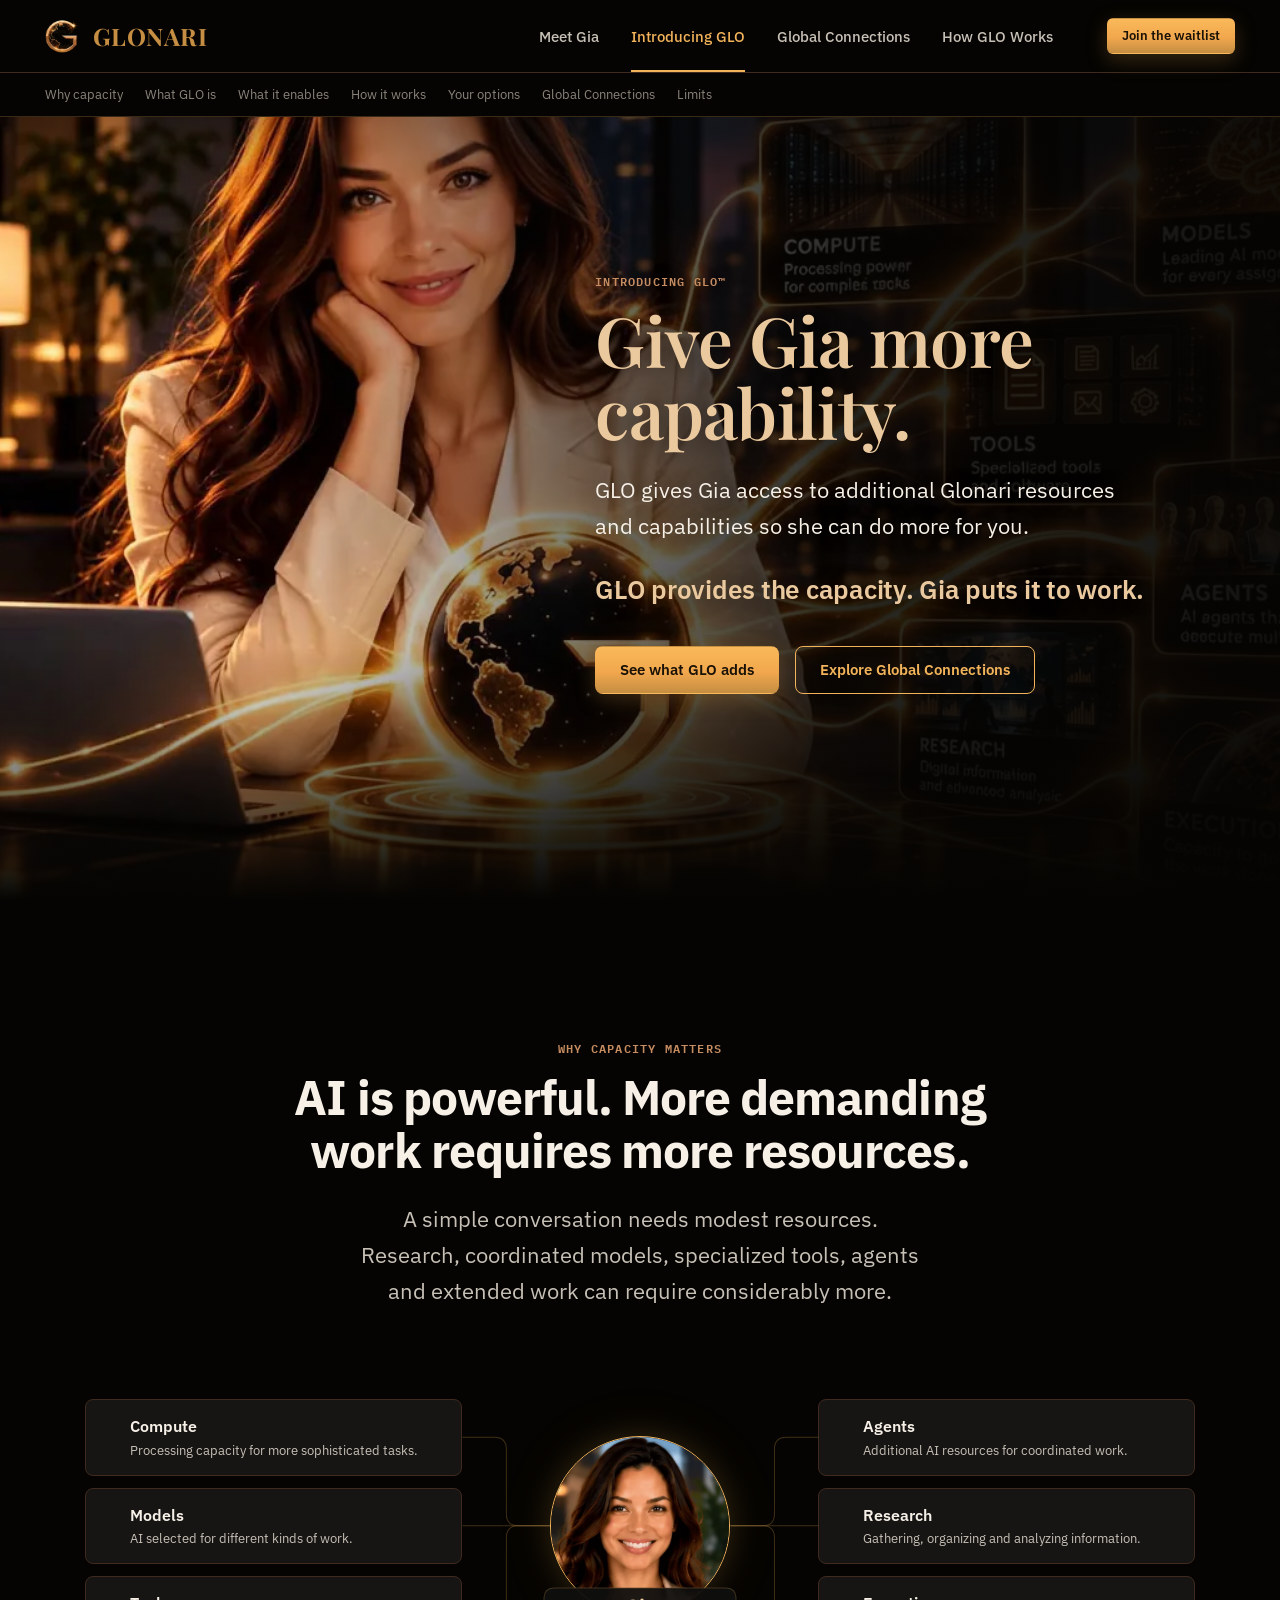
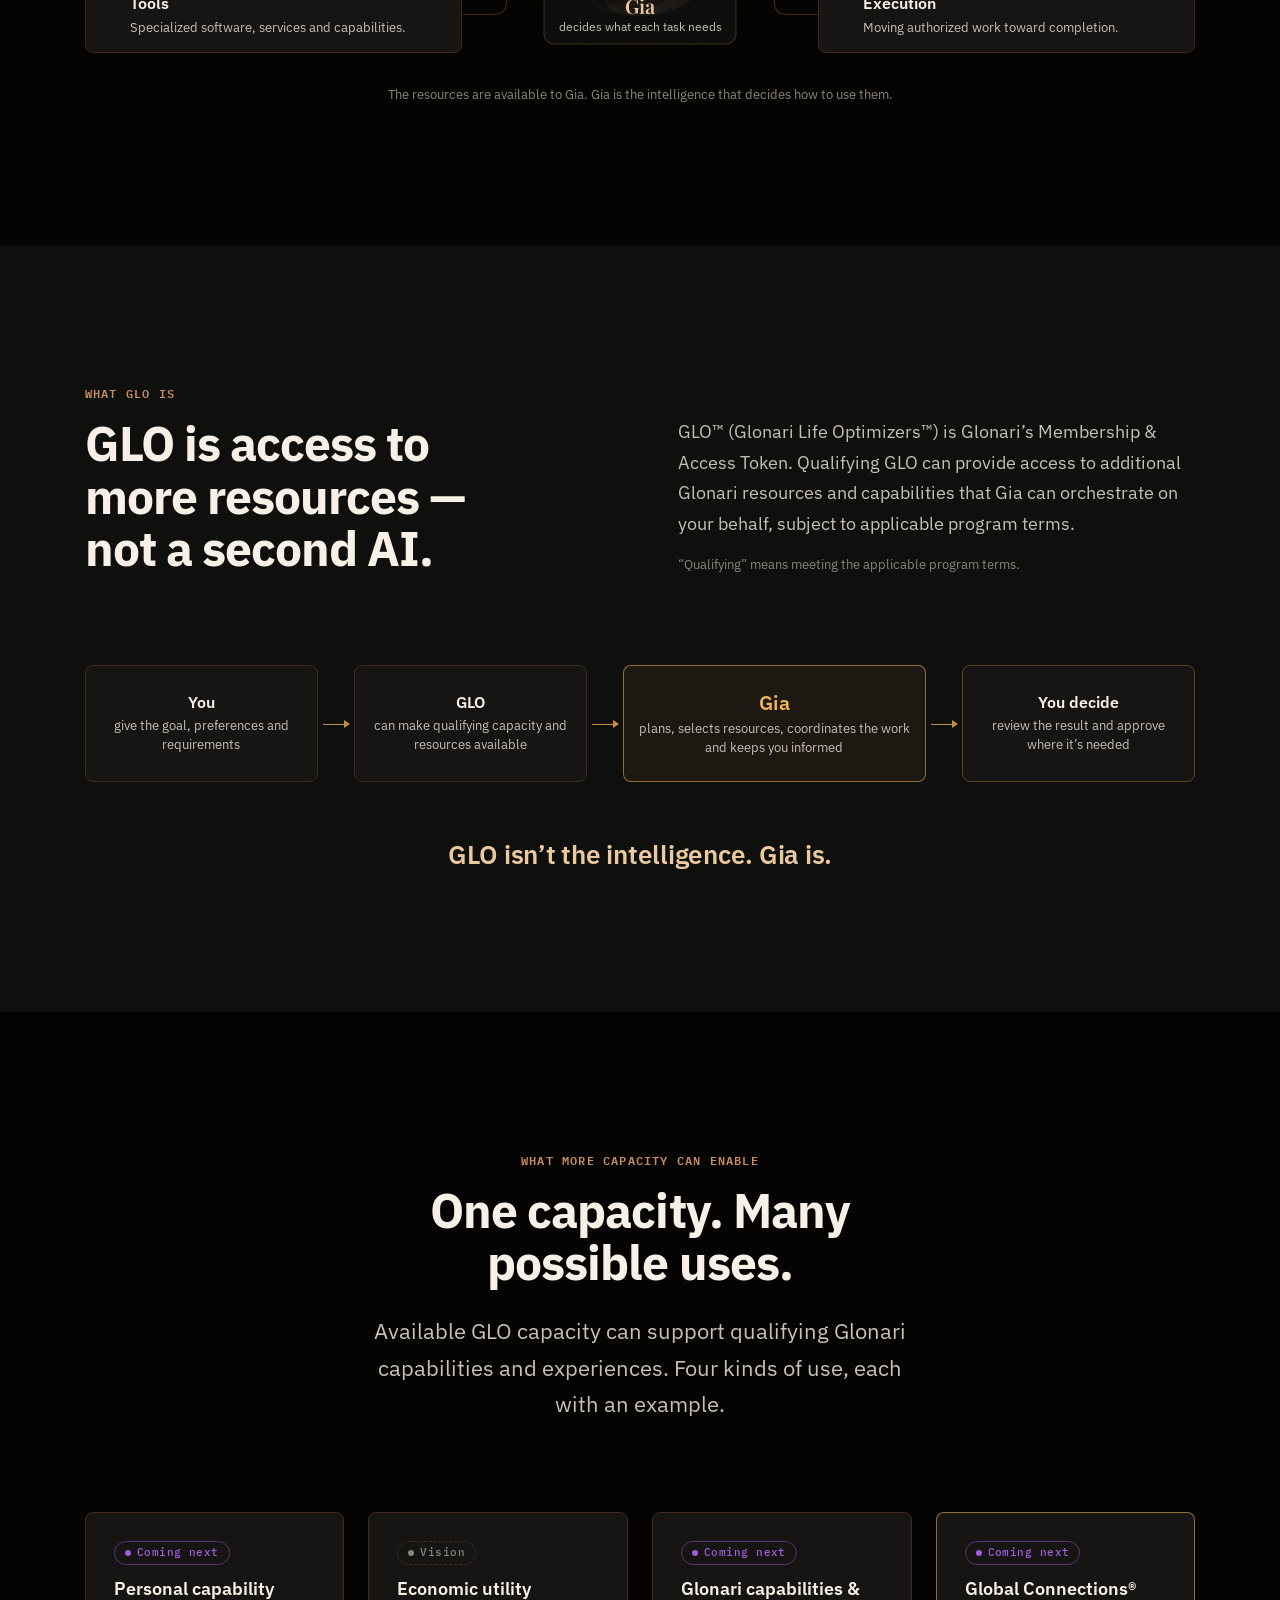
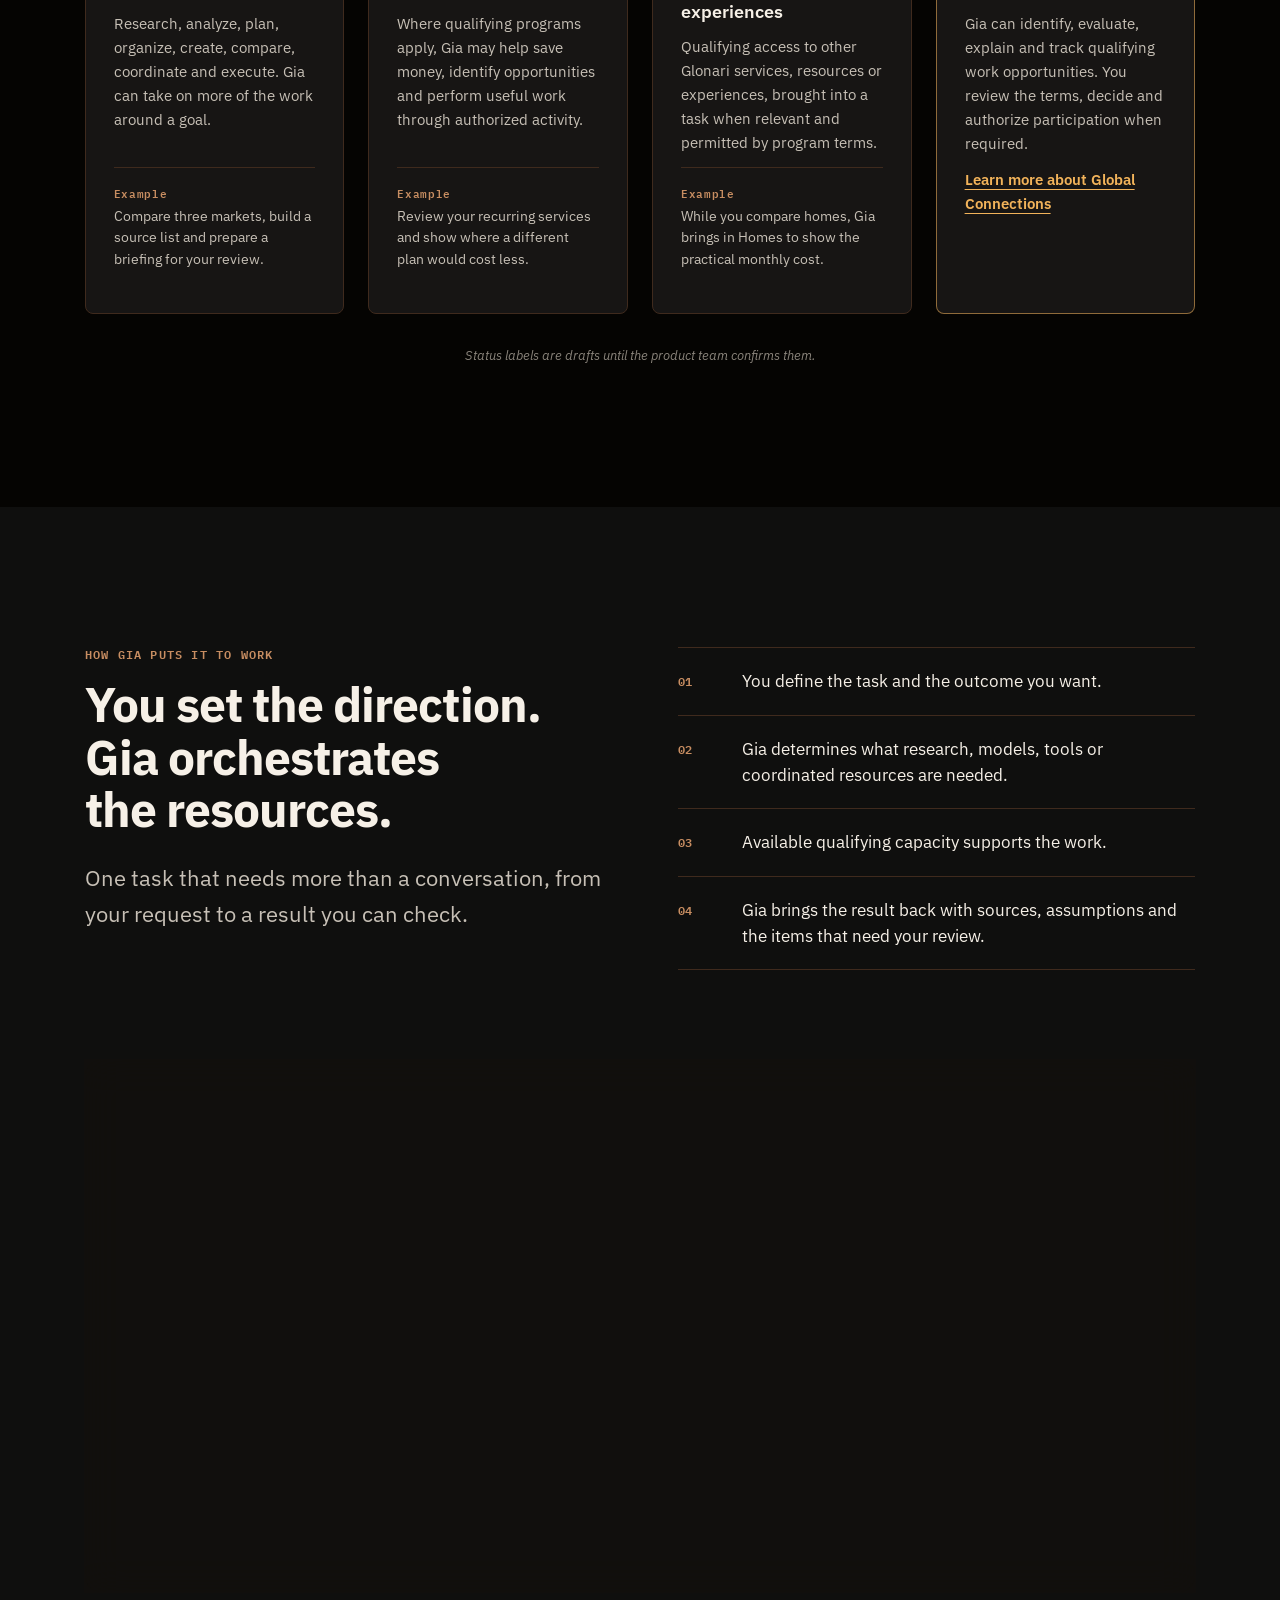
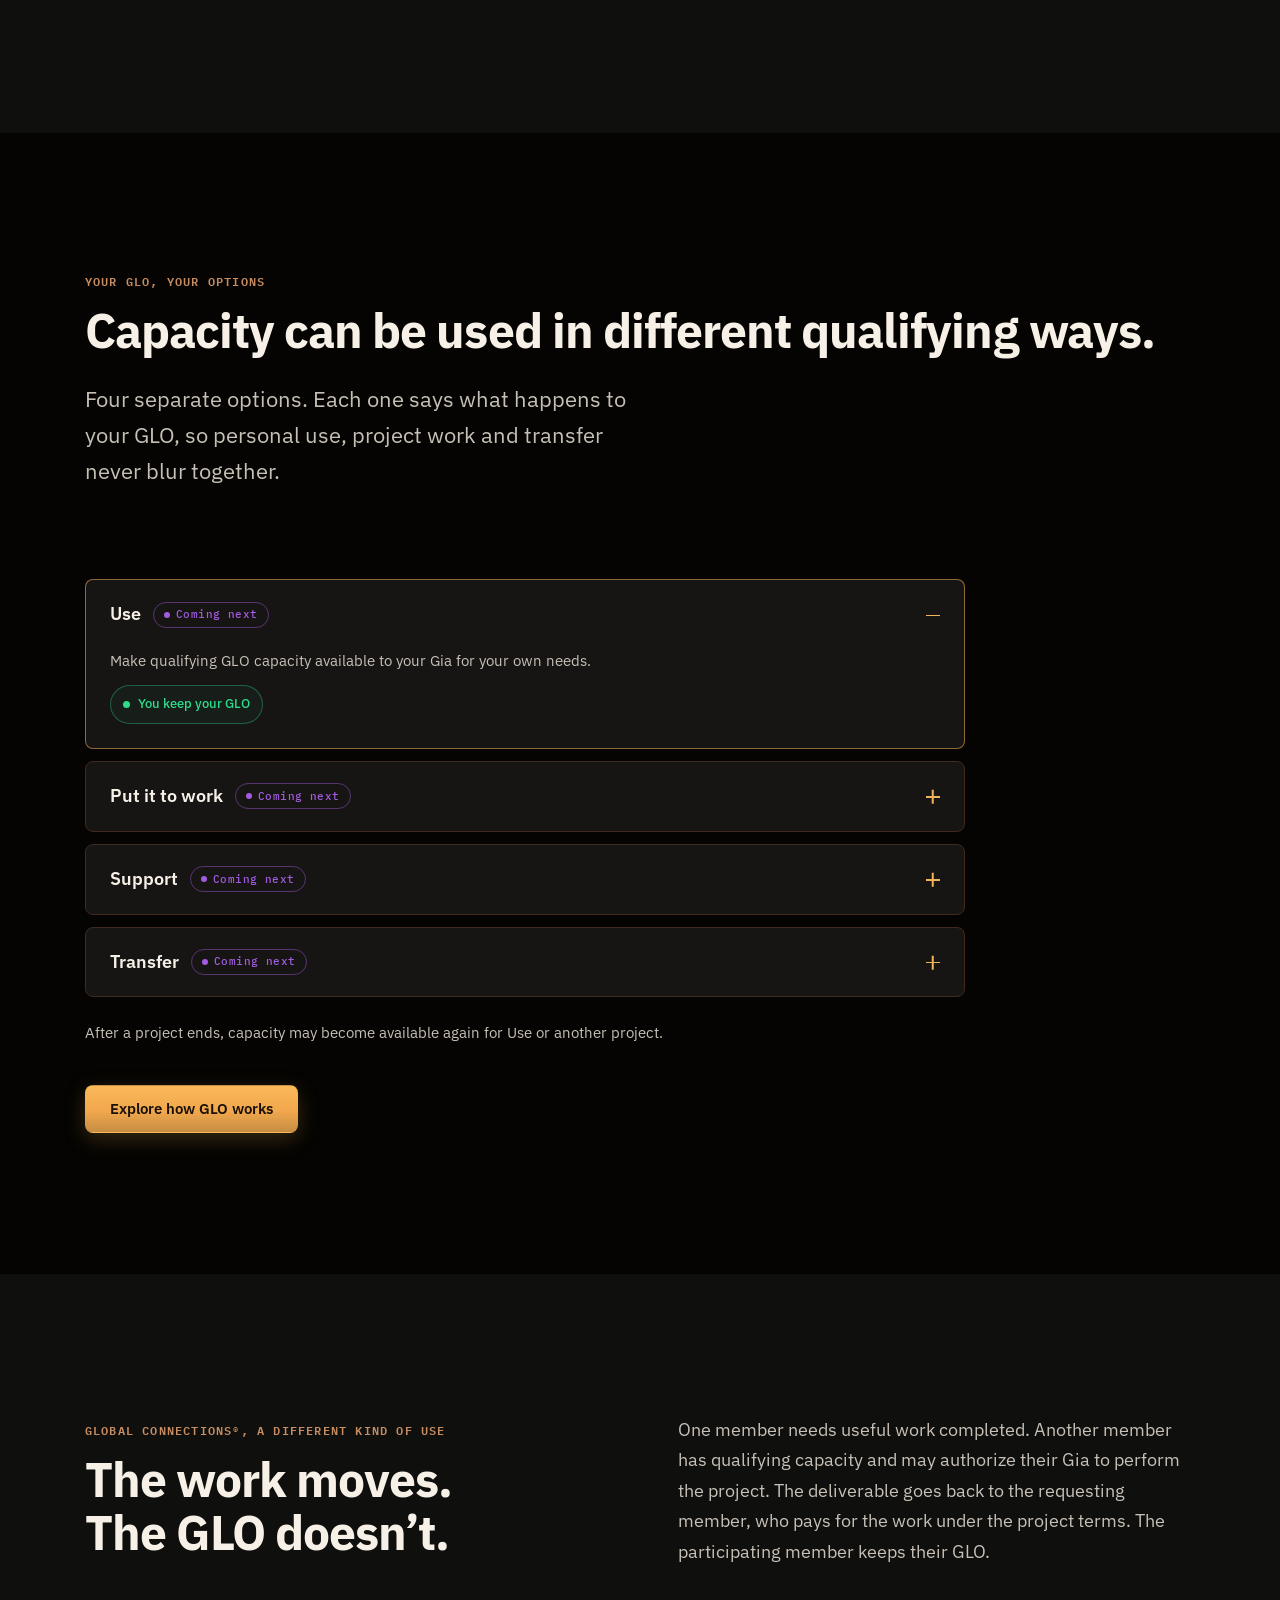
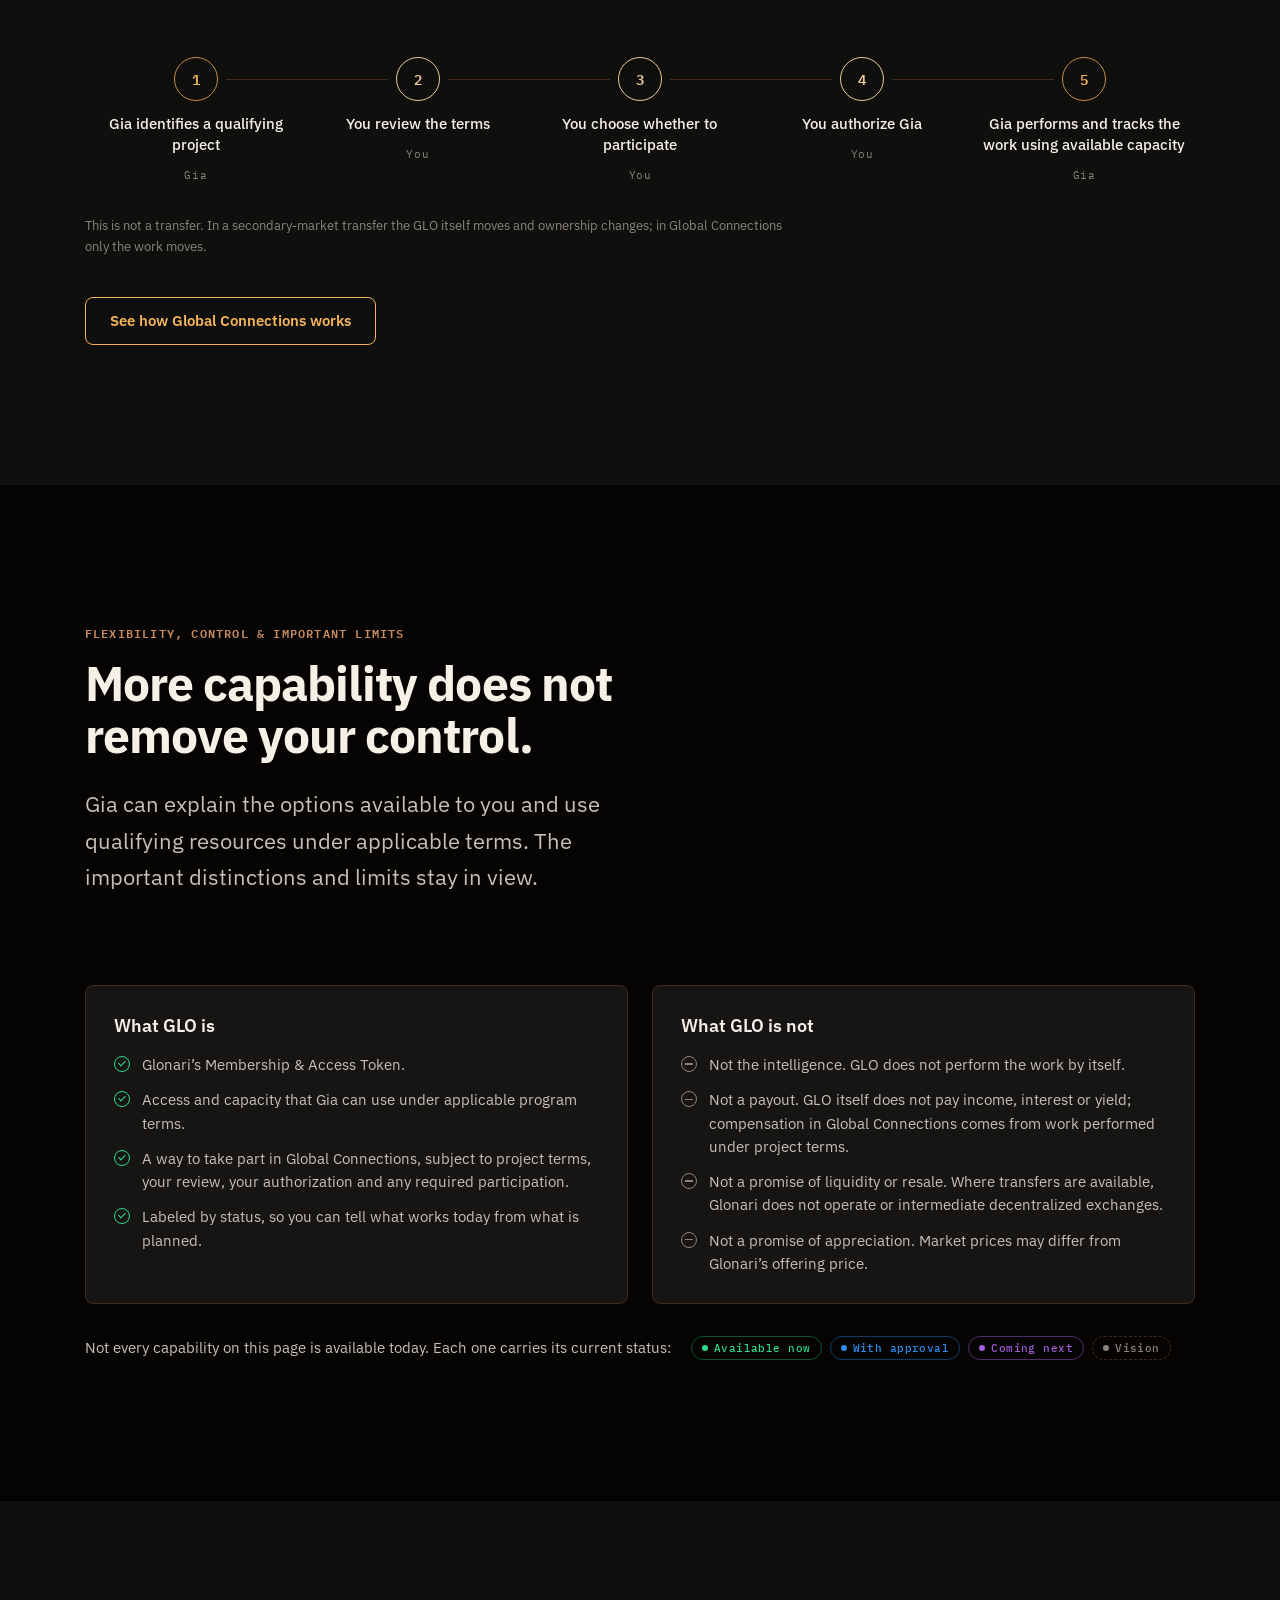
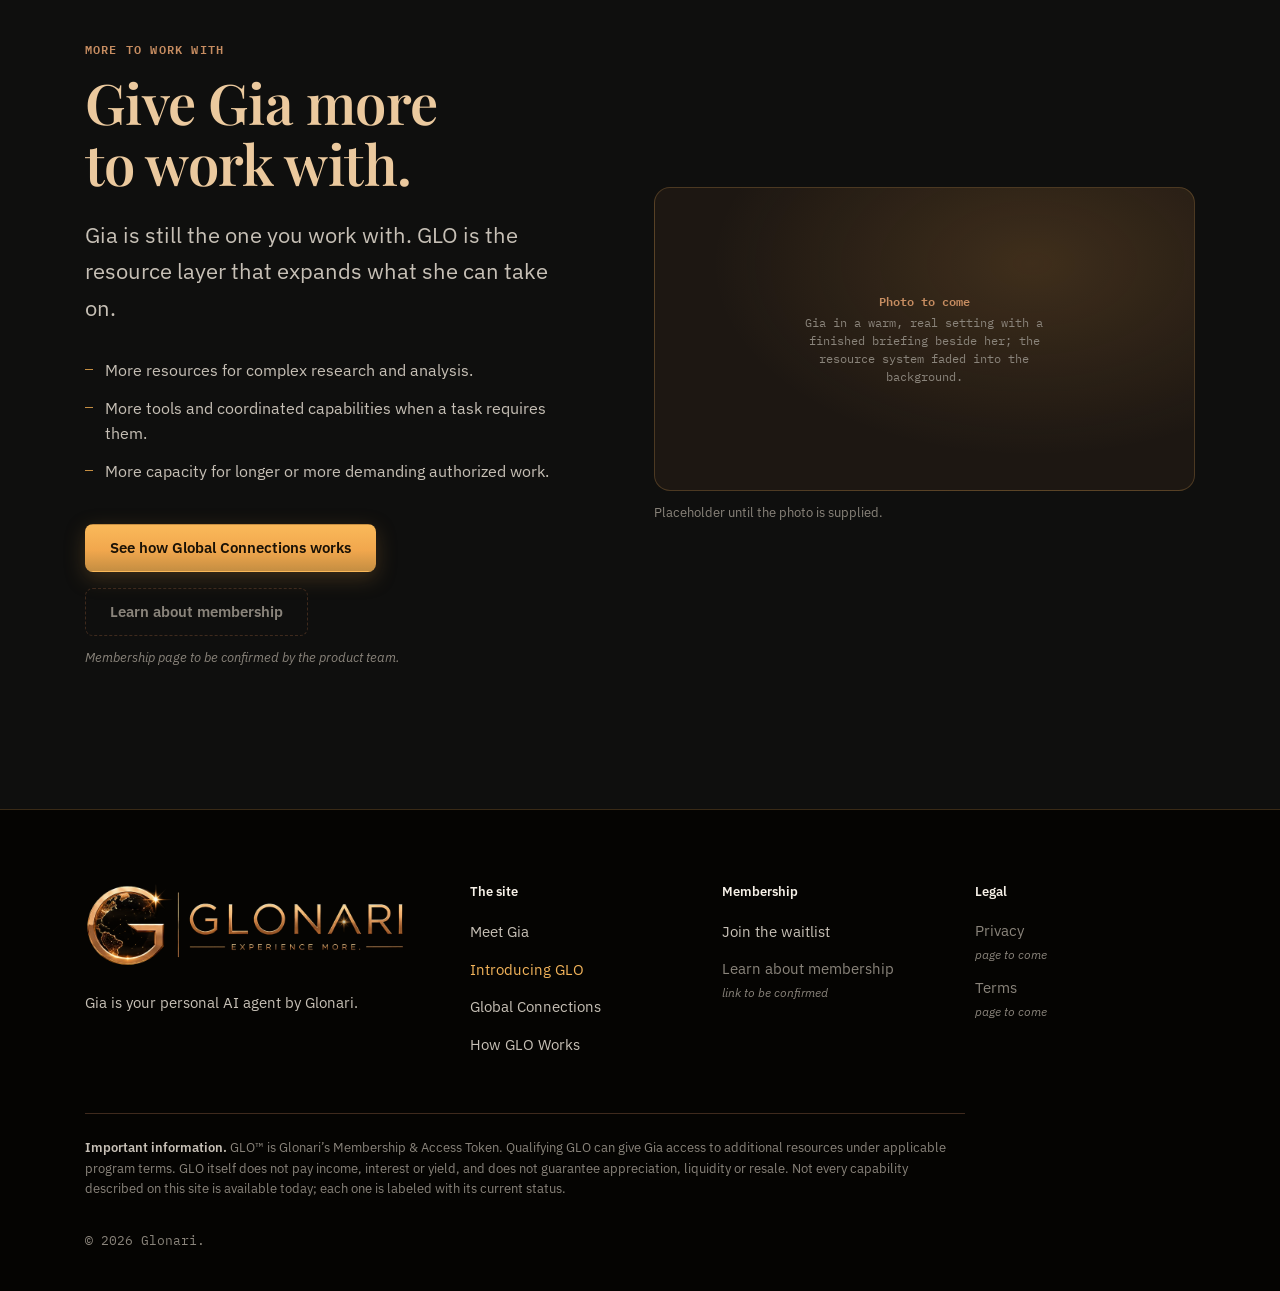
==== glo.html @ e5cdcdad "animation" ====
<!DOCTYPE html>
<html lang="en">
<head>
<meta charset="utf-8">
<meta name="viewport" content="width=device-width, initial-scale=1, viewport-fit=cover">
<meta name="robots" content="noindex">
<title>Introducing GLO — draft</title>
<meta name="description" content="GLO gives Gia access to additional Glonari resources and capabilities so she can do more for you.">
<link rel="preconnect" href="https://fonts.googleapis.com">
<link rel="preconnect" href="https://fonts.gstatic.com" crossorigin>
<link href="https://fonts.googleapis.com/css2?family=IBM+Plex+Mono:wght@500;600&amp;family=IBM+Plex+Sans:wght@400;500;600;700&amp;family=Playfair+Display:wght@500;600;700&amp;display=swap" rel="stylesheet">
<link rel="icon" href="assets/logo/favicon-32.png" sizes="32x32" type="image/png">
<link rel="apple-touch-icon" href="assets/logo/favicon-180.png">
<link rel="stylesheet" href="css/tokens.css">
<link rel="stylesheet" href="css/base.css">
<link rel="stylesheet" href="css/components.css">
<link rel="stylesheet" href="css/shell.css">
<link rel="stylesheet" href="css/pages/glo.css">
</head>
<body class="no-js" data-page="glo">
<a class="sr-only" href="#main">Skip to content</a>

<!-- shell:header -->
<header class="site-header">
  <div class="site-header__row">
    <a class="brand" href="index.html" aria-label="Glonari, Meet Gia">
      <img class="brand__mark" src="assets/logo/glonari-mark.webp" width="192" height="192" alt="">
      <span class="brand__name">Glonari</span>
    </a>
    <nav class="site-nav" aria-label="Site">
        <a href="index.html">Meet Gia</a>
        <a href="glo.html" aria-current="page">Introducing GLO</a>
        <a href="global-connections.html">Global Connections</a>
        <a href="how-glo-works.html">How GLO Works</a>
    </nav>
    <a class="btn btn--primary btn--sm header-cta" href="index.html#join">Join the waitlist</a>
    <button class="menu-toggle" type="button" aria-expanded="false" aria-controls="mobile-menu" aria-label="Open menu"><span></span></button>
  </div>
  <div class="subnav">
    <nav class="subnav__inner" aria-label="On this page">
        <a href="#why-capacity">Why capacity</a>
        <a href="#what-glo-is">What GLO is</a>
        <a href="#what-it-enables">What it enables</a>
        <a href="#how-it-works">How it works</a>
        <a href="#your-options">Your options</a>
        <a href="#global-connections">Global Connections</a>
        <a href="#limits">Limits</a>
    </nav>
  </div>
  <div class="progress" aria-hidden="true"></div>
</header>
<div class="mobile-menu" id="mobile-menu">
  <nav aria-label="Site">
    <ul class="mm">
      <li class="mm__page"><a href="index.html">Meet Gia</a></li>
      <li class="mm__page is-current"><a href="glo.html" aria-current="page">Introducing GLO</a>
        <ul class="mm__sections" aria-label="On this page">
          <li><a href="#why-capacity">Why capacity</a></li>
          <li><a href="#what-glo-is">What GLO is</a></li>
          <li><a href="#what-it-enables">What it enables</a></li>
          <li><a href="#how-it-works">How it works</a></li>
          <li><a href="#your-options">Your options</a></li>
          <li><a href="#global-connections">Global Connections</a></li>
          <li><a href="#limits">Limits</a></li>
        </ul>
      </li>
      <li class="mm__page"><a href="global-connections.html">Global Connections</a></li>
      <li class="mm__page"><a href="how-glo-works.html">How GLO Works</a></li>
    </ul>
  </nav>
  <a class="btn btn--primary" href="index.html#join">Join the waitlist</a>
</div>
<!-- /shell:header -->

<main id="main">

<!-- 01 HERO -->
<section class="page-hero page-hero--right" id="intro" aria-labelledby="intro-title">
  <div class="page-hero__media" style="--focus: 30% 50%">
    <video data-play-once data-delay="800" data-still="assets/images/hero-glo-still.webp" muted playsinline preload="auto" poster="assets/images/hero-glo-poster.webp" width="1280" height="720" aria-hidden="true">
      <source src="assets/video/hero-glo.mp4" type="video/mp4">
    </video>
  </div>
  <div class="container">
    <div class="page-hero__text">
      <p class="eyebrow">Introducing GLO&trade;</p>
      <h1 class="page-hero__title" id="intro-title">Give Gia more capability.</h1>
      <p class="lead">GLO gives Gia access to additional Glonari resources and capabilities so she can do more for you.</p>
      <p class="principle">GLO provides the capacity. Gia puts it to work.</p>
      <div class="btn-row btn-row--stack">
        <a class="btn btn--primary" href="#why-capacity">See what GLO adds</a>
        <a class="btn btn--secondary" href="global-connections.html">Explore Global Connections</a>
      </div>
    </div>
  </div>
</section>

<!-- 02 WHY CAPACITY MATTERS -->
<section class="section section--deep" id="why-capacity" aria-labelledby="why-title">
  <div class="container">
    <header class="head--center reveal">
      <p class="eyebrow">Why capacity matters</p>
      <h2 class="h2" id="why-title">AI is powerful. More demanding work requires more resources.</h2>
      <p class="lead">A simple conversation needs modest resources. Research, coordinated models, specialized tools, agents and extended work can require considerably more.</p>
    </header>
    <div class="hub gap-major" data-pulse="hub">
      <ul class="hub__side hub__side--left">
        <li class="hub__node"><span class="hub__name">Compute</span><span class="hub__desc">Processing capacity for more sophisticated tasks.</span></li>
        <li class="hub__node"><span class="hub__name">Models</span><span class="hub__desc">AI selected for different kinds of work.</span></li>
        <li class="hub__node"><span class="hub__name">Tools</span><span class="hub__desc">Specialized software, services and capabilities.</span></li>
      </ul>
      <div class="hub__core gia-core"><div class="gia-core__photo"><picture><source srcset="assets/images/gia.webp" type="image/webp"><img src="assets/images/gia.png" alt="Gia" width="400" height="400" loading="lazy" decoding="async"></picture></div><p class="gia-core__plate"><span class="gia-core__name">Gia</span><span class="gia-core__sub">decides what each task needs</span></p></div>
      <ul class="hub__side hub__side--right">
        <li class="hub__node"><span class="hub__name">Agents</span><span class="hub__desc">Additional AI resources for coordinated work.</span></li>
        <li class="hub__node"><span class="hub__name">Research</span><span class="hub__desc">Gathering, organizing and analyzing information.</span></li>
        <li class="hub__node"><span class="hub__name">Execution</span><span class="hub__desc">Moving authorized work toward completion.</span></li>
      </ul>
    </div>
    <p class="caption glo-note">The resources are available to Gia. Gia is the intelligence that decides how to use them.</p>
  </div>
</section>

<!-- 03 WHAT GLO IS -->
<section class="section" id="what-glo-is" aria-labelledby="what-title">
  <div class="container">
    <div class="split glo-what">
      <header class="reveal">
        <p class="eyebrow">What GLO is</p>
        <h2 class="h2" id="what-title">GLO is access to more resources — not a second AI.</h2>
      </header>
      <div class="glo-what__body">
        <p class="body">GLO&trade; (Glonari Life Optimizers&trade;) is Glonari’s Membership &amp; Access Token. Qualifying GLO can provide access to additional Glonari resources and capabilities that Gia can orchestrate on your behalf, subject to applicable program terms.</p>
        <p class="caption">“Qualifying” means meeting the applicable program terms.</p>
      </div>
    </div>
    <ol class="flow gap-major">
      <li class="flow__node"><span class="flow__title">You</span><span class="flow__sub">give the goal, preferences and requirements</span></li>
      <li class="flow__node"><span class="flow__title">GLO</span><span class="flow__sub">can make qualifying capacity and resources available</span></li>
      <li class="flow__node is-key"><span class="flow__title">Gia</span><span class="flow__sub">plans, selects resources, coordinates the work and keeps you informed</span></li>
      <li class="flow__node is-end"><span class="flow__title">You decide</span><span class="flow__sub">review the result and approve where it’s needed</span></li>
    </ol>
    <p class="principle principle--center glo-principle">GLO isn’t the intelligence. Gia is.</p>
  </div>
</section>

<!-- 04 WHAT MORE CAPACITY CAN ENABLE -->
<section class="section section--deep" id="what-it-enables" aria-labelledby="enables-title">
  <div class="container">
    <header class="head--center reveal">
      <p class="eyebrow">What more capacity can enable</p>
      <h2 class="h2" id="enables-title">One capacity. Many possible uses.</h2>
      <p class="lead">Available GLO capacity can support qualifying Glonari capabilities and experiences. Four kinds of use, each with an example.</p>
    </header>
    <div class="cards cards--4 gap-major">
      <article class="card card--flex">
        <div class="card__head"><h3 class="h4">Personal capability</h3><span class="badge badge--next">Coming next</span></div>
        <p class="small">Research, analyze, plan, organize, create, compare, coordinate and execute. Gia can take on more of the work around a goal.</p>
        <p class="card__example"><b>Example</b>Compare three markets, build a source list and prepare a briefing for your review.</p>
      </article>
      <article class="card card--flex">
        <div class="card__head"><h3 class="h4">Economic utility</h3><span class="badge badge--vision">Vision</span></div>
        <p class="small">Where qualifying programs apply, Gia may help save money, identify opportunities and perform useful work through authorized activity.</p>
        <p class="card__example"><b>Example</b>Review your recurring services and show where a different plan would cost less.</p>
      </article>
      <article class="card card--flex">
        <div class="card__head"><h3 class="h4">Glonari capabilities &amp; experiences</h3><span class="badge badge--next">Coming next</span></div>
        <p class="small">Qualifying access to other Glonari services, resources or experiences, brought into a task when relevant and permitted by program terms.</p>
        <p class="card__example"><b>Example</b>While you compare homes, Gia brings in Homes to show the practical monthly cost.</p>
      </article>
      <article class="card card--flex card--key">
        <div class="card__head"><h3 class="h4">Global Connections&reg;</h3><span class="badge badge--next">Coming next</span></div>
        <p class="small">Gia can identify, evaluate, explain and track qualifying work opportunities. You review the terms, decide and authorize participation when required.</p>
        <a class="card__link" href="global-connections.html">Learn more about Global Connections</a>
      </article>
    </div>
    <p class="caption placeholder-note glo-note">Status labels are drafts until the product team confirms them.</p>
  </div>
</section>

<!-- 05 HOW GIA PUTS IT TO WORK -->
<section class="section" id="how-it-works" aria-labelledby="how-title">
  <div class="container">
    <div class="split glo-how">
      <header class="reveal">
        <p class="eyebrow">How Gia puts it to work</p>
        <h2 class="h2" id="how-title">You set the direction. Gia orchestrates the resources.</h2>
        <p class="lead">One task that needs more than a conversation, from your request to a result you can check.</p>
      </header>
      <ol class="glo-steps">
        <li><span class="glo-steps__num">01</span><span>You define the task and the outcome you want.</span></li>
        <li><span class="glo-steps__num">02</span><span>Gia determines what research, models, tools or coordinated resources are needed.</span></li>
        <li><span class="glo-steps__num">03</span><span>Available qualifying capacity supports the work.</span></li>
        <li><span class="glo-steps__num">04</span><span>Gia brings the result back with sources, assumptions and the items that need your review.</span></li>
      </ol>
    </div>

    <div class="glass ws gap-major is-active" aria-label="Example task workspace">
      <div class="ws__pane">
        <p class="ws__label">Your request</p>
        <p class="ws__goal">Research three markets, compare competitors, build a source list and prepare a briefing for review.</p>
        <p class="ws__label">Your constraints</p>
        <div class="chips glo-chips"><span class="chip">Public sources only</span><span class="chip">Ready by Thursday</span><span class="chip">Two pages at most</span></div>
        <p class="ws__label">Your approvals</p>
        <ul class="appr">
          <li>Use public sources only <span class="status status--ready">Approved</span></li>
          <li id="glo-appr">Use additional capacity for extended research <span class="btn-row" style="gap:6px"><button class="btn btn--primary btn--sm" type="button" data-appr="yes">Approve</button><button class="btn btn--ghost btn--sm" type="button" data-appr="no">Not now</button></span></li>
        </ul>
        <p class="caption glo-appr-note" id="glo-appr-msg" aria-live="polite">Nothing beyond the first pass runs until you approve.</p>
      </div>
      <div class="ws__pane">
        <p class="ws__label">Gia’s resource plan</p>
        <ul class="tasks">
          <li>Research: gather and rank sources<small>Research agents, 23 sources found</small><span class="status status--ready">Ready</span></li>
          <li>Compare competitors across the three markets<small>Specialized analysis model</small><span class="status status--working">Comparing</span><span class="bar"><i></i></span></li>
          <li>Draft the briefing<small>Writing model, after the comparison</small><span class="status status--muted">Drafting next</span></li>
          <li>Check figures against two sources each<small>2 market-size figures disagree</small><span class="status status--review">Needs review</span></li>
        </ul>
        <div class="ws__cols">
          <div>
            <p class="ws__label">Sources</p>
            <div class="chips"><span class="chip">Industry reports (5)</span><span class="chip">Company filings (9)</span><span class="chip">Trade press (7)</span><span class="chip">Public datasets (2)</span></div>
          </div>
          <div>
            <p class="ws__label">Assumptions</p>
            <div style="display:grid;gap:8px">
              <p class="assume">Market size for 2026 uses the more conservative of two estimates.</p>
              <p class="assume">Private competitors are compared on public information only.</p>
            </div>
          </div>
        </div>
      </div>
    </div>
  </div>
</section>

<!-- 06 YOUR GLO, YOUR OPTIONS -->
<section class="section section--deep" id="your-options" aria-labelledby="options-title">
  <div class="container glo-options">
    <header class="reveal">
      <p class="eyebrow">Your GLO, your options</p>
      <h2 class="h2" id="options-title">Capacity can be used in different qualifying ways.</h2>
      <p class="lead">Four separate options. Each one says what happens to your GLO, so personal use, project work and transfer never blur together.</p>
    </header>
    <div class="accordion gap-major">
      <details class="acc" name="glo-options" open>
        <summary class="acc__sum">Use <span class="badge badge--next">Coming next</span><span class="acc__icon" aria-hidden="true"></span></summary>
        <div class="acc__body">
          <p class="small">Make qualifying GLO capacity available to your Gia for your own needs.</p>
          <p class="owner owner--keep">You keep your GLO</p>
        </div>
      </details>
      <details class="acc" name="glo-options">
        <summary class="acc__sum">Put it to work <span class="badge badge--next">Coming next</span><span class="acc__icon" aria-hidden="true"></span></summary>
        <div class="acc__body">
          <p class="small">Authorize your Gia to perform a qualifying Global Connections project. The work moves; you retain the GLO.</p>
          <p class="owner owner--keep">You keep your GLO</p>
          <a class="card__link" href="global-connections.html">How Global Connections works</a>
        </div>
      </details>
      <details class="acc" name="glo-options">
        <summary class="acc__sum">Support <span class="badge badge--next">Coming next</span><span class="acc__icon" aria-hidden="true"></span></summary>
        <div class="acc__body">
          <p class="small">Where program terms permit, qualifying GLO may support another member’s qualifying access or experience. Details are defined by program terms.</p>
          <p class="owner owner--terms">Defined by program terms</p>
        </div>
      </details>
      <details class="acc" name="glo-options">
        <summary class="acc__sum">Transfer <span class="badge badge--next">Coming next</span><span class="acc__icon" aria-hidden="true"></span></summary>
        <div class="acc__body">
          <p class="small">Where available, qualifying GLO may be independently transferred through decentralized secondary markets. Ownership changes when the GLO itself transfers. Transferability does not mean liquidity, a resale price or appreciation.</p>
          <p class="owner owner--change">Ownership changes</p>
          <a class="card__link" href="how-glo-works.html#gc-vs-market">How transfer differs from Global Connections</a>
        </div>
      </details>
    </div>
    <p class="small glo-after">After a project ends, capacity may become available again for Use or another project.</p>
    <div class="btn-row glo-cta"><a class="btn btn--primary" href="how-glo-works.html">Explore how GLO works</a></div>
  </div>
</section>

<!-- 07 GLOBAL CONNECTIONS -->
<section class="section" id="global-connections" aria-labelledby="gc-title">
  <div class="container">
    <div class="split glo-gc">
      <header class="reveal">
        <p class="eyebrow">Global Connections&reg;, a different kind of use</p>
        <h2 class="h2" id="gc-title">The work moves. The GLO doesn’t.</h2>
      </header>
      <p class="body">One member needs useful work completed. Another member has qualifying capacity and may authorize their Gia to perform the project. The deliverable goes back to the requesting member, who pays for the work under the project terms. The participating member keeps their GLO.</p>
    </div>
    <ol class="steps-line gap-major">
      <li class="steps-line__item"><span class="steps-line__label">Gia identifies a qualifying project</span><span class="steps-line__who">Gia</span></li>
      <li class="steps-line__item is-you"><span class="steps-line__label">You review the terms</span><span class="steps-line__who">You</span></li>
      <li class="steps-line__item is-you"><span class="steps-line__label">You choose whether to participate</span><span class="steps-line__who">You</span></li>
      <li class="steps-line__item is-you"><span class="steps-line__label">You authorize Gia</span><span class="steps-line__who">You</span></li>
      <li class="steps-line__item"><span class="steps-line__label">Gia performs and tracks the work using available capacity</span><span class="steps-line__who">Gia</span></li>
    </ol>
    <p class="caption glo-note glo-note--left">This is not a transfer. In a secondary-market transfer the GLO itself moves and ownership changes; in Global Connections only the work moves.</p>
    <div class="btn-row glo-cta"><a class="btn btn--secondary" href="global-connections.html">See how Global Connections works</a></div>
  </div>
</section>

<!-- 08 FLEXIBILITY, CONTROL & IMPORTANT LIMITS -->
<section class="section section--deep" id="limits" aria-labelledby="limits-title">
  <div class="container">
    <header class="reveal glo-limits-head">
      <p class="eyebrow">Flexibility, control &amp; important limits</p>
      <h2 class="h2" id="limits-title">More capability does not remove your control.</h2>
      <p class="lead">Gia can explain the options available to you and use qualifying resources under applicable terms. The important distinctions and limits stay in view.</p>
    </header>
    <div class="isnot gap-major">
      <section class="isnot__col isnot__col--is" aria-labelledby="is-title">
        <h3 class="h4" id="is-title">What GLO is</h3>
        <ul>
          <li>Glonari’s Membership &amp; Access Token.</li>
          <li>Access and capacity that Gia can use under applicable program terms.</li>
          <li>A way to take part in Global Connections, subject to project terms, your review, your authorization and any required participation.</li>
          <li>Labeled by status, so you can tell what works today from what is planned.</li>
        </ul>
      </section>
      <section class="isnot__col isnot__col--not" aria-labelledby="not-title">
        <h3 class="h4" id="not-title">What GLO is not</h3>
        <ul>
          <li>Not the intelligence. GLO does not perform the work by itself.</li>
          <li>Not a payout. GLO itself does not pay income, interest or yield; compensation in Global Connections comes from work performed under project terms.</li>
          <li>Not a promise of liquidity or resale. Where transfers are available, Glonari does not operate or intermediate decentralized exchanges.</li>
          <li>Not a promise of appreciation. Market prices may differ from Glonari’s offering price.</li>
        </ul>
      </section>
    </div>
    <div class="glo-status">
      <p class="small">Not every capability on this page is available today. Each one carries its current status:</p>
      <div class="btn-row glo-status__row"><span class="badge badge--now">Available now</span><span class="badge badge--approval">With approval</span><span class="badge badge--next">Coming next</span><span class="badge badge--vision">Vision</span></div>
    </div>
  </div>
</section>

<!-- 09 FINAL CTA -->
<section class="section" id="final" aria-labelledby="final-title">
  <div class="container final">
    <div>
      <p class="eyebrow">More to work with</p>
      <h2 class="final__h" id="final-title">Give Gia more to work with.</h2>
      <p class="lead">Gia is still the one you work with. GLO is the resource layer that expands what she can take on.</p>
      <ul class="uses">
        <li>More resources for complex research and analysis.</li>
        <li>More tools and coordinated capabilities when a task requires them.</li>
        <li>More capacity for longer or more demanding authorized work.</li>
      </ul>
      <div class="btn-row btn-row--stack glo-final-actions">
        <a class="btn btn--primary" href="global-connections.html">See how Global Connections works</a>
        <span class="btn btn--secondary btn--pending" aria-disabled="true">Learn about membership</span>
      </div>
      <p class="caption placeholder-note">Membership page to be confirmed by the product team.</p>
    </div>
    <figure class="media-frame media-frame--placeholder" style="--ratio: 16 / 9">
      <div class="media-frame__box"><p class="media-frame__note"><b>Photo to come</b>Gia in a warm, real setting with a finished briefing beside her; the resource system faded into the background.</p></div>
      <figcaption class="caption">Placeholder until the photo is supplied.</figcaption>
    </figure>
  </div>
</section>

</main>

<!-- shell:footer -->
<footer class="site-footer">
  <div class="container">
    <div class="footer__top">
      <div class="footer__brand">
        <a class="footer-logo" href="index.html" aria-label="Glonari, Meet Gia">
          <picture>
            <source media="(max-width: 768px)" srcset="assets/logo/glonari-lockup-stacked.webp" width="760" height="359">
            <img src="assets/logo/glonari-lockup-horizontal.webp" width="840" height="222" alt="Glonari. Experience more.">
          </picture>
        </a>
        <p class="small footer__about">Gia is your personal AI agent by Glonari.</p>
      </div>
      <nav class="footer__col" aria-label="Footer: site">
        <p class="footer__head">The site</p>
        <ul>
          <li><a href="index.html">Meet Gia</a></li>
          <li><a href="glo.html" aria-current="page">Introducing GLO</a></li>
          <li><a href="global-connections.html">Global Connections</a></li>
          <li><a href="how-glo-works.html">How GLO Works</a></li>
        </ul>
      </nav>
      <div class="footer__col">
        <p class="footer__head">Membership</p>
        <ul>
          <li><a href="index.html#join">Join the waitlist</a></li>
          <li><span class="footer__todo">Learn about membership <span class="footer__tbc">link to be confirmed</span></span></li>
        </ul>
      </div>
      <div class="footer__col">
        <p class="footer__head">Legal</p>
        <ul>
          <li><span class="footer__todo">Privacy <span class="footer__tbc">page to come</span></span></li>
          <li><span class="footer__todo">Terms <span class="footer__tbc">page to come</span></span></li>
        </ul>
      </div>
    </div>
    <div class="footer__info">
      <p class="caption"><strong>Important information.</strong> GLO&trade; is Glonari&rsquo;s Membership &amp; Access Token. Qualifying GLO can give Gia access to additional resources under applicable program terms. GLO itself does not pay income, interest or yield, and does not guarantee appreciation, liquidity or resale. Not every capability described on this site is available today; each one is labeled with its current status.</p>
    </div>
    <p class="caption mono footer__legal">© 2026 Glonari.</p>
  </div>
</footer>
<!-- /shell:footer -->

<script src="js/site.js"></script>
<script src="js/components.js"></script>
<script src="js/pages/glo.js"></script>
</body>
</html>
---- css/tokens.css ----
/* Gia site — design tokens.
   Colors: docs/GLONARI_PULSE_COLORS.md. Type, spacing, layout, motion: docs/GIA-SITE-DESIGN-SYSTEM.md. */
:root {
  color-scheme: dark;
  /* Background & surfaces */
  --gp-black: #050402; --gp-bg: #0F0F0E; --gp-surface: #171514; --gp-surface-2: #1D1712;
  --gp-warm-dark: #251D16; --gp-line: #3F2A1D;
  --gp-glass: rgba(20, 17, 14, 0.62);
  --gp-glass-border: rgba(242, 179, 90, 0.22);
  --gp-glass-border-active: rgba(242, 179, 90, 0.55);
  /* Glonari gold */
  --gp-gold-glow: #FAB95A; --gp-gold: #F2B35A; --gp-gold-warm: #F1A74D; --gp-gold-mid: #C58E42;
  --gp-gold-deep: #966B32; --gp-gold-dark: #604119; --gp-champagne: #EBC99E; --gp-copper: #C78D61;
  /* Text */
  --gp-text: #F6F0E7; --gp-white: #FFFFFF; --gp-text-2: #C7C0B6; --gp-text-muted: #8A847B; --gp-on-gold: #1A1206;
  /* Data colors */
  --gp-green: #2EDB8C; --gp-blue: #2F8CF0; --gp-teal: #1EC8E0; --gp-violet: #A35CE0; --gp-warning: #C3734E;
  /* Effects */
  --gp-btn-gradient: linear-gradient(180deg, #FAB95A 0%, #F1A74D 55%, #C58E42 100%);
  --gp-power-glow: 0 0 40px rgba(250, 185, 90, 0.35);

  /* Type (DS) */
  --font-display: "Playfair Display", Georgia, "Times New Roman", serif;
  --font-ui: "IBM Plex Sans", system-ui, -apple-system, "Segoe UI", Roboto, sans-serif;
  --font-mono: "IBM Plex Mono", ui-monospace, SFMono-Regular, Menlo, Consolas, monospace;

  /* Layout (DS) */
  --container-max: 1200px;
  --page-pad: clamp(24px, 3.5vw, 48px);
  --section-pad: clamp(96px, 11vw, 160px);
  --section-pad-compact: clamp(72px, 8vw, 96px);
  --grid-gap: clamp(48px, 6vw, 96px);
  --header-row: 72px;                                   /* level 1: brand, pages, CTA */
  --subnav-h: 44px;                                     /* level 2: sections of this page */
  --header-h: calc(var(--header-row) + var(--subnav-h)); /* total fixed header; level 2 hides at 1100px and below */
  --ease: cubic-bezier(.22, .61, .36, 1);

  box-sizing: border-box;
  padding-top: env(safe-area-inset-top, 0px);
  padding-bottom: env(safe-area-inset-bottom, 0px);
}
@media (max-width: 1100px) { :root { --header-h: var(--header-row); } }
@media (max-width: 768px) { :root { --header-row: 64px; --page-pad: 24px; } }
@media (max-width: 480px) { :root { --page-pad: 20px; } }
---- css/base.css ----
/* Gia site — base: reset, type, sections, buttons, reveal. Shared by every page. */
*, *::before, *::after { box-sizing: inherit; }
html {
  background: var(--gp-bg);
  scroll-padding-top: calc(var(--header-h) + env(safe-area-inset-top, 0px));
  scroll-behavior: smooth;
  -webkit-text-size-adjust: 100%;
}
body {
  margin: 0; background: var(--gp-bg); color: var(--gp-text);
  font-family: var(--font-ui); font-size: 16px; line-height: 1.6;
  -webkit-font-smoothing: antialiased; overflow-x: clip;
}
img, canvas { max-width: 100%; display: block; }
a { color: inherit; }
button { font: inherit; color: inherit; }
:focus-visible { outline: 2px solid var(--gp-gold); outline-offset: 3px; border-radius: 4px; }
[hidden] { display: none !important; }
.sr-only { position: absolute; width: 1px; height: 1px; overflow: hidden; clip: rect(0 0 0 0); white-space: nowrap; }

.container { width: min(100%, var(--container-max)); margin-inline: auto; padding-inline: var(--page-pad); }


/* ===== Type ===== */
.eyebrow {
  font-family: var(--font-mono); font-size: 12px; font-weight: 600; line-height: 1.2;
  letter-spacing: .10em; text-transform: uppercase; color: var(--gp-copper); margin: 0 0 16px;
}
.h2 { font-size: clamp(32px, 4vw, 48px); font-weight: 700; line-height: 1.10; letter-spacing: -0.02em; margin: 0; color: var(--gp-text); text-wrap: balance; }
.h3 { font-size: clamp(20px, 2vw, 28px); font-weight: 600; line-height: 1.2; letter-spacing: -0.01em; margin: 0; }
.h4 { font-size: 18px; font-weight: 600; line-height: 1.3; margin: 0; }
.lead { font-size: clamp(18px, 1.8vw, 22px); line-height: 1.65; color: var(--gp-text-2); margin: 24px 0 0; max-width: 560px; }
.body { font-size: clamp(17px, 1.4vw, 20px); line-height: 1.7; color: var(--gp-text-2); margin: 0; }
.small { font-size: 15px; line-height: 1.6; color: var(--gp-text-2); margin: 0; }
.caption { font-size: 13px; line-height: 1.55; color: var(--gp-text-muted); margin: 0; }
.mono { font-family: var(--font-mono); }

/* ===== Sections ===== */
.section { padding-block: var(--section-pad); position: relative; }
.section--glow { background: radial-gradient(ellipse at 70% 0%, rgba(241, 167, 77, 0.14), transparent 60%), var(--gp-bg); }
.section--deep { background: var(--gp-black); }
.head--center { max-width: 720px; margin-inline: auto; text-align: center; }
.head--center .lead { margin-inline: auto; }
.gap-major { margin-top: clamp(64px, 7vw, 96px); }
@media (max-width: 768px) { .section { padding-block: clamp(72px, 14vw, 96px); } }

.section--compact { padding-block: var(--section-pad-compact); }
@media (max-width: 768px) { .section--compact { padding-block: 72px; } }

/* ===== Buttons ===== */
.btn {
  display: inline-flex; align-items: center; justify-content: center; gap: 8px;
  min-height: 48px; padding: 0 24px; border-radius: 8px; border: 1px solid transparent;
  font-family: var(--font-ui); font-size: 15px; font-weight: 600; text-decoration: none; cursor: pointer;
  transition: box-shadow .25s var(--ease), background-color .25s var(--ease), border-color .25s var(--ease), color .25s var(--ease);
  white-space: nowrap;
}
.btn--primary { background: var(--gp-btn-gradient); color: var(--gp-on-gold); box-shadow: 0 6px 20px rgba(150, 107, 50, 0.35); }
.btn--primary:hover { box-shadow: var(--gp-power-glow); }
.btn--secondary { background: transparent; border-color: var(--gp-gold); color: var(--gp-gold); }
.btn--secondary:hover { background: rgba(242, 179, 90, 0.08); }
.btn--ghost { background: transparent; border-color: var(--gp-line); color: var(--gp-text-2); }
.btn--ghost:hover { border-color: var(--gp-gold-mid); color: var(--gp-text); }
.btn--sm { min-height: 36px; padding: 0 14px; font-size: 13px; border-radius: 6px; }
.btn-row { display: flex; flex-wrap: wrap; gap: 16px; }
@media (max-width: 768px) { .btn-row--stack { flex-direction: column; } .btn-row--stack .btn { width: 100%; } }

/* ===== Reveal (DS motion: 600ms, 24px) ===== */
.reveal { opacity: 0; transform: translateY(24px); transition: opacity .6s var(--ease), transform .6s var(--ease); }
.reveal.is-in { opacity: 1; transform: none; }
.no-js .reveal { opacity: 1; transform: none; }

@media (prefers-reduced-motion: reduce) {
  html { scroll-behavior: auto; }
  .reveal { opacity: 1; transform: none; transition: none; }
  .btn { transition: none; }
}
---- css/components.css ----
/* Gia site — shared components: product-UI glass, chat atoms, status, cards, split,
   activity log, status tiers, task workspace. Used on more than one page (or planned to be). */

/* ===== Glass (product UI) ===== */
.glass {
  background: var(--gp-glass);
  -webkit-backdrop-filter: blur(18px); backdrop-filter: blur(18px);
  border: 1px solid var(--gp-glass-border); border-radius: 16px;
}
@supports not ((backdrop-filter: blur(1px)) or (-webkit-backdrop-filter: blur(1px))) { .glass { background: var(--gp-surface); } }
.glass.is-active { border-color: var(--gp-glass-border-active); }

/* Chat atoms reused across mockups */
.bubble { max-width: 88%; padding: 10px 14px; border-radius: 12px; font-size: 14px; line-height: 1.5; }
.bubble--user { margin-left: auto; background: rgba(246, 240, 231, 0.08); border: 1px solid rgba(246, 240, 231, 0.10); color: var(--gp-text); border-bottom-right-radius: 4px; }
.bubble--gia { background: rgba(242, 179, 90, 0.07); border: 1px solid var(--gp-glass-border); color: var(--gp-text); border-bottom-left-radius: 4px; }
.gia-tag { display: flex; align-items: center; gap: 8px; font-size: 12px; color: var(--gp-text-muted); margin-bottom: 6px; }
.gia-dot { width: 18px; height: 18px; border-radius: 50%; background: radial-gradient(circle at 35% 35%, var(--gp-gold-glow), var(--gp-gold-deep)); box-shadow: 0 0 10px rgba(250, 185, 90, .45); flex: none; }
.status { display: inline-flex; align-items: center; gap: 6px; font-family: var(--font-mono); font-size: 11px; font-weight: 500; letter-spacing: .04em; white-space: nowrap; }
.status::before { content: ""; width: 6px; height: 6px; border-radius: 50%; background: currentColor; }
.status--ready { color: var(--gp-green); }
.status--working { color: var(--gp-blue); }
.status--review { color: var(--gp-warning); }
.status--muted { color: var(--gp-text-muted); }
.msg-in { animation: msgIn .45s var(--ease) both; }
@keyframes msgIn { from { opacity: 0; transform: translateY(10px); } to { opacity: 1; transform: none; } }

/* ===== Card ===== */
.card { background: var(--gp-surface); border: 1px solid var(--gp-line); border-radius: 8px; padding: 28px; }

/* ===== Split ===== */
.split { display: grid; grid-template-columns: minmax(0, 1fr) minmax(0, 1fr); gap: var(--grid-gap); align-items: center; }
.split > * { min-width: 0; }
@media (max-width: 960px) { .split { grid-template-columns: minmax(0, 1fr); gap: 56px; } }

/* ===== Activity history ===== */
.log { list-style: none; margin: 16px 0 0; padding: 0; }
.log li { display: grid; grid-template-columns: minmax(0, 1fr) auto; gap: 4px 16px; padding: 14px 0; border-top: 1px solid var(--gp-line); font-size: 14px; }
.log li small { color: var(--gp-text-muted); font-size: 12px; }
.log li .status { grid-row: 1; grid-column: 2; }
.log li.is-new { animation: msgIn .45s var(--ease) both; }

/* ===== Status tiers (Available now / With approval / Coming next) ===== */
.tiers { display: grid; grid-template-columns: repeat(3, minmax(0, 1fr)); gap: 24px; margin-top: 24px; }
.tier { padding: 28px; }
.tier__name { display: flex; align-items: center; gap: 10px; font-size: 18px; font-weight: 600; margin: 0 0 8px; }
.tier__name::before { content: ""; width: 8px; height: 8px; border-radius: 50%; background: var(--dot); }
@media (max-width: 960px) { .tiers { grid-template-columns: minmax(0, 1fr); } }

/* ===== Task workspace (request + approvals | progress) ===== */
.ws { display: grid; grid-template-columns: minmax(0, .8fr) minmax(0, 1.2fr); overflow: hidden; }
.ws__pane { padding: 28px; min-width: 0; }
.ws__pane + .ws__pane { border-left: 1px solid var(--gp-glass-border); }
.ws__label { font-family: var(--font-mono); font-size: 11px; font-weight: 600; letter-spacing: .1em; text-transform: uppercase; color: var(--gp-copper); margin: 0 0 12px; }
.ws__goal { font-size: 18px; line-height: 1.5; margin: 0 0 28px; }
.appr { list-style: none; margin: 0; padding: 0; display: grid; gap: 8px; }
.appr li { display: flex; justify-content: space-between; align-items: center; gap: 12px; padding: 12px 14px; border: 1px solid var(--gp-line); border-radius: 10px; font-size: 14px; flex-wrap: wrap; }
.tasks { list-style: none; margin: 0 0 24px; padding: 0; }
.tasks li { display: grid; grid-template-columns: minmax(0, 1fr) auto; gap: 4px 16px; padding: 12px 0; border-bottom: 1px solid rgba(63, 42, 29, .7); font-size: 15px; }
.tasks small { color: var(--gp-text-muted); font-size: 12px; }
.tasks .status { grid-row: 1; grid-column: 2; }
.bar { grid-column: 1 / -1; height: 3px; border-radius: 3px; background: var(--gp-line); overflow: hidden; margin-top: 4px; }
.bar i { display: block; height: 100%; width: 62%; background: var(--gp-blue); }
.ws__cols { display: grid; grid-template-columns: minmax(0, 1fr) minmax(0, 1fr); gap: 24px; }
.chips { display: flex; flex-wrap: wrap; gap: 6px; }
.chip { font-size: 12px; padding: 5px 10px; border-radius: 999px; border: 1px solid var(--gp-line); color: var(--gp-text-2); }
.draft { list-style: none; margin: 0; padding: 0; counter-reset: sl; font-size: 13px; color: var(--gp-text-2); }
.draft li { counter-increment: sl; padding: 6px 0; display: flex; gap: 10px; }
.draft li::before { content: counter(sl, decimal-leading-zero); font-family: var(--font-mono); font-size: 11px; color: var(--gp-text-muted); padding-top: 2px; }
.assume { font-size: 13px; color: var(--gp-text-2); margin: 0; padding-left: 12px; border-left: 2px solid var(--gp-warning); }
@media (max-width: 960px) { .ws { grid-template-columns: minmax(0, 1fr); } .ws__pane + .ws__pane { border-left: 0; border-top: 1px solid var(--gp-glass-border); } }
@media (max-width: 600px) { .ws__cols { grid-template-columns: minmax(0, 1fr); } .ws__pane { padding: 22px; } }

.placeholder-note { color: var(--gp-text-muted); font-style: italic; }

/* ===== Tabs (Meet Gia "In action", Global Connections workspace) ===== */
.tabs { display: flex; flex-wrap: wrap; gap: 8px; margin-top: 40px; }
.tab { all: unset; box-sizing: border-box; cursor: pointer; padding: 10px 16px; border-radius: 8px; border: 1px solid var(--gp-line); font-size: 14px; color: var(--gp-text-2); transition: border-color .2s var(--ease), color .2s var(--ease); }
.tab:hover { color: var(--gp-text); }
.tab[aria-selected="true"] { border-color: var(--gp-gold); color: var(--gp-gold); }
.tab:focus-visible { outline: 2px solid var(--gp-gold); outline-offset: 2px; }

/* ===== Final call to action (every page) ===== */
.final { display: grid; grid-template-columns: minmax(0, 1fr) minmax(0, 1.1fr); gap: var(--grid-gap); align-items: center; }
.final > * { min-width: 0; }
.final__h { font-family: var(--font-display); font-size: clamp(36px, 4.5vw, 56px); font-weight: 600; line-height: 1.08; letter-spacing: -0.01em; color: var(--gp-champagne); margin: 0; text-wrap: balance; }
.uses { list-style: none; margin: 32px 0 0; padding: 0; display: grid; gap: 12px; max-width: 520px; }
.uses li { font-size: 16px; color: var(--gp-text-2); padding-left: 20px; position: relative; }
.uses li::before { content: ""; position: absolute; left: 0; top: .7em; width: 8px; height: 1px; background: var(--gp-gold-mid); }
.uses b { color: var(--gp-text); font-weight: 600; }
.final__media { margin: 0; }
.final__img { aspect-ratio: 16 / 9; width: 100%; height: auto; object-fit: cover; border-radius: 16px; border: 1px solid var(--gp-glass-border); background: var(--gp-surface-2); }
.final__media figcaption { margin-top: 12px; }
@media (max-width: 960px) { .final { grid-template-columns: minmax(0, 1fr); gap: 56px; } }

/* ============================================================
   Stage 3 components for Introducing GLO, Global Connections, How GLO Works.
   Catalogue and usage: docs/GIA-SITE-DESIGN-SYSTEM.md section 9; live examples: docs/components.html
   ============================================================ */

/* ===== Page hero (pages 2-4): full-screen image or video, text over a darkened side or center =====
   .page-hero            text on the left, the image darkened from the left
   .page-hero--right     text on the right, the image darkened from the right (subject on the left)
   .page-hero--center    text centered, the image dimmed evenly
   Media fills the screen behind the fixed header; --focus sets object-position. */
.page-hero {
  position: relative; isolation: isolate; overflow: hidden; display: flex; align-items: center;
  min-height: max(640px, 100svh); padding-top: calc(var(--header-h) + 48px); padding-bottom: 96px;
  background: var(--gp-black);
}
.page-hero__media { position: absolute; inset: 0; z-index: -2; margin: 0; }
.page-hero__media > img, .page-hero__media > video { width: 100%; height: 100%; object-fit: cover; object-position: var(--focus, 50% 50%); display: block; }
.page-hero__media--placeholder { background: radial-gradient(ellipse at 68% 40%, rgba(241, 167, 77, .16), transparent 60%), var(--gp-black); }
/* Darkening: strongest behind the text, fading toward the subject; a soft fade into the next section. */
.page-hero::before {
  content: ""; position: absolute; inset: 0; z-index: -1; pointer-events: none;
  background:
    linear-gradient(90deg, rgba(5, 4, 2, .94) 0%, rgba(5, 4, 2, .84) 34%, rgba(5, 4, 2, .5) 56%, rgba(5, 4, 2, 0) 80%),
    linear-gradient(180deg, rgba(5, 4, 2, .55) 0%, rgba(5, 4, 2, 0) 22%, rgba(5, 4, 2, 0) 72%, var(--hero-fade, var(--gp-black)) 100%);
}
.page-hero--center::before {
  background:
    radial-gradient(ellipse 62% 58% at 50% 54%, rgba(5, 4, 2, .82), rgba(5, 4, 2, .6) 65%, rgba(5, 4, 2, .45)),
    linear-gradient(180deg, rgba(5, 4, 2, .5) 0%, rgba(5, 4, 2, 0) 25%, rgba(5, 4, 2, 0) 72%, var(--hero-fade, var(--gp-black)) 100%);
}
.page-hero--right::before {
  background:
    linear-gradient(270deg, rgba(5, 4, 2, .94) 0%, rgba(5, 4, 2, .84) 34%, rgba(5, 4, 2, .5) 56%, rgba(5, 4, 2, 0) 80%),
    linear-gradient(180deg, rgba(5, 4, 2, .55) 0%, rgba(5, 4, 2, 0) 22%, rgba(5, 4, 2, 0) 72%, var(--hero-fade, var(--gp-black)) 100%);
}
.page-hero > .container { position: relative; z-index: 1; width: min(100%, var(--container-max)); }
.page-hero__text { max-width: 600px; text-shadow: 0 1px 24px rgba(0, 0, 0, .45); }
.page-hero--right .page-hero__text { margin-left: auto; }
.page-hero--center .page-hero__text { margin-inline: auto; max-width: 760px; text-align: center; }
.page-hero--center .lead { margin-inline: auto; }
.page-hero--center .btn-row { justify-content: center; }
.page-hero__title { font-family: var(--font-display); font-size: clamp(40px, 5.4vw, 76px); font-weight: 600; line-height: 1.04; letter-spacing: -0.01em; color: var(--gp-champagne); margin: 0; text-wrap: balance; }
.page-hero .lead { color: var(--gp-text); }
.page-hero .principle { margin-top: 28px; }
.page-hero .btn-row { margin-top: 40px; }
.page-hero .btn { text-shadow: none; }
.page-hero__tag { position: absolute; right: var(--page-pad); bottom: 24px; margin: 0; font-family: var(--font-mono); font-size: 11px; letter-spacing: .04em; color: var(--gp-text-muted); max-width: 40ch; text-align: right; }
.page-hero--right .page-hero__tag { right: auto; left: var(--page-pad); text-align: left; }
@media (max-width: 768px) {
  .page-hero--right .page-hero__text { margin-left: 0; }
  /* Phones: the image fills the screen and the text sits at the bottom over a stronger fade. */
  .page-hero { align-items: flex-end; padding-bottom: 72px; }
  .page-hero::before, .page-hero--center::before, .page-hero--right::before {
    background: linear-gradient(180deg, rgba(5, 4, 2, .55) 0%, rgba(5, 4, 2, .1) 28%, rgba(5, 4, 2, .7) 52%, rgba(5, 4, 2, .94) 74%, var(--hero-fade, var(--gp-black)) 100%);
  }
  .page-hero__tag { left: var(--page-pad); right: auto; top: calc(var(--header-h) + 14px); bottom: auto; text-align: left; }
}

/* ===== Principle: one short line the page wants remembered ===== */
.principle { margin: 0; font-size: clamp(20px, 2vw, 26px); font-weight: 600; line-height: 1.3; letter-spacing: -0.01em; color: var(--gp-champagne); text-wrap: balance; }
.principle--center { text-align: center; margin-inline: auto; max-width: 720px; }

/* ===== Media frame (video, photo or a placeholder that keeps the layout) ===== */
.media-frame { margin: 0; }
.media-frame__box { position: relative; aspect-ratio: var(--ratio, 16 / 10); border-radius: 16px; border: 1px solid var(--gp-glass-border); overflow: hidden; background: var(--gp-surface-2); }
.media-frame__box > img, .media-frame__box > video { width: 100%; height: 100%; object-fit: cover; display: block; }
.media-frame figcaption { margin-top: 12px; }
.media-frame--placeholder .media-frame__box {
  display: grid; place-items: center; padding: 24px; text-align: center;
  background: radial-gradient(ellipse at 70% 25%, rgba(241, 167, 77, .16), transparent 60%), var(--gp-surface-2);
}
.media-frame__note { font-family: var(--font-mono); font-size: 12px; line-height: 1.5; color: var(--gp-text-muted); max-width: 34ch; }
.media-frame__note b { display: block; font-weight: 600; color: var(--gp-copper); margin-bottom: 4px; }

/* Pending action: a button whose destination is not confirmed yet. Visibly inactive, not focusable. */
.btn--pending { border-style: dashed; border-color: var(--gp-line); color: var(--gp-text-muted); background: transparent; cursor: default; box-shadow: none; }

/* ===== Badge: capability status and other short labels ===== */
.badge {
  display: inline-flex; align-items: center; gap: 6px; height: 24px; padding: 0 10px; border-radius: 999px;
  border: 1px solid var(--gp-line); font-family: var(--font-mono); font-size: 11px; font-weight: 500; letter-spacing: .04em;
  line-height: 1; white-space: nowrap; color: var(--gp-text-2); flex: none;
}
.badge::before { content: ""; width: 6px; height: 6px; border-radius: 50%; background: currentColor; }
.badge--now { color: var(--gp-green); border-color: rgba(46, 219, 140, .35); }
.badge--approval { color: var(--gp-blue); border-color: rgba(47, 140, 240, .4); }
.badge--next { color: var(--gp-violet); border-color: rgba(163, 92, 224, .45); }
.badge--vision { color: var(--gp-text-muted); border-style: dashed; }
.badge--plain { color: var(--gp-champagne); border-color: var(--gp-glass-border); }
.badge--plain::before { display: none; }

/* ===== Card extras ===== */
.cards { display: grid; gap: 24px; }
.cards--2 { grid-template-columns: repeat(2, minmax(0, 1fr)); }
.cards--3 { grid-template-columns: repeat(3, minmax(0, 1fr)); }
.cards--4 { grid-template-columns: repeat(4, minmax(0, 1fr)); }
.cards > * { min-width: 0; }
.card--flex { display: flex; flex-direction: column; gap: 12px; }
.card__head { display: flex; flex-direction: column-reverse; align-items: flex-start; gap: 12px; } /* markup: title, then badge; badge shows on top */
.card__example { margin-top: auto; padding-top: 16px; border-top: 1px solid var(--gp-line); font-size: 14px; line-height: 1.55; color: var(--gp-text-2); }
.card__example b { display: block; margin-bottom: 4px; font-family: var(--font-mono); font-size: 11px; font-weight: 600; letter-spacing: .06em; color: var(--gp-copper); }
.card__link { font-size: 15px; font-weight: 600; color: var(--gp-gold); text-underline-offset: 4px; }
.card--key { border-color: var(--gp-glass-border-active); }
@media (max-width: 1100px) { .cards--4 { grid-template-columns: repeat(2, minmax(0, 1fr)); } }
@media (max-width: 960px) { .cards--3 { grid-template-columns: minmax(0, 1fr); } }
@media (max-width: 768px) { .cards--2 { grid-template-columns: minmax(0, 1fr); } }
@media (max-width: 560px) { .cards--4 { grid-template-columns: minmax(0, 1fr); } .cards > .card { padding: 24px; } }

/* ===== Flow: boxes joined by arrows (left to right; top to bottom at 768px and below) ===== */
.flow { --flow-gap: 36px; list-style: none; margin: 0; padding: 0; display: flex; gap: var(--flow-gap); counter-reset: flow; }
.flow__node {
  position: relative; flex: 1 1 0; min-width: 0; display: flex; flex-direction: column; justify-content: center; gap: 4px;
  padding: 18px 14px; text-align: center; background: var(--gp-surface); border: 1px solid var(--gp-line); border-radius: 8px;
}
.flow__title { font-size: 16px; font-weight: 600; line-height: 1.3; color: var(--gp-text); }
.flow__sub { font-size: 13px; line-height: 1.45; color: var(--gp-text-2); }
.flow__node.is-key { flex-grow: 1.35; padding-block: 24px; border-color: var(--gp-glass-border-active); background: rgba(242, 179, 90, .06); }
.flow__node.is-key .flow__title { font-size: 20px; color: var(--gp-gold); }
.flow__node.is-end { border-color: var(--gp-gold-dark); }
.flow__node:not(:last-child)::after { content: ""; position: absolute; top: 50%; left: calc(100% + 6px); width: calc(var(--flow-gap) - 14px); height: 1px; background: var(--gp-gold-mid); }
.flow__node:not(:last-child)::before { content: ""; position: absolute; top: calc(50% - 4px); left: calc(100% + var(--flow-gap) - 9px); border-left: 6px solid var(--gp-gold-mid); border-block: 4.5px solid transparent; }
.flow--numbered .flow__node { counter-increment: flow; }
.flow--numbered .flow__title::before { content: counter(flow); display: block; margin-bottom: 6px; font-family: var(--font-mono); font-size: 11px; font-weight: 600; color: var(--gp-copper); }

/* Lists reset their margins; keep the shared heading-to-component distance when .gap-major is set. */
.flow.gap-major, .steps-line.gap-major { margin-top: clamp(64px, 7vw, 96px); }

/* Pinned bar under a flow: what stays true through the whole sequence */
.flow-keep { margin-top: 16px; display: flex; align-items: center; justify-content: center; gap: 10px; padding: 12px 20px; border-radius: 8px; border: 1px solid rgba(46, 219, 140, .35); background: rgba(46, 219, 140, .05); font-size: 15px; font-weight: 500; color: var(--gp-text); text-align: center; }
.flow-keep::before { content: ""; width: 8px; height: 8px; border-radius: 50%; background: var(--gp-green); flex: none; }
.flow-keep--change { border-color: rgba(195, 115, 78, .5); background: rgba(195, 115, 78, .06); }
.flow-keep--change::before { background: var(--gp-warning); }

/* Cycle: a return path from the last node back to the first */
.flow-return { position: relative; height: 28px; margin-inline: calc((100% - (var(--n, 5) - 1) * 36px) / var(--n, 5) / 2); border: 1px solid var(--gp-gold-dark); border-top: 0; border-radius: 0 0 8px 8px; }
.flow-return::before { content: ""; position: absolute; left: -5px; top: -7px; border-bottom: 7px solid var(--gp-gold-dark); border-inline: 4.5px solid transparent; }
.flow-return__label { position: absolute; left: 50%; bottom: -10px; transform: translateX(-50%); padding: 0 12px; background: var(--section-bg, var(--gp-bg)); font-size: 13px; color: var(--gp-text-2); white-space: nowrap; }
.section--deep { --section-bg: var(--gp-black); }

@media (max-width: 768px) {
  .flow { flex-direction: column; --flow-gap: 28px; }
  .flow__node { flex: none; padding: 14px 16px; }
  .flow__node:not(:last-child)::after { top: calc(100% + 5px); left: 50%; width: 1px; height: calc(var(--flow-gap) - 14px); }
  .flow__node:not(:last-child)::before { top: calc(100% + var(--flow-gap) - 9px); left: calc(50% - 4px); border-left: 4.5px solid transparent; border-right: 4.5px solid transparent; border-top: 6px solid var(--gp-gold-mid); border-bottom: 0; }
  .flow-return { height: auto; margin: 12px 0 0; border: 0; border-radius: 0; text-align: center; }
  .flow-return::before { display: none; }
  .flow-return__label { position: static; transform: none; padding: 0; white-space: normal; }
  .flow-return__label::before { content: "↺ "; color: var(--gp-gold-mid); }
}

/* ===== Steps line: numbered circles on one line ===== */
.steps-line { list-style: none; margin: 0; padding: 0; display: flex; counter-reset: sl; }
.steps-line__item { position: relative; flex: 1 1 0; min-width: 0; display: flex; flex-direction: column; align-items: center; gap: 12px; padding-inline: 8px; text-align: center; counter-increment: sl; }
.steps-line__item::before { content: counter(sl); position: relative; z-index: 1; width: 44px; height: 44px; display: grid; place-items: center; border-radius: 50%; border: 1px solid var(--gp-gold-mid); background: var(--section-bg, var(--gp-bg)); font-family: var(--font-mono); font-size: 14px; font-weight: 600; color: var(--gp-gold); }
.steps-line__item:not(:last-child)::after { content: ""; position: absolute; top: 22px; left: calc(50% + 30px); right: calc(-50% + 30px); height: 1px; background: var(--gp-line); }
.steps-line__label { font-size: 15px; font-weight: 500; line-height: 1.4; color: var(--gp-text); }
.steps-line__who { font-family: var(--font-mono); font-size: 11px; letter-spacing: .06em; color: var(--gp-text-muted); }
.steps-line__item.is-you::before { border-color: var(--gp-champagne); color: var(--gp-champagne); }
@media (max-width: 768px) {
  .steps-line { flex-direction: column; }
  .steps-line__item { display: grid; grid-template-columns: 44px minmax(0, 1fr); column-gap: 16px; row-gap: 2px; align-items: center; text-align: left; padding: 0 0 20px; }
  .steps-line__item::before { grid-row: 1 / span 2; }
  .steps-line__item:not(:last-child)::after { top: 50px; bottom: 6px; left: 22px; right: auto; width: 1px; height: auto; }
}

/* ===== Gia core: Gia's photo in a gold ring, name plate over the lower edge (hub, ecosystem) ===== */
.gia-core { --core: 180px; position: relative; z-index: 1; width: var(--core); aspect-ratio: 1; justify-self: center; }
.gia-core__photo {
  position: absolute; inset: 0; overflow: hidden; border-radius: 50%; background: var(--gp-surface-2);
  border: 1px solid var(--gp-gold); box-shadow: 0 0 32px rgba(242, 179, 90, .16), 0 0 72px rgba(242, 179, 90, .06);
}
.gia-core__photo img { display: block; width: 100%; height: 100%; object-fit: cover; object-position: center 25%; }
.gia-core__glow { position: absolute; inset: -1px; border-radius: 50%; pointer-events: none; opacity: 0; box-shadow: 0 0 0 1px var(--gp-gold-glow), 0 0 28px rgba(250, 185, 90, .55), 0 0 72px rgba(250, 185, 90, .25); }
.gia-core__plate {
  position: absolute; left: 50%; top: 100%; z-index: 1; transform: translate(-50%, -50%); width: max-content; max-width: 240px;
  margin: 0; padding: 8px 14px; display: grid; gap: 3px; text-align: center;
  background: rgba(15, 15, 14, .94); border: 1px solid var(--gp-glass-border); border-radius: 10px;
}
.gia-core__name { font-family: var(--font-display); font-size: 20px; font-weight: 600; line-height: 1; color: var(--gp-champagne); }
.gia-core__sub { font-size: 12px; line-height: 1.35; color: var(--gp-text-2); }

/* ===== Pulse diagram [data-pulse]: wiring, pulses and card status drawn by js/components.js ===== */
[data-pulse] { position: relative; }
.pulse-wires { position: absolute; inset: 0; z-index: 2; width: 100%; height: 100%; overflow: visible; pointer-events: none; }
.pulse-wires path, .pulse-wires circle { fill: none; }
.pulse-lines { opacity: .62; transition: opacity .6s var(--ease); }
.pulse-line { stroke: var(--gp-gold); stroke-opacity: .4; stroke-width: 1; }
.pulse-line--muted { stroke: var(--gp-text-muted); stroke-opacity: .7; }
.pulse-wires .pulse-arrow { fill: var(--gp-gold-mid); }
.pulse-comet { opacity: 0; stroke: var(--gp-gold-glow); stroke-linecap: round; }
.pulse-comets { filter: drop-shadow(0 0 3px rgba(250, 185, 90, .9)) drop-shadow(0 0 8px rgba(250, 185, 90, .45)); }
.pulse-wires .pulse-dot { fill: var(--gp-gold-glow); opacity: 0; transform-box: fill-box; transform-origin: center; filter: drop-shadow(0 0 4px rgba(250, 185, 90, .95)); }
.pulse-status { position: absolute; top: var(--status-top, 10px); left: var(--status-left, 10px); width: 16px; height: 16px; pointer-events: none; }
.pulse-status > span { position: absolute; inset: 0; opacity: 0; }
.pulse-status svg { display: block; width: 100%; height: 100%; overflow: visible; transform-origin: 50% 50%; }
.pulse-status__track { fill: none; stroke: var(--gp-gold); stroke-opacity: .2; stroke-width: 1.5; }
.pulse-status__arc { fill: none; stroke: var(--gp-gold); stroke-width: 1.5; stroke-linecap: round; }
.pulse-status__disc { fill: var(--gp-gold); }
.pulse-status__tick { fill: none; stroke: var(--gp-on-gold); stroke-width: 1.8; stroke-linecap: round; stroke-linejoin: round; stroke-dasharray: 1; stroke-dashoffset: 1; }
.pulse-hl { position: absolute; inset: -1px; pointer-events: none; opacity: 0; border: 1px solid var(--gp-gold); border-style: inherit; border-radius: inherit; box-shadow: 0 0 14px rgba(242, 179, 90, .22); }
/* final state: after the last cycle and under reduced motion */
.is-final .pulse-lines { opacity: 1; }
.is-final .pulse-status__check { opacity: 1; }
.is-final .pulse-status__tick { stroke-dashoffset: 0; }

/* ===== Hub: Gia in the center, resources on both sides ===== */
.hub { --hub-gap: 88px; display: grid; grid-template-columns: minmax(0, 1fr) auto minmax(0, 1fr); column-gap: var(--hub-gap); align-items: center; }
.hub__side { position: relative; z-index: 1; list-style: none; margin: 0; padding: 0; display: grid; grid-auto-rows: 1fr; gap: 12px; }
.hub__node { --status-top: 18px; --status-left: 16px; position: relative; padding: 14px 18px 14px 44px; background: var(--gp-surface); border: 1px solid var(--gp-line); border-radius: 8px; display: grid; gap: 2px; }
.hub__name { font-size: 16px; font-weight: 600; color: var(--gp-text); }
.hub__desc { font-size: 13px; line-height: 1.45; color: var(--gp-text-2); }
/* Vertical below 960px: Compute, Models, Tools above Gia, Agents, Research, Execution below, wired along side rails.
   This replaces the wireframe's two compact columns (approved change, so the wiring and pulses can run vertically). */
@media (max-width: 960px) {
  .hub { --pulse-layout: vertical; grid-template-columns: minmax(0, 1fr); row-gap: 64px; max-width: 600px; margin-inline: auto; padding-inline: 28px; }
  .hub .gia-core { --core: 140px; }
  .hub__side--right { margin-top: 20px; } /* room for the name plate under Gia */
}
@media (max-width: 480px) { .hub { padding-inline: 22px; } .hub__node { padding: 12px 12px 12px 38px; --status-top: 15px; --status-left: 12px; } .hub__desc { font-size: 12.5px; } }

/* ===== Accordion (native details/summary; give a group the same name="" to keep one open) ===== */
.accordion { display: grid; gap: 12px; }
.acc { background: var(--gp-surface); border: 1px solid var(--gp-line); border-radius: 8px; transition: border-color .2s var(--ease); }
.acc[open] { border-color: var(--gp-glass-border-active); }
.acc__sum { list-style: none; cursor: pointer; display: flex; align-items: center; gap: 12px; padding: 20px 24px; font-size: 18px; font-weight: 600; color: var(--gp-text); border-radius: 8px; }
.acc__sum::-webkit-details-marker { display: none; }
.acc__sum:focus-visible { outline-offset: -2px; }
.acc__icon { margin-left: auto; width: 14px; height: 14px; position: relative; flex: none; }
.acc__icon::before, .acc__icon::after { content: ""; position: absolute; left: 0; top: 50%; width: 14px; height: 1.5px; background: var(--gp-gold); }
.acc__icon::after { transform: rotate(90deg); }
.acc[open] .acc__icon::after { display: none; }
.acc__body { padding: 0 24px 24px; display: grid; gap: 12px; max-width: 720px; }
.acc__body > * { margin: 0; }
.acc__body .owner { justify-self: start; }
.acc__meta { display: flex; flex-wrap: wrap; gap: 8px; }
@media (max-width: 560px) { .acc__sum { padding: 18px 20px; font-size: 17px; flex-wrap: wrap; } .acc__body { padding: 0 20px 20px; } }

/* ===== Ownership indicator ===== */
.owner { display: flex; align-items: center; justify-content: center; gap: 8px; padding: 8px 12px; border-radius: 999px; border: 1px solid var(--gp-line); font-size: 13px; font-weight: 500; color: var(--gp-text-2); text-align: center; }
.owner::before { content: ""; width: 7px; height: 7px; border-radius: 50%; background: currentColor; flex: none; }
.owner--keep { color: var(--gp-green); border-color: rgba(46, 219, 140, .35); background: rgba(46, 219, 140, .05); }
.owner--change { color: var(--gp-warning); border-color: rgba(195, 115, 78, .5); background: rgba(195, 115, 78, .06); }
.owner--terms { color: var(--gp-text-muted); border-style: dashed; }
.owner span { color: var(--gp-text); }

/* ===== Option card (Use · Put it to work · Support · Transfer) ===== */
.options { display: grid; grid-template-columns: repeat(4, minmax(0, 1fr)); gap: 24px; }
.option { min-width: 0; display: flex; flex-direction: column; gap: 12px; padding: 24px; background: var(--gp-surface); border: 1px solid var(--gp-line); border-radius: 8px; }
.option__head { display: flex; flex-direction: column-reverse; align-items: flex-start; gap: 12px; }
.option__name { margin: 0; font-size: 20px; font-weight: 600; line-height: 1.25; color: var(--gp-text); }
.option--conditional { border-style: dashed; }
/* Keep titles aligned across a row when only some cards carry a status */
.option__head:not(:has(.badge))::after, .cards .card__head:not(:has(.badge))::after { content: ""; height: 24px; }
.option__more { border-top: 1px solid var(--gp-line); padding-top: 12px; }
.option__more summary { list-style: none; cursor: pointer; font-size: 14px; font-weight: 600; color: var(--gp-gold); }
.option__more summary::-webkit-details-marker { display: none; }
.option__more summary::after { content: " +"; }
.option__more[open] summary::after { content: " –"; }
.option__more dl { margin: 12px 0 0; display: grid; gap: 8px; font-size: 14px; }
.option__more dt { font-family: var(--font-mono); font-size: 11px; font-weight: 600; letter-spacing: .06em; color: var(--gp-copper); }
.option__more dd { margin: 0 0 4px; color: var(--gp-text-2); line-height: 1.5; }
.option .owner { margin-top: auto; }
@media (max-width: 1100px) { .options { grid-template-columns: repeat(2, minmax(0, 1fr)); } }
@media (max-width: 560px) { .options { grid-template-columns: minmax(0, 1fr); } }

/* ===== Terms sheet: project fields, optional total ===== */
.terms { padding: 24px; display: grid; gap: 16px; }
.terms__head { display: flex; align-items: flex-start; justify-content: space-between; gap: 12px; }
.terms__title { margin: 0; font-size: 18px; font-weight: 600; line-height: 1.35; color: var(--gp-text); }
.terms__list { margin: 0; display: grid; }
.terms__row { display: grid; grid-template-columns: 150px minmax(0, 1fr); gap: 4px 20px; padding: 12px 0; border-top: 1px solid var(--gp-line); }
.terms__row dt { font-size: 14px; color: var(--gp-text-muted); }
.terms__row dd { margin: 0; font-size: 15px; line-height: 1.5; color: var(--gp-text); }
.terms__row--total { border-top-color: var(--gp-glass-border-active); padding-top: 16px; }
.terms__row--total dt { font-size: 15px; font-weight: 600; color: var(--gp-text); }
.terms__row--total dd { font-size: 20px; font-weight: 600; color: var(--gp-gold); }
.terms__note { margin: 0; }
@media (max-width: 480px) { .terms { padding: 20px; } .terms__row { grid-template-columns: minmax(0, 1fr); } }

/* ===== Approval sheet: terms to review, then an explicit authorization ===== */
.approval { padding: 24px; display: grid; gap: 16px; }
.approval__title { margin: 0; font-size: 18px; font-weight: 600; color: var(--gp-text); }
.approval__list { list-style: none; margin: 0; padding: 0; display: grid; gap: 8px; }
.approval__item { display: flex; align-items: center; justify-content: space-between; gap: 12px; padding: 12px 14px; border: 1px solid var(--gp-line); border-radius: 10px; }
.approval__item label { display: flex; align-items: center; gap: 12px; cursor: pointer; font-size: 15px; line-height: 1.4; color: var(--gp-text); min-width: 0; }
.approval__check { appearance: none; -webkit-appearance: none; margin: 0; flex: none; width: 22px; height: 22px; border-radius: 50%; border: 1.5px solid var(--gp-warning); background: transparent; cursor: pointer; display: grid; place-items: center; }
.approval__check:checked { border-color: var(--gp-green); background: rgba(46, 219, 140, .12); }
.approval__check:checked::after { content: ""; width: 6px; height: 10px; border: solid var(--gp-green); border-width: 0 2px 2px 0; transform: translateY(-1px) rotate(45deg); }
.approval__check:focus-visible { outline: 2px solid var(--gp-gold); outline-offset: 2px; }
.approval__item.is-open { border-color: rgba(195, 115, 78, .45); }
.approval__actions { display: flex; flex-wrap: wrap; gap: 8px; }
.approval__confirm { display: grid; gap: 12px; padding: 16px; border-radius: 10px; border: 1px solid var(--gp-glass-border-active); background: rgba(242, 179, 90, .05); }
.approval__confirm[hidden] { display: none; }
.approval__confirm p { margin: 0; font-size: 15px; color: var(--gp-text); }
.approval__msg { margin: 0; min-height: 22px; font-size: 14px; color: var(--gp-text-2); }
.approval__msg.is-warn { color: var(--gp-warning); }
.approval__msg.is-ok { color: var(--gp-green); }
.approval.is-done .approval__check { pointer-events: none; }
@media (max-width: 480px) { .approval { padding: 20px; } .approval__item { flex-direction: column; align-items: flex-start; } }

/* ===== Is / is not ===== */
.isnot { display: grid; grid-template-columns: repeat(2, minmax(0, 1fr)); gap: 24px; }
.isnot > * { min-width: 0; }
.isnot__col { padding: 28px; background: var(--gp-surface); border: 1px solid var(--gp-line); border-radius: 8px; }
.isnot__col h3 { margin: 0 0 16px; }
.isnot__col ul { list-style: none; margin: 0; padding: 0; display: grid; gap: 12px; }
.isnot__col li { position: relative; padding-left: 28px; font-size: 15px; line-height: 1.55; color: var(--gp-text-2); }
.isnot__col li::before { content: ""; position: absolute; left: 0; top: .2em; width: 16px; height: 16px; border-radius: 50%; }
.isnot__col--is li::before { border: 1.5px solid var(--gp-green); }
.isnot__col--is li::after { content: ""; position: absolute; left: 6px; top: calc(.2em + 3px); width: 4px; height: 7px; border: solid var(--gp-green); border-width: 0 1.5px 1.5px 0; transform: rotate(45deg); }
.isnot__col--not li::before { border: 1.5px solid var(--gp-text-muted); }
.isnot__col--not li::after { content: ""; position: absolute; left: 4px; top: calc(.2em + 7.25px); width: 8px; height: 1.5px; background: var(--gp-text-muted); }
@media (max-width: 768px) { .isnot { grid-template-columns: minmax(0, 1fr); } .isnot__col { padding: 24px; } }

/* ===== Important information ===== */
.notice { padding: 28px; background: var(--gp-surface); border: 1px solid var(--gp-line); border-left: 2px solid var(--gp-gold-mid); border-radius: 8px; display: grid; gap: 16px; }
.notice__title { margin: 0; font-size: 18px; font-weight: 600; color: var(--gp-text); }
.notice__list { list-style: none; margin: 0; padding: 0; display: grid; gap: 10px; }
.notice__list li { position: relative; padding-left: 20px; font-size: 15px; line-height: 1.55; color: var(--gp-text-2); }
.notice__list li::before { content: ""; position: absolute; left: 0; top: .75em; width: 8px; height: 1px; background: var(--gp-gold-mid); }
@media (max-width: 560px) { .notice { padding: 24px; } }

@media (prefers-reduced-motion: reduce) {
  .msg-in, .log li.is-new { animation: none; }
  .acc, .tab { transition: none; }
}
---- css/shell.css ----
/* Gia site — site shell: fixed two-level header, mobile menu, scroll progress, footer.
   Same on every page; markup is written by tools/build-shell.py. Rules: docs/GIA-SITE-DESIGN-SYSTEM.md, section 13. */

/* ===== Header ===== */
.site-header {
  position: fixed; top: 0; left: 0; right: 0; z-index: 50;
  padding-top: env(safe-area-inset-top, 0px);
  background: var(--gp-black); border-bottom: 1px solid var(--gp-glass-border);
}
.site-header__row { height: var(--header-row); display: flex; align-items: center; gap: 24px; width: min(100%, 1400px); margin-inline: auto; padding-inline: var(--page-pad); }
.brand { display: flex; align-items: center; gap: 12px; text-decoration: none; flex: none; }
.brand__mark { width: 36px; height: 36px; flex: none; }
/* Header wordmark: the one approved place where GLONARI is set as live text (design system 12.4). */
.brand__name { font-family: var(--font-display); font-weight: 700; font-size: 24px; line-height: 1; letter-spacing: .02em; text-transform: uppercase; color: var(--gp-gold-mid); }
@media (max-width: 480px) { .brand__name { font-size: 21px; } .brand__mark { width: 32px; height: 32px; } }

/* Level 1: the four pages */
.site-nav { display: flex; align-self: stretch; gap: 4px; margin-left: auto; }
.site-nav a {
  position: relative; display: flex; align-items: center; padding: 0 14px;
  font-size: 15px; font-weight: 500; line-height: 1; white-space: nowrap;
  color: var(--gp-text-2); text-decoration: none; transition: color .2s var(--ease);
}
.site-nav a:hover { color: var(--gp-text); }
.site-nav a[aria-current="page"] { color: var(--gp-gold); }
.site-nav a[aria-current="page"]::after { content: ""; position: absolute; left: 14px; right: 14px; bottom: 0; height: 2px; background: var(--gp-gold); }
.site-nav a:focus-visible { outline-offset: -2px; }
.header-cta { flex: none; margin-left: 16px; }

/* Level 2: sections of the current page */
.subnav { border-top: 1px solid var(--gp-line); }
.subnav__inner {
  height: calc(var(--subnav-h) - 1px); display: flex; align-items: center; gap: 2px;
  width: min(100%, 1400px); margin-inline: auto; padding-inline: calc(var(--page-pad) - 10px);
  position: relative; overflow-x: auto; scrollbar-width: none;
}
.subnav__inner::-webkit-scrollbar { display: none; }
.subnav a { flex: none; font-size: 13px; line-height: 1; color: var(--gp-text-muted); text-decoration: none; padding: 8px 10px; border-radius: 6px; white-space: nowrap; transition: color .2s var(--ease); }
.subnav a:hover { color: var(--gp-text); }
.subnav a[aria-current="true"] { color: var(--gp-gold); }
.subnav a:focus-visible { outline-offset: -2px; }

.menu-toggle { display: none; margin-left: auto; width: 44px; height: 44px; align-items: center; justify-content: center; background: none; border: 1px solid var(--gp-line); border-radius: 8px; cursor: pointer; }
.menu-toggle span { display: block; width: 18px; height: 1.5px; background: var(--gp-text); position: relative; }
.menu-toggle span::before, .menu-toggle span::after { content: ""; position: absolute; left: 0; width: 18px; height: 1.5px; background: var(--gp-text); }
.menu-toggle span::before { top: -6px; } .menu-toggle span::after { top: 6px; }
.menu-toggle[aria-expanded="true"] span { background: transparent; }
.menu-toggle[aria-expanded="true"] span::before { top: 0; transform: rotate(45deg); }
.menu-toggle[aria-expanded="true"] span::after { top: 0; transform: rotate(-45deg); }
.progress { position: absolute; left: 0; bottom: -1px; width: 100%; height: 2px; background: var(--gp-gold); transform-origin: 0 50%; transform: scaleX(0); }

/* ===== Mobile menu (1100px and below) ===== */
.mobile-menu { display: none; position: fixed; z-index: 49; left: 0; right: 0; top: calc(var(--header-h) + env(safe-area-inset-top, 0px)); background: var(--gp-black); border-bottom: 1px solid var(--gp-glass-border); padding: 8px var(--page-pad) 24px; max-height: calc(100svh - var(--header-h) - env(safe-area-inset-top, 0px)); overflow-y: auto; overscroll-behavior: contain; }
.mobile-menu.is-open { display: block; }
.mm, .mm__sections { list-style: none; margin: 0; padding: 0; }
.mm__page { border-bottom: 1px solid var(--gp-line); }
.mm__page > a { display: block; padding: 16px 0; font-size: 18px; font-weight: 500; color: var(--gp-text); text-decoration: none; }
.mm__page > a[aria-current="page"] { color: var(--gp-gold); }
.mm__sections { padding: 0 0 12px 16px; border-left: 1px solid var(--gp-gold-dark); margin: -4px 0 16px; }
.mm__sections a { display: block; padding: 9px 0; font-size: 15px; color: var(--gp-text-2); text-decoration: none; }
.mm__sections a[aria-current="true"] { color: var(--gp-gold); }
.mobile-menu > .btn { width: 100%; margin-top: 24px; }

@media (max-width: 1100px) {
  .site-nav, .header-cta, .subnav { display: none; }
  .menu-toggle { display: inline-flex; }
}

/* ===== Footer ===== */
.site-footer { border-top: 1px solid var(--gp-glass-border); background: var(--gp-black); padding-block: 72px 40px; }
.footer__top { display: grid; grid-template-columns: minmax(0, 1.6fr) repeat(3, minmax(0, 1fr)); gap: 48px 32px; align-items: start; }
.footer__top > * { min-width: 0; }
.footer-logo { display: block; width: min(100%, 320px); }
.footer-logo img { width: 100%; height: auto; }
.footer__about { margin-top: 24px; max-width: 320px; }
.footer__head { margin: 0 0 16px; font-size: 13px; font-weight: 600; color: var(--gp-text); }
.footer__col ul { list-style: none; margin: 0; padding: 0; display: grid; gap: 12px; }
.footer__col a { font-size: 15px; color: var(--gp-text-2); text-decoration: none; transition: color .2s var(--ease); }
.footer__col a:hover { color: var(--gp-gold); }
.footer__col a[aria-current="page"] { color: var(--gp-gold); }
.footer__todo { display: grid; gap: 2px; font-size: 15px; color: var(--gp-text-muted); }
.footer__tbc { font-size: 12px; font-style: italic; }
.footer__info { margin-top: 56px; padding-top: 24px; border-top: 1px solid var(--gp-line); display: grid; gap: 8px; max-width: 880px; }
.footer__info strong { color: var(--gp-text-2); font-weight: 600; }
.footer__legal { margin-top: 32px; }
@media (max-width: 960px) {
  .footer__top { grid-template-columns: repeat(3, minmax(0, 1fr)); }
  .footer__brand { grid-column: 1 / -1; }
}
@media (max-width: 768px) {
  .site-footer { padding-block: 56px 32px; }
  .footer-logo { width: min(100%, 240px); }
}
@media (max-width: 560px) {
  .footer__top { grid-template-columns: repeat(2, minmax(0, 1fr)); }
}

@media (prefers-reduced-motion: reduce) {
  .site-nav a, .subnav a, .footer__col a { transition: none; }
}
---- css/pages/glo.css ----
/* Introducing GLO (glo.html) — page-specific sections. Shared components: css/components.css. */

/* ===== Notes under components ===== */
.glo-note { margin: 32px auto 0; max-width: 720px; text-align: center; }
.glo-note--left { margin-inline: 0; text-align: left; }

/* ===== 03 What GLO is ===== */
.glo-what { align-items: end; }
.glo-what__body { display: grid; gap: 16px; max-width: 560px; }
.glo-principle { margin-top: 56px; }

/* ===== 05 How Gia puts it to work ===== */
.glo-how { align-items: start; }
.glo-steps { list-style: none; margin: 0; padding: 0; }
.glo-steps li { display: grid; grid-template-columns: 48px minmax(0, 1fr); gap: 16px; padding: 20px 0; border-top: 1px solid var(--gp-line); font-size: 17px; line-height: 1.55; color: var(--gp-text); }
.glo-steps li:last-child { border-bottom: 1px solid var(--gp-line); }
.glo-steps__num { font-family: var(--font-mono); font-size: 12px; font-weight: 600; color: var(--gp-copper); padding-top: 4px; }
.glo-chips { margin-bottom: 28px; }
.glo-appr-note { margin-top: 12px; }

/* ===== 06 Your options ===== */
.glo-options .accordion { max-width: 880px; }
.glo-after { margin-top: 24px; max-width: 880px; }
.glo-cta { margin-top: 40px; }

/* ===== 08 Limits ===== */
.glo-limits-head { max-width: 720px; }
.glo-status { margin-top: 32px; display: flex; flex-wrap: wrap; align-items: center; gap: 12px 20px; }
.glo-status__row { gap: 8px; }

/* ===== 09 Final CTA ===== */
.glo-final-actions { margin-top: 40px; }
.glo-final-actions + .caption { margin-top: 12px; }
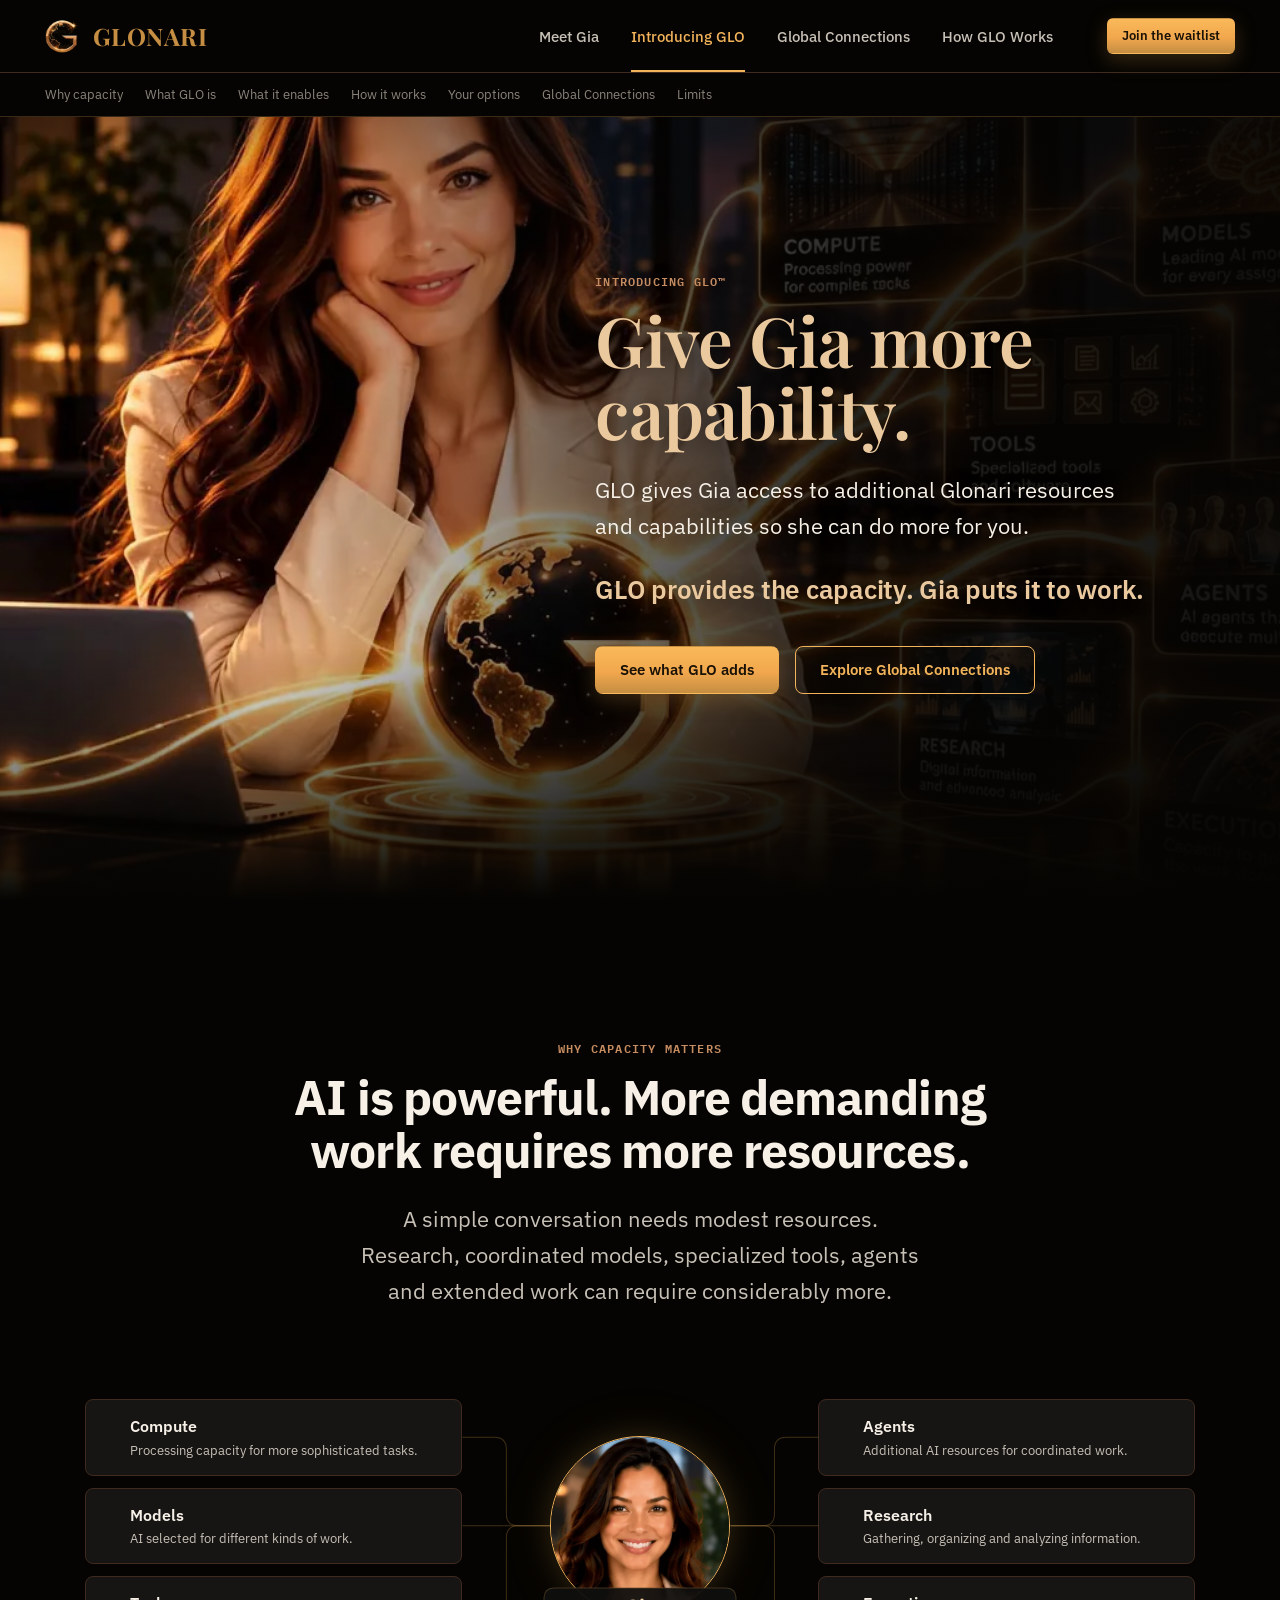
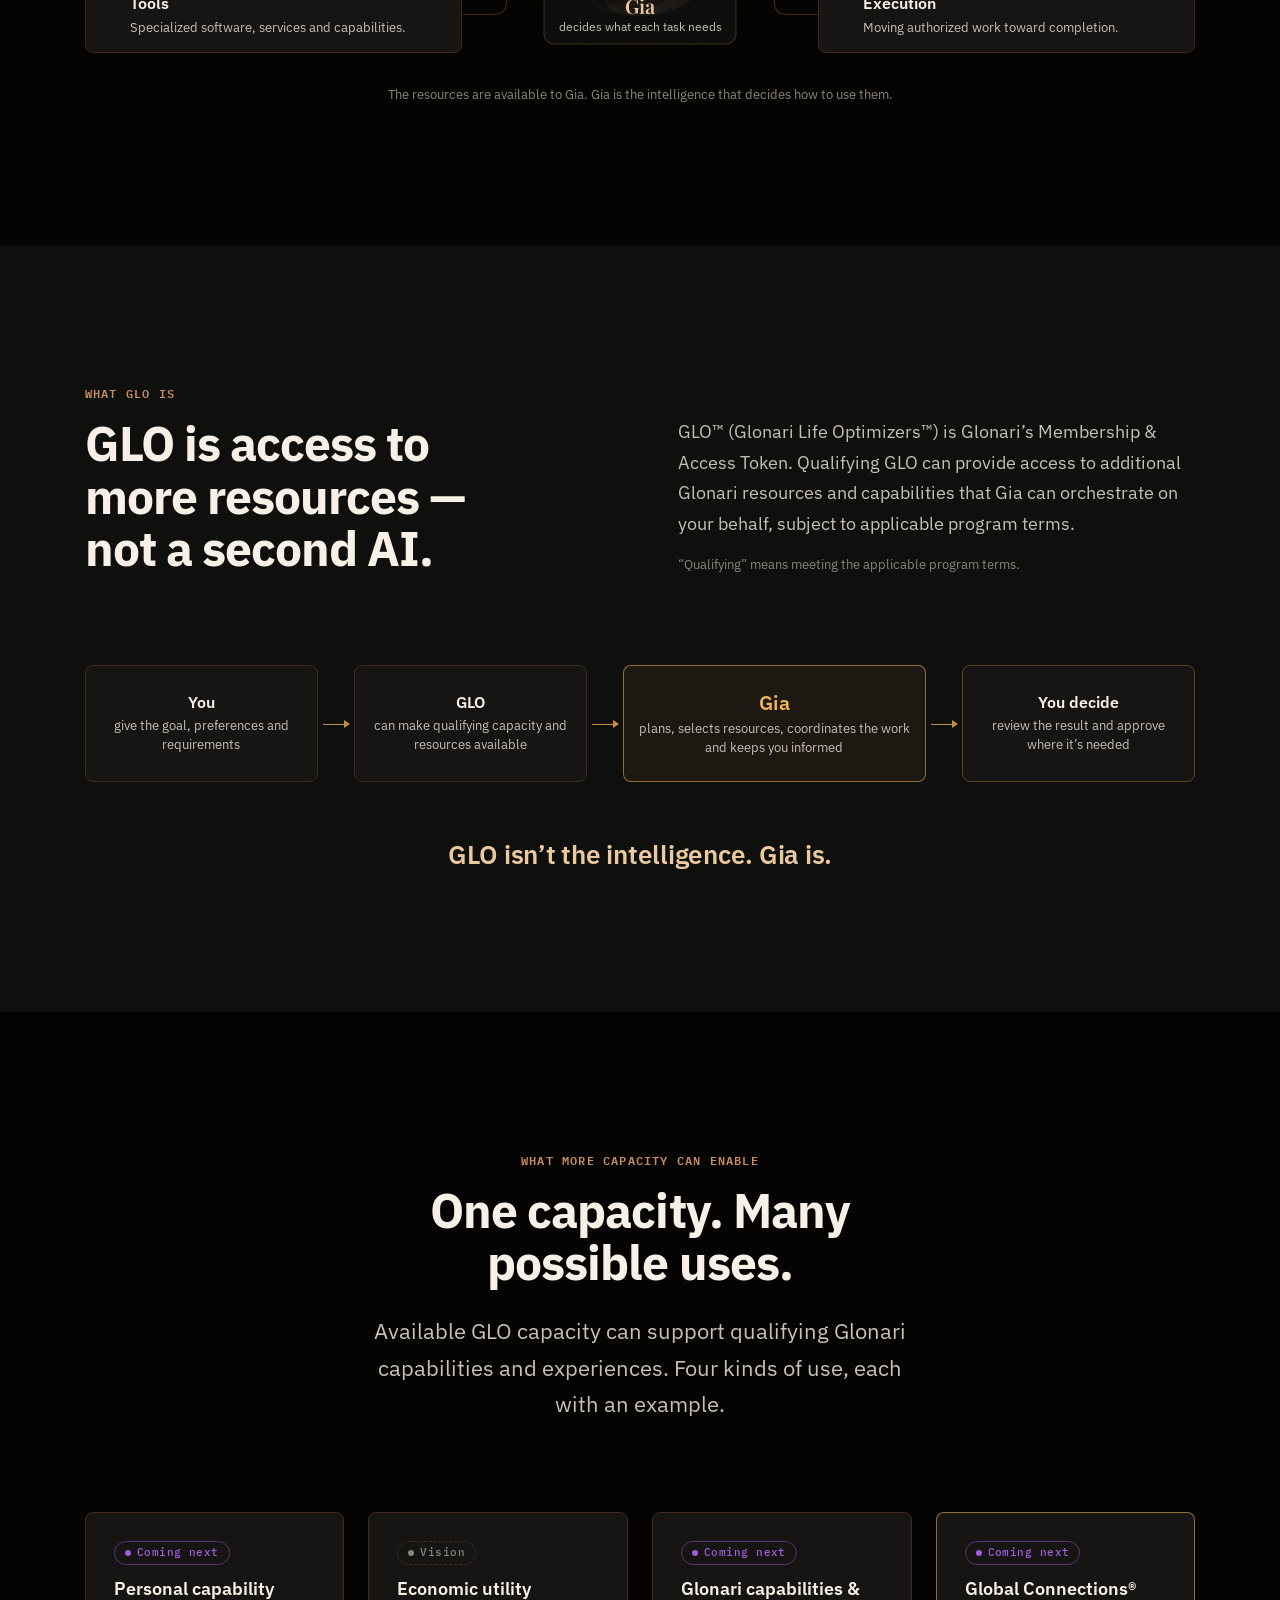
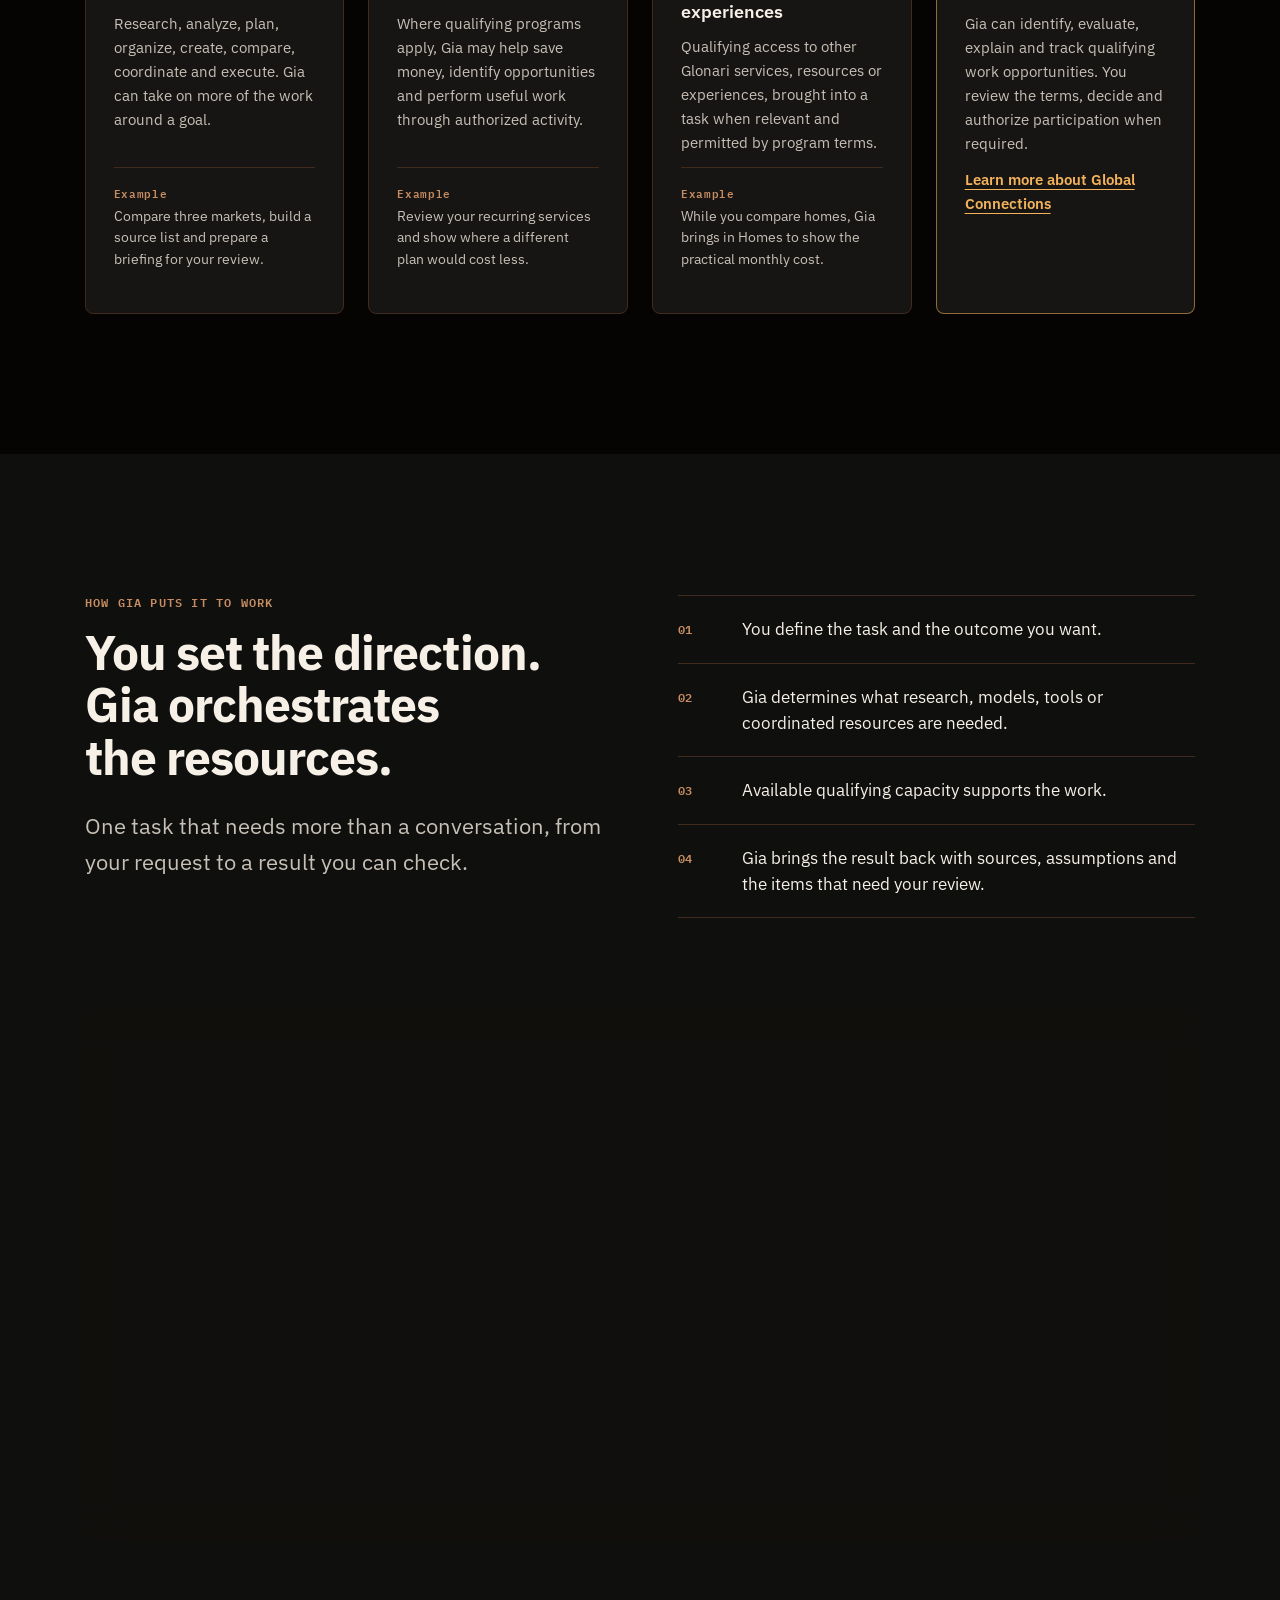
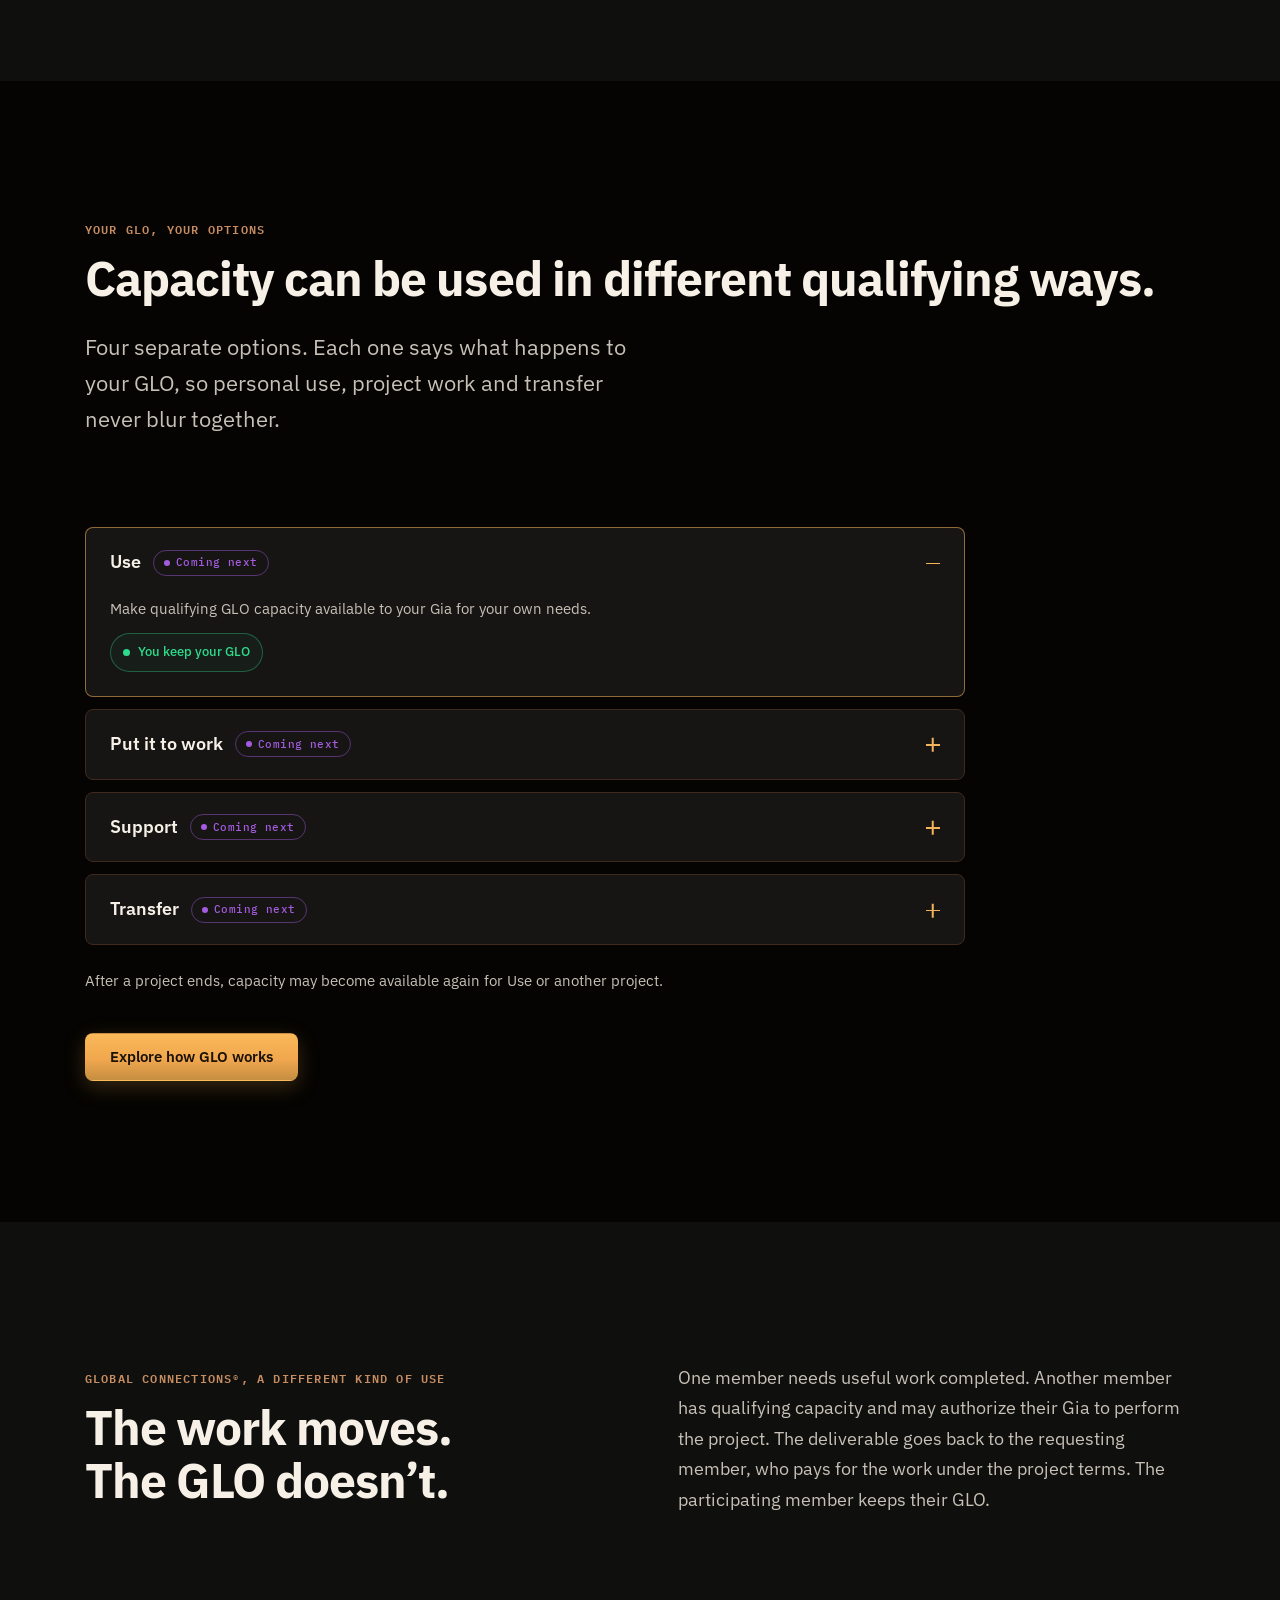
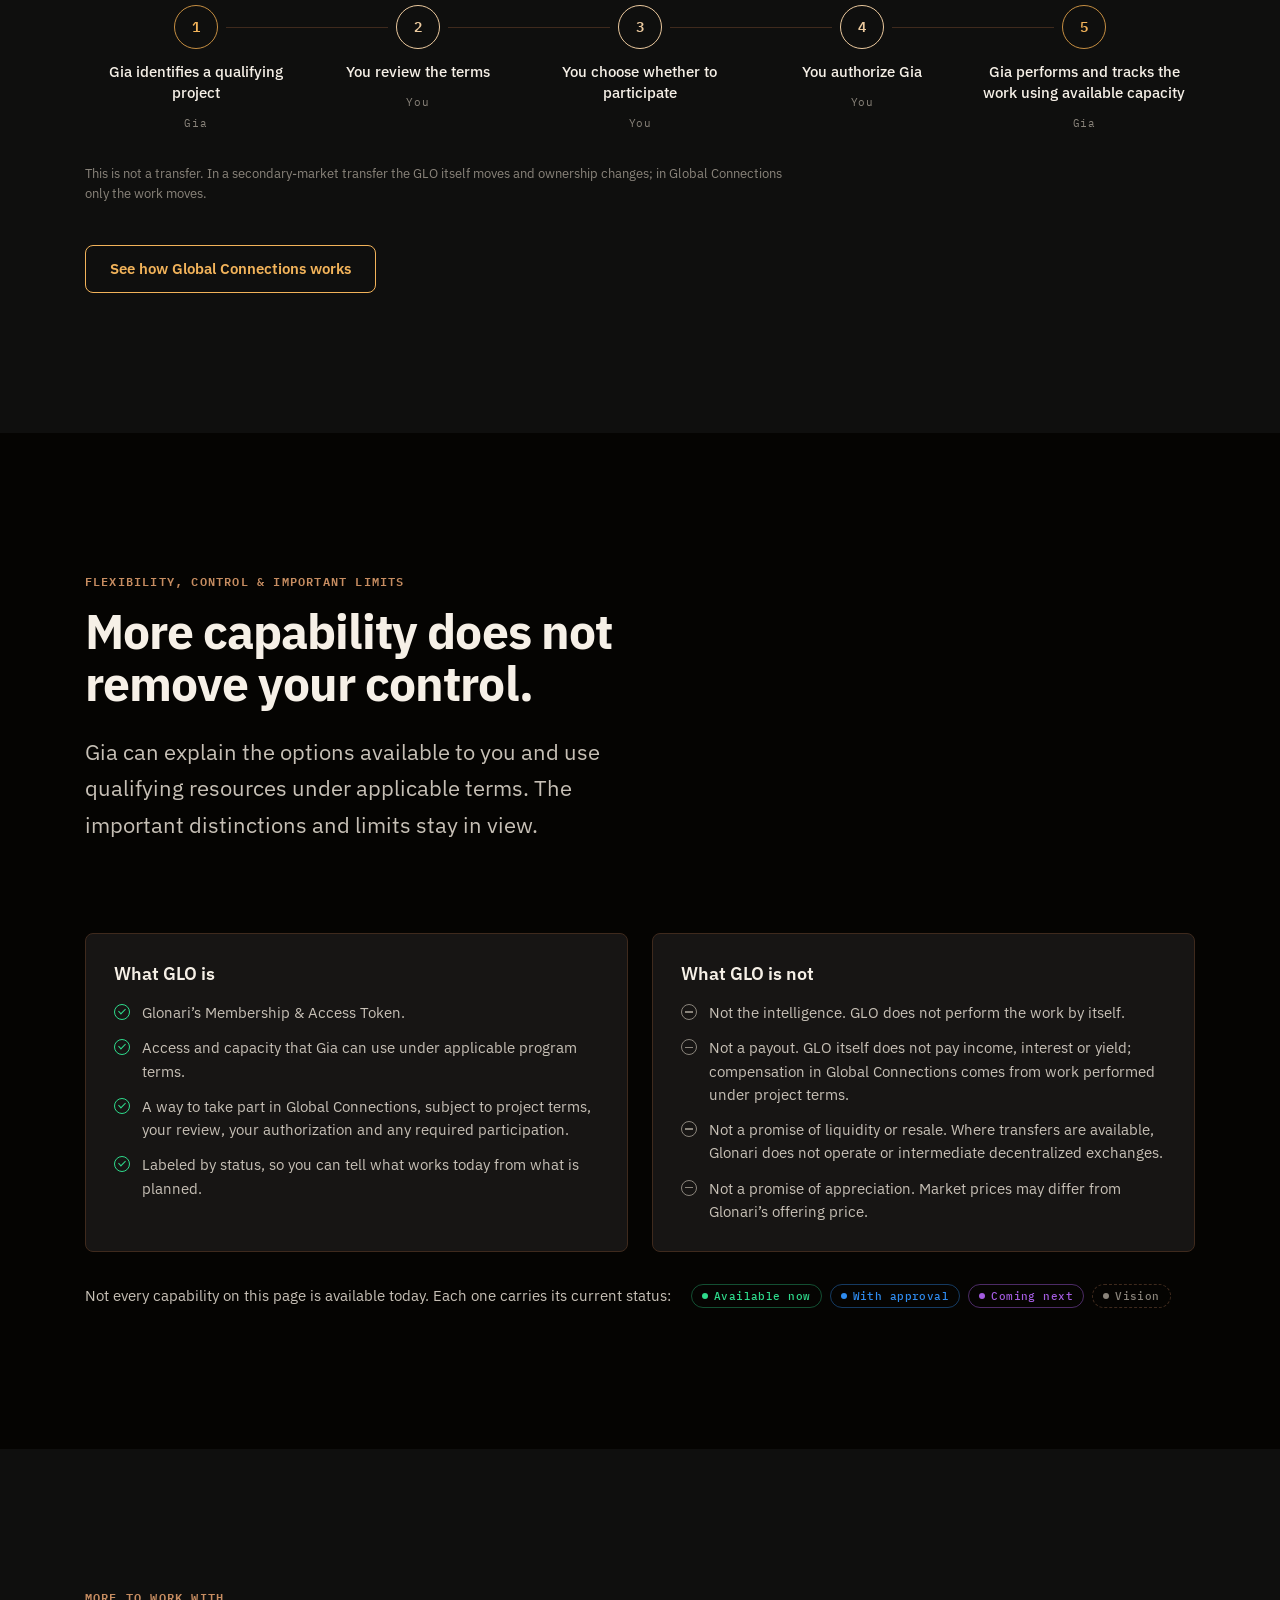
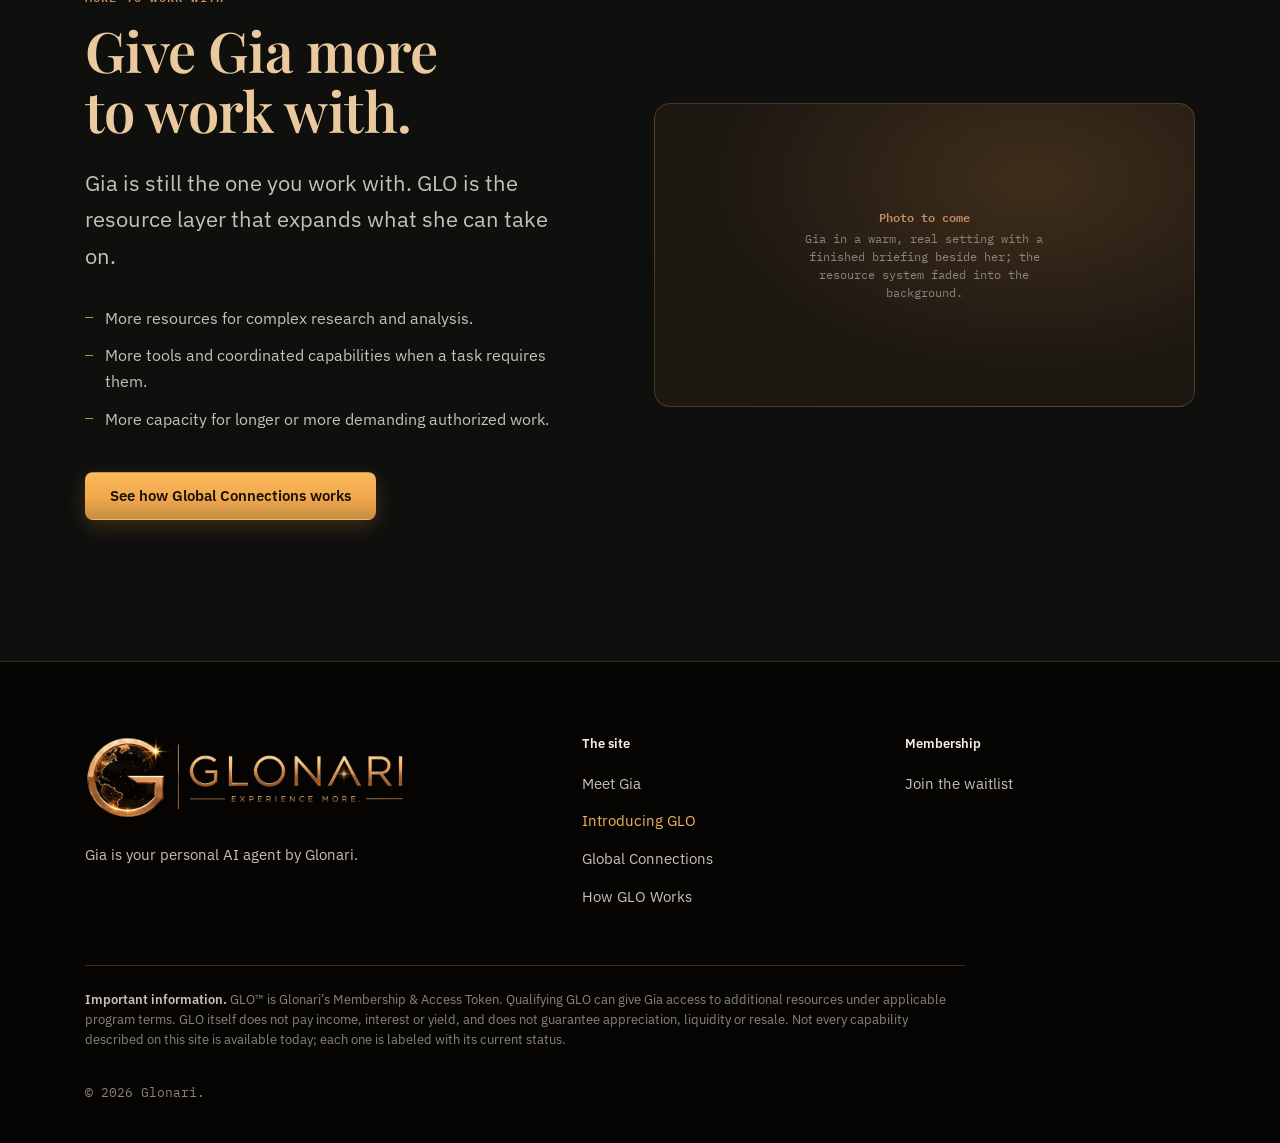
==== commit 72814c16: "photo" ====
--- a/glo.html
+++ b/glo.html
@@ -173,7 +173,6 @@
         <a class="card__link" href="global-connections.html">Learn more about Global Connections</a>
       </article>
     </div>
-    <p class="caption placeholder-note glo-note">Status labels are drafts until the product team confirms them.</p>
   </div>
 </section>
 
@@ -349,13 +348,11 @@
       </ul>
       <div class="btn-row btn-row--stack glo-final-actions">
         <a class="btn btn--primary" href="global-connections.html">See how Global Connections works</a>
-        <span class="btn btn--secondary btn--pending" aria-disabled="true">Learn about membership</span>
-      </div>
-      <p class="caption placeholder-note">Membership page to be confirmed by the product team.</p>
+        <a class="btn btn--secondary" href="membership.html" hidden>Learn about membership</a>
+      </div>
     </div>
     <figure class="media-frame media-frame--placeholder" style="--ratio: 16 / 9">
       <div class="media-frame__box"><p class="media-frame__note"><b>Photo to come</b>Gia in a warm, real setting with a finished briefing beside her; the resource system faded into the background.</p></div>
-      <figcaption class="caption">Placeholder until the photo is supplied.</figcaption>
     </figure>
   </div>
 </section>
@@ -365,7 +362,7 @@
 <!-- shell:footer -->
 <footer class="site-footer">
   <div class="container">
-    <div class="footer__top">
+    <div class="footer__top" style="--footer-cols: 2">
       <div class="footer__brand">
         <a class="footer-logo" href="index.html" aria-label="Glonari, Meet Gia">
           <picture>
@@ -388,14 +385,6 @@
         <p class="footer__head">Membership</p>
         <ul>
           <li><a href="index.html#join">Join the waitlist</a></li>
-          <li><span class="footer__todo">Learn about membership <span class="footer__tbc">link to be confirmed</span></span></li>
-        </ul>
-      </div>
-      <div class="footer__col">
-        <p class="footer__head">Legal</p>
-        <ul>
-          <li><span class="footer__todo">Privacy <span class="footer__tbc">page to come</span></span></li>
-          <li><span class="footer__todo">Terms <span class="footer__tbc">page to come</span></span></li>
         </ul>
       </div>
     </div>
--- a/css/components.css
+++ b/css/components.css
@@ -71,7 +71,6 @@
 @media (max-width: 960px) { .ws { grid-template-columns: minmax(0, 1fr); } .ws__pane + .ws__pane { border-left: 0; border-top: 1px solid var(--gp-glass-border); } }
 @media (max-width: 600px) { .ws__cols { grid-template-columns: minmax(0, 1fr); } .ws__pane { padding: 22px; } }
 
-.placeholder-note { color: var(--gp-text-muted); font-style: italic; }
 
 /* ===== Tabs (Meet Gia "In action", Global Connections workspace) ===== */
 .tabs { display: flex; flex-wrap: wrap; gap: 8px; margin-top: 40px; }
@@ -158,7 +157,8 @@
 /* ===== Media frame (video, photo or a placeholder that keeps the layout) ===== */
 .media-frame { margin: 0; }
 .media-frame__box { position: relative; aspect-ratio: var(--ratio, 16 / 10); border-radius: 16px; border: 1px solid var(--gp-glass-border); overflow: hidden; background: var(--gp-surface-2); }
-.media-frame__box > img, .media-frame__box > video { width: 100%; height: 100%; object-fit: cover; display: block; }
+.media-frame__box > img, .media-frame__box > video, .media-frame__box > picture > img { width: 100%; height: 100%; object-fit: cover; display: block; }
+.media-frame__box > picture { display: contents; }
 .media-frame figcaption { margin-top: 12px; }
 .media-frame--placeholder .media-frame__box {
   display: grid; place-items: center; padding: 24px; text-align: center;
@@ -167,8 +167,6 @@
 .media-frame__note { font-family: var(--font-mono); font-size: 12px; line-height: 1.5; color: var(--gp-text-muted); max-width: 34ch; }
 .media-frame__note b { display: block; font-weight: 600; color: var(--gp-copper); margin-bottom: 4px; }
 
-/* Pending action: a button whose destination is not confirmed yet. Visibly inactive, not focusable. */
-.btn--pending { border-style: dashed; border-color: var(--gp-line); color: var(--gp-text-muted); background: transparent; cursor: default; box-shadow: none; }
 
 /* ===== Badge: capability status and other short labels ===== */
 .badge {
--- a/css/shell.css
+++ b/css/shell.css
@@ -68,7 +68,8 @@
 
 /* ===== Footer ===== */
 .site-footer { border-top: 1px solid var(--gp-glass-border); background: var(--gp-black); padding-block: 72px 40px; }
-.footer__top { display: grid; grid-template-columns: minmax(0, 1.6fr) repeat(3, minmax(0, 1fr)); gap: 48px 32px; align-items: start; }
+/* --footer-cols: number of link columns, set by tools/build-shell.py (columns of unbuilt pages are left out). */
+.footer__top { display: grid; grid-template-columns: minmax(0, 1.6fr) repeat(var(--footer-cols, 3), minmax(0, 1fr)); gap: 48px 32px; align-items: start; }
 .footer__top > * { min-width: 0; }
 .footer-logo { display: block; width: min(100%, 320px); }
 .footer-logo img { width: 100%; height: auto; }
@@ -78,13 +79,11 @@
 .footer__col a { font-size: 15px; color: var(--gp-text-2); text-decoration: none; transition: color .2s var(--ease); }
 .footer__col a:hover { color: var(--gp-gold); }
 .footer__col a[aria-current="page"] { color: var(--gp-gold); }
-.footer__todo { display: grid; gap: 2px; font-size: 15px; color: var(--gp-text-muted); }
-.footer__tbc { font-size: 12px; font-style: italic; }
 .footer__info { margin-top: 56px; padding-top: 24px; border-top: 1px solid var(--gp-line); display: grid; gap: 8px; max-width: 880px; }
 .footer__info strong { color: var(--gp-text-2); font-weight: 600; }
 .footer__legal { margin-top: 32px; }
 @media (max-width: 960px) {
-  .footer__top { grid-template-columns: repeat(3, minmax(0, 1fr)); }
+  .footer__top { grid-template-columns: repeat(var(--footer-cols, 3), minmax(0, 1fr)); }
   .footer__brand { grid-column: 1 / -1; }
 }
 @media (max-width: 768px) {
--- a/css/pages/glo.css
+++ b/css/pages/glo.css
@@ -30,4 +30,3 @@
 
 /* ===== 09 Final CTA ===== */
 .glo-final-actions { margin-top: 40px; }
-.glo-final-actions + .caption { margin-top: 12px; }
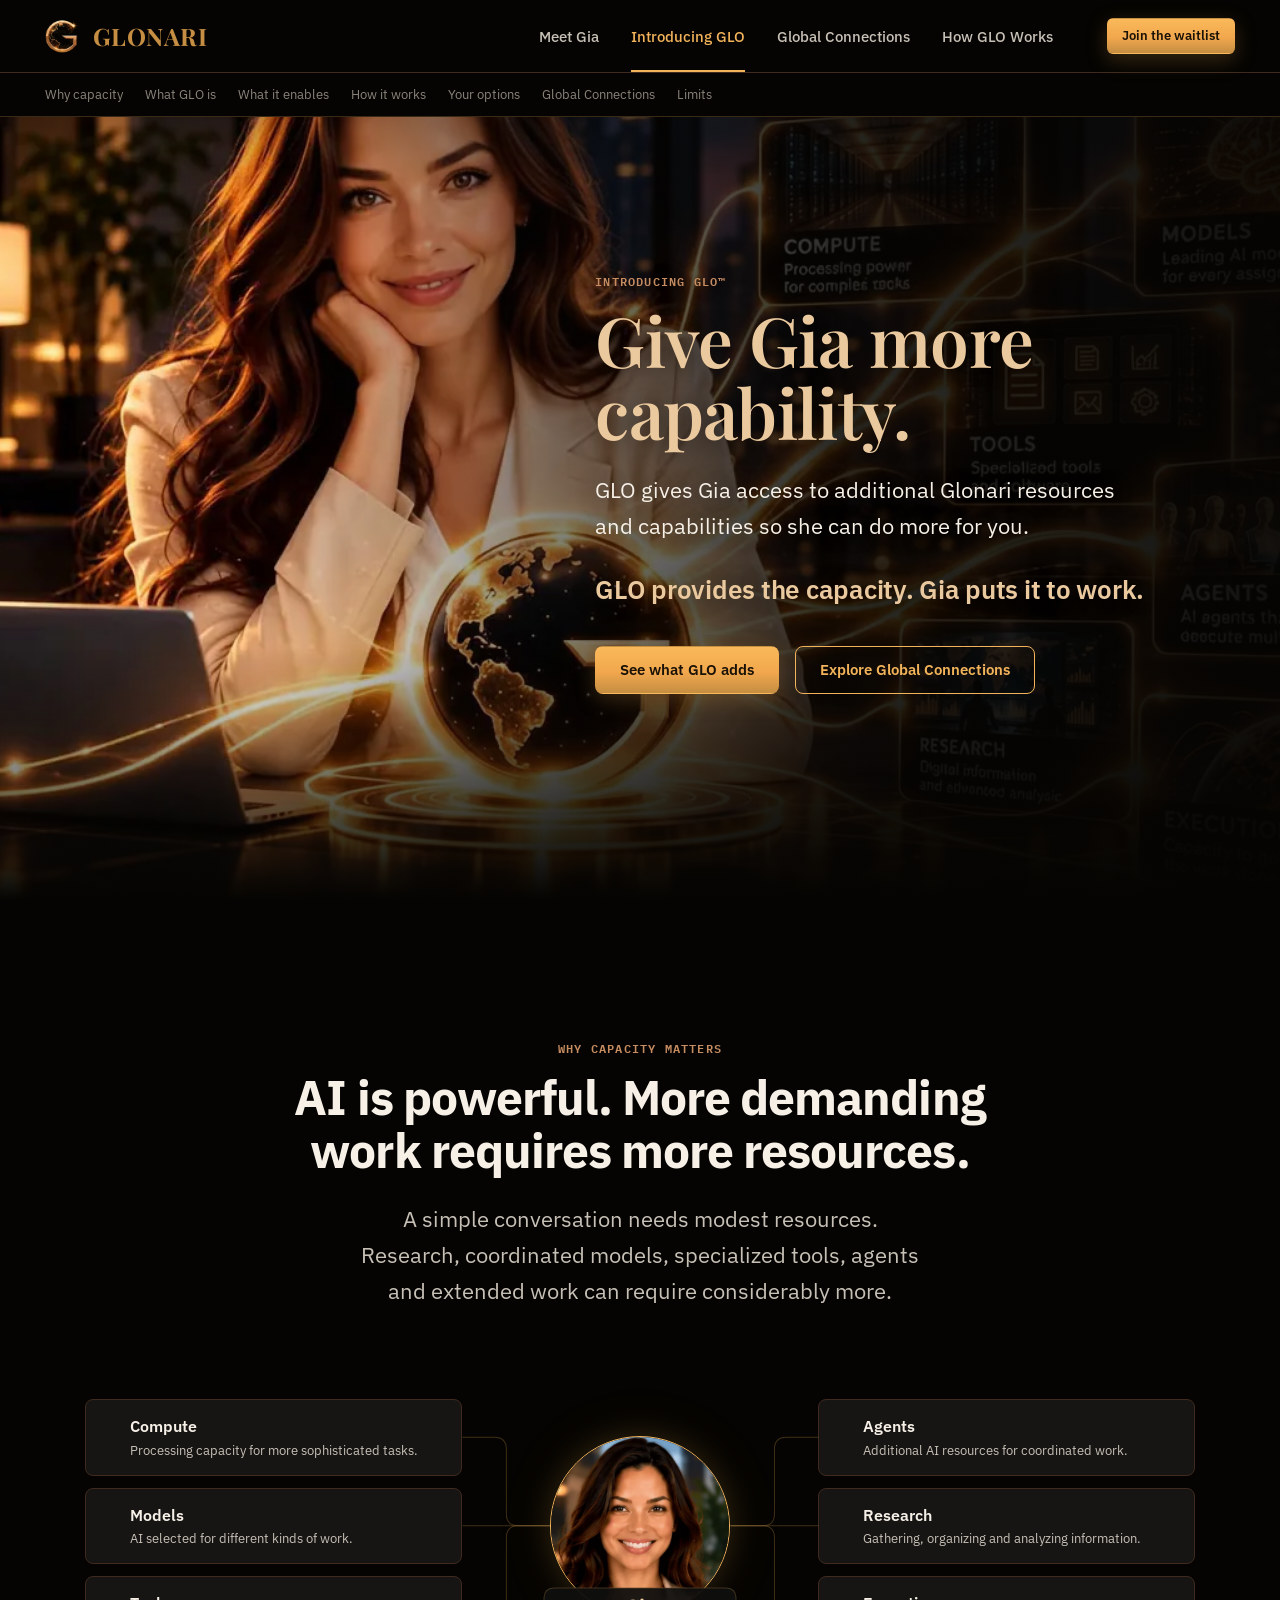
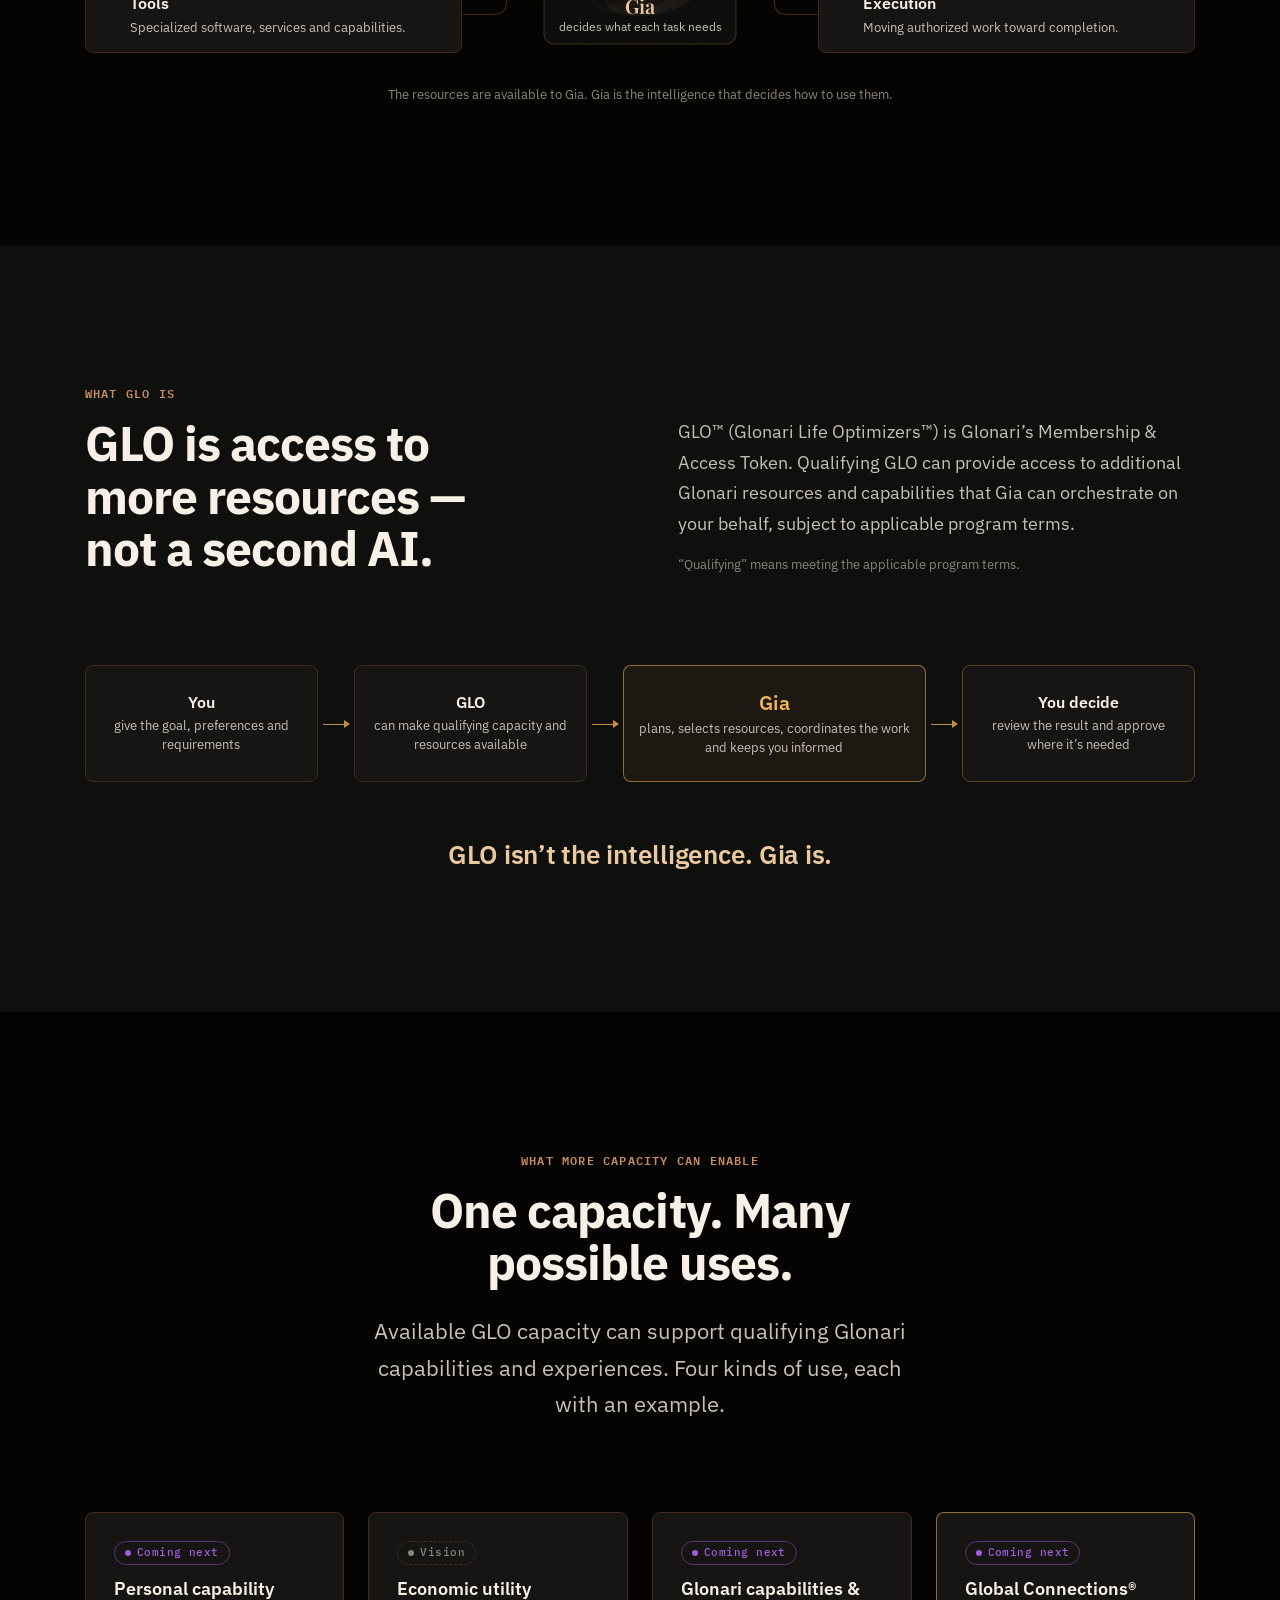
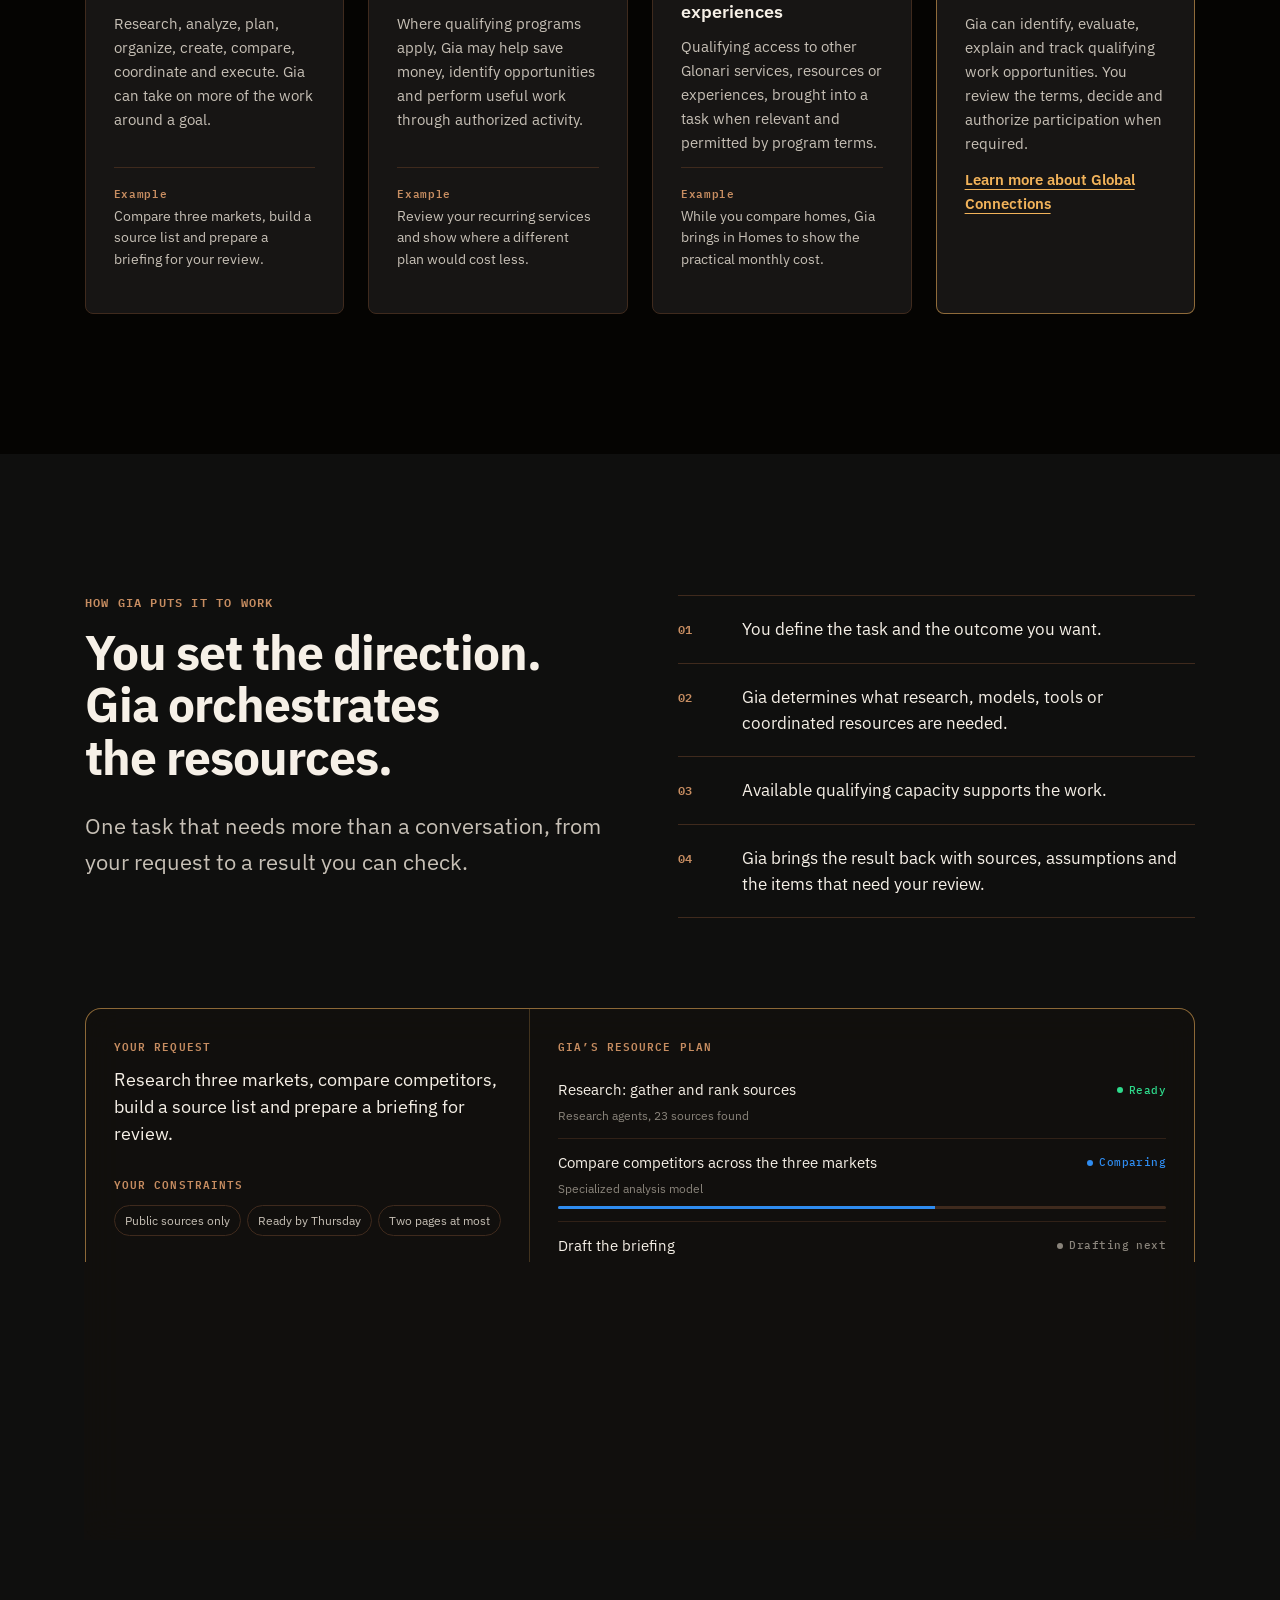
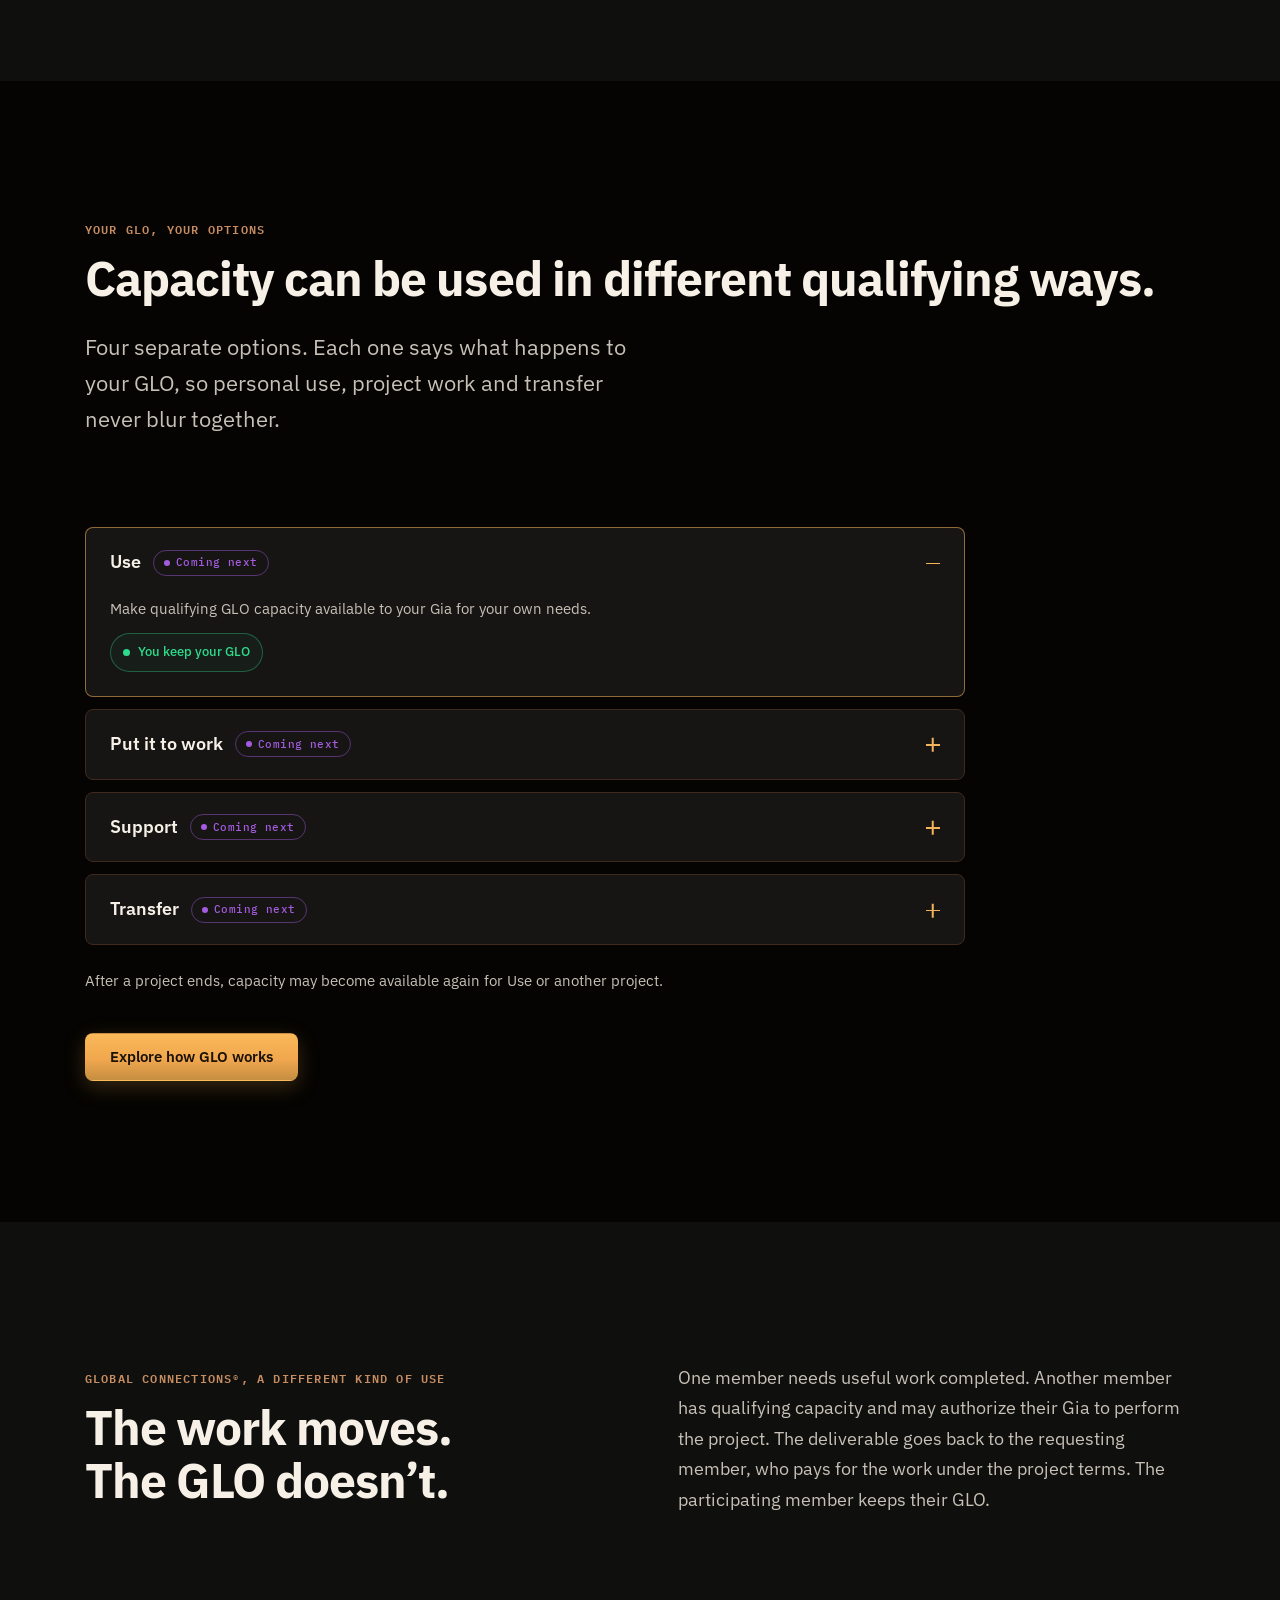
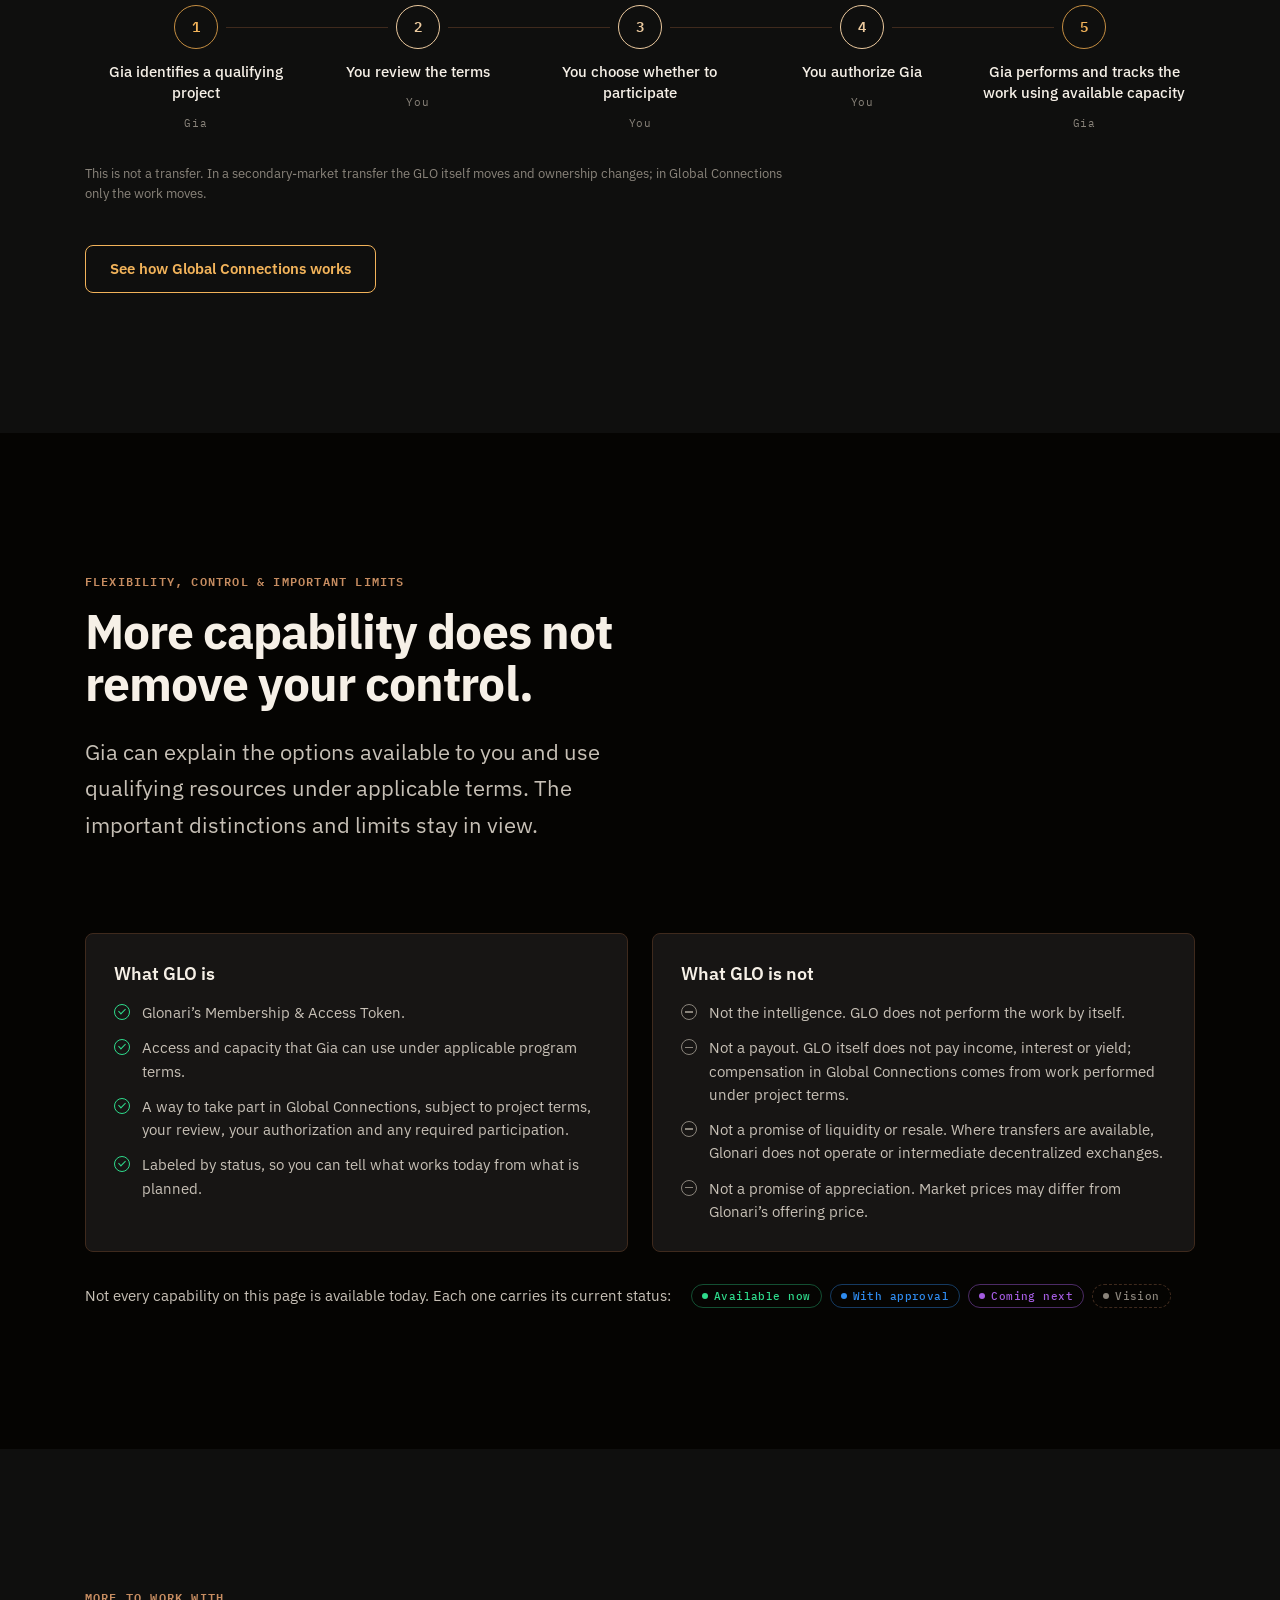
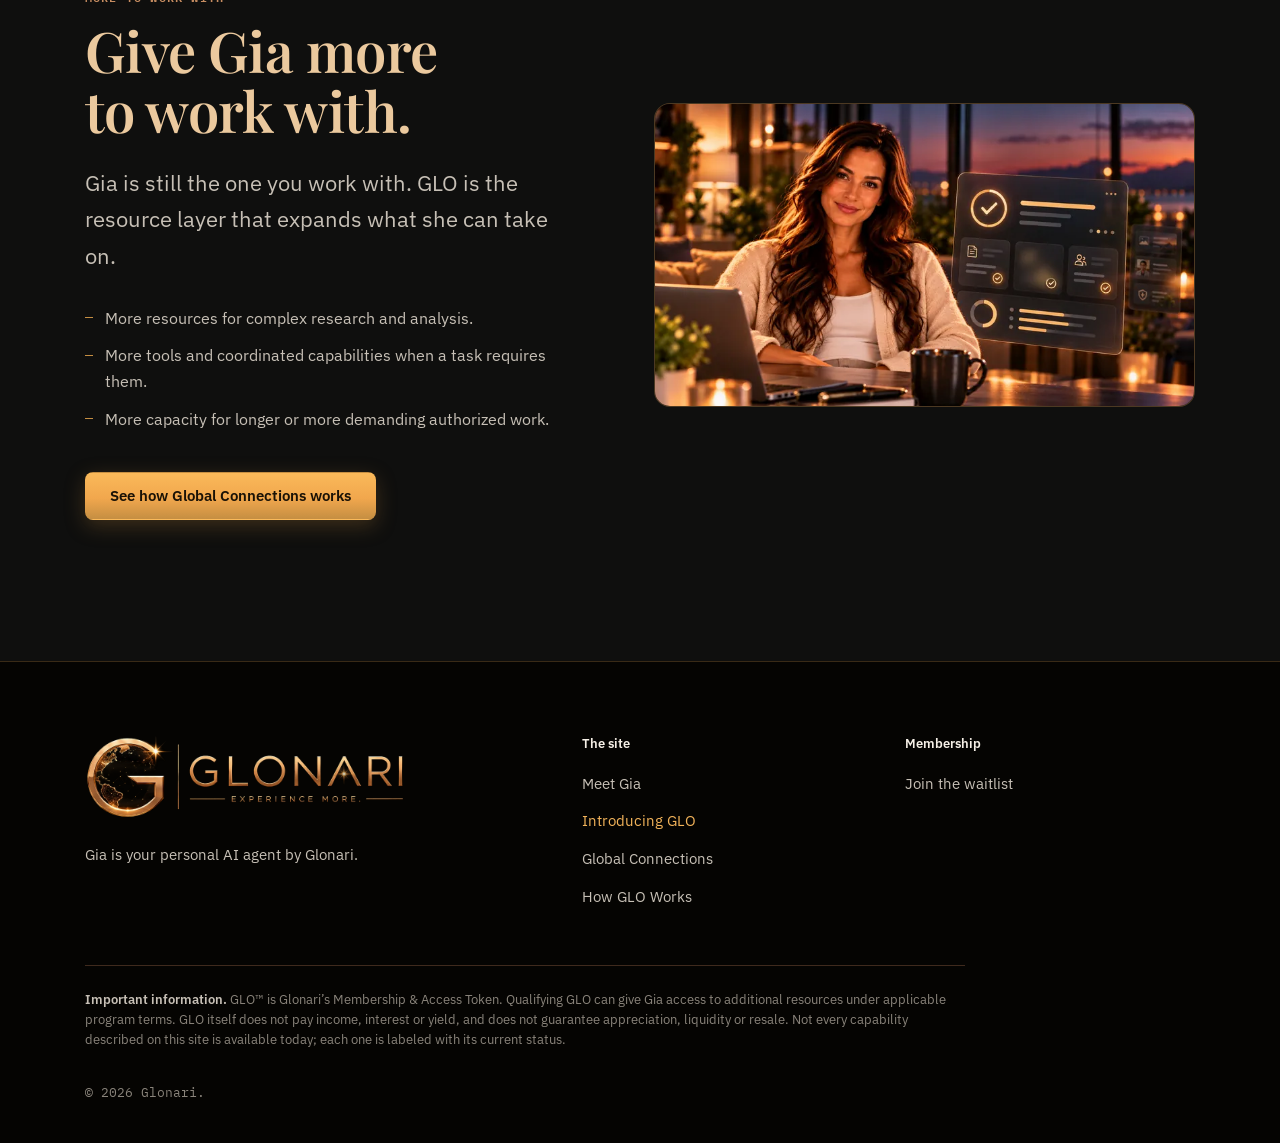
==== commit 06cbe5f0: "design" ====
--- a/glo.html
+++ b/glo.html
@@ -351,8 +351,13 @@
         <a class="btn btn--secondary" href="membership.html" hidden>Learn about membership</a>
       </div>
     </div>
-    <figure class="media-frame media-frame--placeholder" style="--ratio: 16 / 9">
-      <div class="media-frame__box"><p class="media-frame__note"><b>Photo to come</b>Gia in a warm, real setting with a finished briefing beside her; the resource system faded into the background.</p></div>
+    <figure class="media-frame" style="--ratio: 16 / 9">
+      <div class="media-frame__box">
+        <picture>
+          <source type="image/webp" srcset="assets/images/final-glo-800.webp 800w, assets/images/final-glo-1600.webp 1600w" sizes="(max-width: 960px) 100vw, 560px">
+          <img src="assets/images/final-glo-1600.jpg" srcset="assets/images/final-glo-800.jpg 800w, assets/images/final-glo-1600.jpg 1600w" sizes="(max-width: 960px) 100vw, 560px" width="1600" height="900" loading="lazy" decoding="async" alt="Gia at her desk in the evening, beside a workspace panel showing completed work">
+        </picture>
+      </div>
     </figure>
   </div>
 </section>
--- a/css/components.css
+++ b/css/components.css
@@ -108,7 +108,8 @@
   background: var(--gp-black);
 }
 .page-hero__media { position: absolute; inset: 0; z-index: -2; margin: 0; }
-.page-hero__media > img, .page-hero__media > video { width: 100%; height: 100%; object-fit: cover; object-position: var(--focus, 50% 50%); display: block; }
+.page-hero__media > picture { display: contents; }
+.page-hero__media > img, .page-hero__media > picture > img, .page-hero__media > video { width: 100%; height: 100%; object-fit: cover; object-position: var(--focus, 50% 50%); display: block; }
 .page-hero__media--placeholder { background: radial-gradient(ellipse at 68% 40%, rgba(241, 167, 77, .16), transparent 60%), var(--gp-black); }
 /* Darkening: strongest behind the text, fading toward the subject; a soft fade into the next section. */
 .page-hero::before {
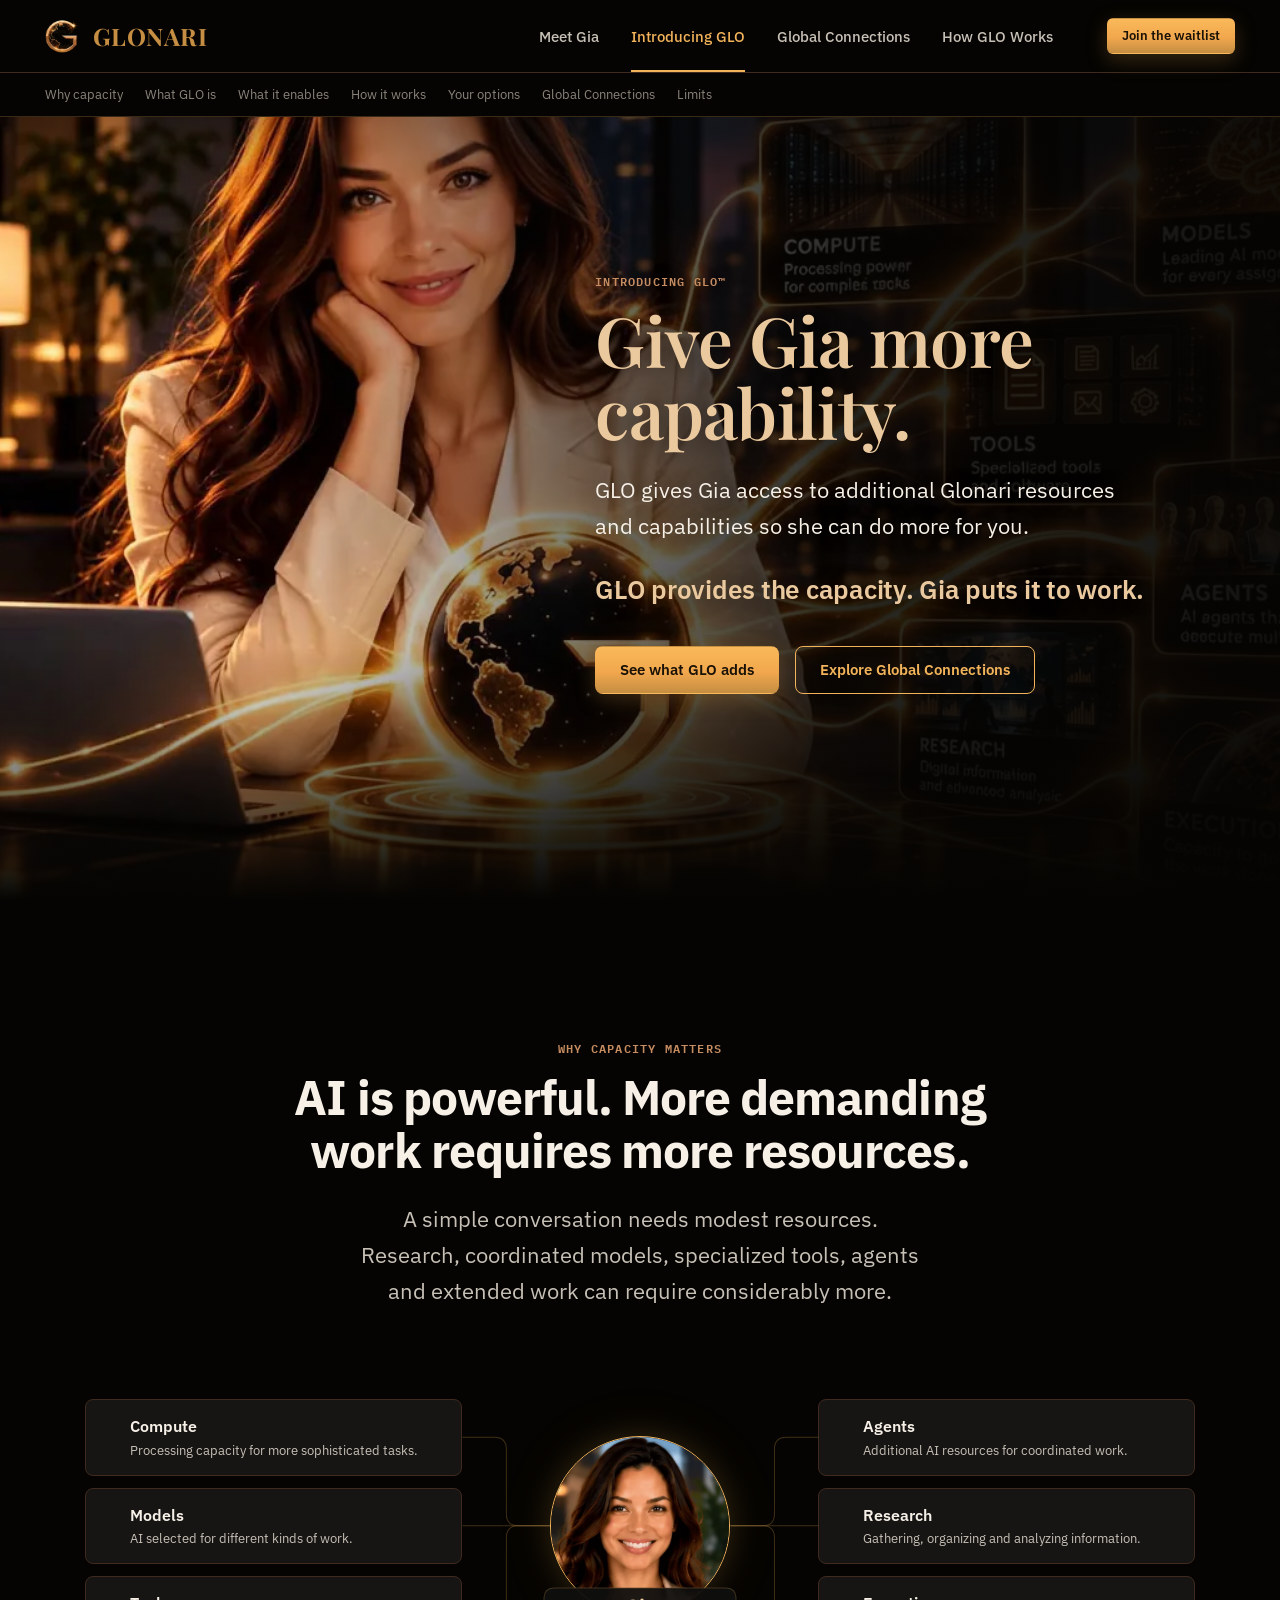
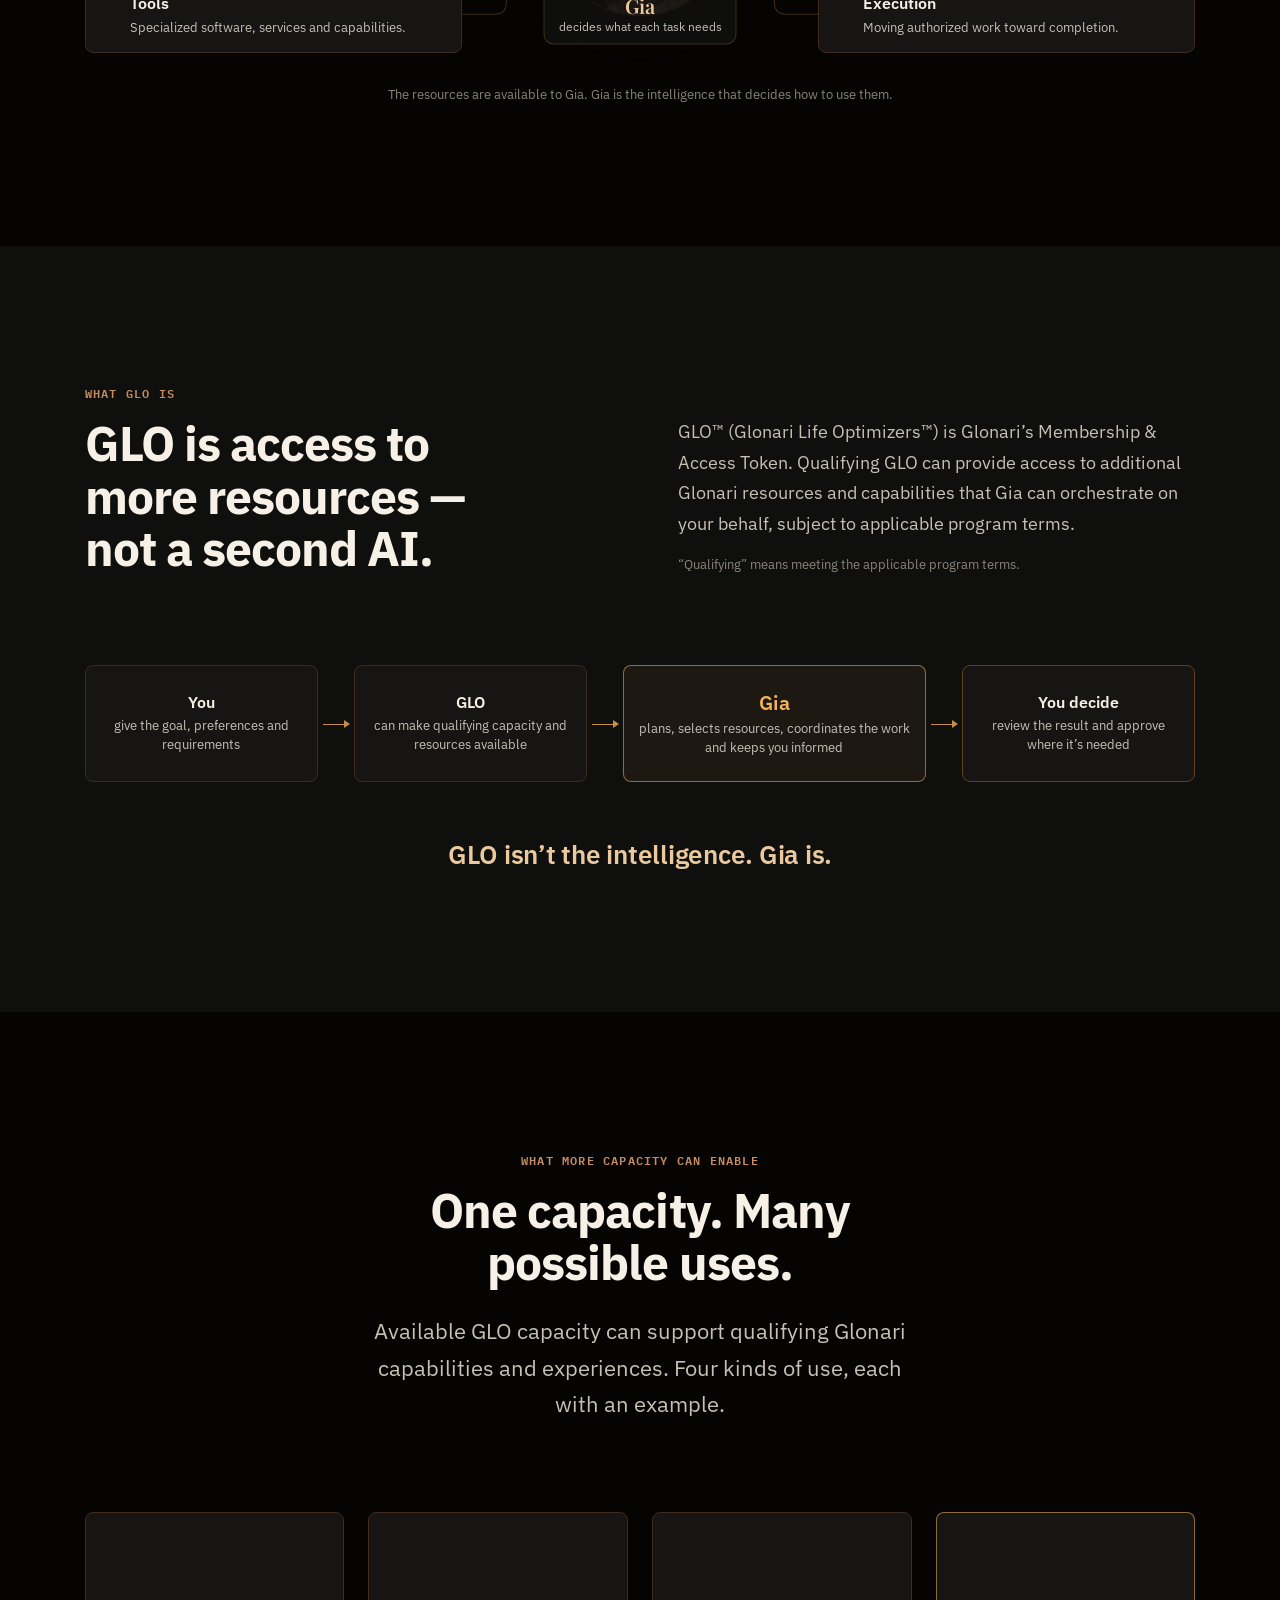
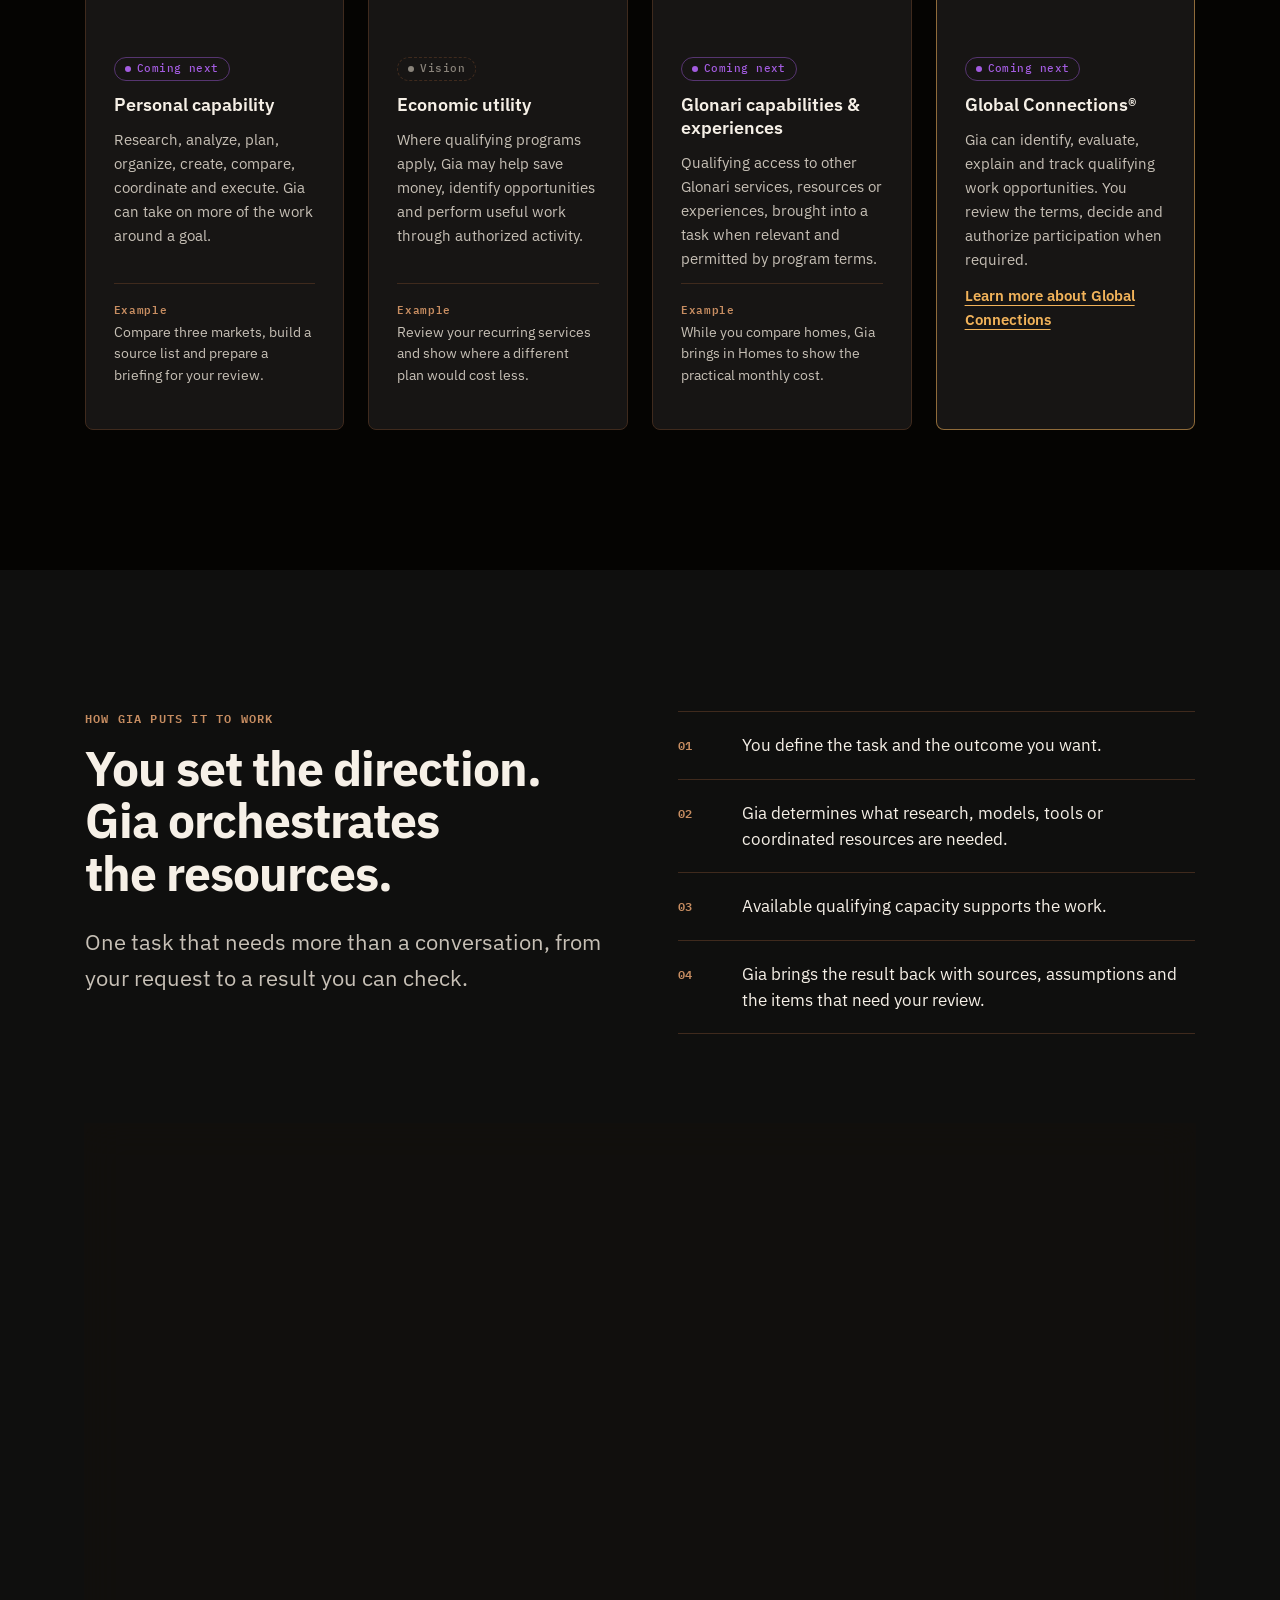
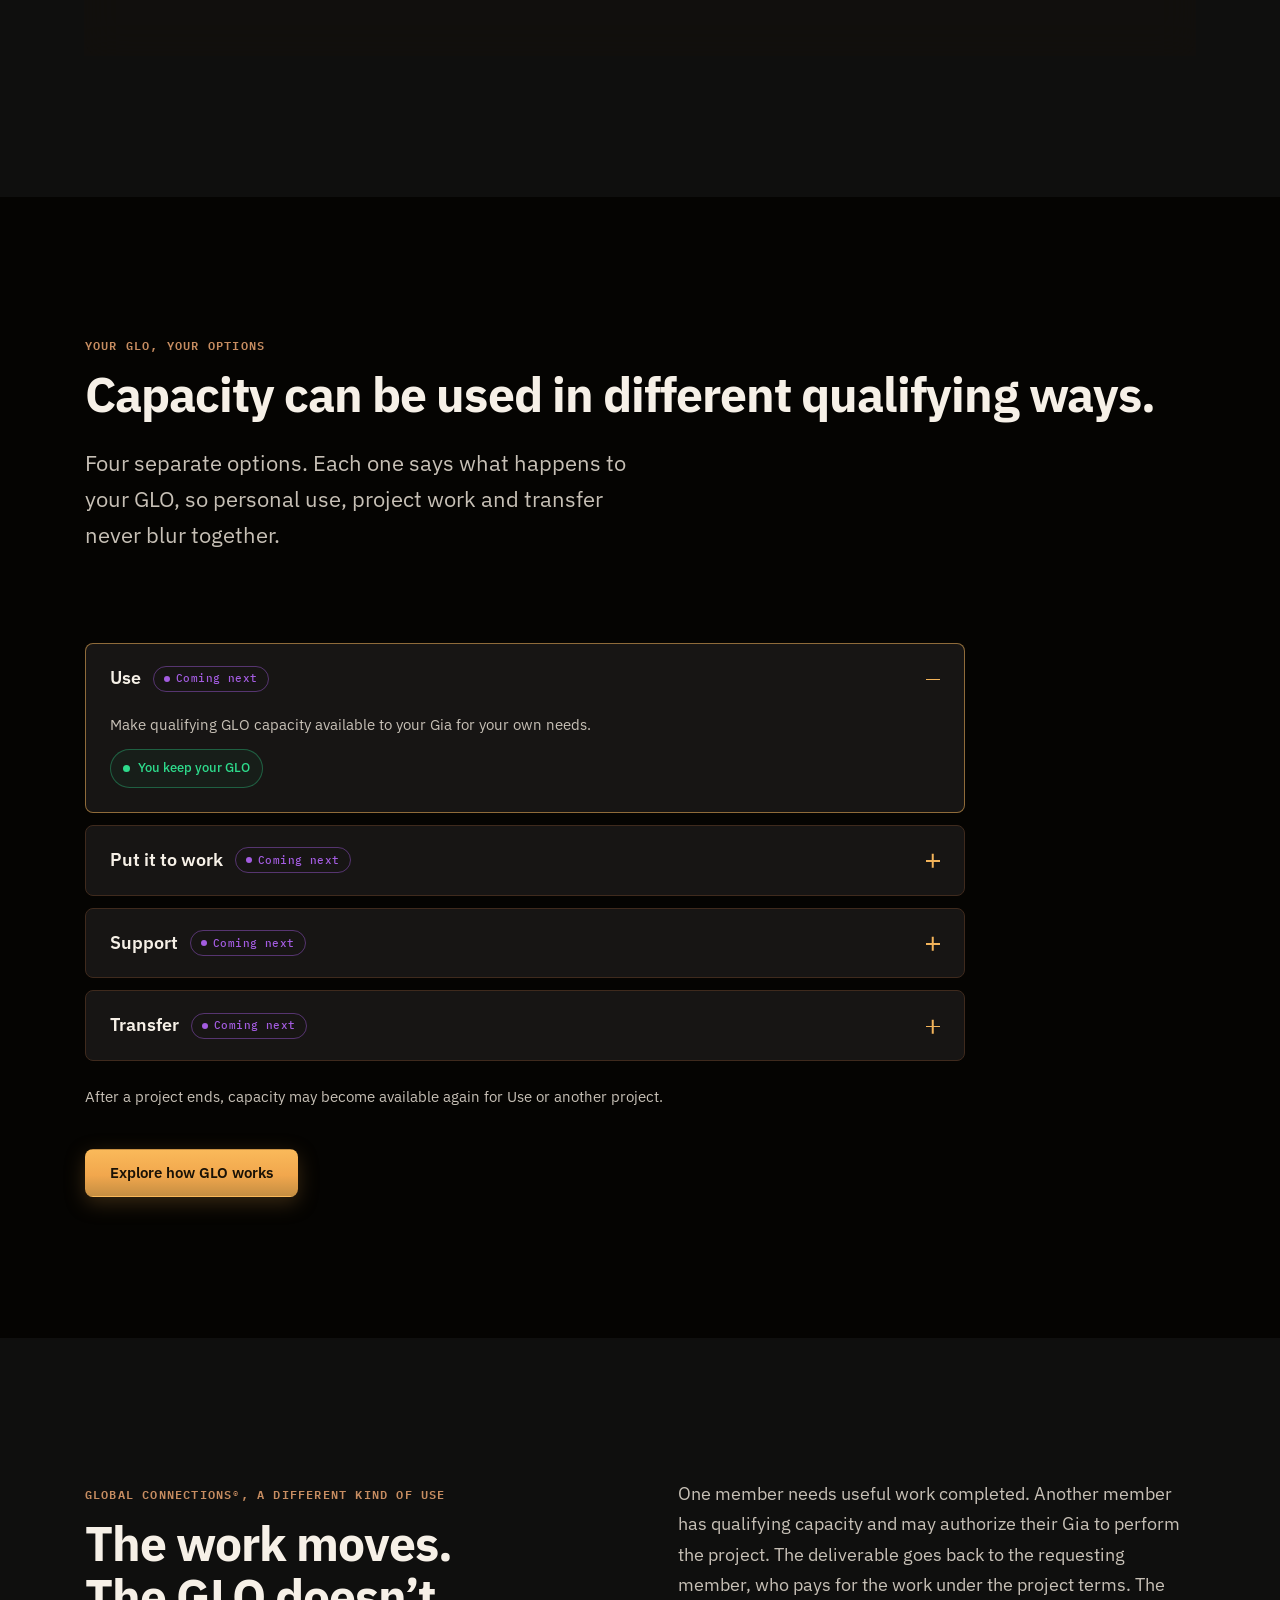
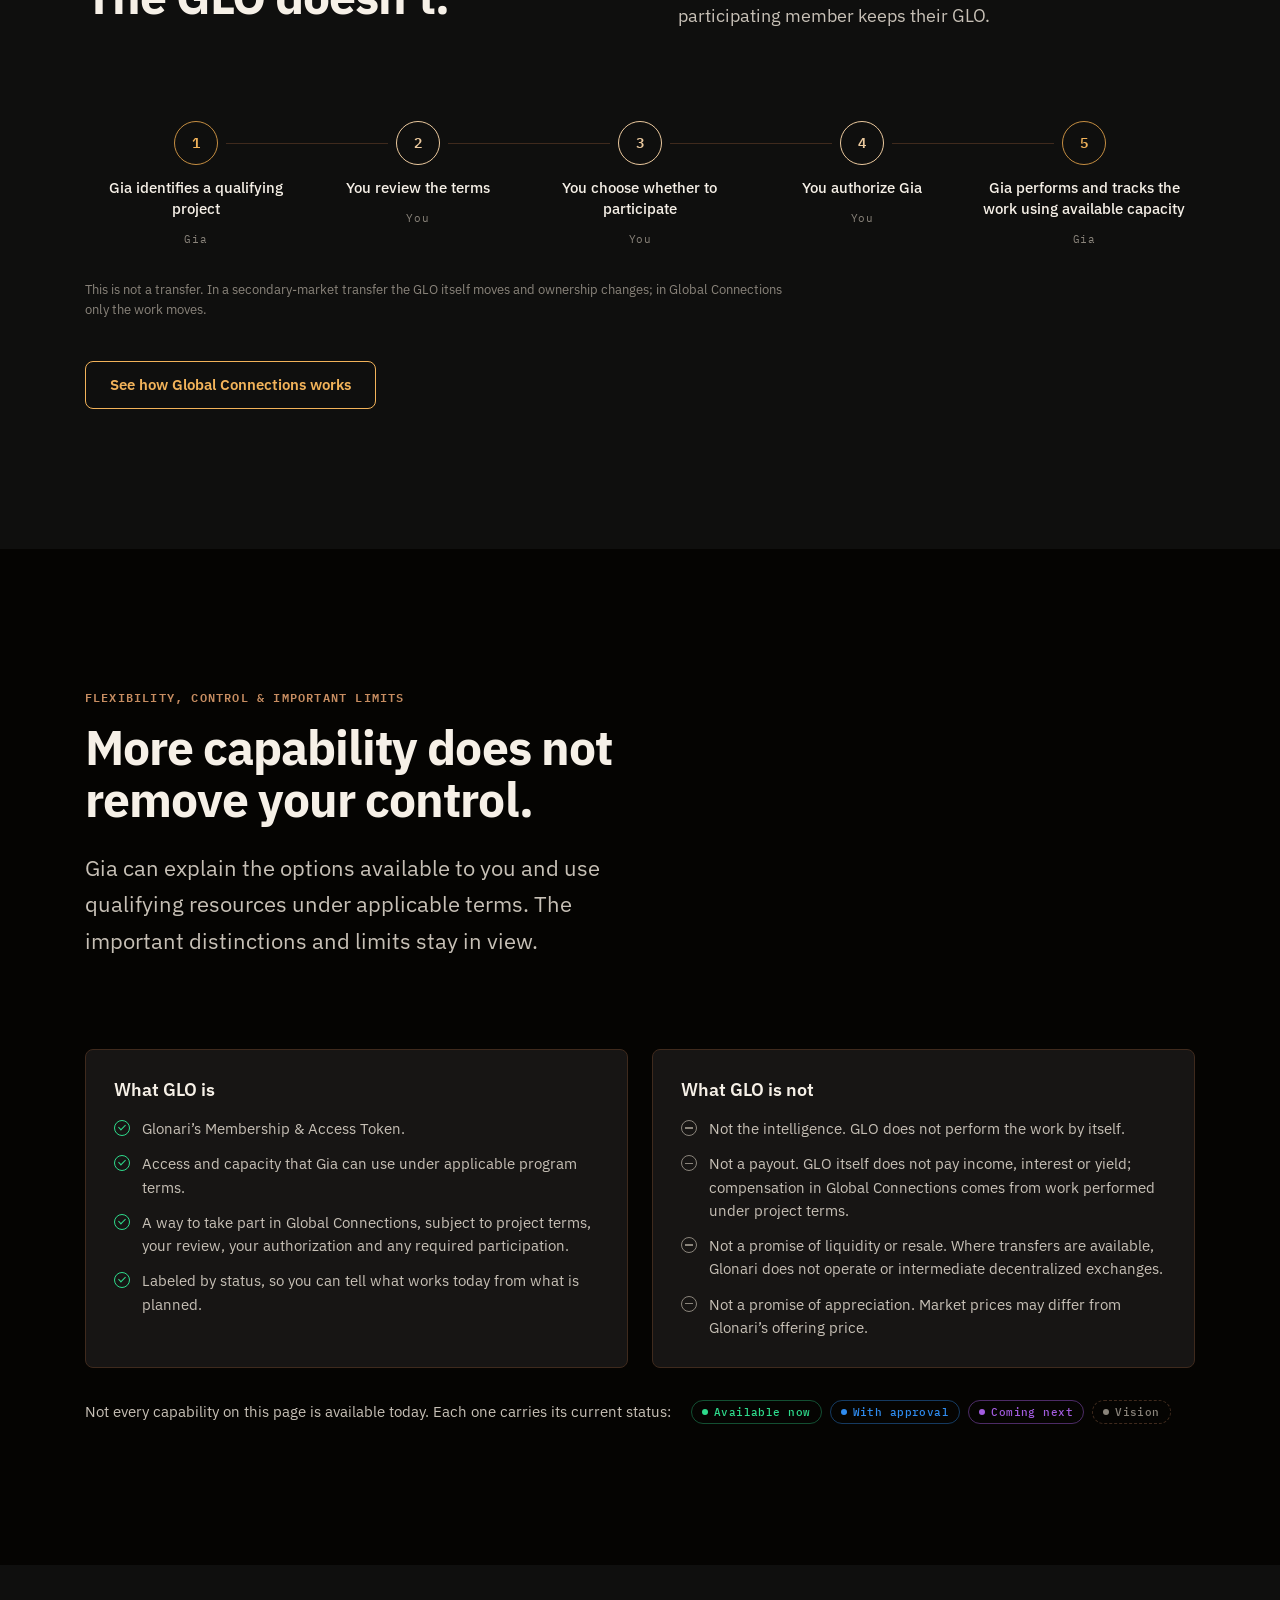
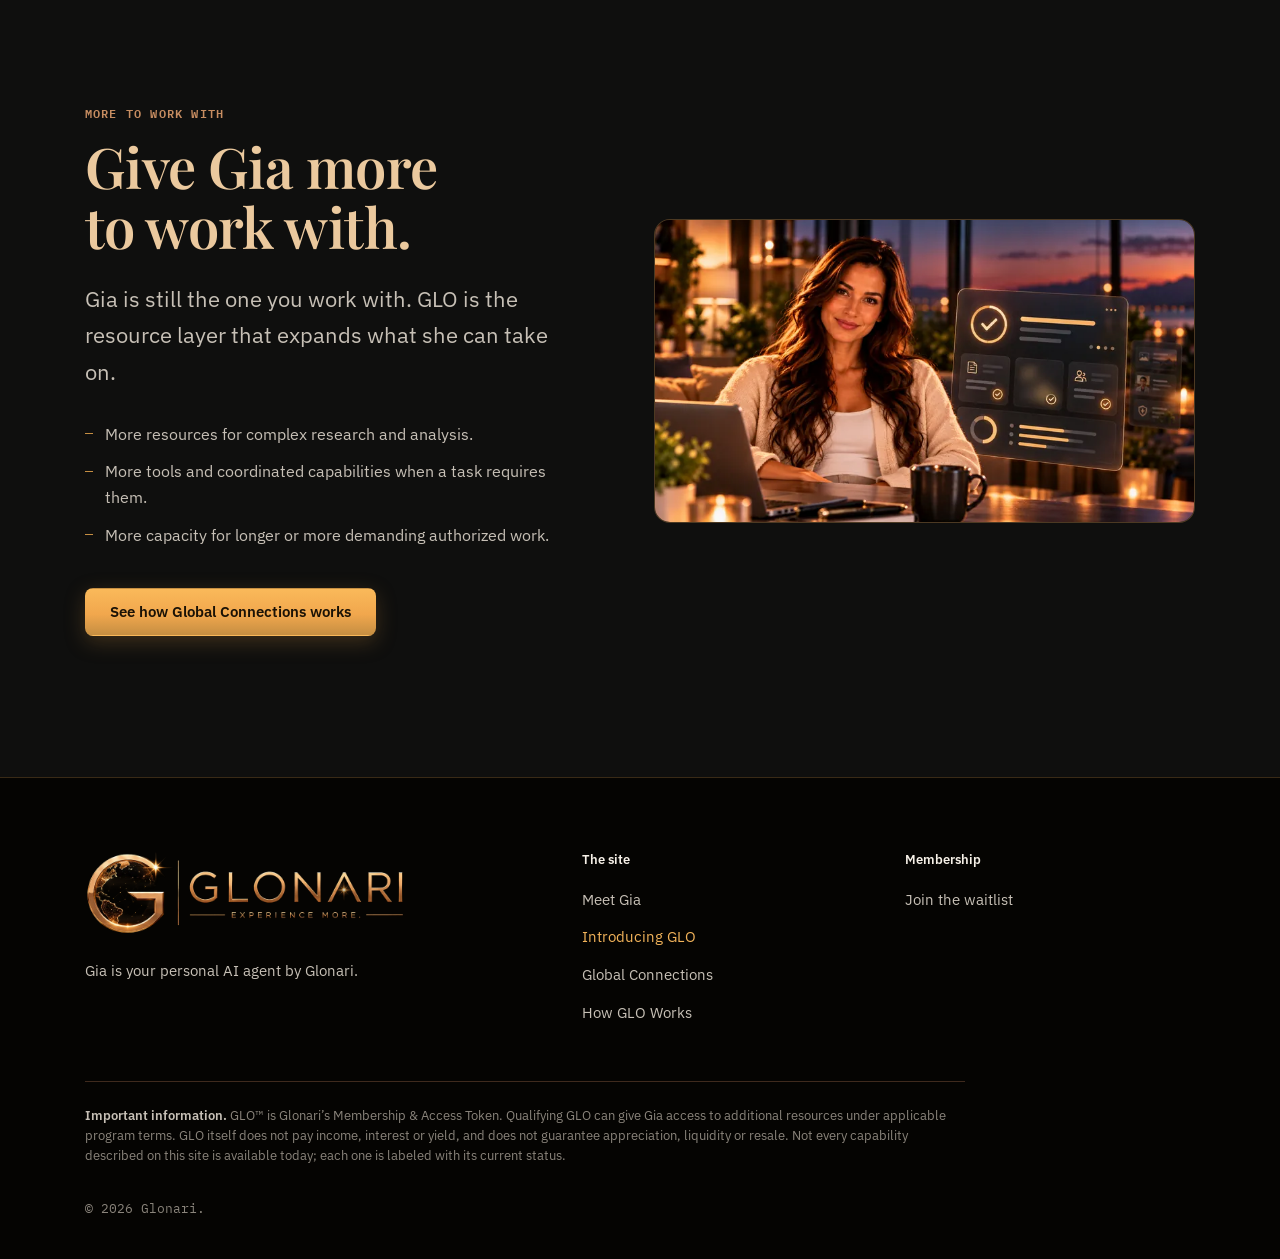
==== commit 6c1e96e3: "svg" ====
--- a/glo.html
+++ b/glo.html
@@ -153,21 +153,71 @@
     </header>
     <div class="cards cards--4 gap-major">
       <article class="card card--flex">
+        <div class="card__art"><svg viewBox="0 0 144 96" fill="none" stroke="currentColor" stroke-width="1.5" stroke-linecap="round" stroke-linejoin="round" aria-hidden="true" focusable="false">
+          <circle cx="14" cy="24" r="6" vector-effect="non-scaling-stroke"/>
+          <circle cx="14" cy="48" r="6" vector-effect="non-scaling-stroke"/>
+          <circle cx="14" cy="72" r="6" vector-effect="non-scaling-stroke"/>
+          <path d="M20 24C52 24 56 42 84 42" vector-effect="non-scaling-stroke"/>
+          <path d="M20 48H84" vector-effect="non-scaling-stroke"/>
+          <path d="M20 72C52 72 56 54 84 54" vector-effect="non-scaling-stroke"/>
+          <rect x="84" y="32" width="24" height="32" rx="3" vector-effect="non-scaling-stroke"/>
+          <path d="M89 39H103" vector-effect="non-scaling-stroke"/>
+          <path d="M89 45H103" vector-effect="non-scaling-stroke"/>
+          <path d="M89 51H98" vector-effect="non-scaling-stroke"/>
+          <path d="M95 57l3 3 6-6" vector-effect="non-scaling-stroke"/>
+        </svg></div>
         <div class="card__head"><h3 class="h4">Personal capability</h3><span class="badge badge--next">Coming next</span></div>
         <p class="small">Research, analyze, plan, organize, create, compare, coordinate and execute. Gia can take on more of the work around a goal.</p>
         <p class="card__example"><b>Example</b>Compare three markets, build a source list and prepare a briefing for your review.</p>
       </article>
       <article class="card card--flex">
+        <div class="card__art"><svg viewBox="0 0 144 96" fill="none" stroke="currentColor" stroke-width="1.5" stroke-linecap="round" stroke-linejoin="round" aria-hidden="true" focusable="false">
+          <path d="M34 20A10 10 0 1 1 44 30" vector-effect="non-scaling-stroke"/>
+          <path d="M47.5 26.5L44 30L47.5 33.5" vector-effect="non-scaling-stroke"/>
+          <rect x="8" y="40" width="32" height="40" rx="4" vector-effect="non-scaling-stroke"/>
+          <path d="M14 49H28" vector-effect="non-scaling-stroke"/>
+          <path d="M14 57H34" vector-effect="non-scaling-stroke"/>
+          <path d="M14 63H30" vector-effect="non-scaling-stroke"/>
+          <rect x="48" y="40" width="32" height="40" rx="4" vector-effect="non-scaling-stroke"/>
+          <path d="M54 49H68" vector-effect="non-scaling-stroke"/>
+          <path d="M54 57H74" vector-effect="non-scaling-stroke"/>
+          <path d="M54 63H70" vector-effect="non-scaling-stroke"/>
+          <path d="M54 70.5l3 3 6-6" vector-effect="non-scaling-stroke"/>
+        </svg></div>
         <div class="card__head"><h3 class="h4">Economic utility</h3><span class="badge badge--vision">Vision</span></div>
         <p class="small">Where qualifying programs apply, Gia may help save money, identify opportunities and perform useful work through authorized activity.</p>
         <p class="card__example"><b>Example</b>Review your recurring services and show where a different plan would cost less.</p>
       </article>
       <article class="card card--flex">
+        <div class="card__art"><svg viewBox="0 0 144 96" fill="none" stroke="currentColor" stroke-width="1.5" stroke-linecap="round" stroke-linejoin="round" aria-hidden="true" focusable="false">
+          <path d="M8 52L32 32L56 52" vector-effect="non-scaling-stroke"/>
+          <path d="M14 47V80H50V47" vector-effect="non-scaling-stroke"/>
+          <path d="M20 80V66H29V80" vector-effect="non-scaling-stroke"/>
+          <rect x="36" y="60" width="8" height="8" rx="1" vector-effect="non-scaling-stroke"/>
+          <path d="M50 58H68" vector-effect="non-scaling-stroke"/>
+          <rect x="68" y="44" width="32" height="28" rx="4" vector-effect="non-scaling-stroke"/>
+          <path d="M84 52V64" vector-effect="non-scaling-stroke"/>
+          <path d="M78 58H90" vector-effect="non-scaling-stroke"/>
+        </svg></div>
         <div class="card__head"><h3 class="h4">Glonari capabilities &amp; experiences</h3><span class="badge badge--next">Coming next</span></div>
         <p class="small">Qualifying access to other Glonari services, resources or experiences, brought into a task when relevant and permitted by program terms.</p>
         <p class="card__example"><b>Example</b>While you compare homes, Gia brings in Homes to show the practical monthly cost.</p>
       </article>
       <article class="card card--flex card--key">
+        <div class="card__art"><svg viewBox="0 0 144 96" fill="none" stroke="currentColor" stroke-width="1.5" stroke-linecap="round" stroke-linejoin="round" aria-hidden="true" focusable="false">
+          <circle cx="14" cy="48" r="6" vector-effect="non-scaling-stroke"/>
+          <circle cx="14" cy="68" r="4" vector-effect="non-scaling-stroke"/>
+          <path d="M20 46H56" vector-effect="non-scaling-stroke"/>
+          <path d="M20 50H56" vector-effect="non-scaling-stroke"/>
+          <rect x="56" y="32" width="24" height="32" rx="3" vector-effect="non-scaling-stroke"/>
+          <path d="M61 39H75" vector-effect="non-scaling-stroke"/>
+          <path d="M61 45H75" vector-effect="non-scaling-stroke"/>
+          <path d="M61 51H70" vector-effect="non-scaling-stroke"/>
+          <path d="M67 57l3 3 6-6" vector-effect="non-scaling-stroke"/>
+          <path d="M80 46H116" vector-effect="non-scaling-stroke"/>
+          <path d="M80 50H116" vector-effect="non-scaling-stroke"/>
+          <circle cx="122" cy="48" r="6" vector-effect="non-scaling-stroke"/>
+        </svg></div>
         <div class="card__head"><h3 class="h4">Global Connections&reg;</h3><span class="badge badge--next">Coming next</span></div>
         <p class="small">Gia can identify, evaluate, explain and track qualifying work opportunities. You review the terms, decide and authorize participation when required.</p>
         <a class="card__link" href="global-connections.html">Learn more about Global Connections</a>
--- a/css/components.css
+++ b/css/components.css
@@ -200,6 +200,16 @@
 @media (max-width: 768px) { .cards--2 { grid-template-columns: minmax(0, 1fr); } }
 @media (max-width: 560px) { .cards--4 { grid-template-columns: minmax(0, 1fr); } .cards > .card { padding: 24px; } }
 
+/* ===== Card art (optional, first child of a card; DS 8.1) =====
+   96px area (72px at 560px and below), drawing aligned left, line art in currentColor.
+   A slot without an svg or img takes no space. */
+.card__art { display: flex; align-items: center; justify-content: flex-start; height: 96px; margin-bottom: 20px; color: var(--gp-gold); }
+.card--flex > .card__art { margin-bottom: 8px; } /* plus the card's 12px gap */
+.card__art > svg { display: block; height: 100%; width: auto; max-width: 100%; fill: none; stroke: currentColor; stroke-width: 1.5; stroke-linecap: round; stroke-linejoin: round; overflow: visible; }
+.card__art > img { display: block; width: auto; height: auto; max-height: 100%; max-width: 100%; }
+.card__art:not(:has(svg, img)) { display: none; }
+@media (max-width: 560px) { .card__art { height: 72px; } }
+
 /* ===== Flow: boxes joined by arrows (left to right; top to bottom at 768px and below) ===== */
 .flow { --flow-gap: 36px; list-style: none; margin: 0; padding: 0; display: flex; gap: var(--flow-gap); counter-reset: flow; }
 .flow__node {
@@ -414,6 +424,58 @@
 .notice__list li::before { content: ""; position: absolute; left: 0; top: .75em; width: 8px; height: 1px; background: var(--gp-gold-mid); }
 @media (max-width: 560px) { .notice { padding: 24px; } }
 
+/* ===== Quiet effects (DS 10.1), switched on by js/components.js =====
+   Every hiding start state needs a class the script adds (.stagger-on, .draw-on) and sits inside
+   prefers-reduced-motion: no-preference, so without JS or under reduced motion the final state shows. */
+
+/* Parallax [data-parallax] on .media-frame__box, .final__media, .page-hero__media: the frame clips the media. */
+[data-parallax] { overflow: hidden; }
+.final__media[data-parallax] { border-radius: 16px; border: 1px solid var(--gp-glass-border); background: var(--gp-surface-2); }
+.final__media[data-parallax] > .final__img { display: block; border: 0; border-radius: 0; }
+.parallax-on .parallax-media { will-change: transform; }
+
+@media (prefers-reduced-motion: no-preference) {
+  /* Staggered entry [data-stagger]: children appear 120ms apart, on every visit (the script re-arms it). */
+  .stagger-on > * { opacity: 0; transform: translateY(24px); filter: blur(4px); }
+  .stagger-on.is-in > * {
+    opacity: 1; transform: none; filter: none;
+    transition: opacity .7s var(--ease), transform .7s var(--ease), filter .7s var(--ease);
+    transition-delay: calc(var(--stagger-i, 0) * 120ms);
+  }
+
+  /* Line drawing [data-draw]: SVG strokes (.draw-path, pathLength 1) and .draw-x bars; --draw-delay staggers parts. */
+  /* stroke-opacity hides the dot a round line cap leaves at the start before a part begins. */
+  .draw-on .draw-path { stroke-dasharray: 1 1; stroke-dashoffset: 1; }
+  .draw-on:not(.is-drawn) .draw-path { stroke-opacity: 0; }
+  .draw-on.is-drawn .draw-path {
+    stroke-dashoffset: 0;
+    transition: stroke-dashoffset 1.2s var(--ease) var(--draw-delay, 0s), stroke-opacity 0s linear var(--draw-delay, 0s);
+  }
+  .draw-on .draw-x { transform: scaleX(0); transform-origin: left center; }
+  .draw-on.is-drawn .draw-x { transform: none; transition: transform 1s var(--ease) var(--draw-delay, 0s); }
+
+  /* Shine [data-shine]: one pass of light; the class is removed after it, leaving the solid color. */
+  [data-shine].is-shining {
+    background-image: linear-gradient(110deg, currentColor 40%, var(--gp-white) 50%, currentColor 60%);
+    background-size: 250% 100%; background-position: 100% 0;
+    -webkit-background-clip: text; background-clip: text; -webkit-text-fill-color: transparent; text-shadow: none;
+    animation: gia-shine 1.8s var(--ease) forwards;
+  }
+}
+@keyframes gia-shine { to { background-position: 0 0; } }
+
+/* Spotlight [data-spotlight]: a soft gold glow under the pointer, mouse only, no transform.
+   Uses the card's own ::before (free on .card); the script sets --spot-x / --spot-y. */
+@media (hover: hover) and (pointer: fine) and (prefers-reduced-motion: no-preference) {
+  .spot-on { position: relative; isolation: isolate; }
+  .spot-on::before {
+    content: ""; position: absolute; inset: 0; z-index: -1; border-radius: inherit; pointer-events: none;
+    background: radial-gradient(360px circle at var(--spot-x, 50%) var(--spot-y, 50%), rgba(242, 179, 90, .14), transparent 70%);
+    opacity: 0; transition: opacity .3s var(--ease);
+  }
+  .spot-on:hover::before { opacity: 1; }
+}
+
 @media (prefers-reduced-motion: reduce) {
   .msg-in, .log li.is-new { animation: none; }
   .acc, .tab { transition: none; }
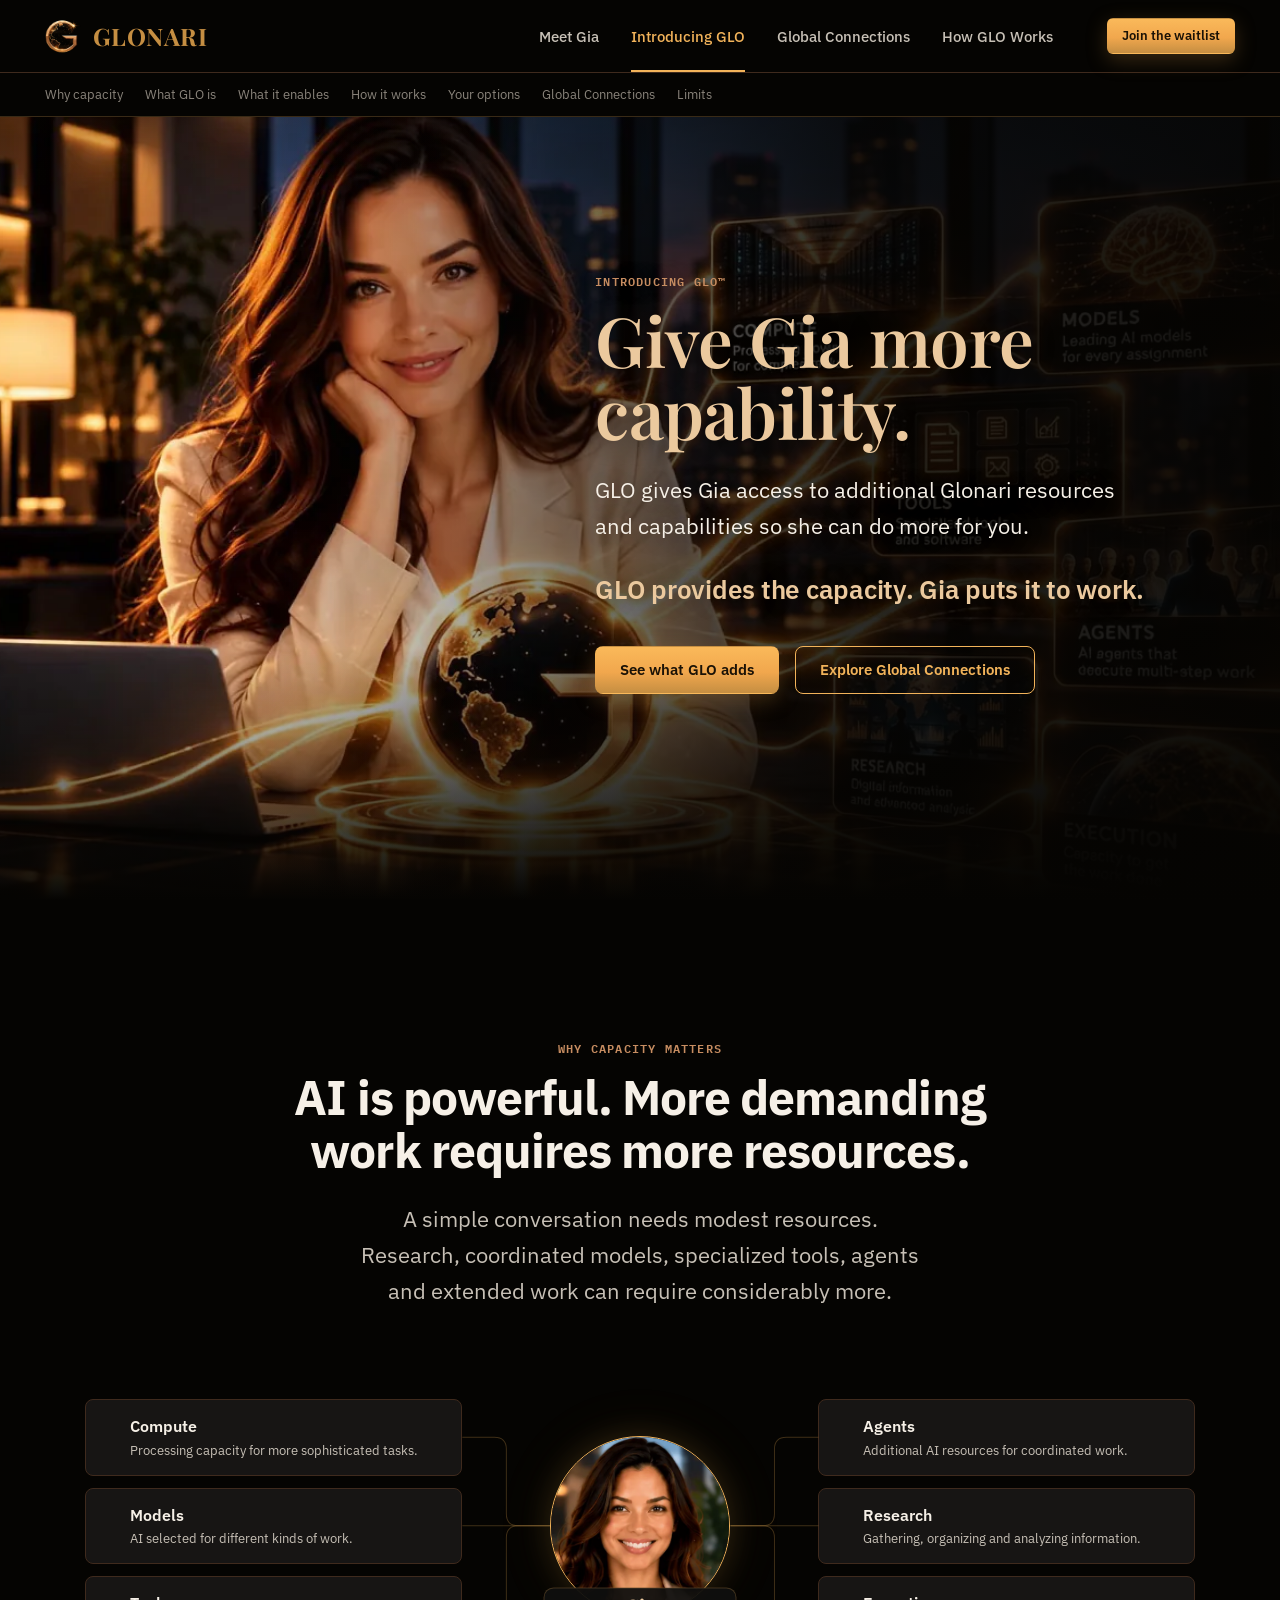
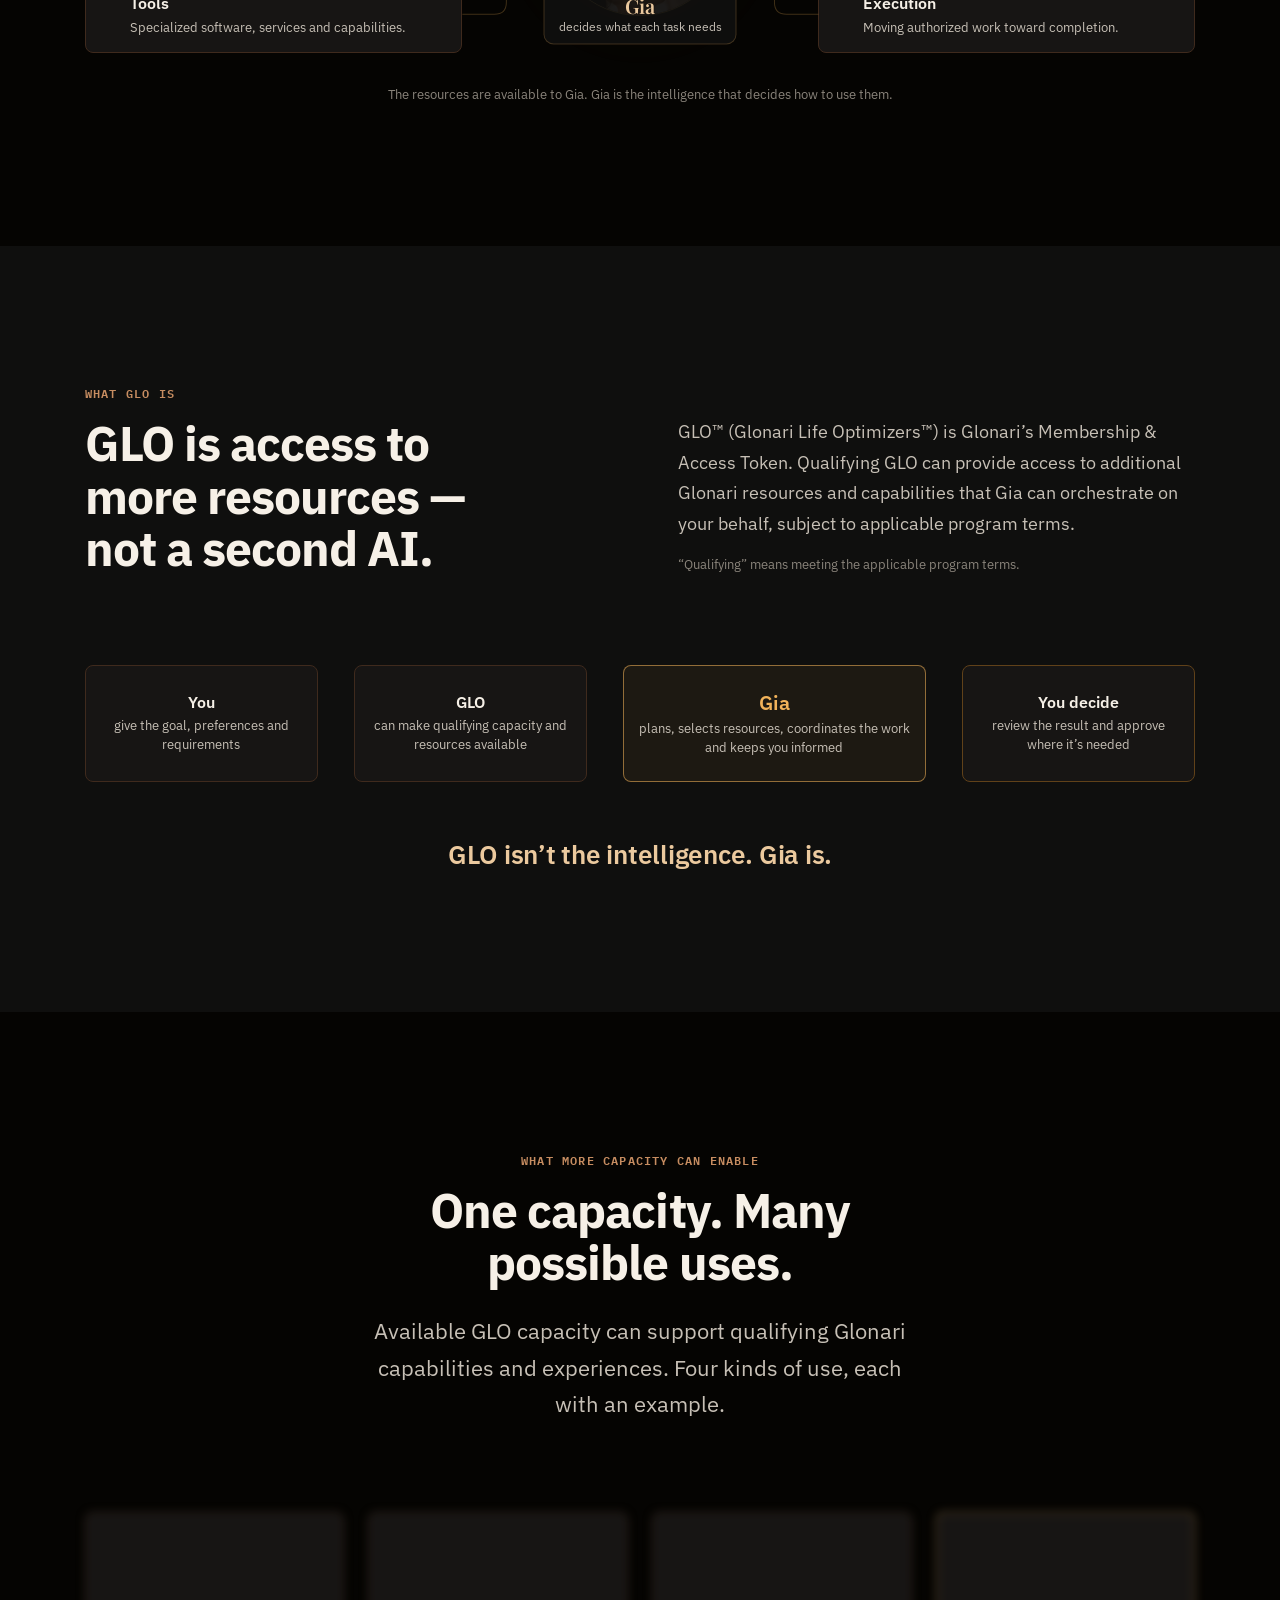
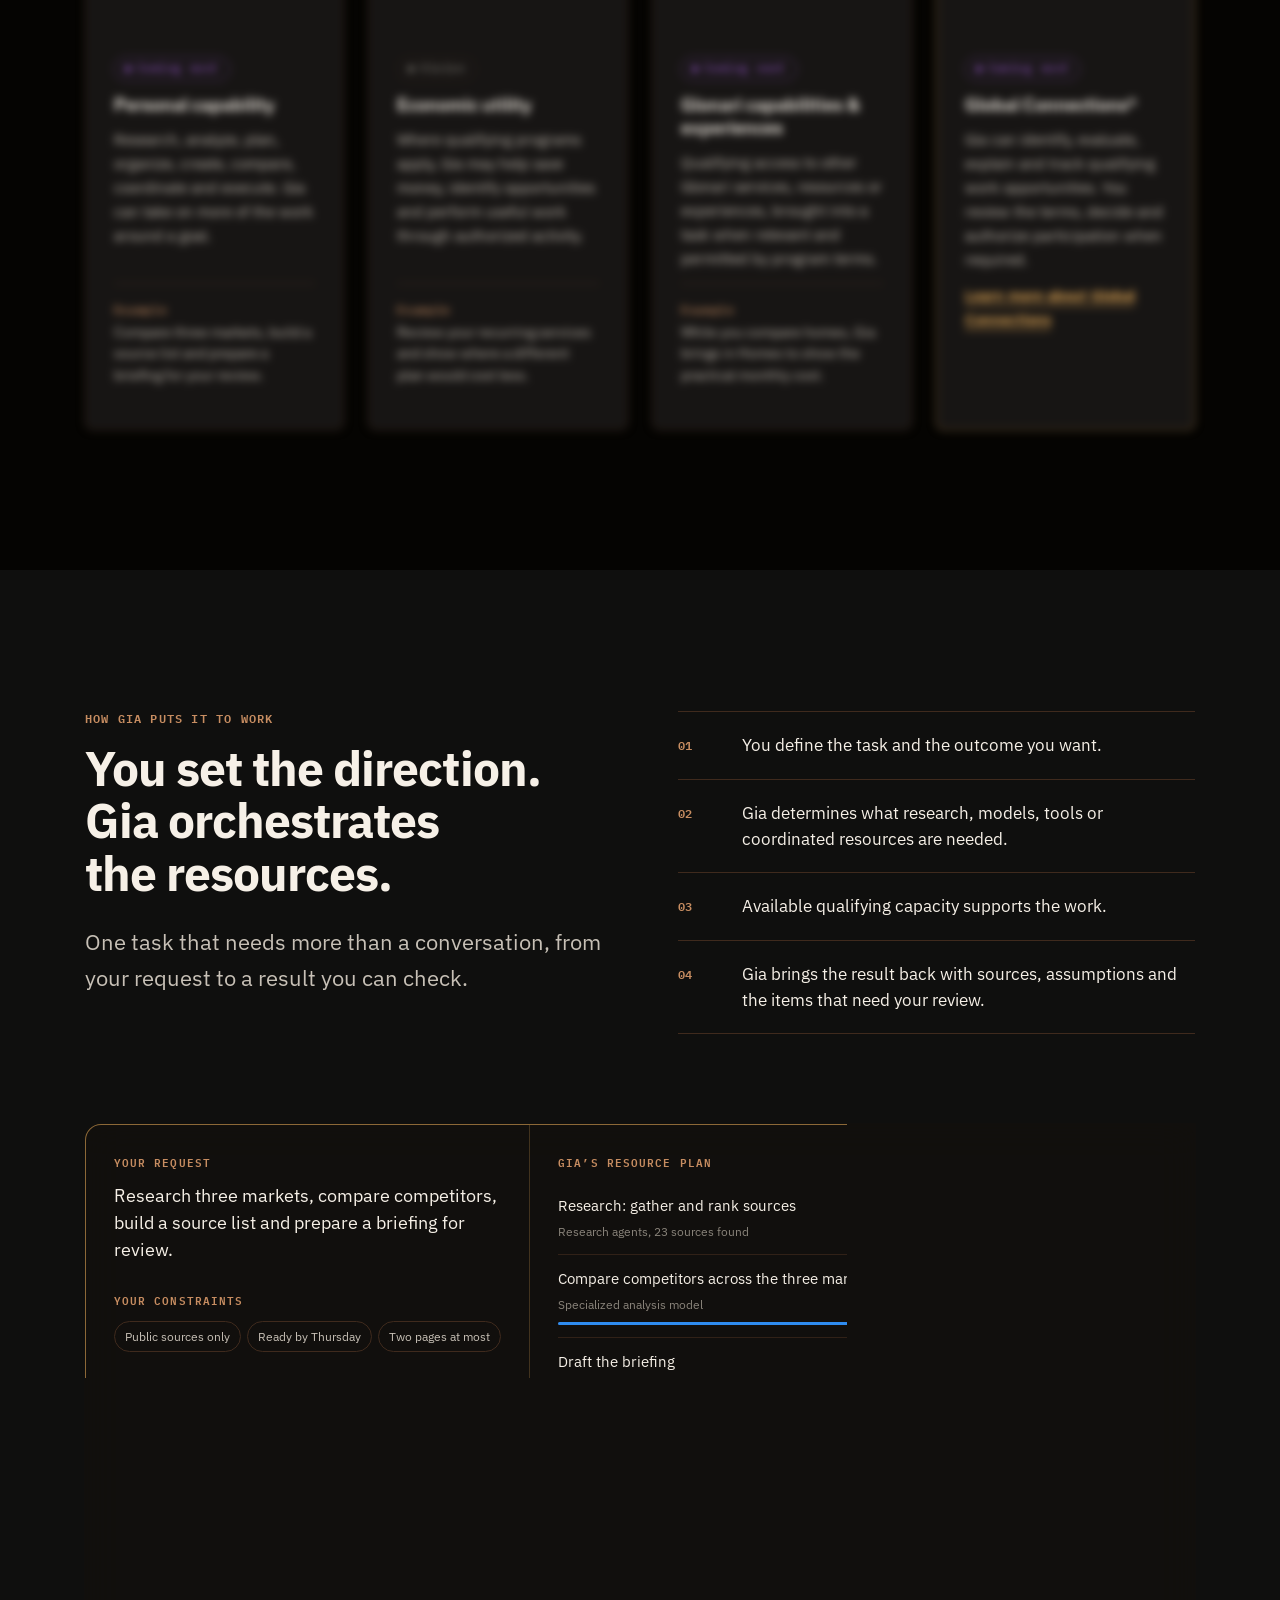
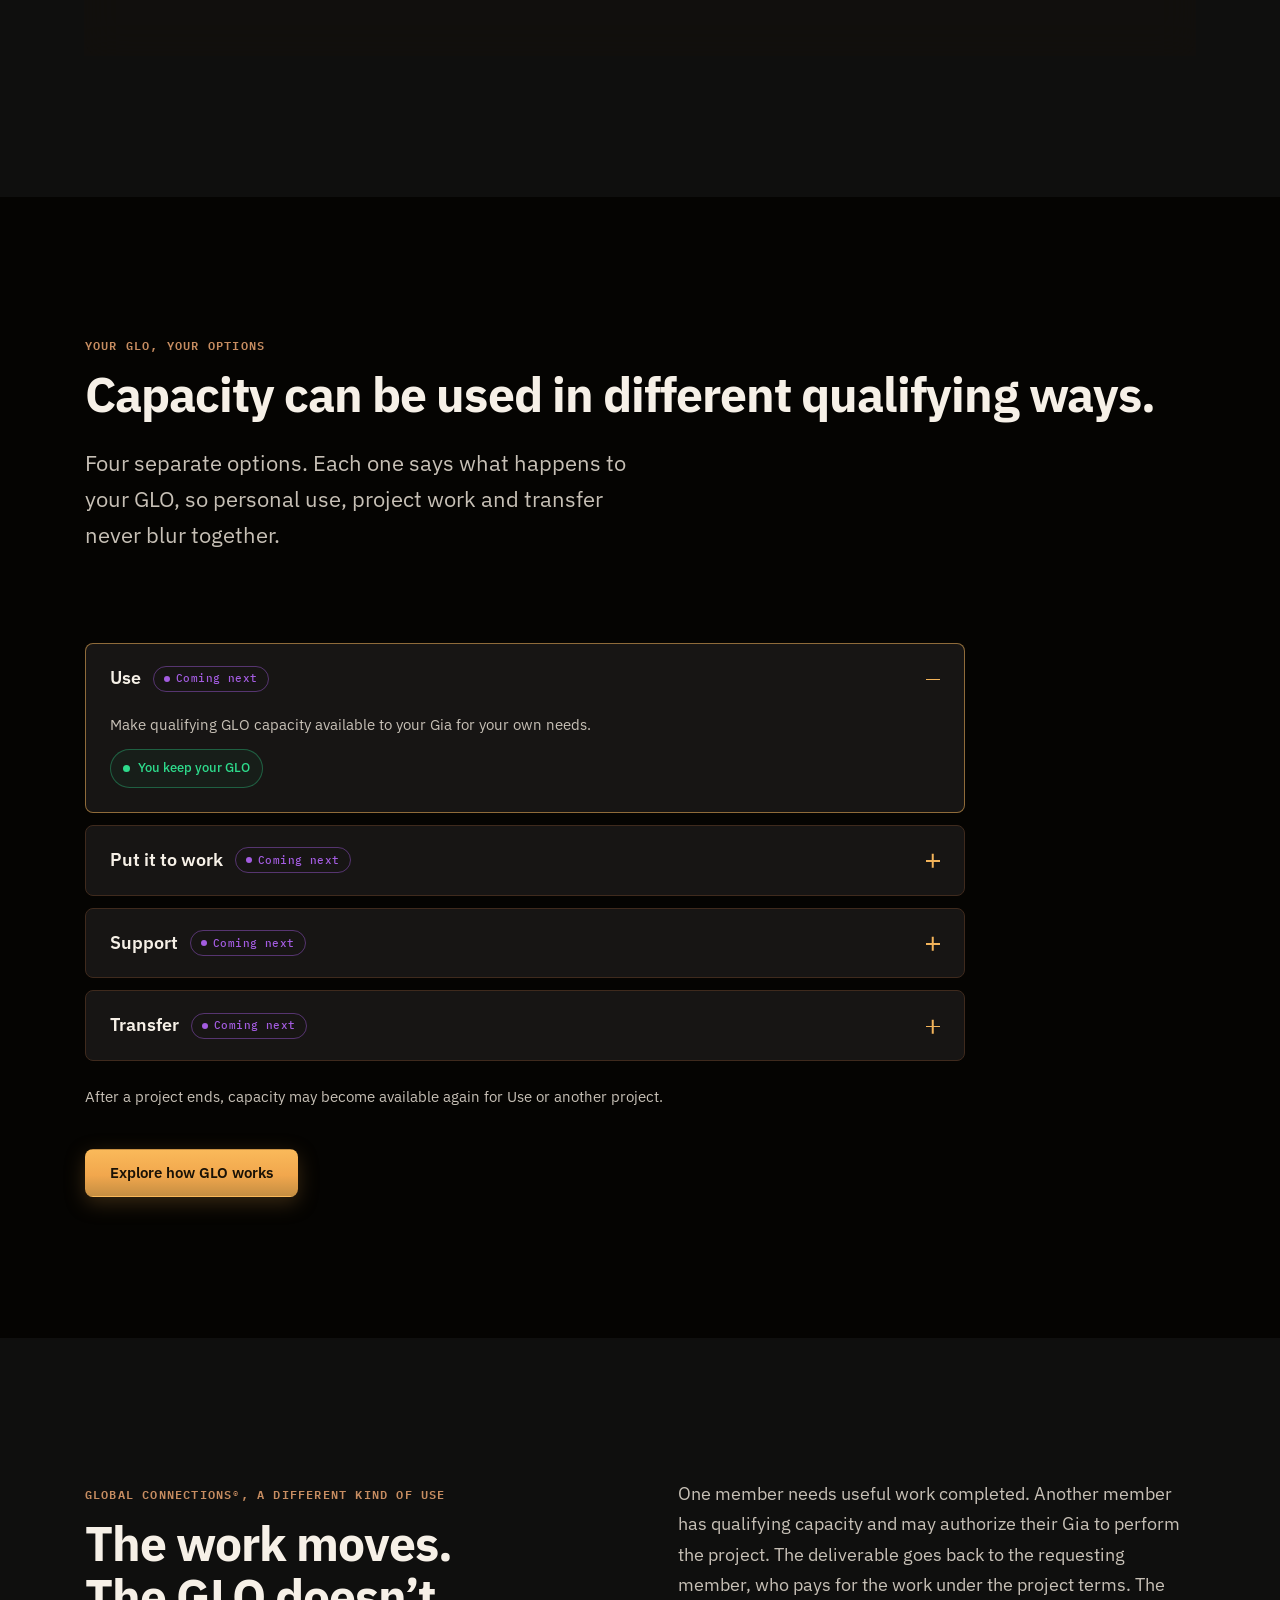
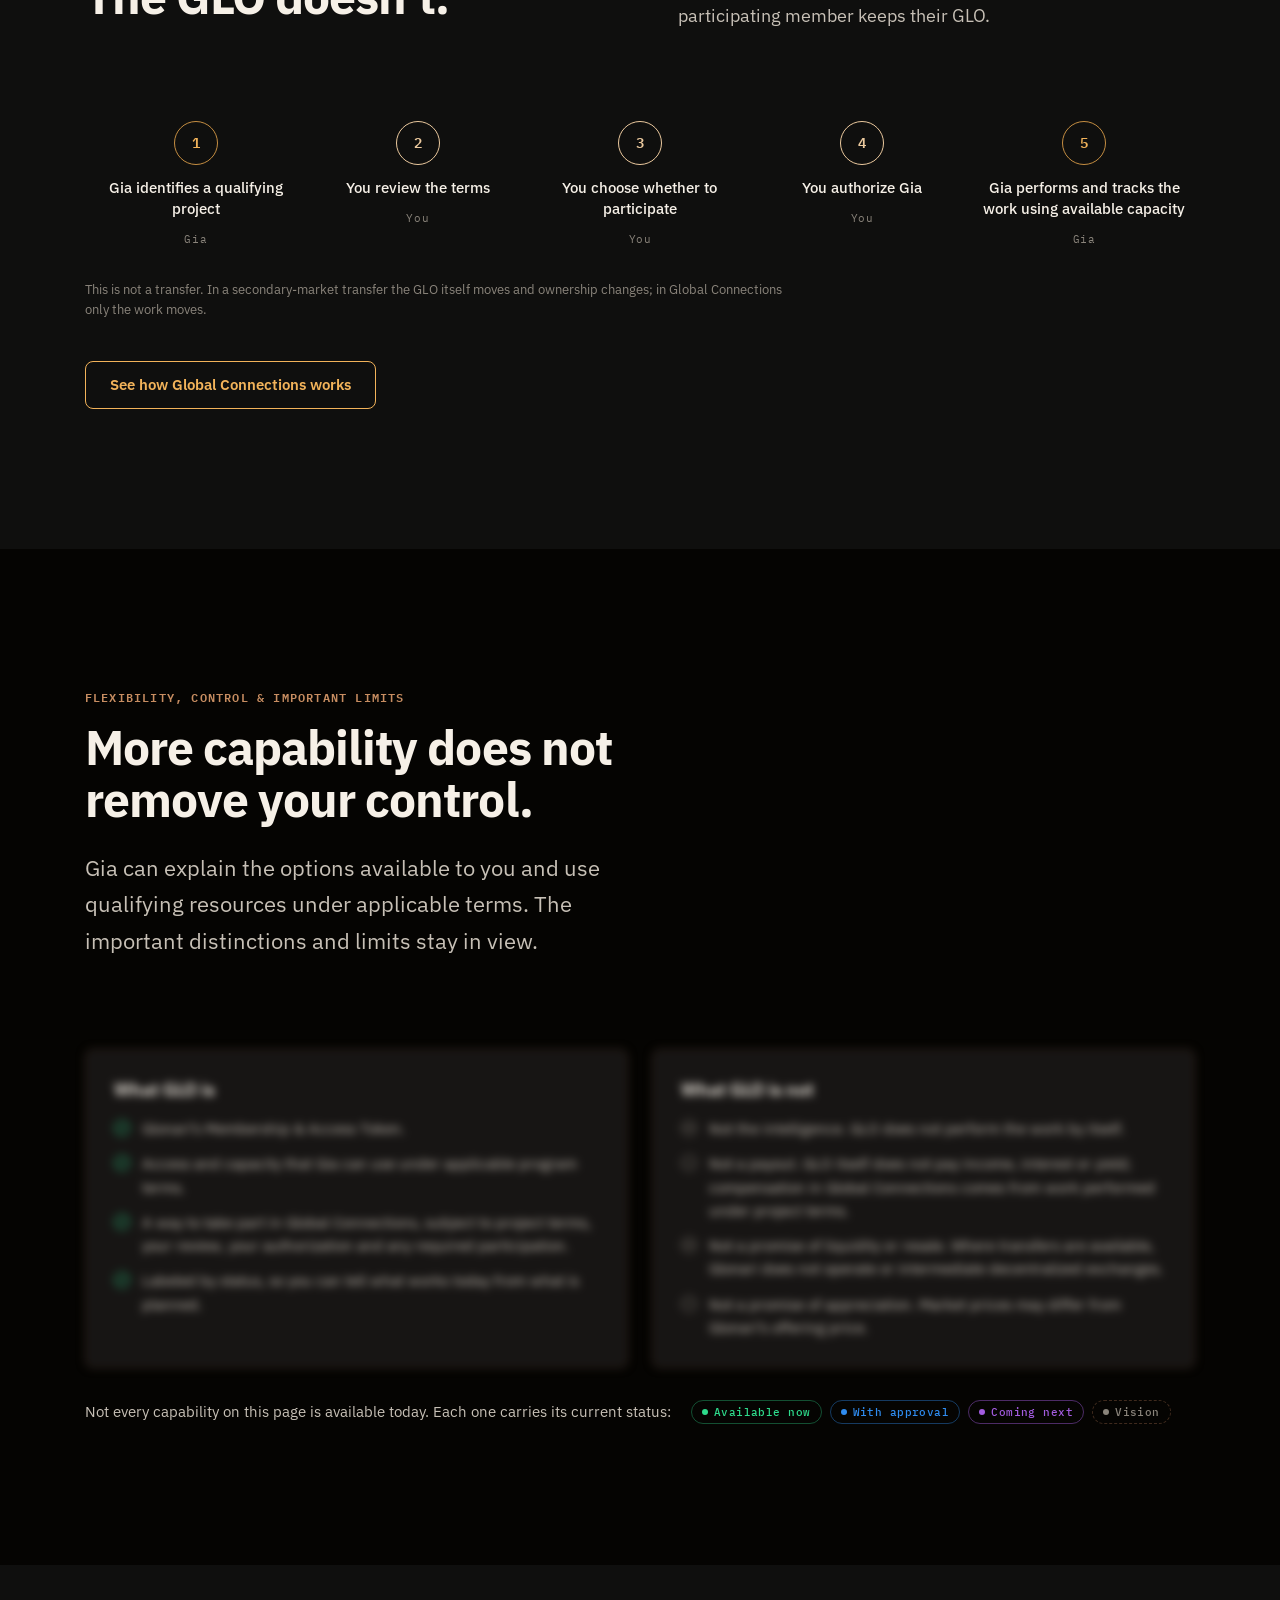
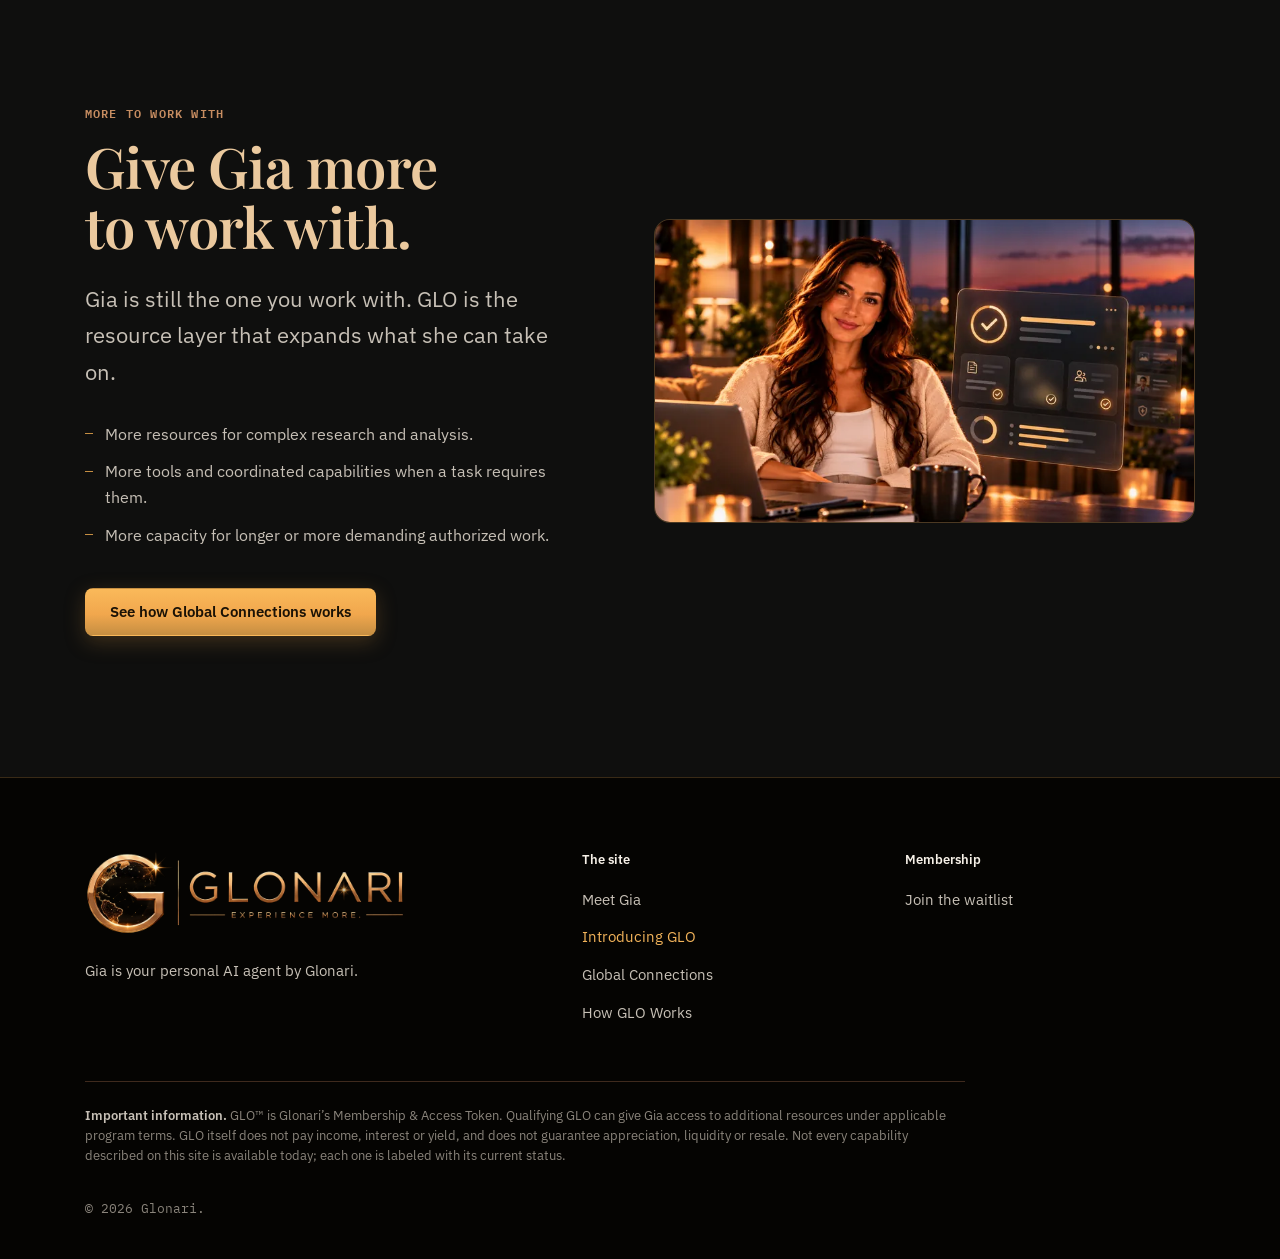
==== commit 9f29c8a8: "global-connections" ====
--- a/glo.html
+++ b/glo.html
@@ -4,7 +4,7 @@
 <meta charset="utf-8">
 <meta name="viewport" content="width=device-width, initial-scale=1, viewport-fit=cover">
 <meta name="robots" content="noindex">
-<title>Introducing GLO — draft</title>
+<title>Introducing GLO</title>
 <meta name="description" content="GLO gives Gia access to additional Glonari resources and capabilities so she can do more for you.">
 <link rel="preconnect" href="https://fonts.googleapis.com">
 <link rel="preconnect" href="https://fonts.gstatic.com" crossorigin>
@@ -75,8 +75,8 @@
 <main id="main">
 
 <!-- 01 HERO -->
-<section class="page-hero page-hero--right" id="intro" aria-labelledby="intro-title">
-  <div class="page-hero__media" style="--focus: 30% 50%">
+<section class="page-hero page-hero--right page-hero--below-header" id="intro" aria-labelledby="intro-title">
+  <div class="page-hero__media" style="--focus: 30% 10%">
     <video data-play-once data-delay="800" data-still="assets/images/hero-glo-still.webp" muted playsinline preload="auto" poster="assets/images/hero-glo-poster.webp" width="1280" height="720" aria-hidden="true">
       <source src="assets/video/hero-glo.mp4" type="video/mp4">
     </video>
@@ -133,13 +133,13 @@
         <p class="caption">“Qualifying” means meeting the applicable program terms.</p>
       </div>
     </div>
-    <ol class="flow gap-major">
+    <ol class="flow gap-major" data-draw>
       <li class="flow__node"><span class="flow__title">You</span><span class="flow__sub">give the goal, preferences and requirements</span></li>
       <li class="flow__node"><span class="flow__title">GLO</span><span class="flow__sub">can make qualifying capacity and resources available</span></li>
       <li class="flow__node is-key"><span class="flow__title">Gia</span><span class="flow__sub">plans, selects resources, coordinates the work and keeps you informed</span></li>
       <li class="flow__node is-end"><span class="flow__title">You decide</span><span class="flow__sub">review the result and approve where it’s needed</span></li>
     </ol>
-    <p class="principle principle--center glo-principle">GLO isn’t the intelligence. Gia is.</p>
+    <p class="principle principle--center glo-principle" data-shine>GLO isn’t the intelligence. Gia is.</p>
   </div>
 </section>
 
@@ -151,8 +151,8 @@
       <h2 class="h2" id="enables-title">One capacity. Many possible uses.</h2>
       <p class="lead">Available GLO capacity can support qualifying Glonari capabilities and experiences. Four kinds of use, each with an example.</p>
     </header>
-    <div class="cards cards--4 gap-major">
-      <article class="card card--flex">
+    <div class="cards cards--4 gap-major" data-stagger>
+      <article class="card card--flex" data-spotlight>
         <div class="card__art"><svg viewBox="0 0 144 96" fill="none" stroke="currentColor" stroke-width="1.5" stroke-linecap="round" stroke-linejoin="round" aria-hidden="true" focusable="false">
           <circle cx="14" cy="24" r="6" vector-effect="non-scaling-stroke"/>
           <circle cx="14" cy="48" r="6" vector-effect="non-scaling-stroke"/>
@@ -170,7 +170,7 @@
         <p class="small">Research, analyze, plan, organize, create, compare, coordinate and execute. Gia can take on more of the work around a goal.</p>
         <p class="card__example"><b>Example</b>Compare three markets, build a source list and prepare a briefing for your review.</p>
       </article>
-      <article class="card card--flex">
+      <article class="card card--flex" data-spotlight>
         <div class="card__art"><svg viewBox="0 0 144 96" fill="none" stroke="currentColor" stroke-width="1.5" stroke-linecap="round" stroke-linejoin="round" aria-hidden="true" focusable="false">
           <path d="M34 20A10 10 0 1 1 44 30" vector-effect="non-scaling-stroke"/>
           <path d="M47.5 26.5L44 30L47.5 33.5" vector-effect="non-scaling-stroke"/>
@@ -188,7 +188,7 @@
         <p class="small">Where qualifying programs apply, Gia may help save money, identify opportunities and perform useful work through authorized activity.</p>
         <p class="card__example"><b>Example</b>Review your recurring services and show where a different plan would cost less.</p>
       </article>
-      <article class="card card--flex">
+      <article class="card card--flex" data-spotlight>
         <div class="card__art"><svg viewBox="0 0 144 96" fill="none" stroke="currentColor" stroke-width="1.5" stroke-linecap="round" stroke-linejoin="round" aria-hidden="true" focusable="false">
           <path d="M8 52L32 32L56 52" vector-effect="non-scaling-stroke"/>
           <path d="M14 47V80H50V47" vector-effect="non-scaling-stroke"/>
@@ -203,7 +203,7 @@
         <p class="small">Qualifying access to other Glonari services, resources or experiences, brought into a task when relevant and permitted by program terms.</p>
         <p class="card__example"><b>Example</b>While you compare homes, Gia brings in Homes to show the practical monthly cost.</p>
       </article>
-      <article class="card card--flex card--key">
+      <article class="card card--flex card--key" data-spotlight>
         <div class="card__art"><svg viewBox="0 0 144 96" fill="none" stroke="currentColor" stroke-width="1.5" stroke-linecap="round" stroke-linejoin="round" aria-hidden="true" focusable="false">
           <circle cx="14" cy="48" r="6" vector-effect="non-scaling-stroke"/>
           <circle cx="14" cy="68" r="4" vector-effect="non-scaling-stroke"/>
@@ -337,7 +337,7 @@
       </header>
       <p class="body">One member needs useful work completed. Another member has qualifying capacity and may authorize their Gia to perform the project. The deliverable goes back to the requesting member, who pays for the work under the project terms. The participating member keeps their GLO.</p>
     </div>
-    <ol class="steps-line gap-major">
+    <ol class="steps-line gap-major" data-draw>
       <li class="steps-line__item"><span class="steps-line__label">Gia identifies a qualifying project</span><span class="steps-line__who">Gia</span></li>
       <li class="steps-line__item is-you"><span class="steps-line__label">You review the terms</span><span class="steps-line__who">You</span></li>
       <li class="steps-line__item is-you"><span class="steps-line__label">You choose whether to participate</span><span class="steps-line__who">You</span></li>
@@ -357,7 +357,7 @@
       <h2 class="h2" id="limits-title">More capability does not remove your control.</h2>
       <p class="lead">Gia can explain the options available to you and use qualifying resources under applicable terms. The important distinctions and limits stay in view.</p>
     </header>
-    <div class="isnot gap-major">
+    <div class="isnot gap-major" data-stagger>
       <section class="isnot__col isnot__col--is" aria-labelledby="is-title">
         <h3 class="h4" id="is-title">What GLO is</h3>
         <ul>
@@ -402,7 +402,7 @@
       </div>
     </div>
     <figure class="media-frame" style="--ratio: 16 / 9">
-      <div class="media-frame__box">
+      <div class="media-frame__box" data-parallax>
         <picture>
           <source type="image/webp" srcset="assets/images/final-glo-800.webp 800w, assets/images/final-glo-1600.webp 1600w" sizes="(max-width: 960px) 100vw, 560px">
           <img src="assets/images/final-glo-1600.jpg" srcset="assets/images/final-glo-800.jpg 800w, assets/images/final-glo-1600.jpg 1600w" sizes="(max-width: 960px) 100vw, 560px" width="1600" height="900" loading="lazy" decoding="async" alt="Gia at her desk in the evening, beside a workspace panel showing completed work">
--- a/css/components.css
+++ b/css/components.css
@@ -110,6 +110,9 @@
 .page-hero__media { position: absolute; inset: 0; z-index: -2; margin: 0; }
 .page-hero__media > picture { display: contents; }
 .page-hero__media > img, .page-hero__media > picture > img, .page-hero__media > video { width: 100%; height: 100%; object-fit: cover; object-position: var(--focus, 50% 50%); display: block; }
+/* --below-header: the media starts below the solid fixed header, so a subject at the top of the frame (a head) is
+   never hidden under it; pair it with a --focus near the top (e.g. 30% 10%) so any excess is cropped from the bottom. */
+.page-hero--below-header .page-hero__media { top: var(--header-h); }
 .page-hero__media--placeholder { background: radial-gradient(ellipse at 68% 40%, rgba(241, 167, 77, .16), transparent 60%), var(--gp-black); }
 /* Darkening: strongest behind the text, fading toward the subject; a soft fade into the next section. */
 .page-hero::before {
@@ -204,7 +207,7 @@
    96px area (72px at 560px and below), drawing aligned left, line art in currentColor.
    A slot without an svg or img takes no space. */
 .card__art { display: flex; align-items: center; justify-content: flex-start; height: 96px; margin-bottom: 20px; color: var(--gp-gold); }
-.card--flex > .card__art { margin-bottom: 8px; } /* plus the card's 12px gap */
+.card--flex > .card__art, .option > .card__art { margin-bottom: 8px; } /* plus the card's 12px gap */
 .card__art > svg { display: block; height: 100%; width: auto; max-width: 100%; fill: none; stroke: currentColor; stroke-width: 1.5; stroke-linecap: round; stroke-linejoin: round; overflow: visible; }
 .card__art > img { display: block; width: auto; height: auto; max-height: 100%; max-width: 100%; }
 .card__art:not(:has(svg, img)) { display: none; }
@@ -428,11 +431,23 @@
    Every hiding start state needs a class the script adds (.stagger-on, .draw-on) and sits inside
    prefers-reduced-motion: no-preference, so without JS or under reduced motion the final state shows. */
 
-/* Parallax [data-parallax] on .media-frame__box, .final__media, .page-hero__media: the frame clips the media. */
+/* Parallax on hover [data-parallax] on .media-frame__box, .final__media: the frame clips the media.
+   At rest the photo is its normal size (object-fit: cover). With a mouse, on hover the frame grows to 1.02 with a
+   brighter gold border and a soft shadow; the photo grows to 1.08 and the script moves it against the pointer
+   (translate, at most 12px). In 400ms, back in 600ms. Never on touch devices or under reduced motion. */
 [data-parallax] { overflow: hidden; }
 .final__media[data-parallax] { border-radius: 16px; border: 1px solid var(--gp-glass-border); background: var(--gp-surface-2); }
 .final__media[data-parallax] > .final__img { display: block; border: 0; border-radius: 0; }
-.parallax-on .parallax-media { will-change: transform; }
+@media (hover: hover) and (pointer: fine) and (prefers-reduced-motion: no-preference) {
+  .parallax-on { transition: scale .6s var(--ease), border-color .6s var(--ease), box-shadow .6s var(--ease); }
+  .parallax-on .parallax-media { transition: scale .6s var(--ease); }
+  .parallax-on.is-hover {
+    scale: 1.02; border-color: var(--gp-glass-border-active);
+    box-shadow: 0 18px 48px rgba(0, 0, 0, .45), 0 0 24px rgba(250, 185, 90, .12);
+    transition-duration: .4s;
+  }
+  .parallax-on.is-hover .parallax-media { scale: 1.08; transition-duration: .4s; will-change: scale, translate; }
+}
 
 @media (prefers-reduced-motion: no-preference) {
   /* Staggered entry [data-stagger]: children appear 120ms apart, on every visit (the script re-arms it). */
@@ -453,6 +468,19 @@
   }
   .draw-on .draw-x { transform: scaleX(0); transform-origin: left center; }
   .draw-on.is-drawn .draw-x { transform: none; transition: transform 1s var(--ease) var(--draw-delay, 0s); }
+
+  /* .flow[data-draw], .steps-line[data-draw]: the connector lines (::after) open one after another,
+     by item order (--draw-i from the script); a .flow arrowhead (::before) appears after its line. */
+  .flow.draw-on > .flow__node::after,
+  .steps-line.draw-on > .steps-line__item::after { transform: scaleX(0); transform-origin: left center; }
+  .flow.draw-on > .flow__node::before { opacity: 0; }
+  .flow.draw-on.is-drawn > .flow__node::after { transform: none; transition: transform .45s var(--ease) calc(var(--draw-i, 0) * .25s); }
+  .flow.draw-on.is-drawn > .flow__node::before { opacity: 1; transition: opacity .15s linear calc(var(--draw-i, 0) * .25s + .4s); }
+  .steps-line.draw-on.is-drawn > .steps-line__item::after { transform: none; transition: transform .45s var(--ease) calc(var(--draw-i, 0) * .2s); }
+  @media (max-width: 768px) {
+    .flow.draw-on > .flow__node::after,
+    .steps-line.draw-on > .steps-line__item::after { transform: scaleY(0); transform-origin: center top; }
+  }
 
   /* Shine [data-shine]: one pass of light; the class is removed after it, leaving the solid color. */
   [data-shine].is-shining {
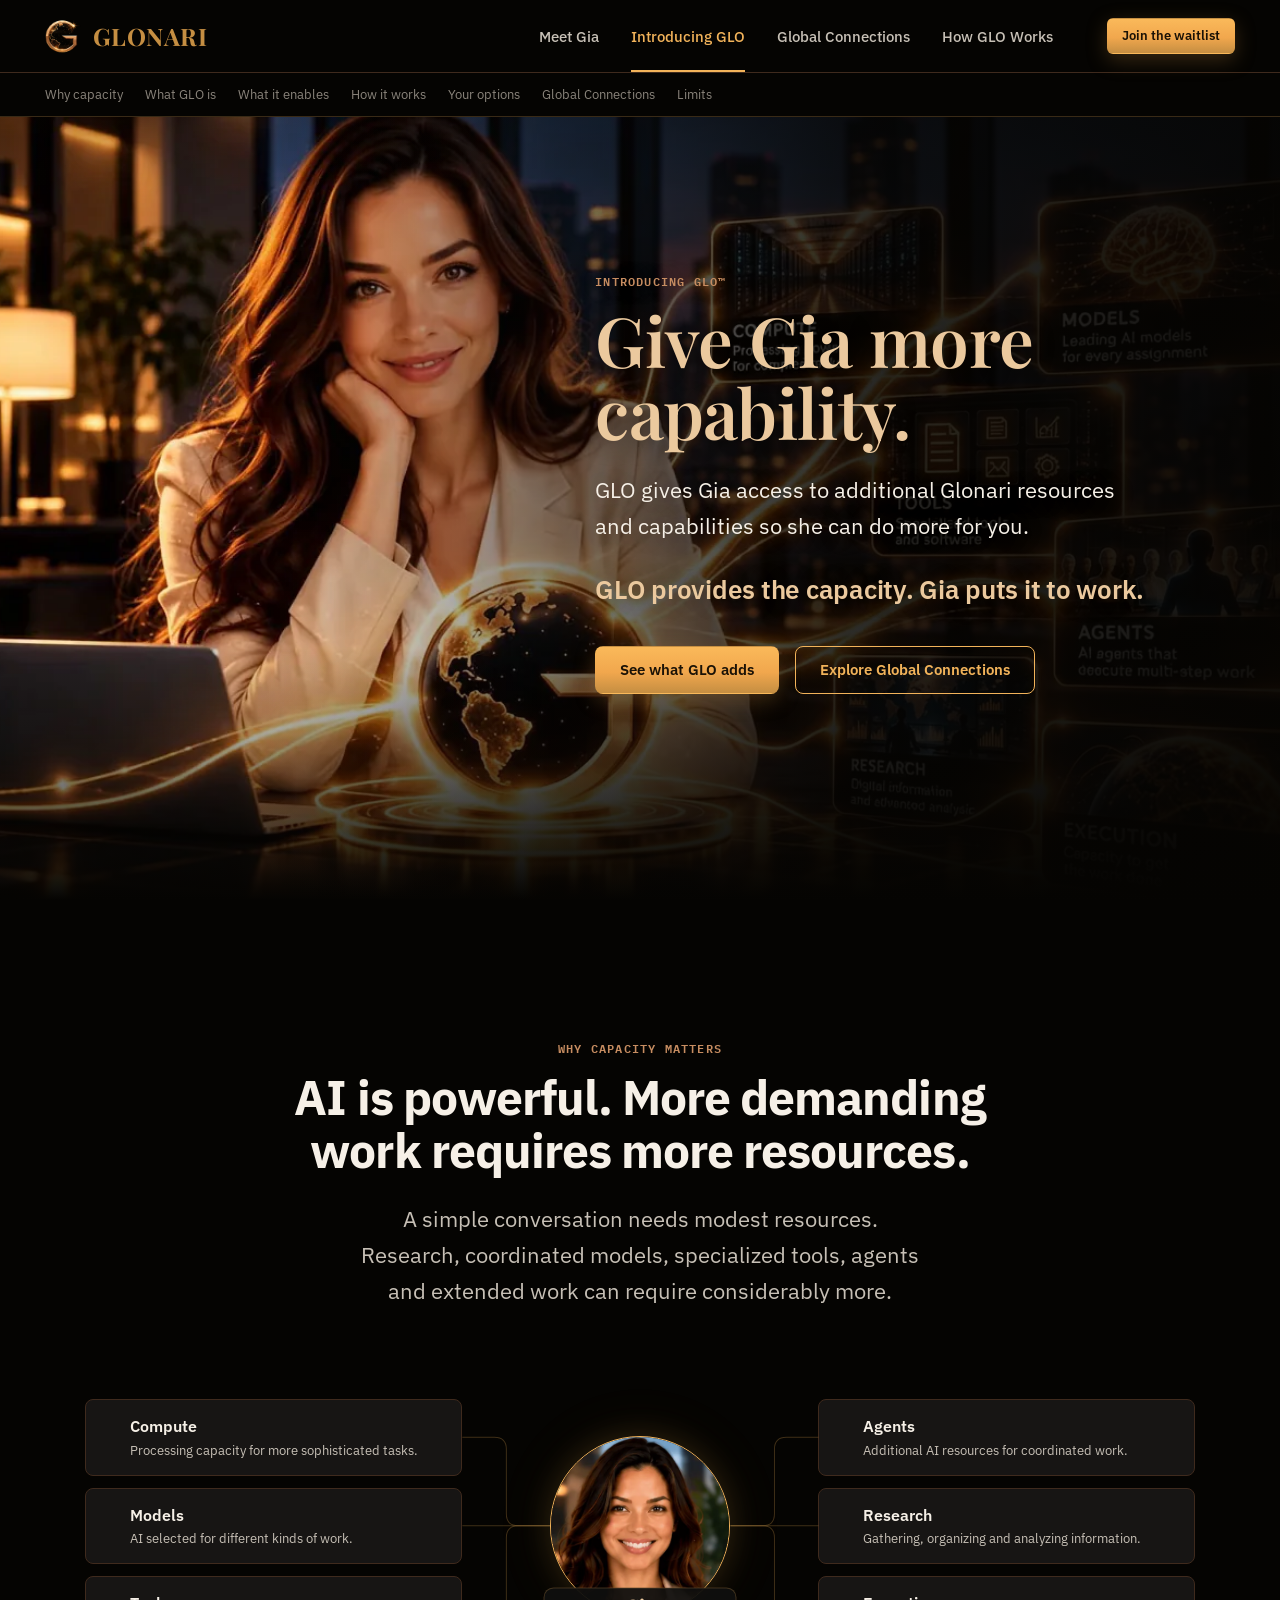
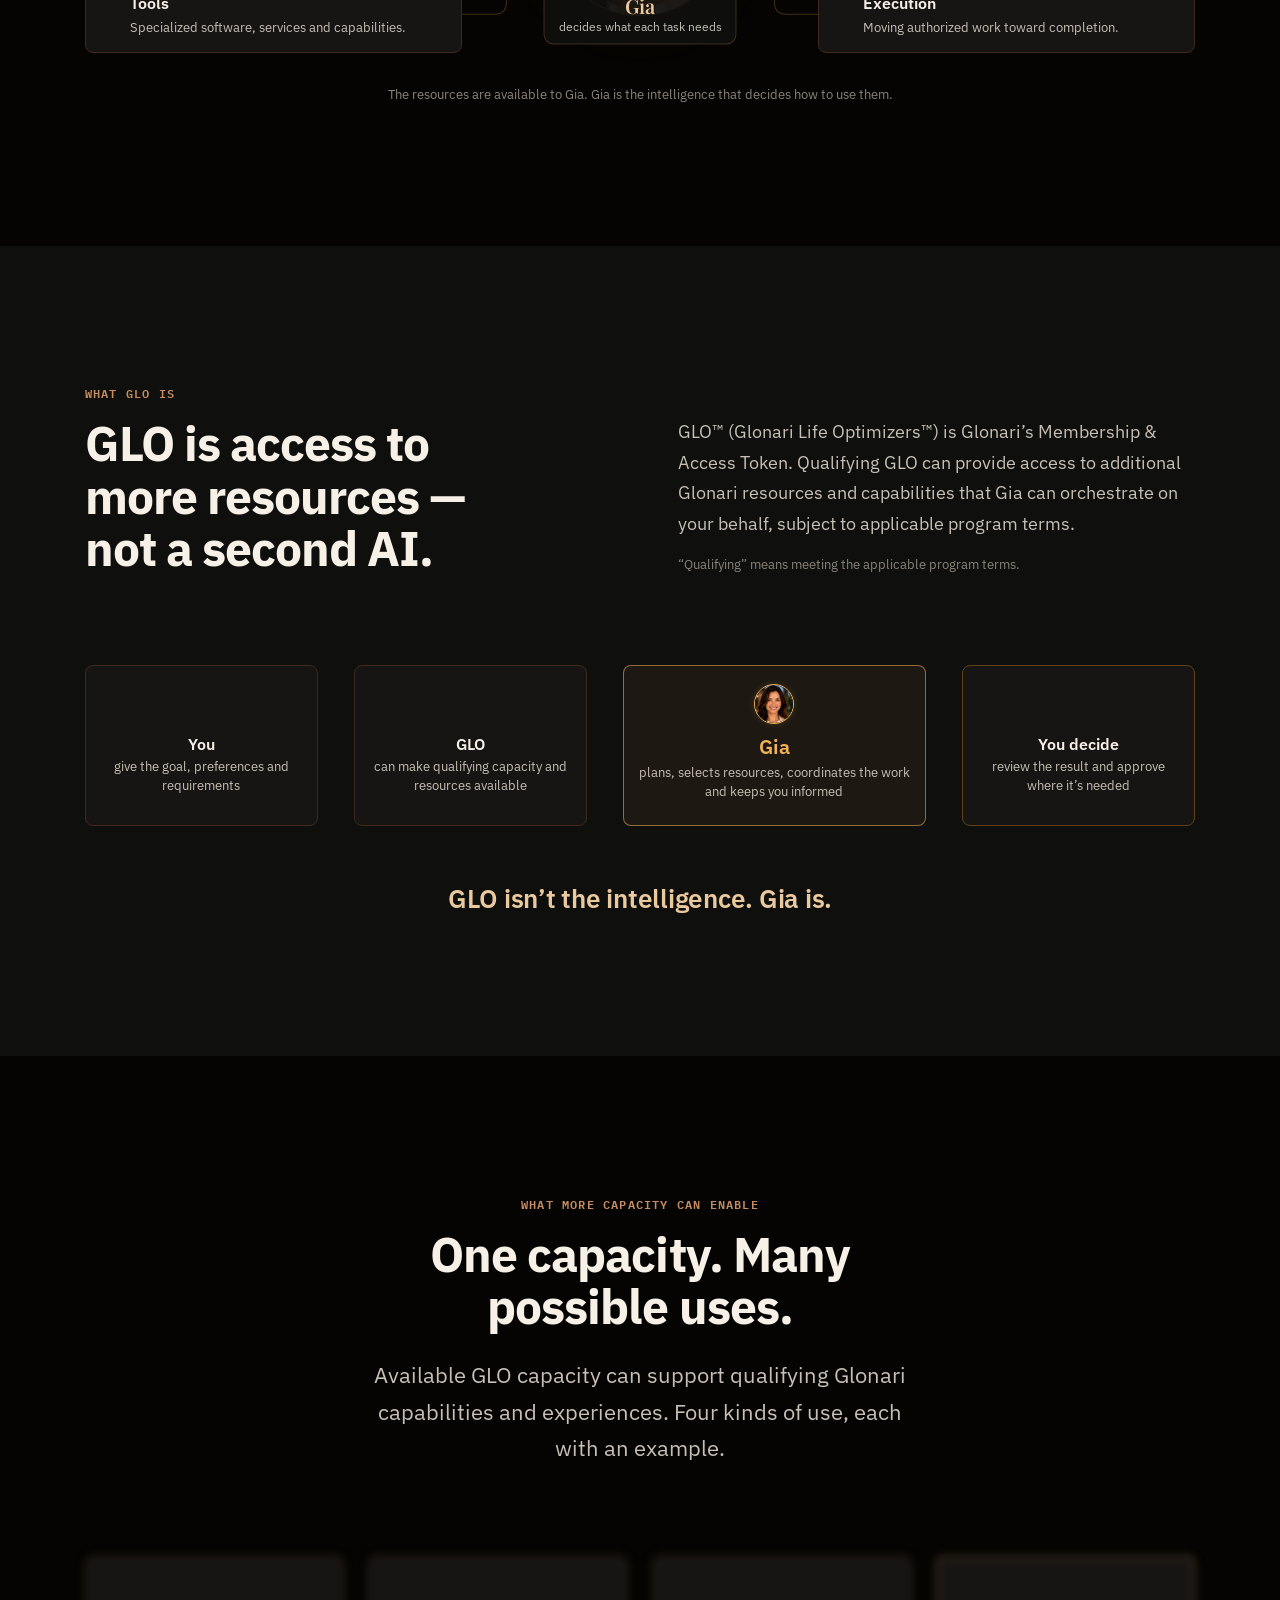
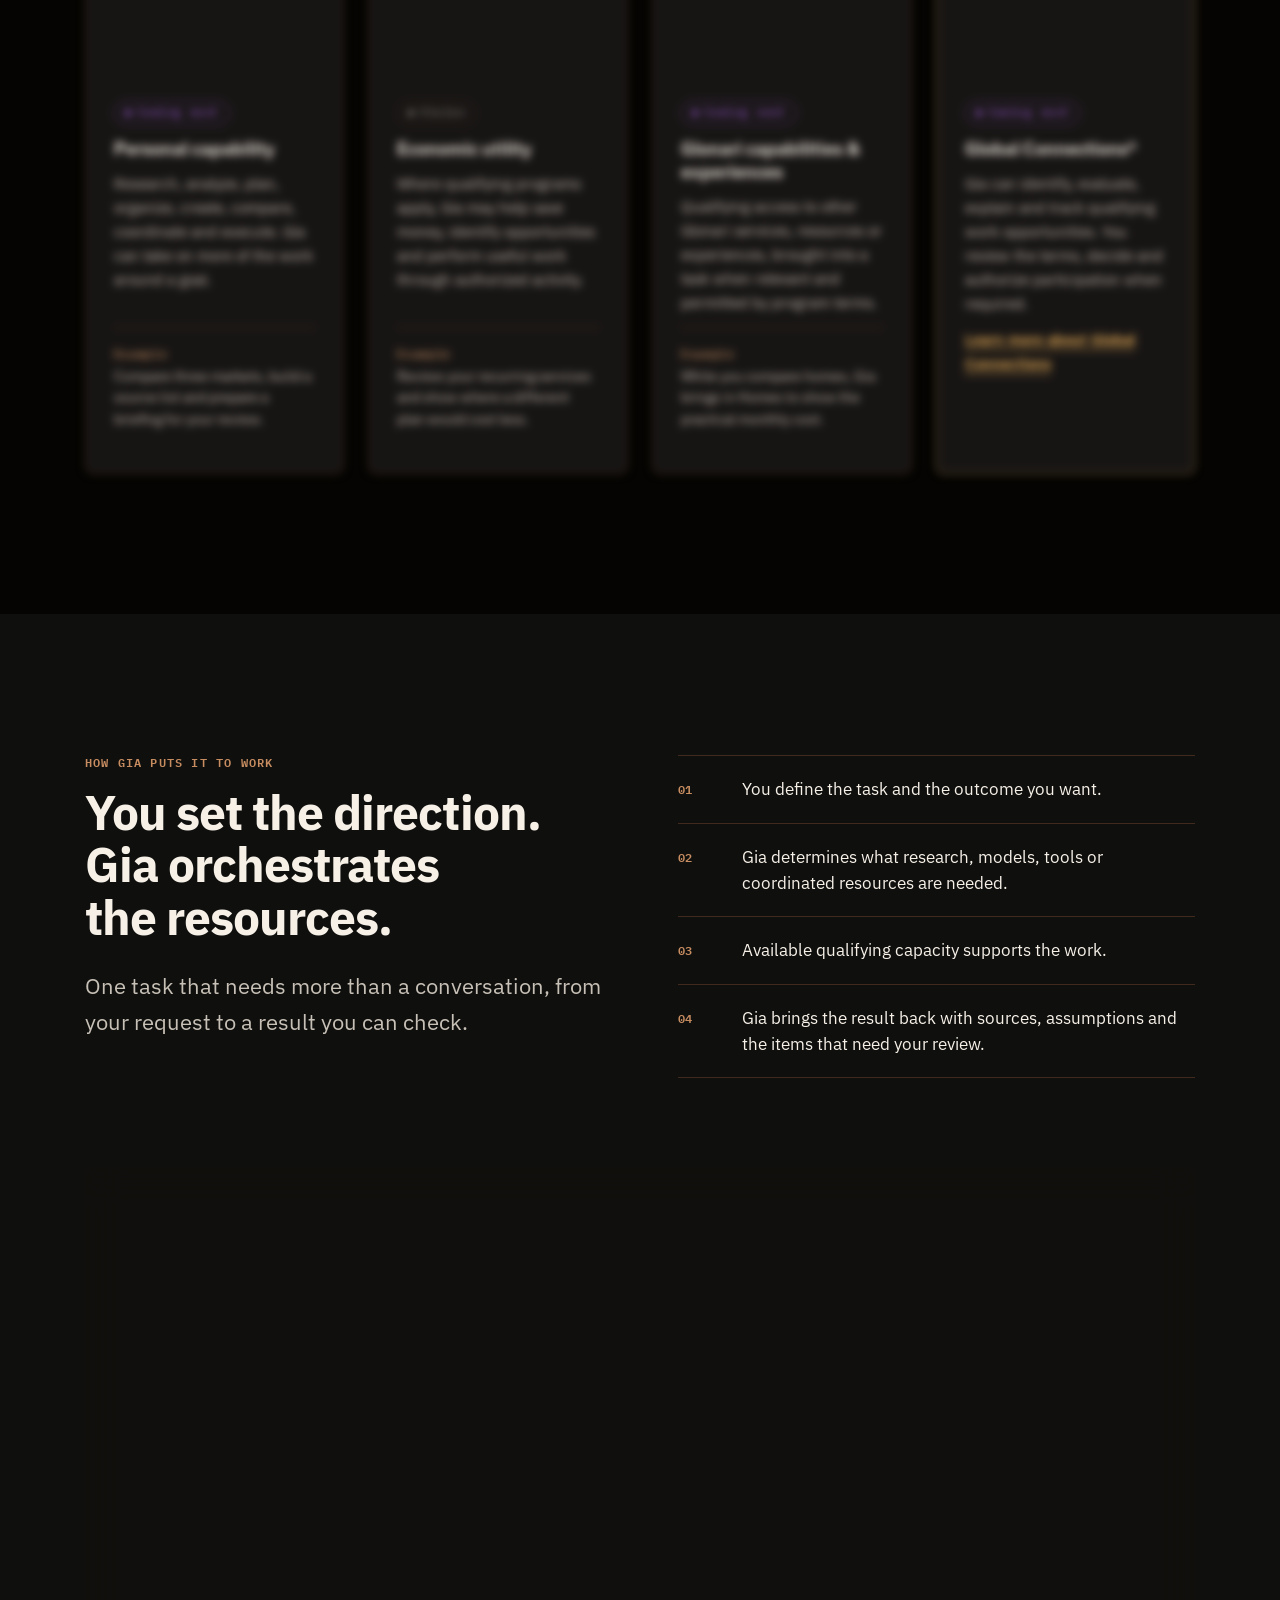
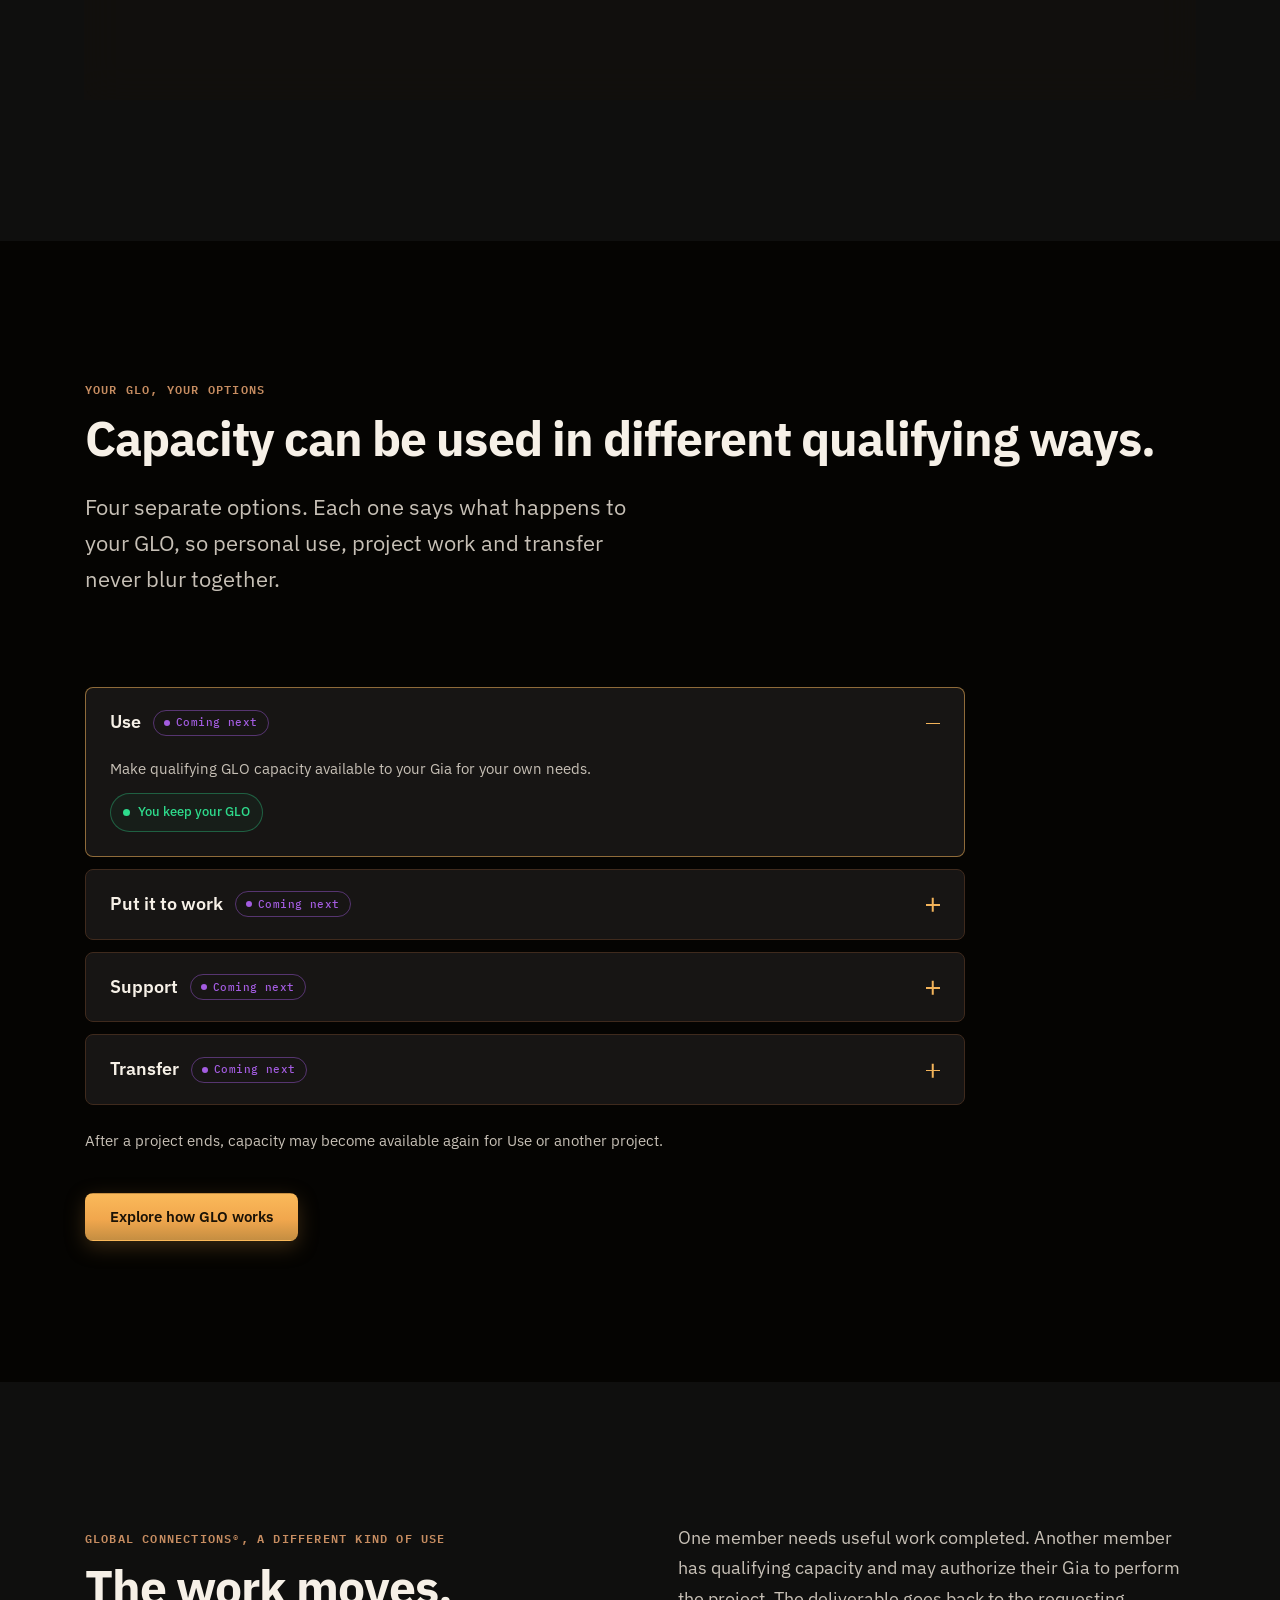
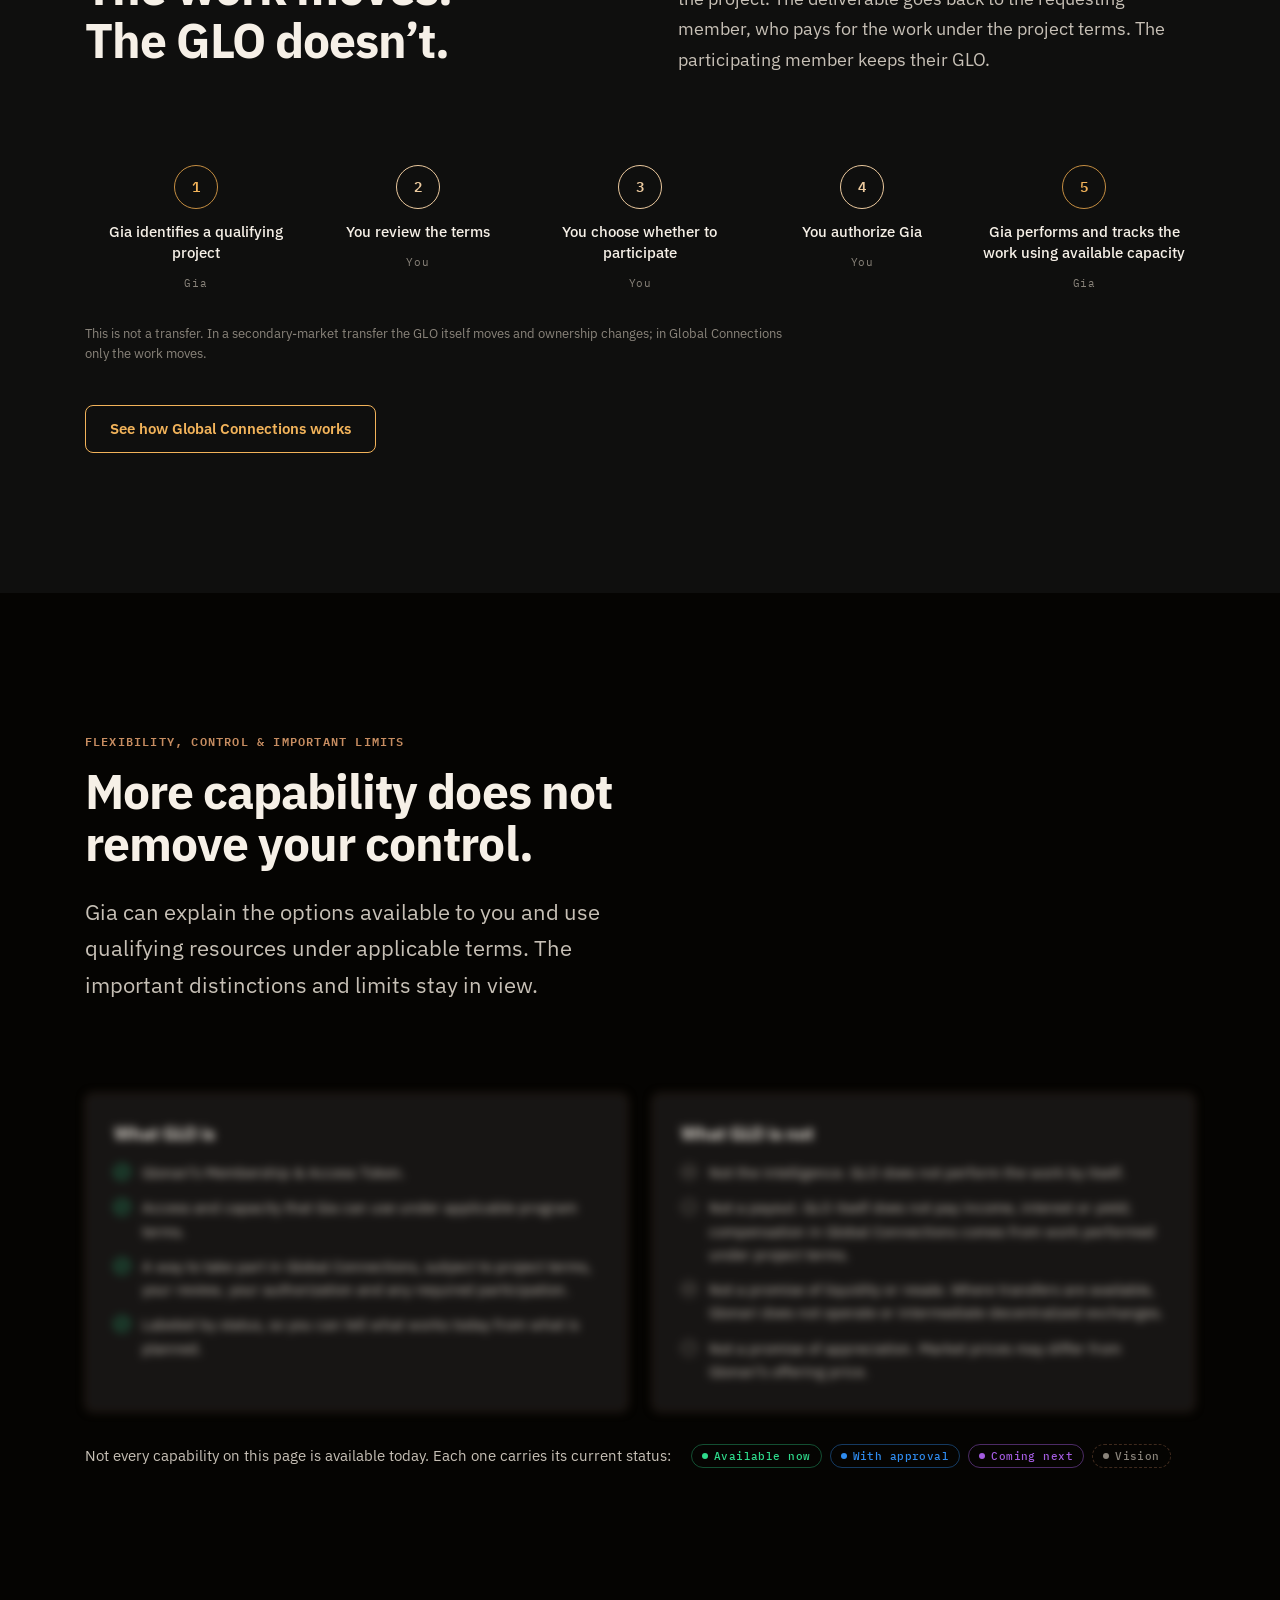
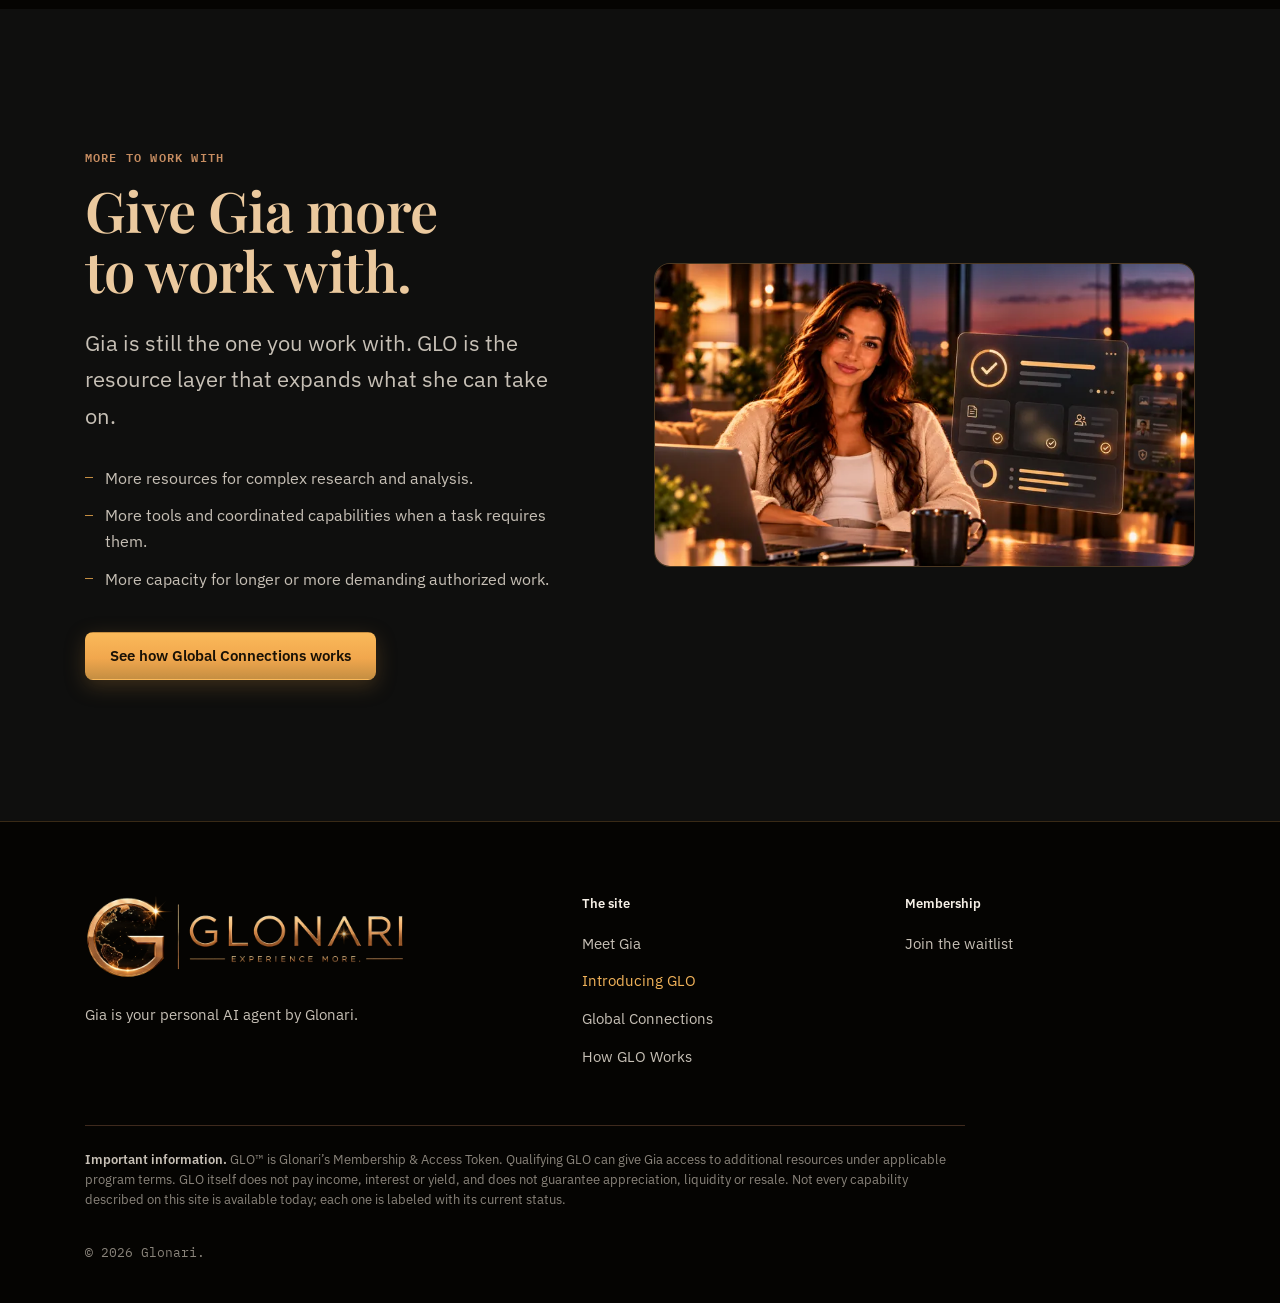
==== commit 671057b3: "what-it-enables" ====
--- a/glo.html
+++ b/glo.html
@@ -134,10 +134,10 @@
       </div>
     </div>
     <ol class="flow gap-major" data-draw>
-      <li class="flow__node"><span class="flow__title">You</span><span class="flow__sub">give the goal, preferences and requirements</span></li>
-      <li class="flow__node"><span class="flow__title">GLO</span><span class="flow__sub">can make qualifying capacity and resources available</span></li>
-      <li class="flow__node is-key"><span class="flow__title">Gia</span><span class="flow__sub">plans, selects resources, coordinates the work and keeps you informed</span></li>
-      <li class="flow__node is-end"><span class="flow__title">You decide</span><span class="flow__sub">review the result and approve where it’s needed</span></li>
+      <li class="flow__node"><svg class="flow__icon" width="24" height="24" viewBox="0 0 24 24" fill="none" stroke="currentColor" stroke-width="1.5" stroke-linecap="round" stroke-linejoin="round" aria-hidden="true" focusable="false"><circle cx="12" cy="8" r="3.5" vector-effect="non-scaling-stroke"/><path d="M5 20c0-3.9 3.1-7 7-7s7 3.1 7 7" vector-effect="non-scaling-stroke"/></svg><span class="flow__title">You</span><span class="flow__sub">give the goal, preferences and requirements</span></li>
+      <li class="flow__node"><svg class="flow__icon" width="24" height="24" viewBox="0 0 24 24" fill="none" stroke="currentColor" stroke-width="1.5" stroke-linecap="round" stroke-linejoin="round" aria-hidden="true" focusable="false"><circle cx="12" cy="12" r="4" vector-effect="non-scaling-stroke"/><path d="M20 12A8 8 0 1 1 12 4" vector-effect="non-scaling-stroke"/></svg><span class="flow__title">GLO</span><span class="flow__sub">can make qualifying capacity and resources available</span></li>
+      <li class="flow__node is-key"><div class="flow__icon flow__icon--gia" aria-hidden="true"><div class="gia-core"><div class="gia-core__photo"><picture><source srcset="assets/images/gia.webp" type="image/webp"><img src="assets/images/gia.png" alt="" width="400" height="400" loading="lazy" decoding="async"></picture></div></div></div><span class="flow__title">Gia</span><span class="flow__sub">plans, selects resources, coordinates the work and keeps you informed</span></li>
+      <li class="flow__node is-end"><svg class="flow__icon" width="24" height="24" viewBox="0 0 24 24" fill="none" stroke="currentColor" stroke-width="1.5" stroke-linecap="round" stroke-linejoin="round" aria-hidden="true" focusable="false"><circle cx="9" cy="8" r="3.5" vector-effect="non-scaling-stroke"/><path d="M2 20c0-3.9 3.1-7 7-7s7 3.1 7 7" vector-effect="non-scaling-stroke"/><path d="M16 10l2 2 4-4" vector-effect="non-scaling-stroke"/></svg><span class="flow__title">You decide</span><span class="flow__sub">review the result and approve where it’s needed</span></li>
     </ol>
     <p class="principle principle--center glo-principle" data-shine>GLO isn’t the intelligence. Gia is.</p>
   </div>
--- a/css/components.css
+++ b/css/components.css
@@ -229,6 +229,17 @@
 .flow--numbered .flow__node { counter-increment: flow; }
 .flow--numbered .flow__title::before { content: counter(flow); display: block; margin-bottom: 6px; font-family: var(--font-mono); font-size: 11px; font-weight: 600; color: var(--gp-copper); }
 
+/* Node icon (DS 8.1): first child of a node, centered in a 40px slot above the title (32px at 768px and below).
+   A 24px line icon, or for Gia a small .gia-core without the plate. Nodes with an icon align to the top,
+   and .is-key keeps the same top padding, so icons and titles line up across the row. */
+.flow__icon { flex: none; align-self: center; margin-bottom: 6px; color: var(--gp-gold-mid); --draw-dur: .8s; }
+svg.flow__icon { width: 24px; height: 24px; margin-top: 8px; margin-bottom: 14px; overflow: visible; }
+.flow__icon--gia { width: 40px; height: 40px; }
+.flow__icon--gia .gia-core { --core: 40px; }
+.flow__icon--gia .gia-core__photo { box-shadow: 0 0 6px rgba(242, 179, 90, .16); } /* the 180px core's halo would spill onto the arrows */
+.flow__node:has(> .flow__icon) { justify-content: flex-start; }
+.flow__node.is-key:has(> .flow__icon) { padding-top: 18px; }
+
 /* Lists reset their margins; keep the shared heading-to-component distance when .gap-major is set. */
 .flow.gap-major, .steps-line.gap-major { margin-top: clamp(64px, 7vw, 96px); }
 
@@ -247,6 +258,10 @@
 @media (max-width: 768px) {
   .flow { flex-direction: column; --flow-gap: 28px; }
   .flow__node { flex: none; padding: 14px 16px; }
+  svg.flow__icon { margin-top: 4px; margin-bottom: 10px; }
+  .flow__icon--gia { width: 32px; height: 32px; }
+  .flow__icon--gia .gia-core { --core: 32px; }
+  .flow__node.is-key:has(> .flow__icon) { padding-top: 14px; }
   .flow__node:not(:last-child)::after { top: calc(100% + 5px); left: 50%; width: 1px; height: calc(var(--flow-gap) - 14px); }
   .flow__node:not(:last-child)::before { top: calc(100% + var(--flow-gap) - 9px); left: calc(50% - 4px); border-left: 4.5px solid transparent; border-right: 4.5px solid transparent; border-top: 6px solid var(--gp-gold-mid); border-bottom: 0; }
   .flow-return { height: auto; margin: 12px 0 0; border: 0; border-radius: 0; text-align: center; }
@@ -464,7 +479,7 @@
   .draw-on:not(.is-drawn) .draw-path { stroke-opacity: 0; }
   .draw-on.is-drawn .draw-path {
     stroke-dashoffset: 0;
-    transition: stroke-dashoffset 1.2s var(--ease) var(--draw-delay, 0s), stroke-opacity 0s linear var(--draw-delay, 0s);
+    transition: stroke-dashoffset var(--draw-dur, 1.2s) var(--ease) var(--draw-delay, 0s), stroke-opacity 0s linear var(--draw-delay, 0s);
   }
   .draw-on .draw-x { transform: scaleX(0); transform-origin: left center; }
   .draw-on.is-drawn .draw-x { transform: none; transition: transform 1s var(--ease) var(--draw-delay, 0s); }
@@ -477,9 +492,26 @@
   .flow.draw-on.is-drawn > .flow__node::after { transform: none; transition: transform .45s var(--ease) calc(var(--draw-i, 0) * .25s); }
   .flow.draw-on.is-drawn > .flow__node::before { opacity: 1; transition: opacity .15s linear calc(var(--draw-i, 0) * .25s + .4s); }
   .steps-line.draw-on.is-drawn > .steps-line__item::after { transform: none; transition: transform .45s var(--ease) calc(var(--draw-i, 0) * .2s); }
+  /* A node icon starts with the arrow leaving its node (--draw-i × .25s), parts .1s apart (--draw-k from the script),
+     each part in .8s (--draw-dur on .flow__icon), so five parts take 1.2s. */
+  .flow.draw-on > .flow__node .draw-path { --draw-delay: calc(var(--draw-i, 0) * .25s + var(--draw-k, 0) * .1s); }
+
+  /* .flow[data-draw] + .flow-return: after the last chain arrow, the return line opens from the last node back to
+     the first. Its border is covered by a curtain (::after) in the section color that shrinks to the left, then the
+     arrowhead (::before) appears. Only on a solid section background (as the label's own background). */
+  .flow.draw-on + .flow-return::after {
+    content: ""; position: absolute; inset: 0 -1px -1px; background: var(--section-bg, var(--gp-bg));
+    transform-origin: left center; pointer-events: none;
+  }
+  .flow.draw-on + .flow-return::before { opacity: 0; }
+  .flow.draw-on + .flow-return > .flow-return__label { z-index: 1; }
+  .flow.draw-on.is-drawn + .flow-return::after { transform: scaleX(0); transition: transform .9s var(--ease) calc((var(--n, 5) - 2) * .25s + .55s); }
+  .flow.draw-on.is-drawn + .flow-return::before { opacity: 1; transition: opacity .15s linear calc((var(--n, 5) - 2) * .25s + 1.4s); }
+
   @media (max-width: 768px) {
     .flow.draw-on > .flow__node::after,
     .steps-line.draw-on > .steps-line__item::after { transform: scaleY(0); transform-origin: center top; }
+    .flow.draw-on + .flow-return::after { content: none; }
   }
 
   /* Shine [data-shine]: one pass of light; the class is removed after it, leaving the solid color. */
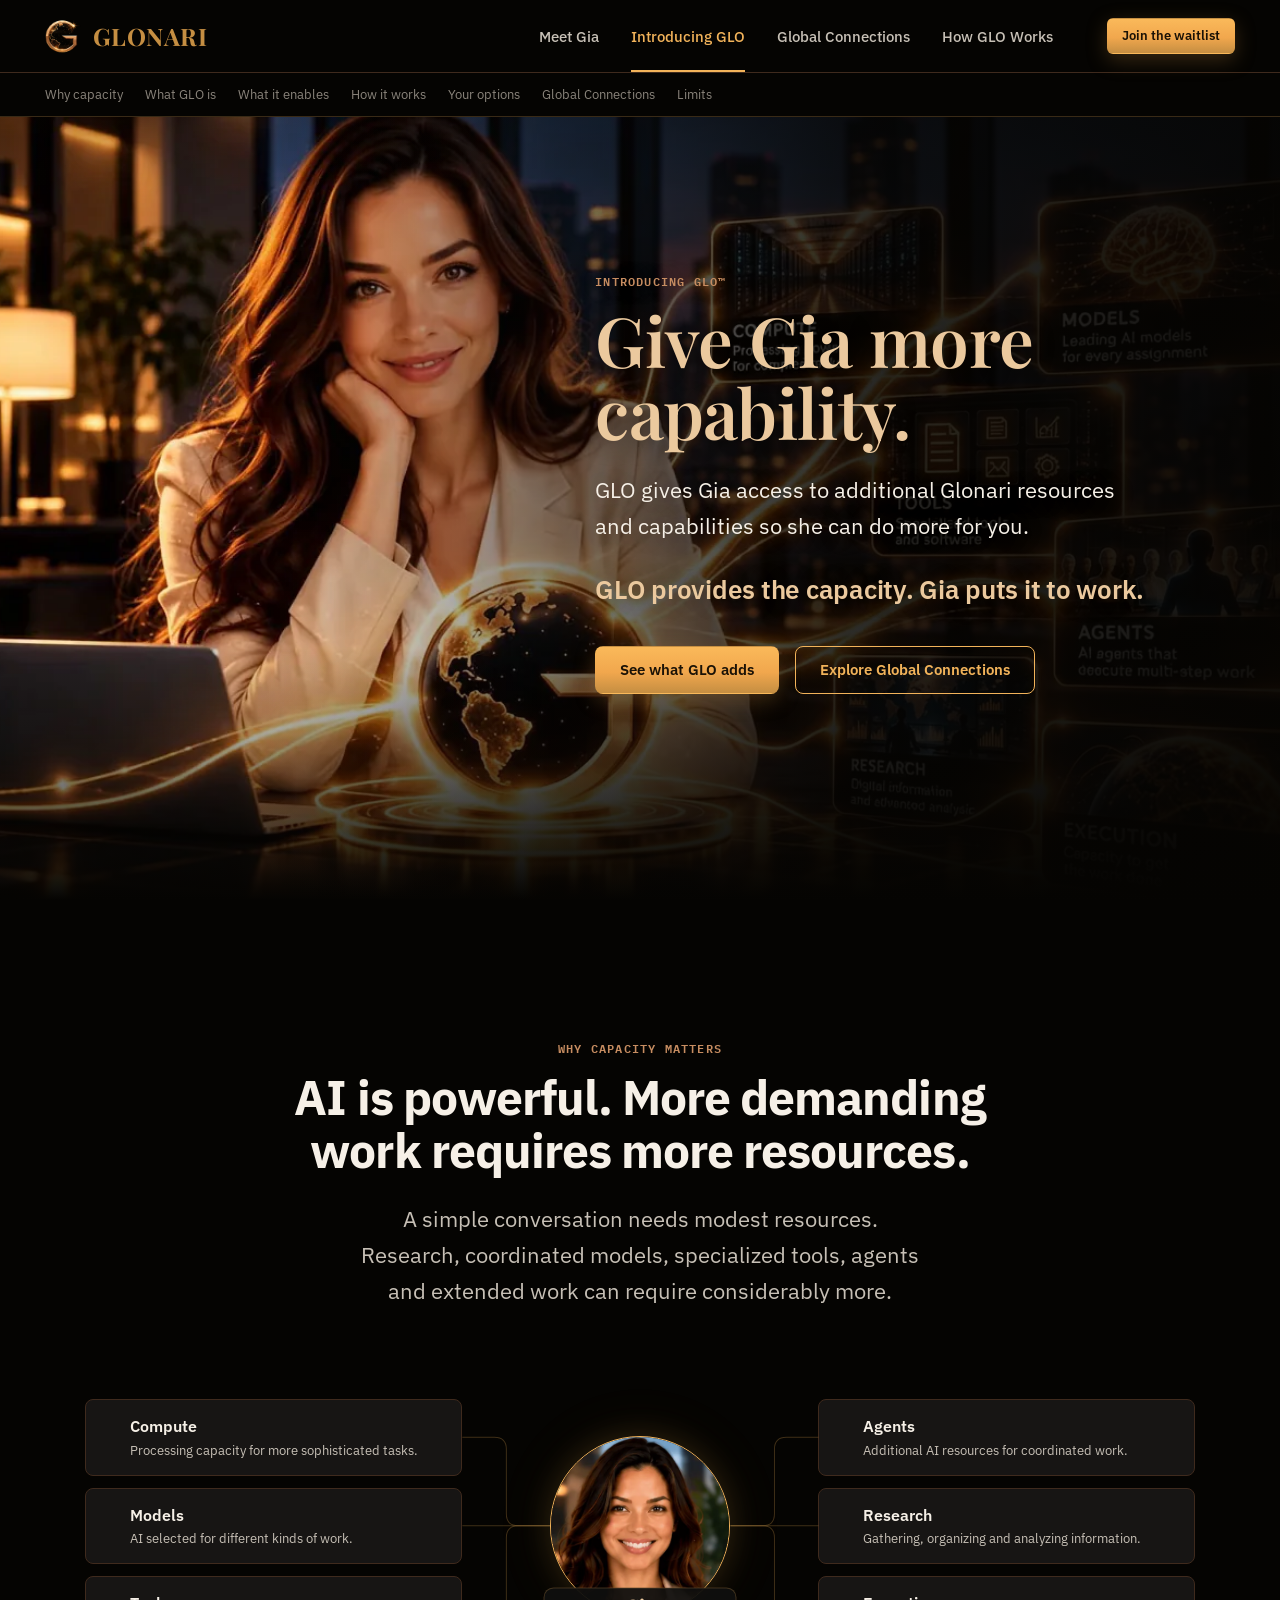
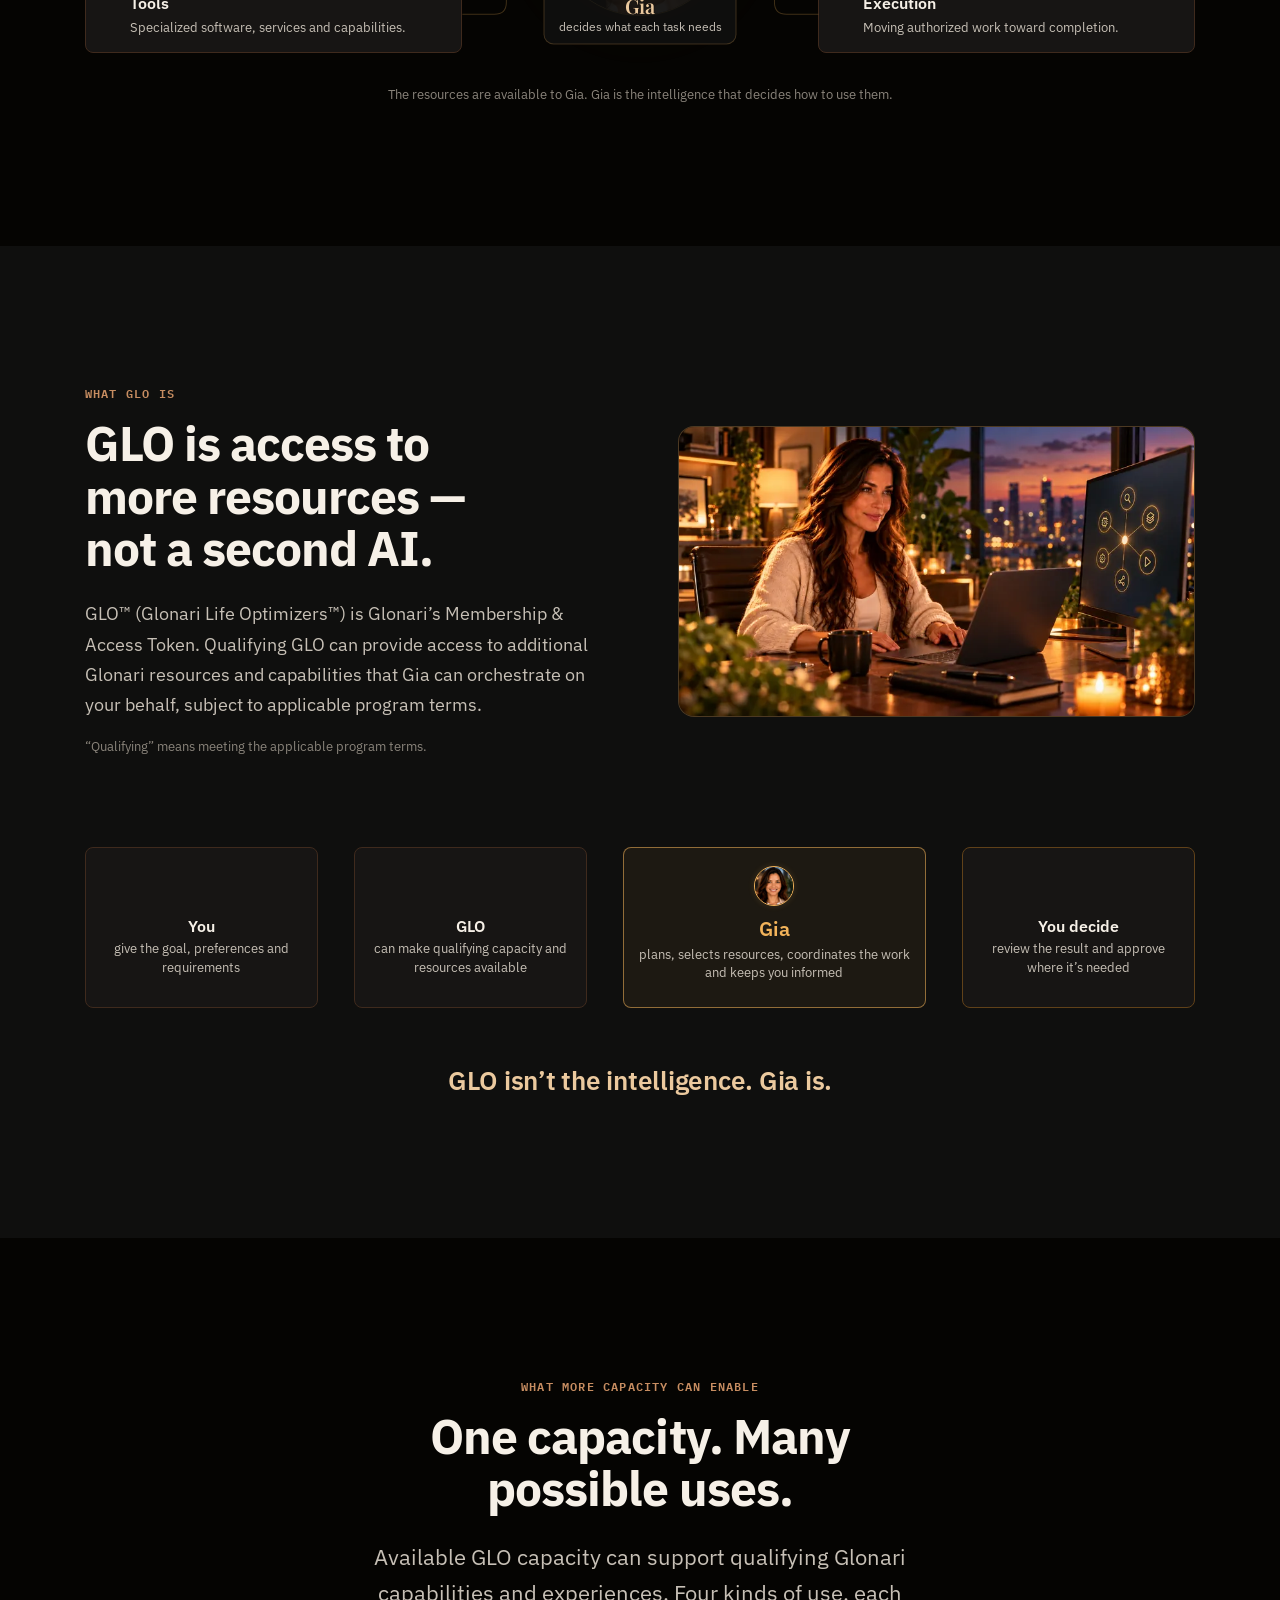
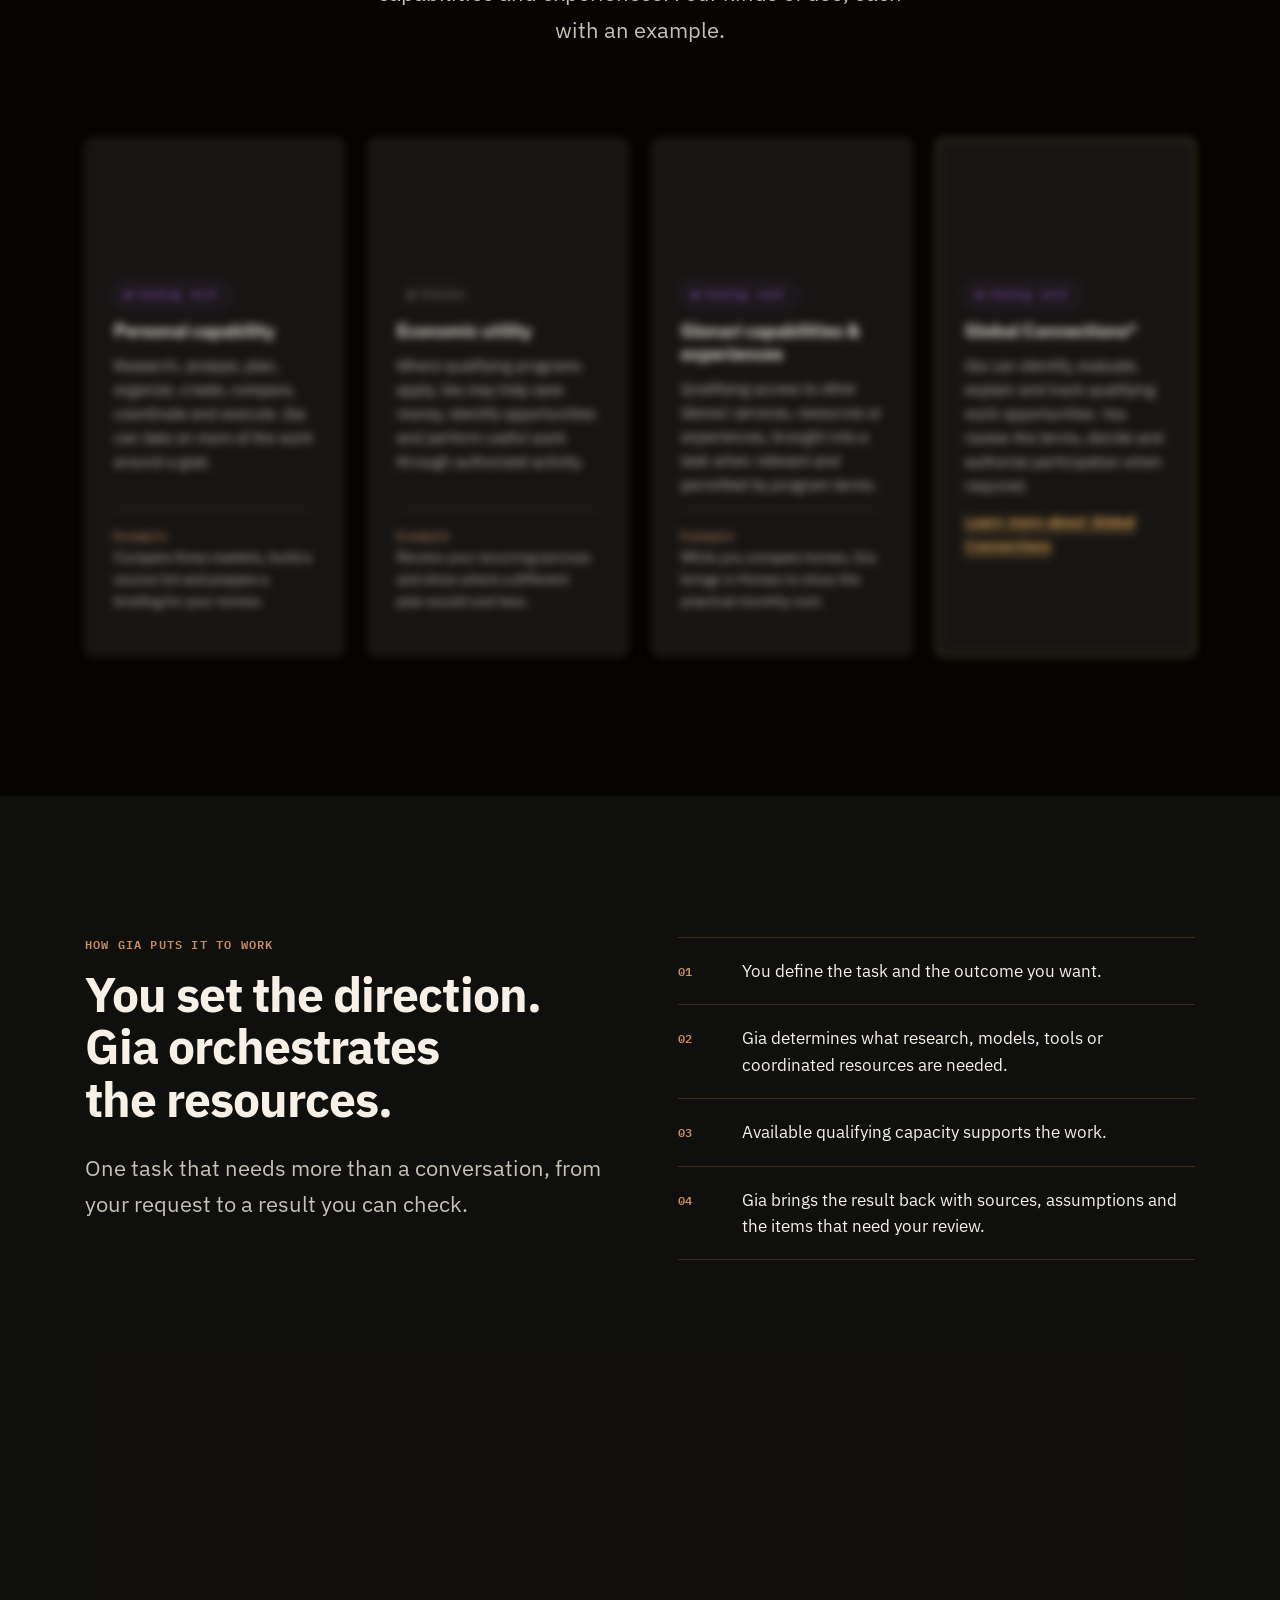
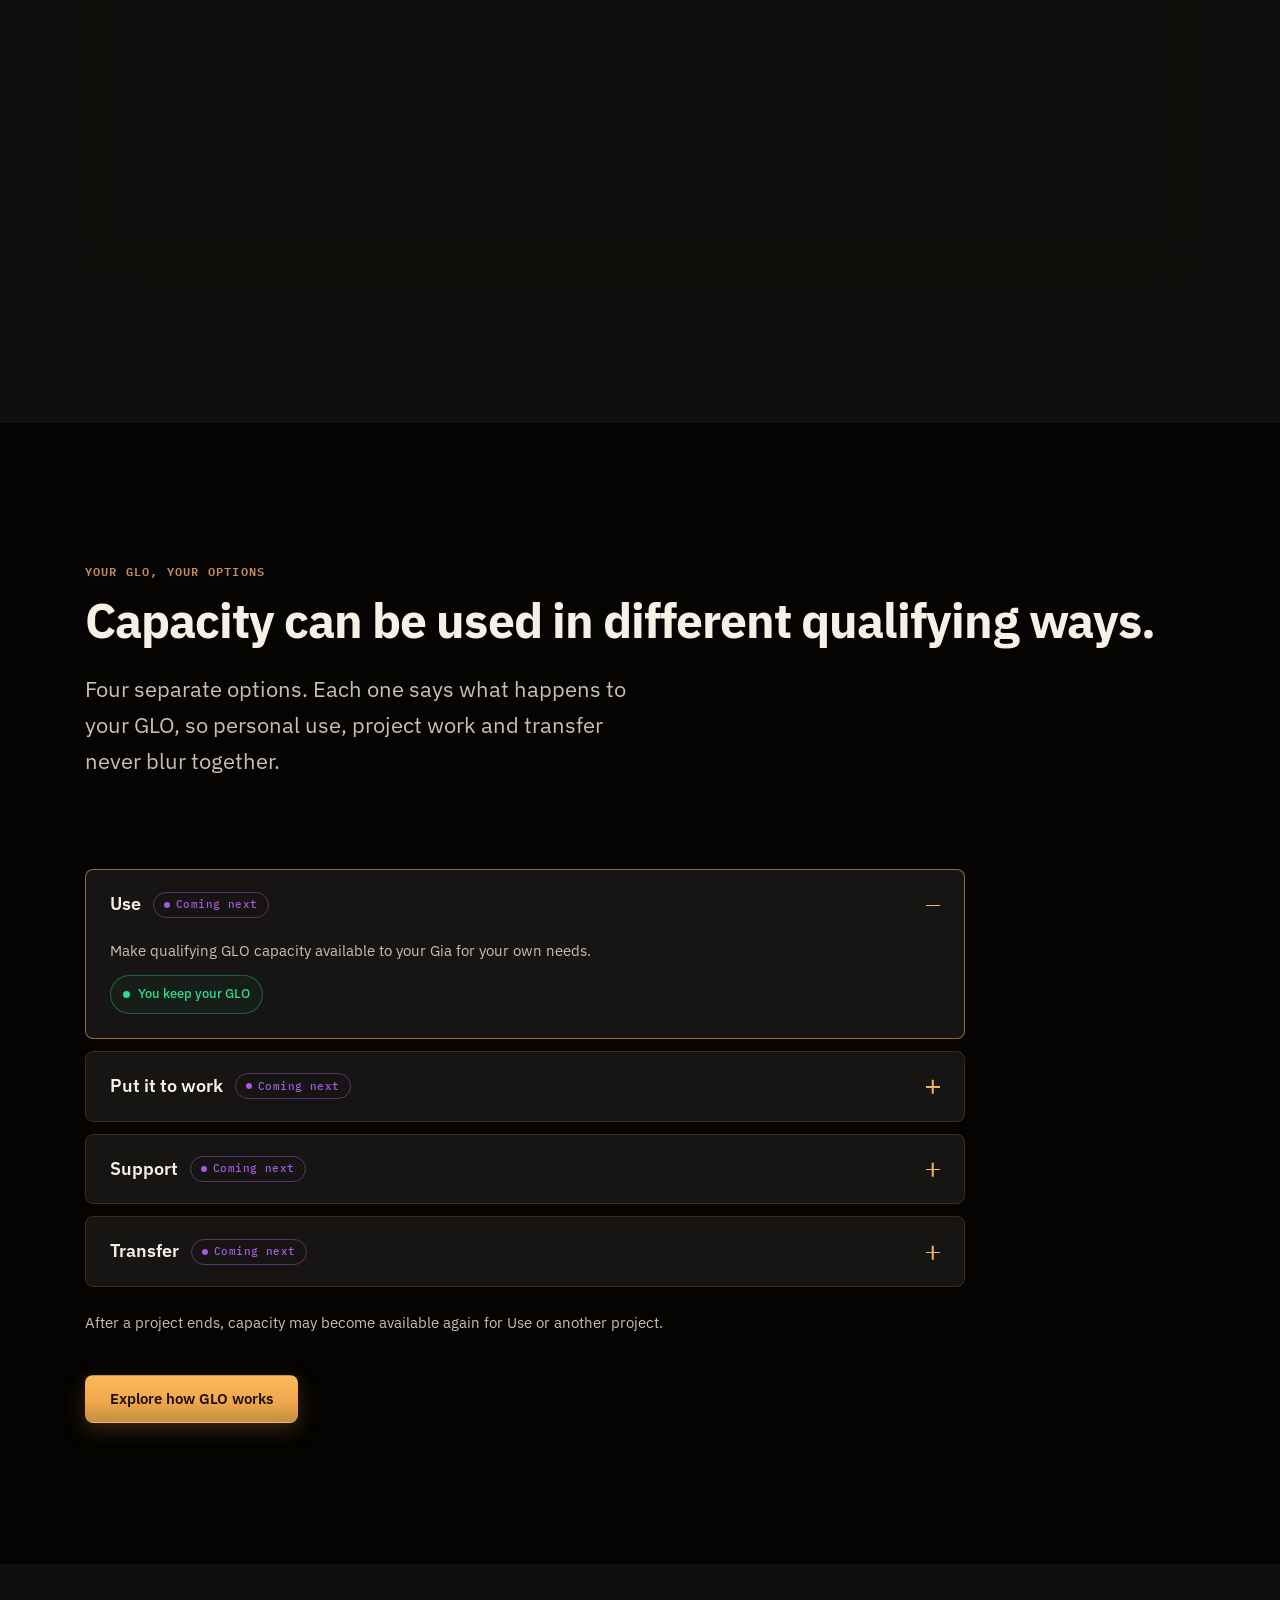
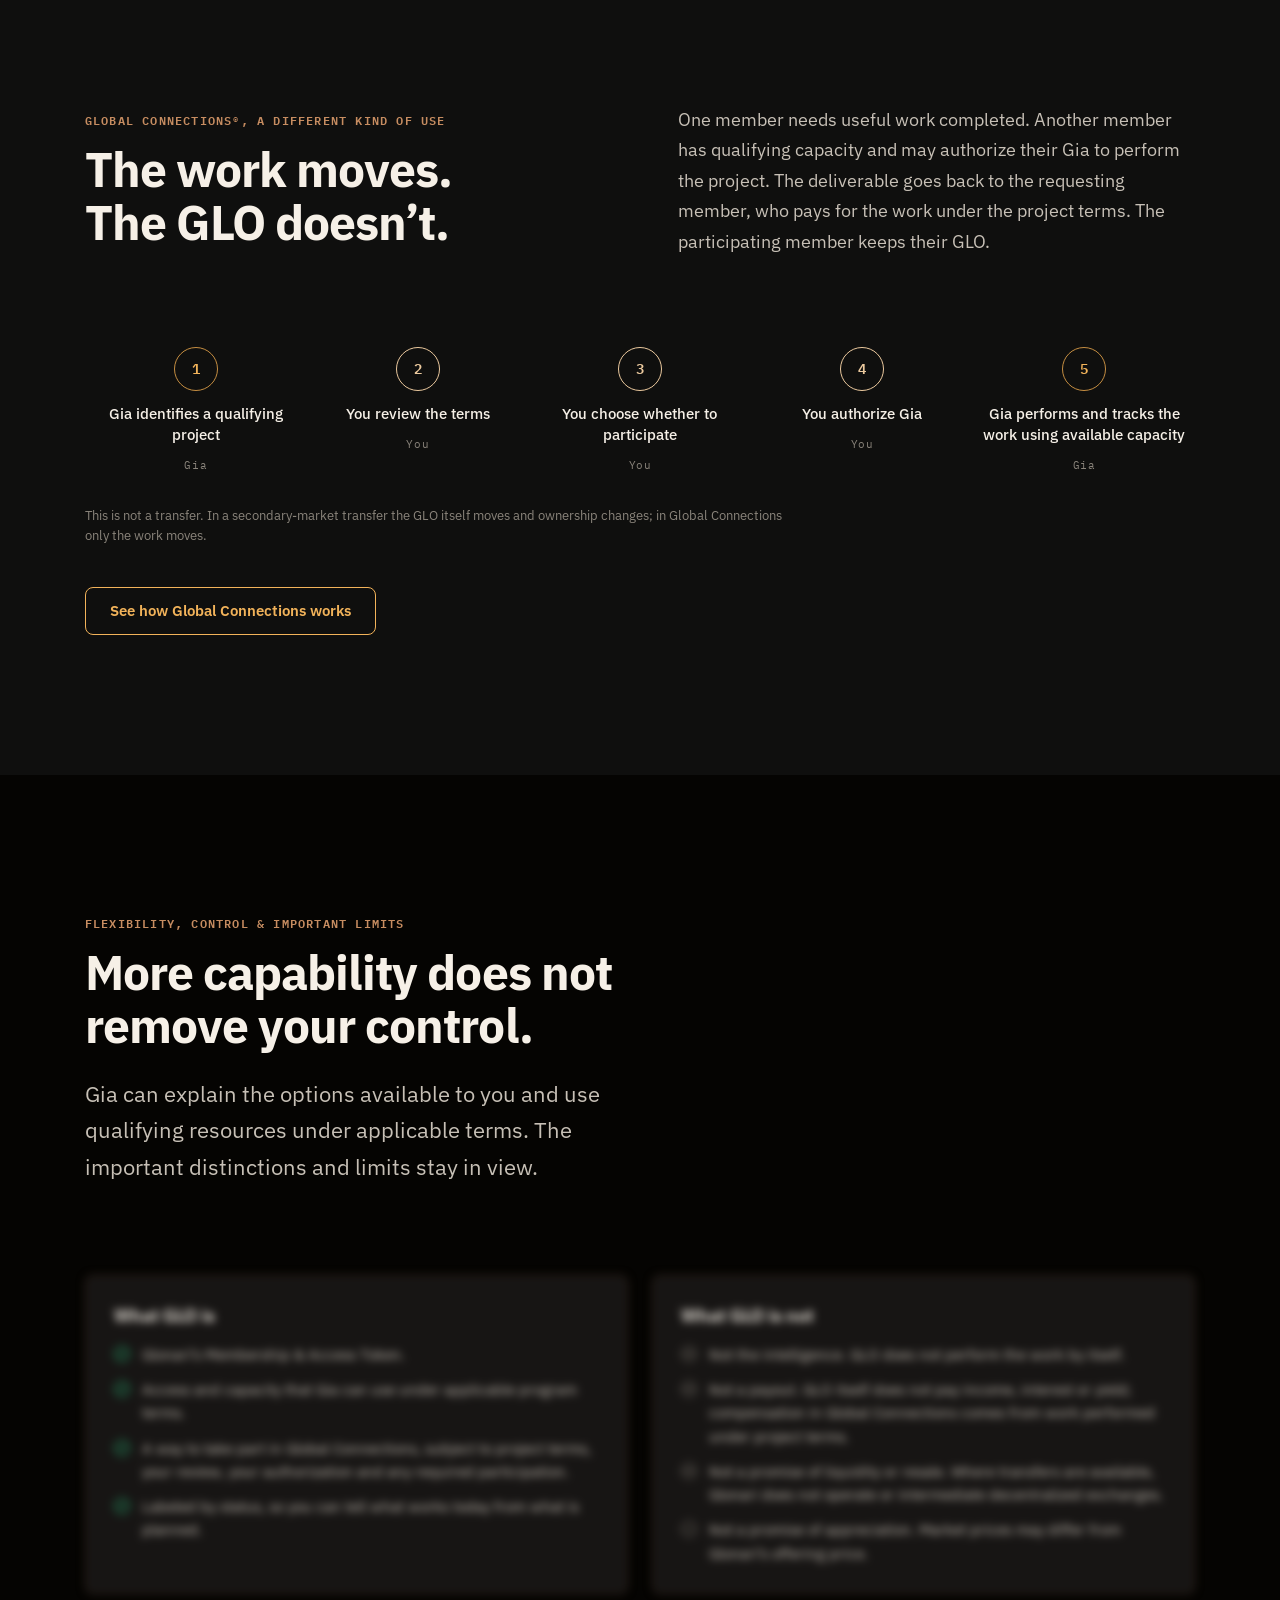
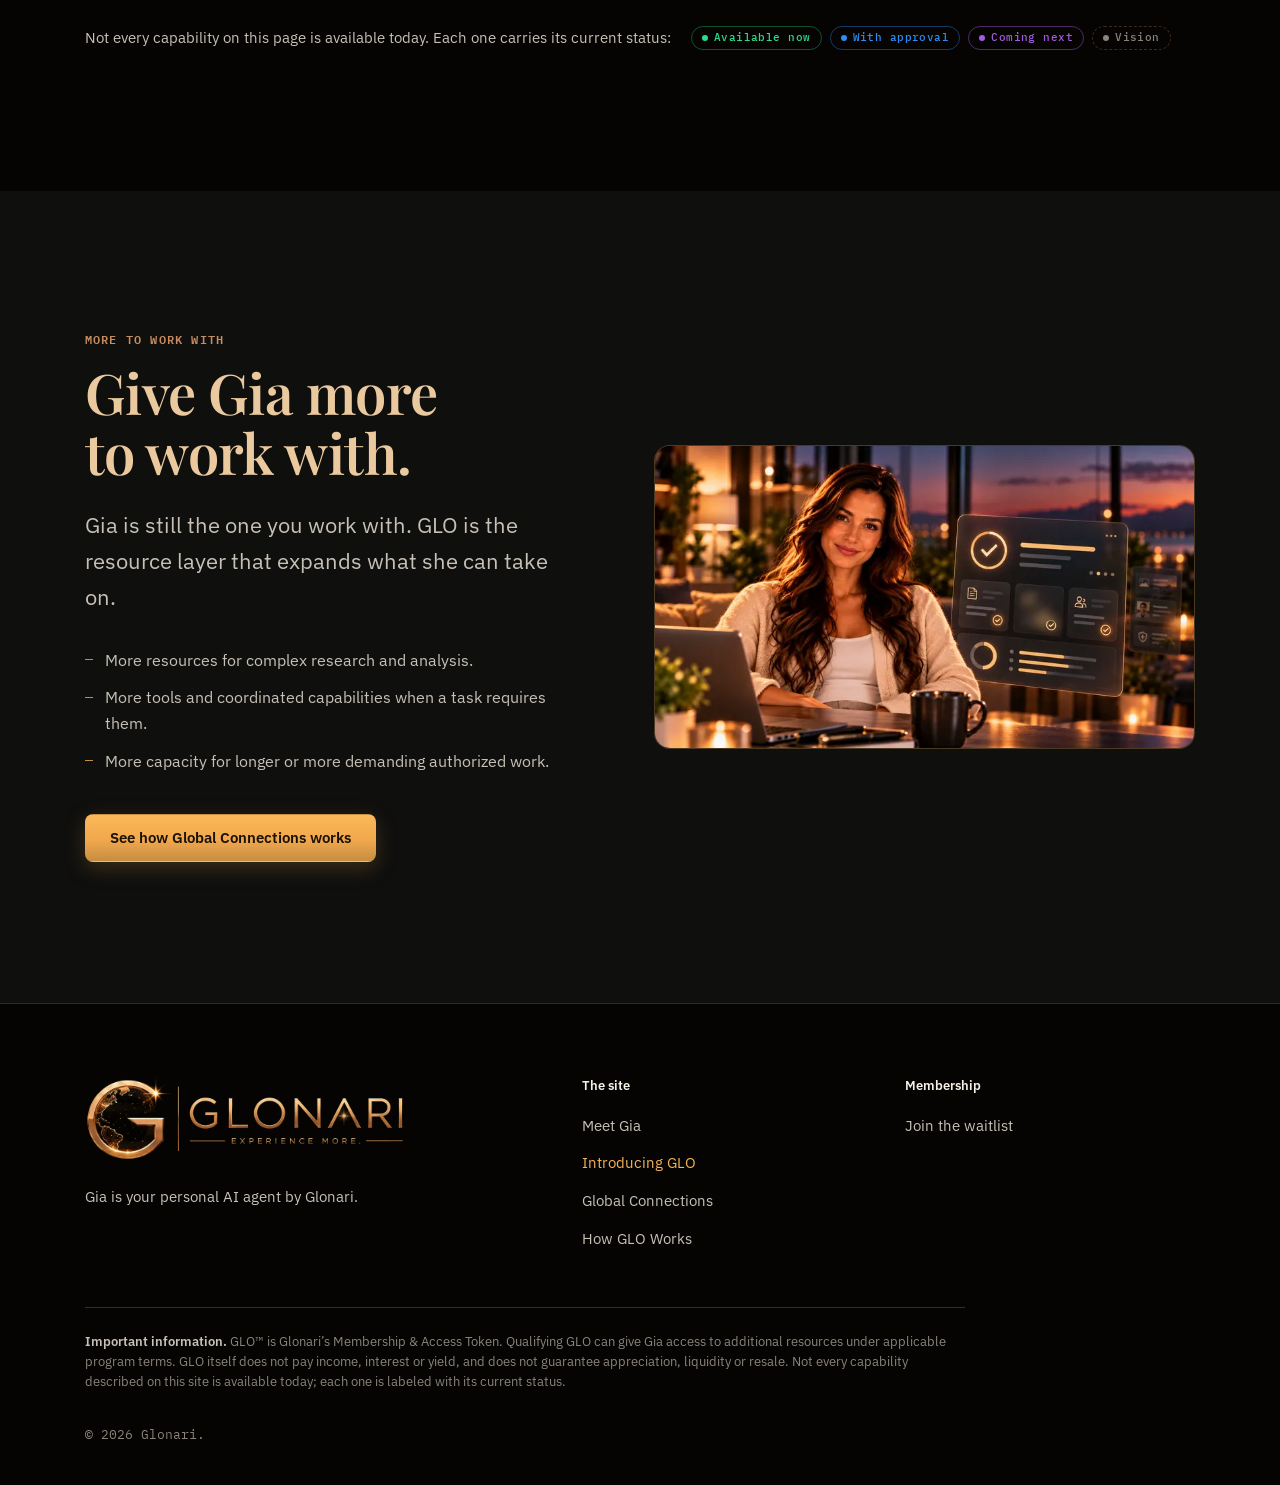
==== commit 681316ee: "photo" ====
--- a/glo.html
+++ b/glo.html
@@ -124,14 +124,24 @@
 <section class="section" id="what-glo-is" aria-labelledby="what-title">
   <div class="container">
     <div class="split glo-what">
-      <header class="reveal">
-        <p class="eyebrow">What GLO is</p>
-        <h2 class="h2" id="what-title">GLO is access to more resources — not a second AI.</h2>
-      </header>
-      <div class="glo-what__body">
-        <p class="body">GLO&trade; (Glonari Life Optimizers&trade;) is Glonari’s Membership &amp; Access Token. Qualifying GLO can provide access to additional Glonari resources and capabilities that Gia can orchestrate on your behalf, subject to applicable program terms.</p>
-        <p class="caption">“Qualifying” means meeting the applicable program terms.</p>
-      </div>
+      <div class="glo-what__text">
+        <header class="reveal">
+          <p class="eyebrow">What GLO is</p>
+          <h2 class="h2" id="what-title">GLO is access to more resources — not a second AI.</h2>
+        </header>
+        <div class="glo-what__body">
+          <p class="body">GLO&trade; (Glonari Life Optimizers&trade;) is Glonari’s Membership &amp; Access Token. Qualifying GLO can provide access to additional Glonari resources and capabilities that Gia can orchestrate on your behalf, subject to applicable program terms.</p>
+          <p class="caption">“Qualifying” means meeting the applicable program terms.</p>
+        </div>
+      </div>
+      <figure class="media-frame" style="--ratio: 16 / 9">
+        <div class="media-frame__box" data-parallax>
+          <picture>
+            <source type="image/webp" srcset="assets/images/glo-resources-800.webp 800w, assets/images/glo-resources-1600.webp 1600w" sizes="(max-width: 960px) 100vw, 560px">
+            <img src="assets/images/glo-resources-1600.jpg" srcset="assets/images/glo-resources-800.jpg 800w, assets/images/glo-resources-1600.jpg 1600w" sizes="(max-width: 960px) 100vw, 560px" width="1600" height="900" loading="lazy" decoding="async" alt="Gia at her desk in the evening, beside a screen showing connected resources">
+          </picture>
+        </div>
+      </figure>
     </div>
     <ol class="flow gap-major" data-draw>
       <li class="flow__node"><svg class="flow__icon" width="24" height="24" viewBox="0 0 24 24" fill="none" stroke="currentColor" stroke-width="1.5" stroke-linecap="round" stroke-linejoin="round" aria-hidden="true" focusable="false"><circle cx="12" cy="8" r="3.5" vector-effect="non-scaling-stroke"/><path d="M5 20c0-3.9 3.1-7 7-7s7 3.1 7 7" vector-effect="non-scaling-stroke"/></svg><span class="flow__title">You</span><span class="flow__sub">give the goal, preferences and requirements</span></li>
--- a/css/components.css
+++ b/css/components.css
@@ -164,6 +164,13 @@
 .media-frame__box > img, .media-frame__box > video, .media-frame__box > picture > img { width: 100%; height: 100%; object-fit: cover; display: block; }
 .media-frame__box > picture { display: contents; }
 .media-frame figcaption { margin-top: 12px; }
+/* Wide photo across the container: 21:9, 16:9 at 768px and below. --focus on the figure sets object-position
+   (same idea as the page hero), so the subject stays in frame when the narrower ratio crops the sides. */
+.media-frame--wide .media-frame__box { aspect-ratio: 21 / 9; }
+.media-frame--wide .media-frame__box > picture > img { object-position: var(--focus, 50% 50%); }
+@media (max-width: 768px) { .media-frame--wide .media-frame__box { aspect-ratio: 16 / 9; } }
+/* .media-frame resets its margin; keep the shared heading-to-component distance when .gap-major is set. */
+.media-frame.gap-major { margin-top: clamp(64px, 7vw, 96px); }
 .media-frame--placeholder .media-frame__box {
   display: grid; place-items: center; padding: 24px; text-align: center;
   background: radial-gradient(ellipse at 70% 25%, rgba(241, 167, 77, .16), transparent 60%), var(--gp-surface-2);
--- a/css/pages/glo.css
+++ b/css/pages/glo.css
@@ -5,7 +5,8 @@
 .glo-note--left { margin-inline: 0; text-align: left; }
 
 /* ===== 03 What GLO is ===== */
-.glo-what { align-items: end; }
+.glo-what { align-items: center; }
+.glo-what__text { display: grid; gap: 24px; }
 .glo-what__body { display: grid; gap: 16px; max-width: 560px; }
 .glo-principle { margin-top: 56px; }
 
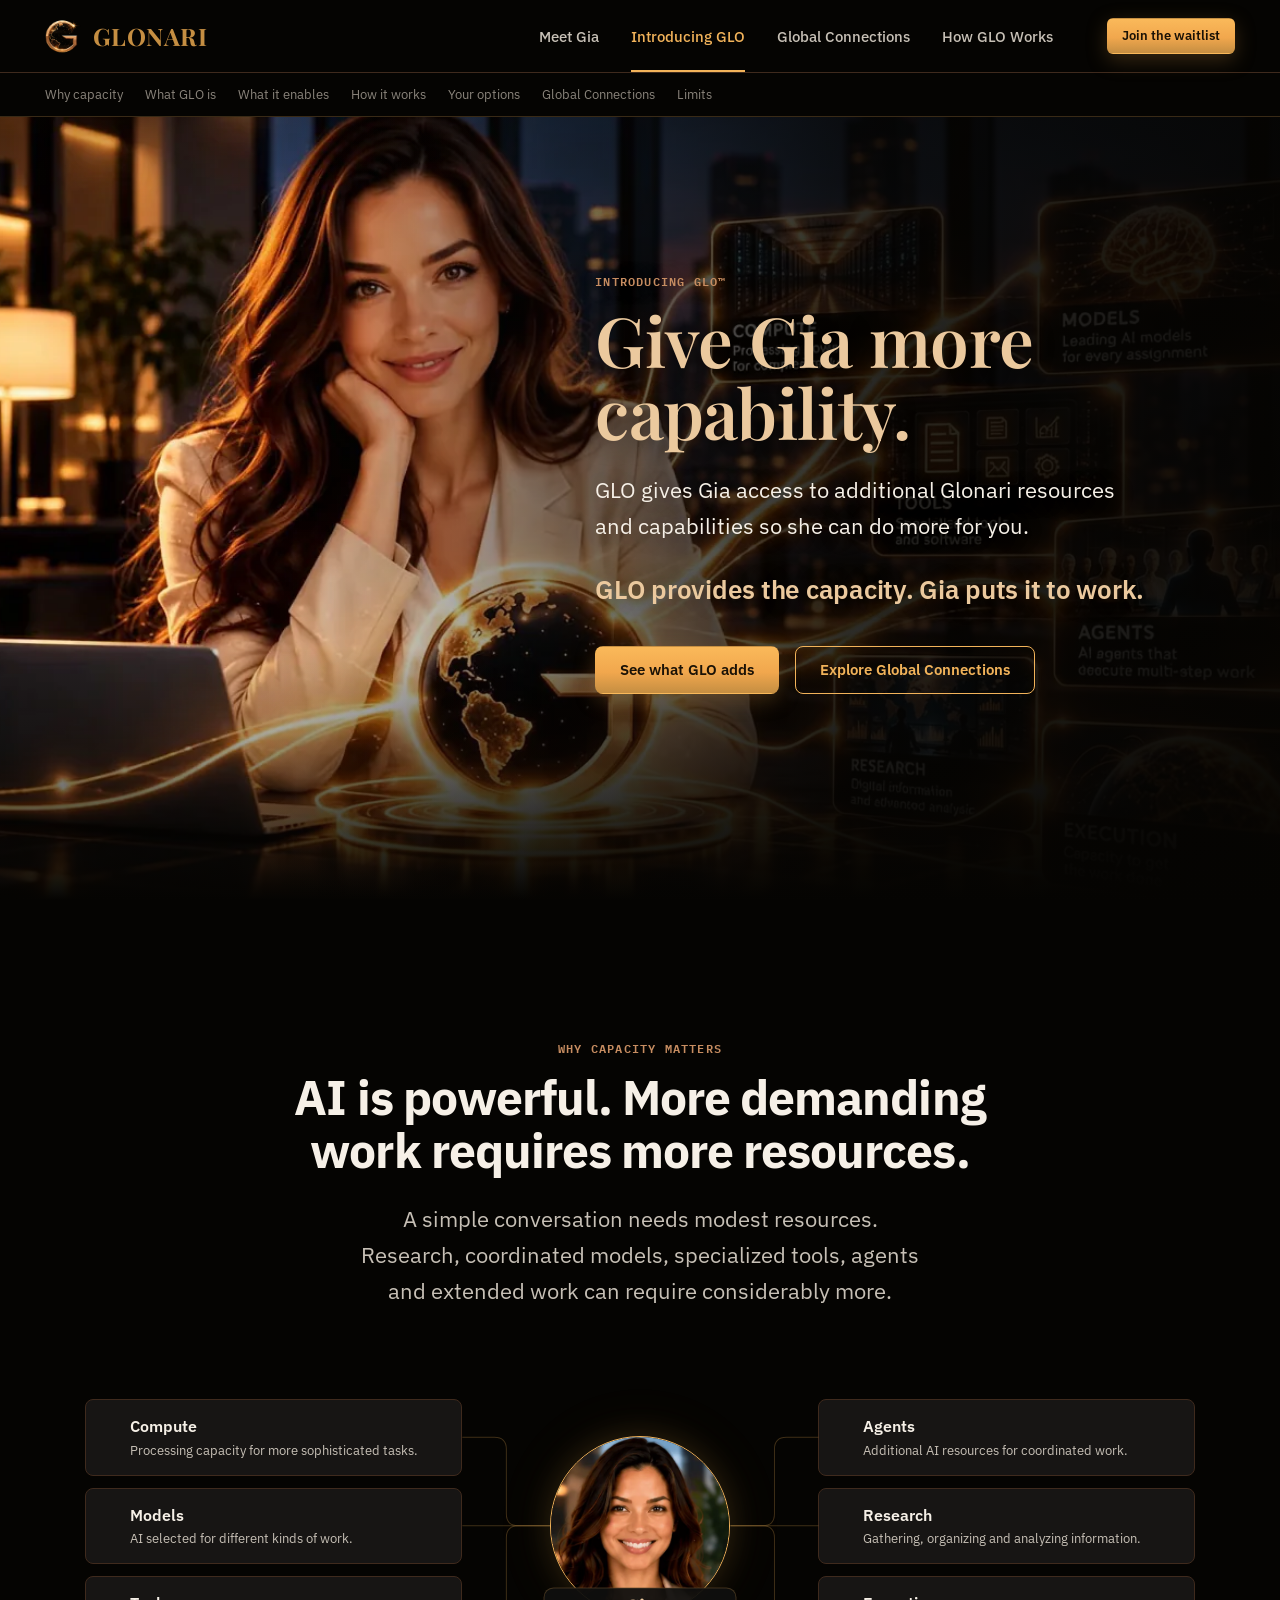
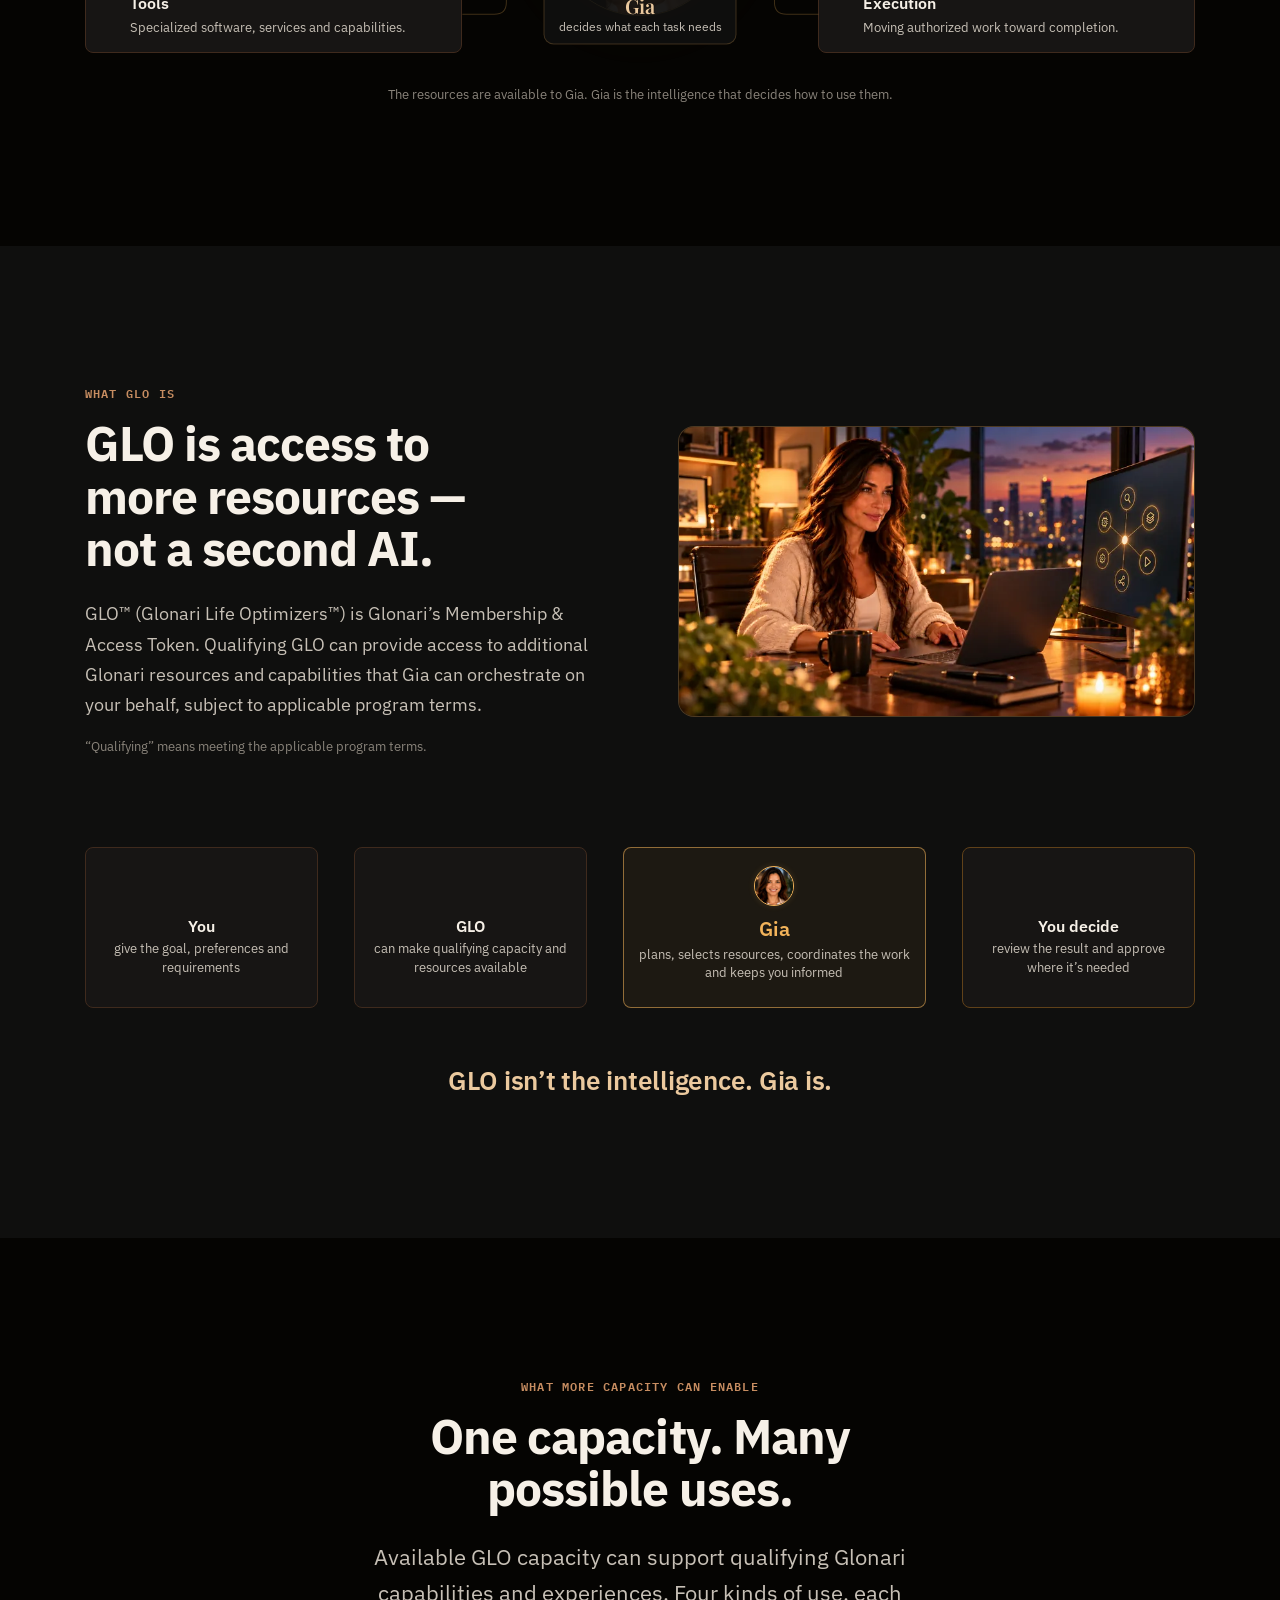
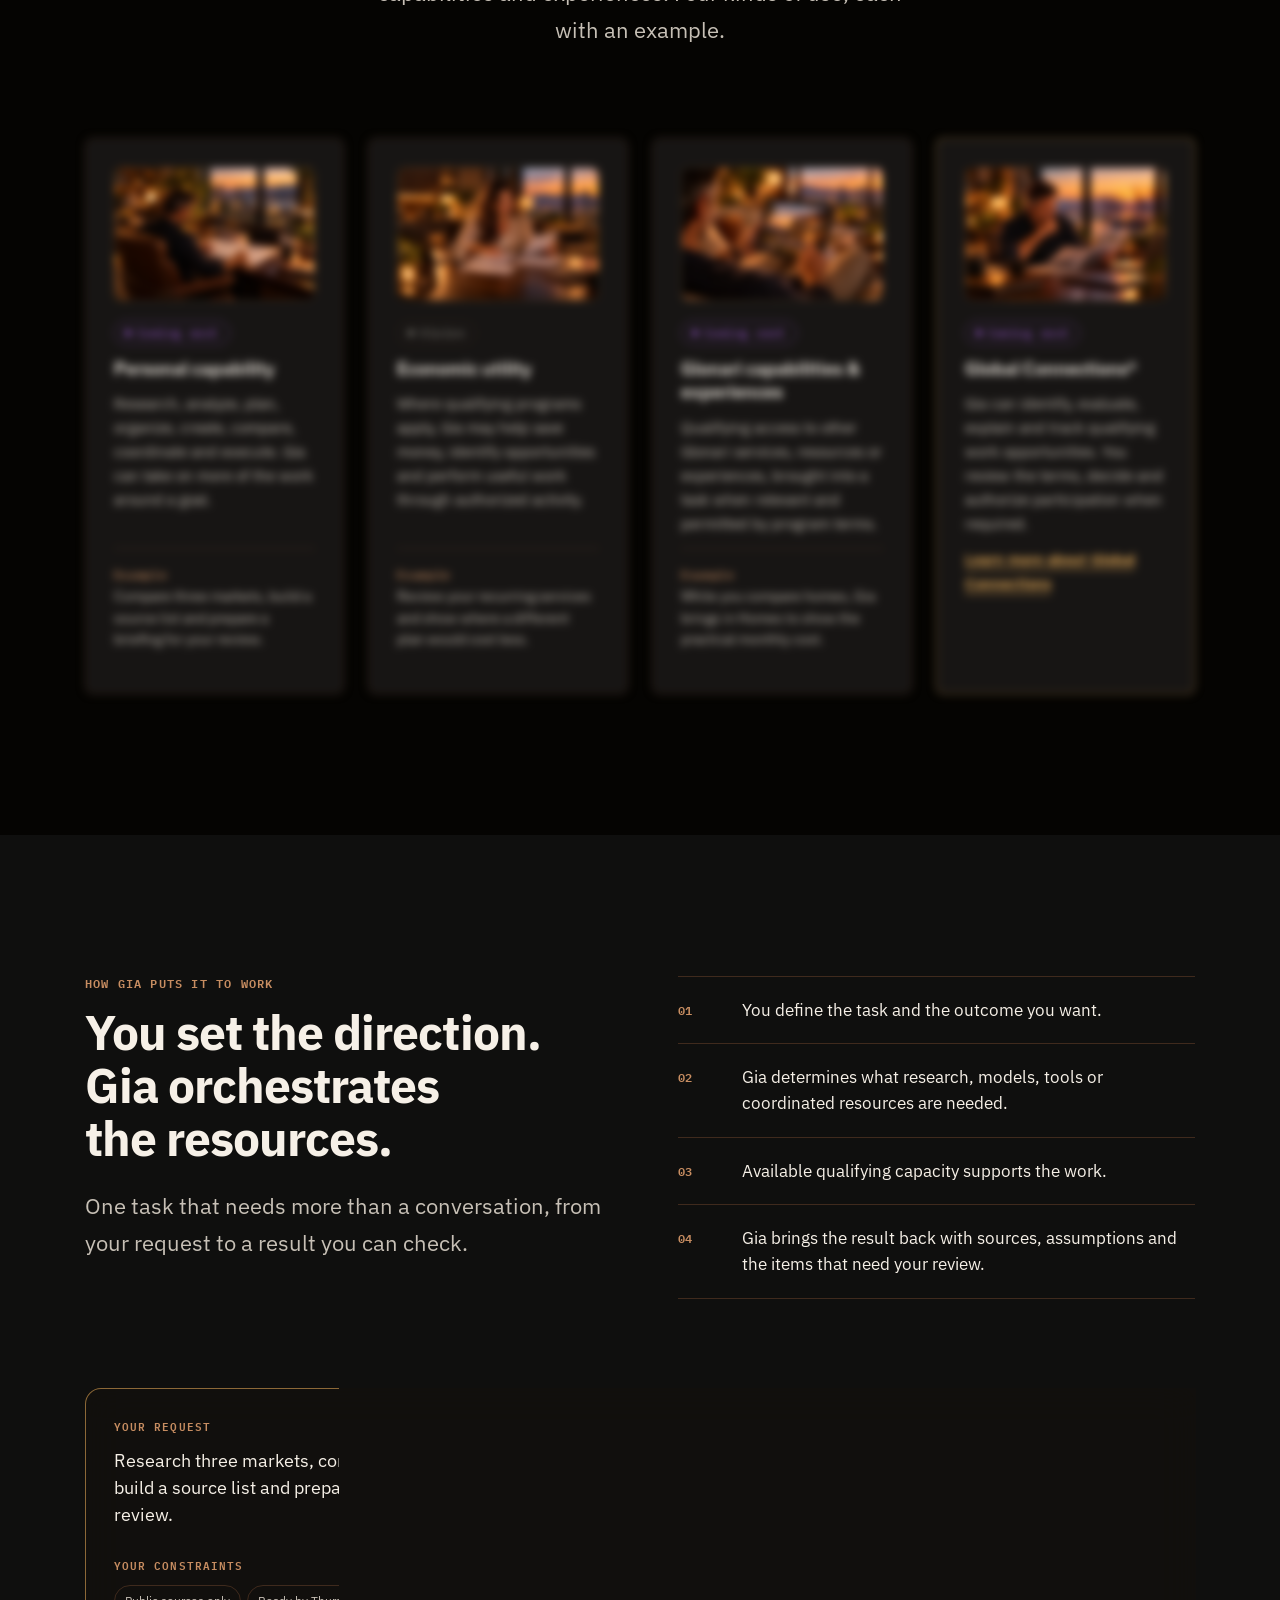
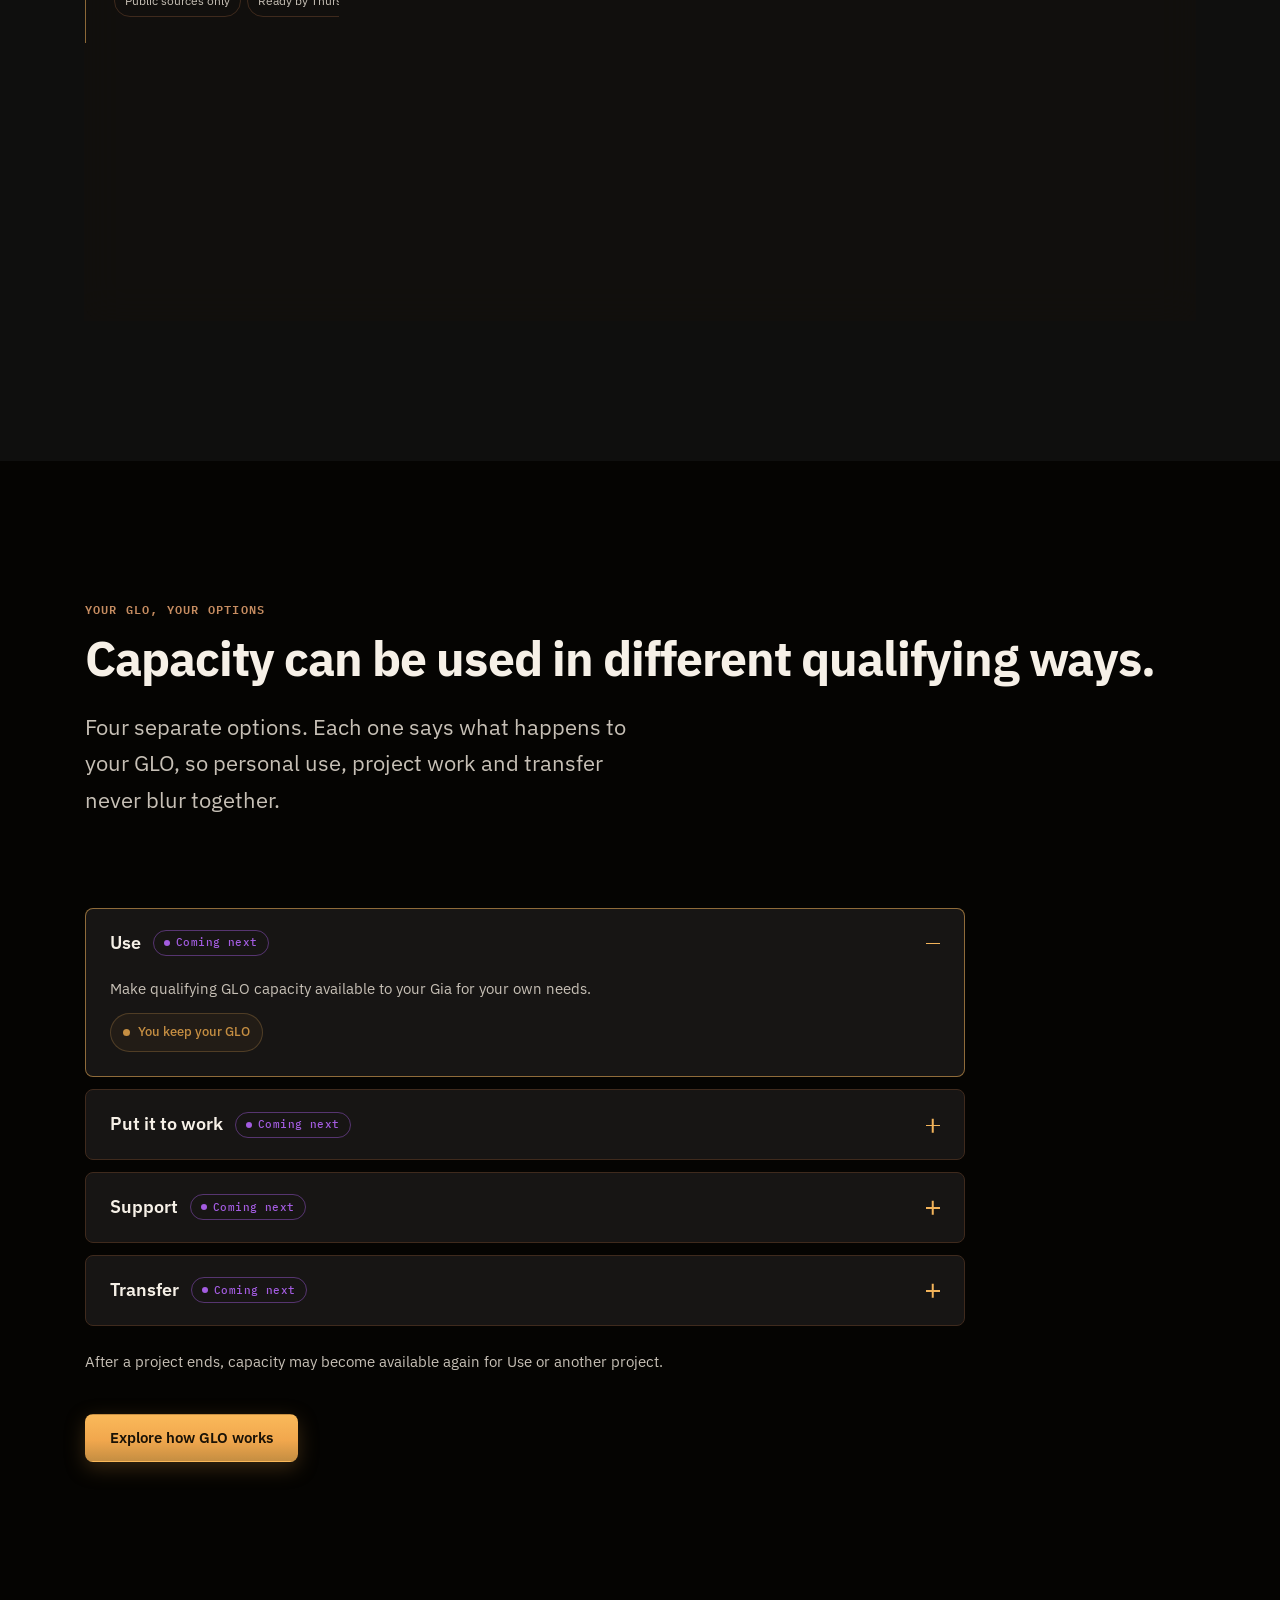
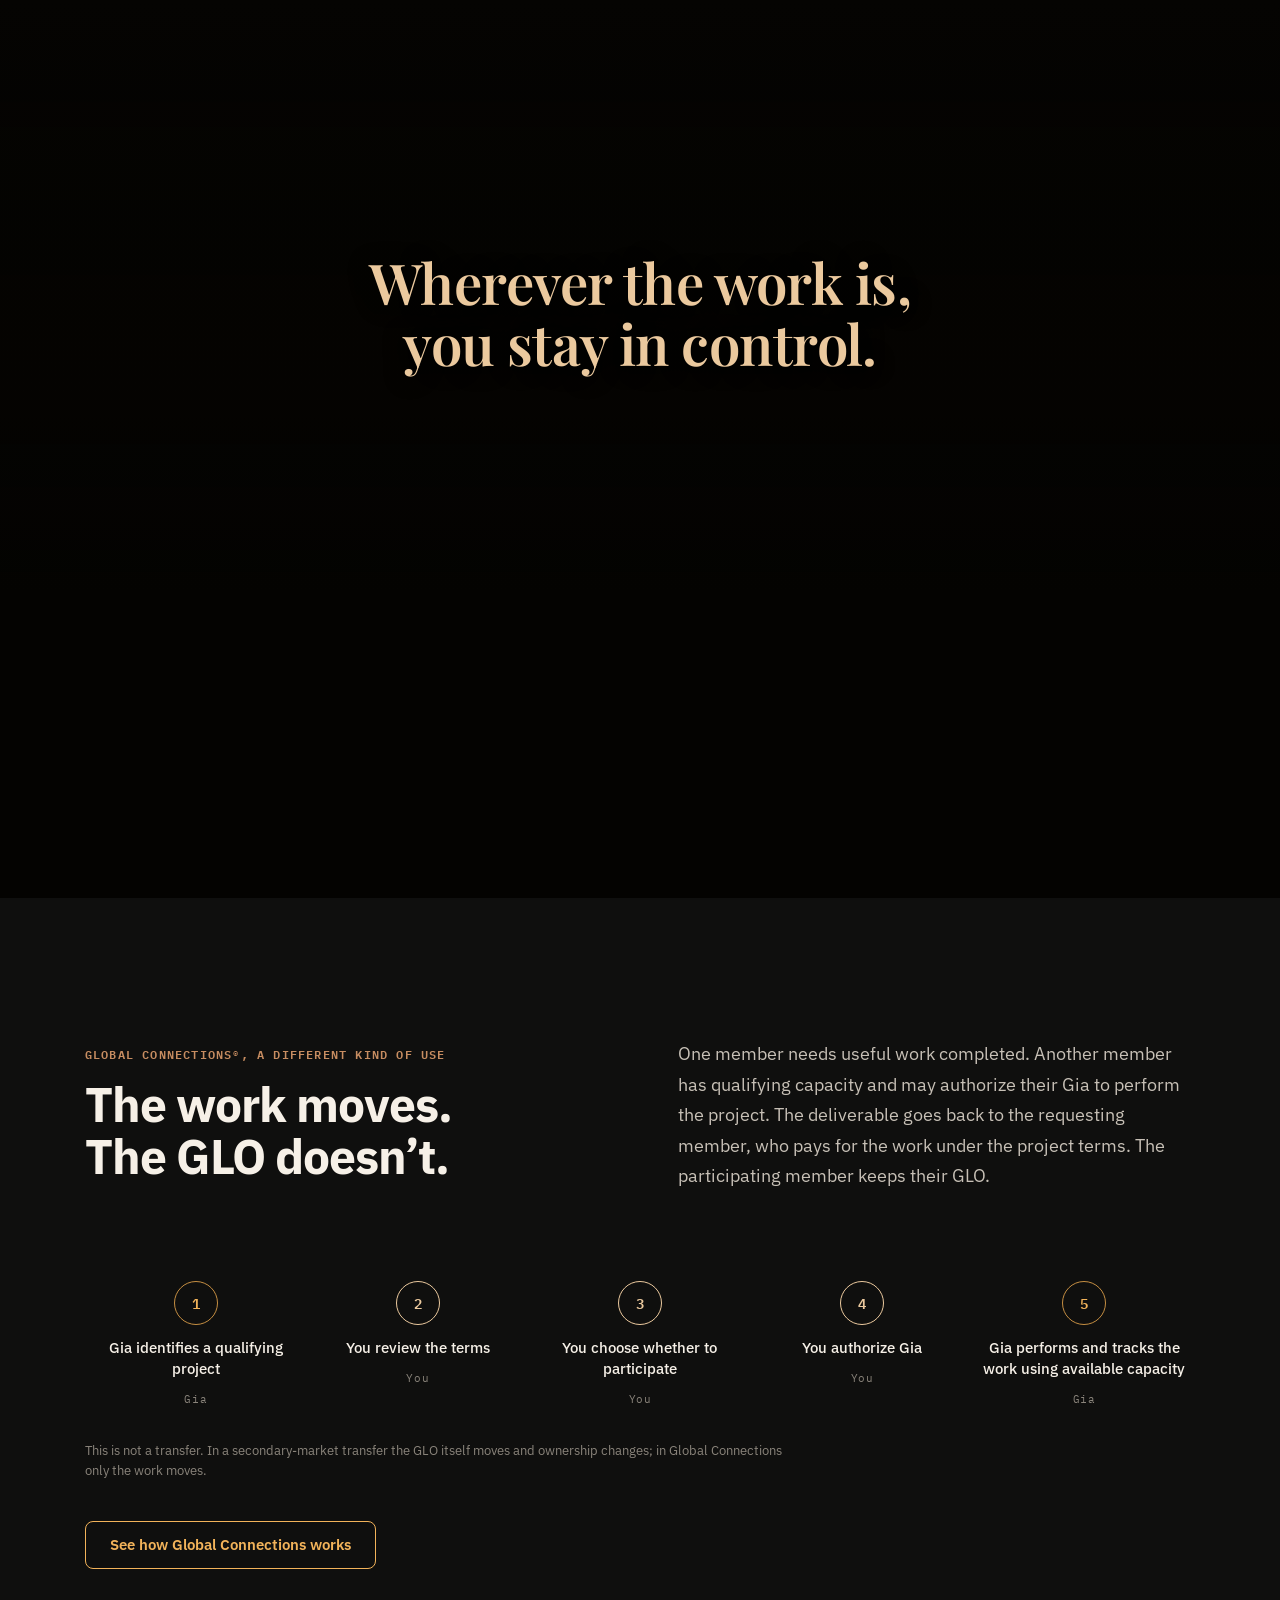
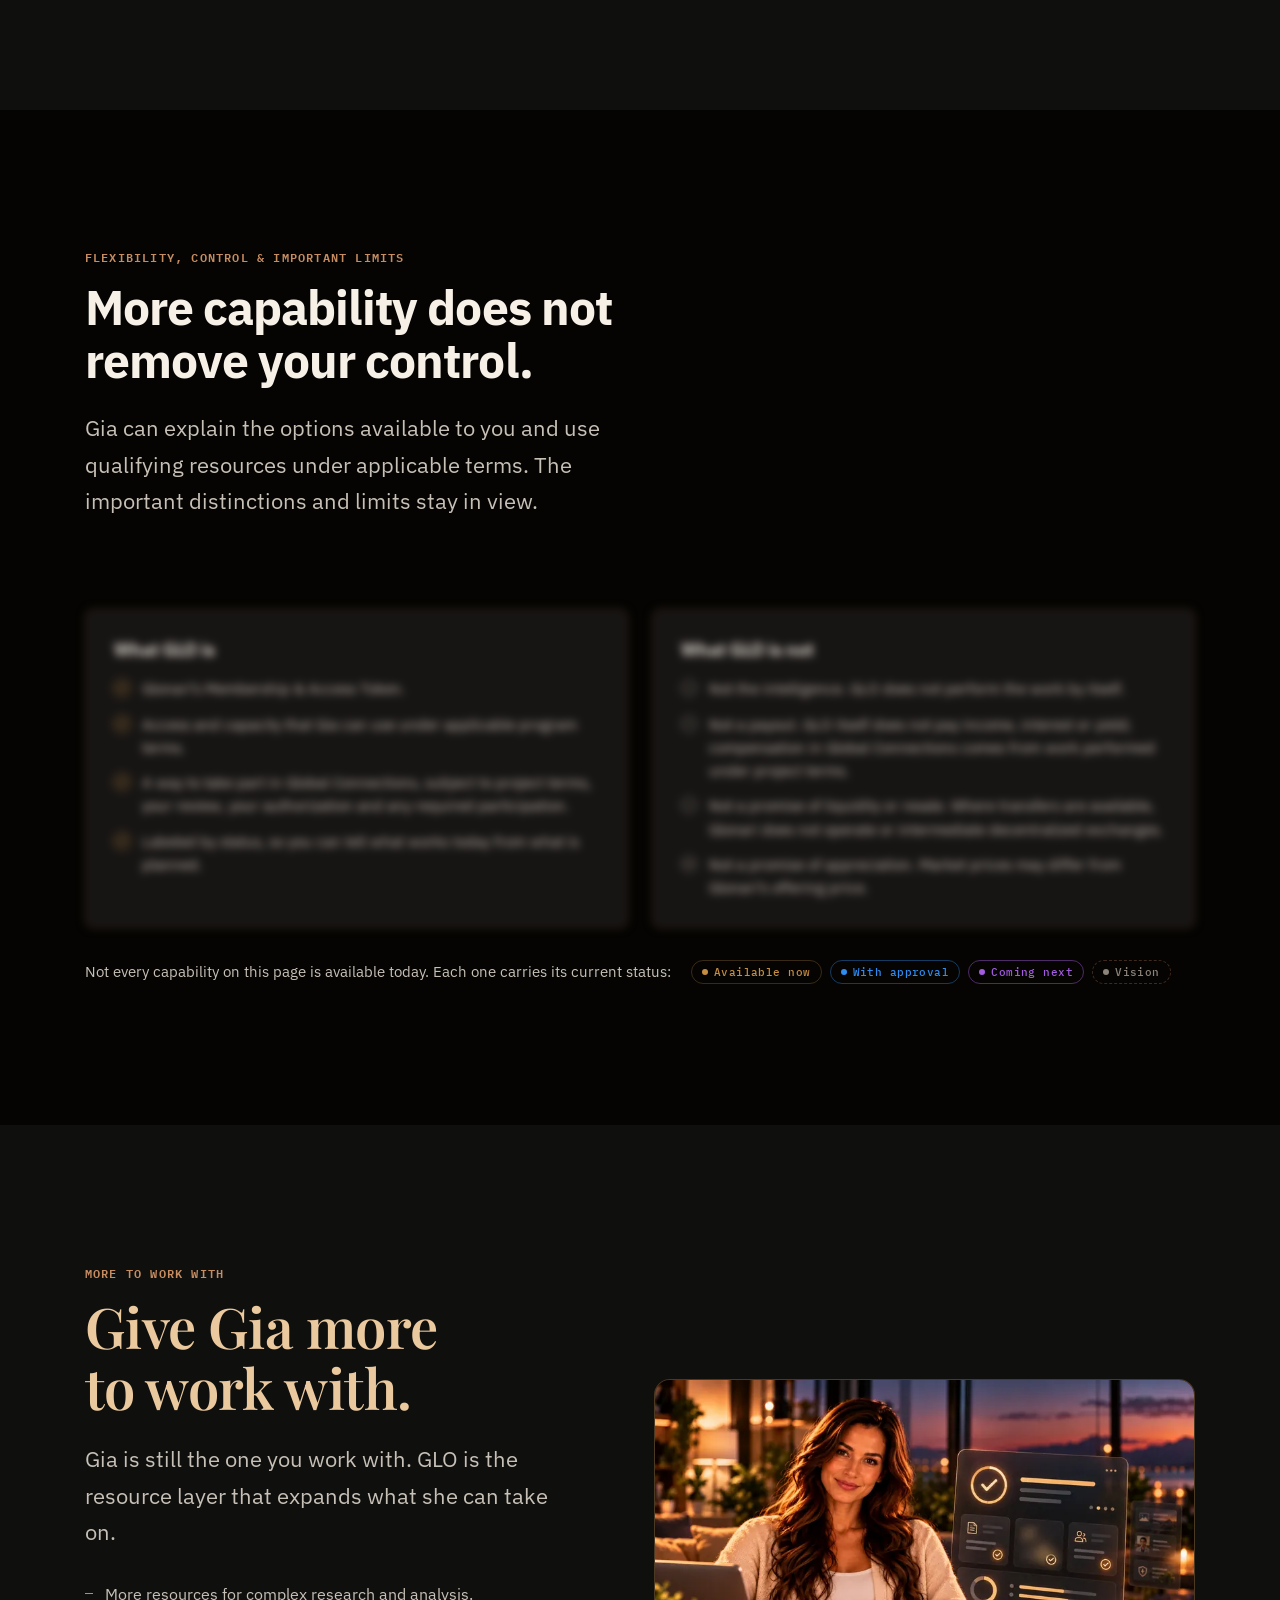
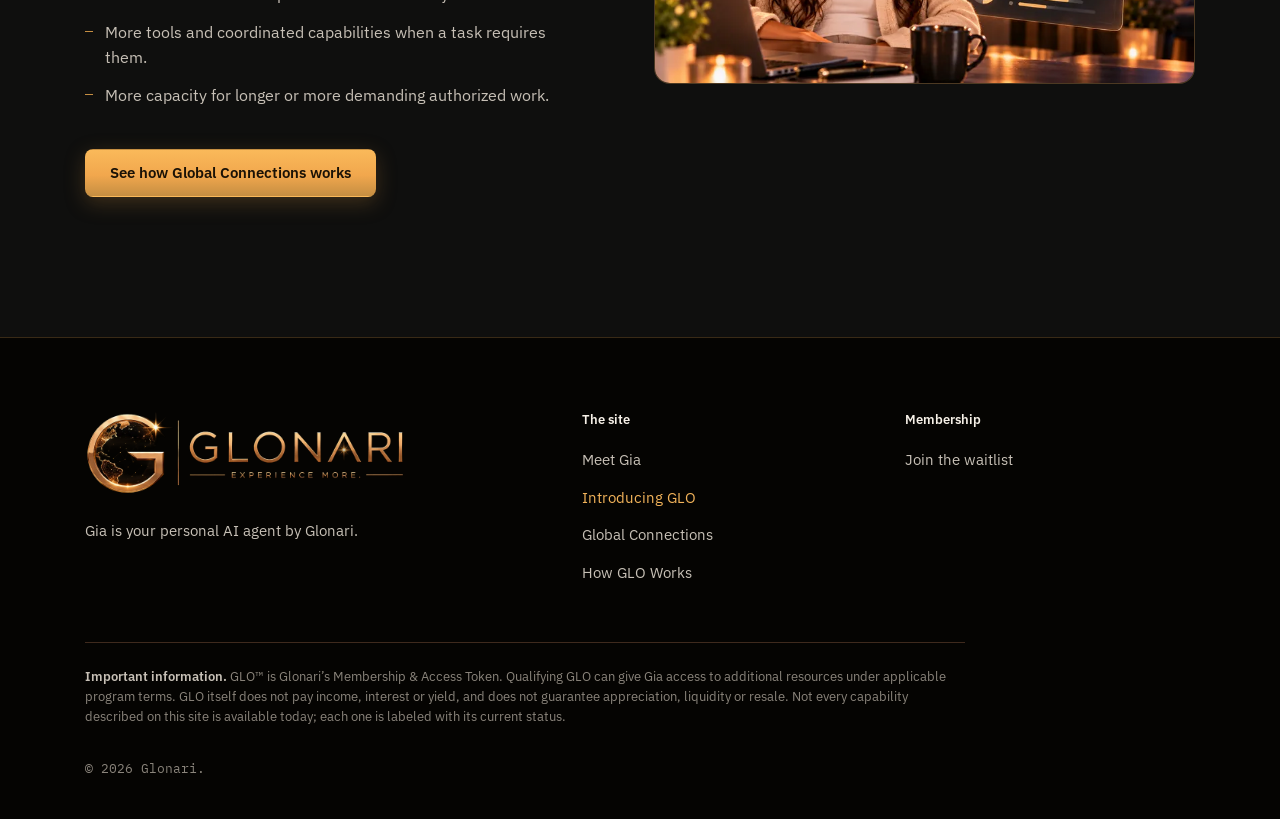
==== commit 0e736315: "pfvtyf" ====
--- a/glo.html
+++ b/glo.html
@@ -163,71 +163,53 @@
     </header>
     <div class="cards cards--4 gap-major" data-stagger>
       <article class="card card--flex" data-spotlight>
-        <div class="card__art"><svg viewBox="0 0 144 96" fill="none" stroke="currentColor" stroke-width="1.5" stroke-linecap="round" stroke-linejoin="round" aria-hidden="true" focusable="false">
-          <circle cx="14" cy="24" r="6" vector-effect="non-scaling-stroke"/>
-          <circle cx="14" cy="48" r="6" vector-effect="non-scaling-stroke"/>
-          <circle cx="14" cy="72" r="6" vector-effect="non-scaling-stroke"/>
-          <path d="M20 24C52 24 56 42 84 42" vector-effect="non-scaling-stroke"/>
-          <path d="M20 48H84" vector-effect="non-scaling-stroke"/>
-          <path d="M20 72C52 72 56 54 84 54" vector-effect="non-scaling-stroke"/>
-          <rect x="84" y="32" width="24" height="32" rx="3" vector-effect="non-scaling-stroke"/>
-          <path d="M89 39H103" vector-effect="non-scaling-stroke"/>
-          <path d="M89 45H103" vector-effect="non-scaling-stroke"/>
-          <path d="M89 51H98" vector-effect="non-scaling-stroke"/>
-          <path d="M95 57l3 3 6-6" vector-effect="non-scaling-stroke"/>
-        </svg></div>
+        <figure class="media-frame card__photo" style="--ratio: 3 / 2">
+          <div class="media-frame__box" data-parallax>
+            <picture>
+              <source type="image/webp" srcset="assets/images/enables-personal-800.webp 800w, assets/images/enables-personal-1536.webp 1536w" sizes="(max-width: 560px) calc(100vw - 88px), (max-width: 1100px) calc(50vw - 84px), 240px">
+              <img src="assets/images/enables-personal-800.jpg" srcset="assets/images/enables-personal-800.jpg 800w, assets/images/enables-personal-1536.jpg 1536w" sizes="(max-width: 560px) calc(100vw - 88px), (max-width: 1100px) calc(50vw - 84px), 240px" width="1536" height="1024" alt="" loading="lazy" decoding="async">
+            </picture>
+          </div>
+        </figure>
         <div class="card__head"><h3 class="h4">Personal capability</h3><span class="badge badge--next">Coming next</span></div>
         <p class="small">Research, analyze, plan, organize, create, compare, coordinate and execute. Gia can take on more of the work around a goal.</p>
         <p class="card__example"><b>Example</b>Compare three markets, build a source list and prepare a briefing for your review.</p>
       </article>
       <article class="card card--flex" data-spotlight>
-        <div class="card__art"><svg viewBox="0 0 144 96" fill="none" stroke="currentColor" stroke-width="1.5" stroke-linecap="round" stroke-linejoin="round" aria-hidden="true" focusable="false">
-          <path d="M34 20A10 10 0 1 1 44 30" vector-effect="non-scaling-stroke"/>
-          <path d="M47.5 26.5L44 30L47.5 33.5" vector-effect="non-scaling-stroke"/>
-          <rect x="8" y="40" width="32" height="40" rx="4" vector-effect="non-scaling-stroke"/>
-          <path d="M14 49H28" vector-effect="non-scaling-stroke"/>
-          <path d="M14 57H34" vector-effect="non-scaling-stroke"/>
-          <path d="M14 63H30" vector-effect="non-scaling-stroke"/>
-          <rect x="48" y="40" width="32" height="40" rx="4" vector-effect="non-scaling-stroke"/>
-          <path d="M54 49H68" vector-effect="non-scaling-stroke"/>
-          <path d="M54 57H74" vector-effect="non-scaling-stroke"/>
-          <path d="M54 63H70" vector-effect="non-scaling-stroke"/>
-          <path d="M54 70.5l3 3 6-6" vector-effect="non-scaling-stroke"/>
-        </svg></div>
+        <figure class="media-frame card__photo" style="--ratio: 3 / 2">
+          <div class="media-frame__box" data-parallax>
+            <picture>
+              <source type="image/webp" srcset="assets/images/enables-economic-800.webp 800w, assets/images/enables-economic-1536.webp 1536w" sizes="(max-width: 560px) calc(100vw - 88px), (max-width: 1100px) calc(50vw - 84px), 240px">
+              <img src="assets/images/enables-economic-800.jpg" srcset="assets/images/enables-economic-800.jpg 800w, assets/images/enables-economic-1536.jpg 1536w" sizes="(max-width: 560px) calc(100vw - 88px), (max-width: 1100px) calc(50vw - 84px), 240px" width="1536" height="1024" alt="" loading="lazy" decoding="async">
+            </picture>
+          </div>
+        </figure>
         <div class="card__head"><h3 class="h4">Economic utility</h3><span class="badge badge--vision">Vision</span></div>
         <p class="small">Where qualifying programs apply, Gia may help save money, identify opportunities and perform useful work through authorized activity.</p>
         <p class="card__example"><b>Example</b>Review your recurring services and show where a different plan would cost less.</p>
       </article>
       <article class="card card--flex" data-spotlight>
-        <div class="card__art"><svg viewBox="0 0 144 96" fill="none" stroke="currentColor" stroke-width="1.5" stroke-linecap="round" stroke-linejoin="round" aria-hidden="true" focusable="false">
-          <path d="M8 52L32 32L56 52" vector-effect="non-scaling-stroke"/>
-          <path d="M14 47V80H50V47" vector-effect="non-scaling-stroke"/>
-          <path d="M20 80V66H29V80" vector-effect="non-scaling-stroke"/>
-          <rect x="36" y="60" width="8" height="8" rx="1" vector-effect="non-scaling-stroke"/>
-          <path d="M50 58H68" vector-effect="non-scaling-stroke"/>
-          <rect x="68" y="44" width="32" height="28" rx="4" vector-effect="non-scaling-stroke"/>
-          <path d="M84 52V64" vector-effect="non-scaling-stroke"/>
-          <path d="M78 58H90" vector-effect="non-scaling-stroke"/>
-        </svg></div>
+        <figure class="media-frame card__photo" style="--ratio: 3 / 2">
+          <div class="media-frame__box" data-parallax>
+            <picture>
+              <source type="image/webp" srcset="assets/images/enables-capabilities-800.webp 800w, assets/images/enables-capabilities-1536.webp 1536w" sizes="(max-width: 560px) calc(100vw - 88px), (max-width: 1100px) calc(50vw - 84px), 240px">
+              <img src="assets/images/enables-capabilities-800.jpg" srcset="assets/images/enables-capabilities-800.jpg 800w, assets/images/enables-capabilities-1536.jpg 1536w" sizes="(max-width: 560px) calc(100vw - 88px), (max-width: 1100px) calc(50vw - 84px), 240px" width="1536" height="1024" alt="" loading="lazy" decoding="async">
+            </picture>
+          </div>
+        </figure>
         <div class="card__head"><h3 class="h4">Glonari capabilities &amp; experiences</h3><span class="badge badge--next">Coming next</span></div>
         <p class="small">Qualifying access to other Glonari services, resources or experiences, brought into a task when relevant and permitted by program terms.</p>
         <p class="card__example"><b>Example</b>While you compare homes, Gia brings in Homes to show the practical monthly cost.</p>
       </article>
       <article class="card card--flex card--key" data-spotlight>
-        <div class="card__art"><svg viewBox="0 0 144 96" fill="none" stroke="currentColor" stroke-width="1.5" stroke-linecap="round" stroke-linejoin="round" aria-hidden="true" focusable="false">
-          <circle cx="14" cy="48" r="6" vector-effect="non-scaling-stroke"/>
-          <circle cx="14" cy="68" r="4" vector-effect="non-scaling-stroke"/>
-          <path d="M20 46H56" vector-effect="non-scaling-stroke"/>
-          <path d="M20 50H56" vector-effect="non-scaling-stroke"/>
-          <rect x="56" y="32" width="24" height="32" rx="3" vector-effect="non-scaling-stroke"/>
-          <path d="M61 39H75" vector-effect="non-scaling-stroke"/>
-          <path d="M61 45H75" vector-effect="non-scaling-stroke"/>
-          <path d="M61 51H70" vector-effect="non-scaling-stroke"/>
-          <path d="M67 57l3 3 6-6" vector-effect="non-scaling-stroke"/>
-          <path d="M80 46H116" vector-effect="non-scaling-stroke"/>
-          <path d="M80 50H116" vector-effect="non-scaling-stroke"/>
-          <circle cx="122" cy="48" r="6" vector-effect="non-scaling-stroke"/>
-        </svg></div>
+        <figure class="media-frame card__photo" style="--ratio: 3 / 2">
+          <div class="media-frame__box" data-parallax>
+            <picture>
+              <source type="image/webp" srcset="assets/images/enables-connections-800.webp 800w, assets/images/enables-connections-1536.webp 1536w" sizes="(max-width: 560px) calc(100vw - 88px), (max-width: 1100px) calc(50vw - 84px), 240px">
+              <img src="assets/images/enables-connections-800.jpg" srcset="assets/images/enables-connections-800.jpg 800w, assets/images/enables-connections-1536.jpg 1536w" sizes="(max-width: 560px) calc(100vw - 88px), (max-width: 1100px) calc(50vw - 84px), 240px" width="1536" height="1024" alt="" loading="lazy" decoding="async">
+            </picture>
+          </div>
+        </figure>
         <div class="card__head"><h3 class="h4">Global Connections&reg;</h3><span class="badge badge--next">Coming next</span></div>
         <p class="small">Gia can identify, evaluate, explain and track qualifying work opportunities. You review the terms, decide and authorize participation when required.</p>
         <a class="card__link" href="global-connections.html">Learn more about Global Connections</a>
@@ -335,6 +317,19 @@
     <p class="small glo-after">After a project ends, capacity may become available again for Use or another project.</p>
     <div class="btn-row glo-cta"><a class="btn btn--primary" href="how-glo-works.html">Explore how GLO works</a></div>
   </div>
+</section>
+
+<!-- VISTA: photo breather (not in the section menu) -->
+<section class="vista" id="vista-gc" data-nav="your-options">
+  <picture class="vista__media" data-vista>
+    <source type="image/webp" data-srcset="assets/images/vista-glo-800.webp 800w, assets/images/vista-glo-1600.webp 1600w, assets/images/vista-glo-2400.webp 2400w" sizes="(max-aspect-ratio: 16/9) 178vh, 100vw">
+    <img data-src="assets/images/vista-glo-1600.jpg" data-srcset="assets/images/vista-glo-800.jpg 800w, assets/images/vista-glo-1600.jpg 1600w, assets/images/vista-glo-2400.jpg 2400w" sizes="(max-aspect-ratio: 16/9) 178vh, 100vw" width="2400" height="1350" alt="" loading="lazy" decoding="async">
+  </picture>
+  <noscript><picture class="vista__media">
+    <source type="image/webp" srcset="assets/images/vista-glo-800.webp 800w, assets/images/vista-glo-1600.webp 1600w, assets/images/vista-glo-2400.webp 2400w" sizes="(max-aspect-ratio: 16/9) 178vh, 100vw">
+    <img src="assets/images/vista-glo-1600.jpg" srcset="assets/images/vista-glo-800.jpg 800w, assets/images/vista-glo-1600.jpg 1600w, assets/images/vista-glo-2400.jpg 2400w" sizes="(max-aspect-ratio: 16/9) 178vh, 100vw" width="2400" height="1350" alt="" loading="lazy" decoding="async">
+  </picture></noscript>
+  <p class="vista__line reveal">Wherever the work is, you stay in control.</p>
 </section>
 
 <!-- 07 GLOBAL CONNECTIONS -->
--- a/css/components.css
+++ b/css/components.css
@@ -18,7 +18,7 @@
 .gia-dot { width: 18px; height: 18px; border-radius: 50%; background: radial-gradient(circle at 35% 35%, var(--gp-gold-glow), var(--gp-gold-deep)); box-shadow: 0 0 10px rgba(250, 185, 90, .45); flex: none; }
 .status { display: inline-flex; align-items: center; gap: 6px; font-family: var(--font-mono); font-size: 11px; font-weight: 500; letter-spacing: .04em; white-space: nowrap; }
 .status::before { content: ""; width: 6px; height: 6px; border-radius: 50%; background: currentColor; }
-.status--ready { color: var(--gp-green); }
+.status--ready { color: var(--gp-gold-mid); }
 .status--working { color: var(--gp-blue); }
 .status--review { color: var(--gp-warning); }
 .status--muted { color: var(--gp-text-muted); }
@@ -186,7 +186,7 @@
   line-height: 1; white-space: nowrap; color: var(--gp-text-2); flex: none;
 }
 .badge::before { content: ""; width: 6px; height: 6px; border-radius: 50%; background: currentColor; }
-.badge--now { color: var(--gp-green); border-color: rgba(46, 219, 140, .35); }
+.badge--now { color: var(--gp-gold-mid); border-color: var(--gp-glass-border); }
 .badge--approval { color: var(--gp-blue); border-color: rgba(47, 140, 240, .4); }
 .badge--next { color: var(--gp-violet); border-color: rgba(163, 92, 224, .45); }
 .badge--vision { color: var(--gp-text-muted); border-style: dashed; }
@@ -220,6 +220,20 @@
 .card__art:not(:has(svg, img)) { display: none; }
 @media (max-width: 560px) { .card__art { height: 72px; } }
 
+/* ===== Card photo (optional, first child of a card; DS 8.1) =====
+   figure.media-frame.card__photo with --ratio inline; 8px radius, 1px border, photo fills it (object-fit: cover,
+   --focus sets object-position per photo). Parallax: data-parallax on the box, except inside product UI glass.
+   --art: the same slot holding a large line drawing (svg.draw-icon) instead of a photo. */
+.card__photo { margin: 0 0 8px; }
+.card__photo .media-frame__box { border-radius: 8px; }
+.card__photo .media-frame__box > picture > img { object-position: var(--focus, 50% 50%); }
+.card__photo--art .media-frame__box {
+  display: grid; place-items: center; color: var(--gp-gold);
+  background: radial-gradient(ellipse at 50% 50%, rgba(241, 167, 77, .12), transparent 65%), var(--gp-surface-2);
+}
+.card__photo--art svg { display: block; width: 64px; height: 64px; overflow: visible; }
+.card__photo.media-frame--placeholder .media-frame__box { padding: 12px; }
+
 /* ===== Flow: boxes joined by arrows (left to right; top to bottom at 768px and below) ===== */
 .flow { --flow-gap: 36px; list-style: none; margin: 0; padding: 0; display: flex; gap: var(--flow-gap); counter-reset: flow; }
 .flow__node {
@@ -251,10 +265,10 @@
 .flow.gap-major, .steps-line.gap-major { margin-top: clamp(64px, 7vw, 96px); }
 
 /* Pinned bar under a flow: what stays true through the whole sequence */
-.flow-keep { margin-top: 16px; display: flex; align-items: center; justify-content: center; gap: 10px; padding: 12px 20px; border-radius: 8px; border: 1px solid rgba(46, 219, 140, .35); background: rgba(46, 219, 140, .05); font-size: 15px; font-weight: 500; color: var(--gp-text); text-align: center; }
-.flow-keep::before { content: ""; width: 8px; height: 8px; border-radius: 50%; background: var(--gp-green); flex: none; }
+.flow-keep { margin-top: 16px; display: flex; align-items: center; justify-content: center; gap: 10px; padding: 12px 20px; border-radius: 8px; border: 1px solid var(--gp-line); background: var(--gp-surface); font-size: 15px; font-weight: 500; color: var(--gp-text); text-align: center; }
+.flow-keep::before { content: ""; width: 8px; height: 8px; border-radius: 50%; background: var(--gp-gold-mid); flex: none; }
 .flow-keep--change { border-color: rgba(195, 115, 78, .5); background: rgba(195, 115, 78, .06); }
-.flow-keep--change::before { background: var(--gp-warning); }
+.flow-keep--change::before { background: none; border: 1.5px solid var(--gp-warning); }
 
 /* Cycle: a return path from the last node back to the first */
 .flow-return { position: relative; height: 28px; margin-inline: calc((100% - (var(--n, 5) - 1) * 36px) / var(--n, 5) / 2); border: 1px solid var(--gp-gold-dark); border-top: 0; border-radius: 0 0 8px 8px; }
@@ -367,8 +381,9 @@
 /* ===== Ownership indicator ===== */
 .owner { display: flex; align-items: center; justify-content: center; gap: 8px; padding: 8px 12px; border-radius: 999px; border: 1px solid var(--gp-line); font-size: 13px; font-weight: 500; color: var(--gp-text-2); text-align: center; }
 .owner::before { content: ""; width: 7px; height: 7px; border-radius: 50%; background: currentColor; flex: none; }
-.owner--keep { color: var(--gp-green); border-color: rgba(46, 219, 140, .35); background: rgba(46, 219, 140, .05); }
+.owner--keep { color: var(--gp-gold-mid); border-color: var(--gp-glass-border); background: rgba(242, 179, 90, .05); }
 .owner--change { color: var(--gp-warning); border-color: rgba(195, 115, 78, .5); background: rgba(195, 115, 78, .06); }
+.owner--change::before { background: none; border: 1.5px solid currentColor; }
 .owner--terms { color: var(--gp-text-muted); border-style: dashed; }
 .owner span { color: var(--gp-text); }
 
@@ -413,8 +428,8 @@
 .approval__item { display: flex; align-items: center; justify-content: space-between; gap: 12px; padding: 12px 14px; border: 1px solid var(--gp-line); border-radius: 10px; }
 .approval__item label { display: flex; align-items: center; gap: 12px; cursor: pointer; font-size: 15px; line-height: 1.4; color: var(--gp-text); min-width: 0; }
 .approval__check { appearance: none; -webkit-appearance: none; margin: 0; flex: none; width: 22px; height: 22px; border-radius: 50%; border: 1.5px solid var(--gp-warning); background: transparent; cursor: pointer; display: grid; place-items: center; }
-.approval__check:checked { border-color: var(--gp-green); background: rgba(46, 219, 140, .12); }
-.approval__check:checked::after { content: ""; width: 6px; height: 10px; border: solid var(--gp-green); border-width: 0 2px 2px 0; transform: translateY(-1px) rotate(45deg); }
+.approval__check:checked { border-color: var(--gp-gold-mid); background: rgba(242, 179, 90, .1); }
+.approval__check:checked::after { content: ""; width: 6px; height: 10px; border: solid var(--gp-gold-mid); border-width: 0 2px 2px 0; transform: translateY(-1px) rotate(45deg); }
 .approval__check:focus-visible { outline: 2px solid var(--gp-gold); outline-offset: 2px; }
 .approval__item.is-open { border-color: rgba(195, 115, 78, .45); }
 .approval__actions { display: flex; flex-wrap: wrap; gap: 8px; }
@@ -423,7 +438,7 @@
 .approval__confirm p { margin: 0; font-size: 15px; color: var(--gp-text); }
 .approval__msg { margin: 0; min-height: 22px; font-size: 14px; color: var(--gp-text-2); }
 .approval__msg.is-warn { color: var(--gp-warning); }
-.approval__msg.is-ok { color: var(--gp-green); }
+.approval__msg.is-ok { color: var(--gp-gold-mid); }
 .approval.is-done .approval__check { pointer-events: none; }
 @media (max-width: 480px) { .approval { padding: 20px; } .approval__item { flex-direction: column; align-items: flex-start; } }
 
@@ -435,8 +450,8 @@
 .isnot__col ul { list-style: none; margin: 0; padding: 0; display: grid; gap: 12px; }
 .isnot__col li { position: relative; padding-left: 28px; font-size: 15px; line-height: 1.55; color: var(--gp-text-2); }
 .isnot__col li::before { content: ""; position: absolute; left: 0; top: .2em; width: 16px; height: 16px; border-radius: 50%; }
-.isnot__col--is li::before { border: 1.5px solid var(--gp-green); }
-.isnot__col--is li::after { content: ""; position: absolute; left: 6px; top: calc(.2em + 3px); width: 4px; height: 7px; border: solid var(--gp-green); border-width: 0 1.5px 1.5px 0; transform: rotate(45deg); }
+.isnot__col--is li::before { border: 1.5px solid var(--gp-gold-mid); }
+.isnot__col--is li::after { content: ""; position: absolute; left: 6px; top: calc(.2em + 3px); width: 4px; height: 7px; border: solid var(--gp-gold-mid); border-width: 0 1.5px 1.5px 0; transform: rotate(45deg); }
 .isnot__col--not li::before { border: 1.5px solid var(--gp-text-muted); }
 .isnot__col--not li::after { content: ""; position: absolute; left: 4px; top: calc(.2em + 7.25px); width: 8px; height: 1.5px; background: var(--gp-text-muted); }
 @media (max-width: 768px) { .isnot { grid-template-columns: minmax(0, 1fr); } .isnot__col { padding: 24px; } }
@@ -448,6 +463,40 @@
 .notice__list li { position: relative; padding-left: 20px; font-size: 15px; line-height: 1.55; color: var(--gp-text-2); }
 .notice__list li::before { content: ""; position: absolute; left: 0; top: .75em; width: 8px; height: 1px; background: var(--gp-gold-mid); }
 @media (max-width: 560px) { .notice { padding: 24px; } }
+
+/* ===== Vista: full-width photo breather between two sections (DS 7.5) =====
+   The band clips (clip-path) a photo fixed to the viewport, so the photo stays still while the section above
+   slides up off it and the next section covers it again; the photo never moves or scales. --vista-from is the
+   color of the section above (default --gp-black), --vista-tint the even darkening (raise it on one band only if
+   its line falls below 3:1). Gradient and tint keep the champagne line at 3:1 or more against the brightest pixel
+   behind it (1440x900 and 390x844); the lower third of the photo stays untouched. js/components.js sets the photo's srcset about one viewport ahead (data-srcset);
+   a <noscript> copy shows it without JS. Reduced motion: an ordinary static photo inside the band. */
+.vista {
+  --vista-from: var(--gp-black); --vista-tint: .15;
+  position: relative; height: 100vh; clip-path: inset(0);
+  display: grid; align-content: start; justify-items: center; background: var(--vista-from);
+}
+.vista__media img { position: fixed; inset: 0; width: 100%; height: 100lvh; object-fit: cover; object-position: 50% 50%; }
+/* At a fractional scroll offset the clip of the fixed photo rounds outward while the overlay rounds inward, so one
+   bright row of the photo would show at the band's edge. The band overlaps both neighbours by 2px and they paint
+   over it, each with its own background color set explicitly (plain sections are otherwise transparent). */
+.vista { margin-block: -2px; }
+.section:has(+ .vista), .vista + .section { z-index: 1; background-color: var(--section-bg, var(--gp-bg)); }
+.vista::after {
+  content: ""; position: absolute; inset: 0; pointer-events: none;
+  background:
+    linear-gradient(to bottom, var(--vista-from) 0%, color-mix(in srgb, var(--vista-from) 55%, transparent) 22%,
+      color-mix(in srgb, var(--vista-from) 50%, transparent) 46%, transparent 66%),
+    rgba(5, 4, 2, var(--vista-tint));
+}
+.vista__line {
+  position: relative; z-index: 1; margin: 0; padding: 28vh var(--page-pad) 0; max-width: 20ch; box-sizing: content-box;
+  font-family: var(--font-display); font-size: clamp(32px, 4.4vw, 62px); font-weight: 600; line-height: 1.08;
+  letter-spacing: -0.01em; color: var(--gp-champagne); text-align: center; text-wrap: balance;
+  text-shadow: 0 1px 24px rgba(0, 0, 0, .45);
+}
+@media (max-width: 768px) { .vista { height: 70vh; } .vista__line { padding-top: 22vh; } }
+@media (prefers-reduced-motion: reduce) { .vista__media img { position: absolute; height: 100%; } }
 
 /* ===== Quiet effects (DS 10.1), switched on by js/components.js =====
    Every hiding start state needs a class the script adds (.stagger-on, .draw-on) and sits inside
@@ -546,4 +595,5 @@
 @media (prefers-reduced-motion: reduce) {
   .msg-in, .log li.is-new { animation: none; }
   .acc, .tab { transition: none; }
-}
+  .pulse-lines { transition: none; }
+}
